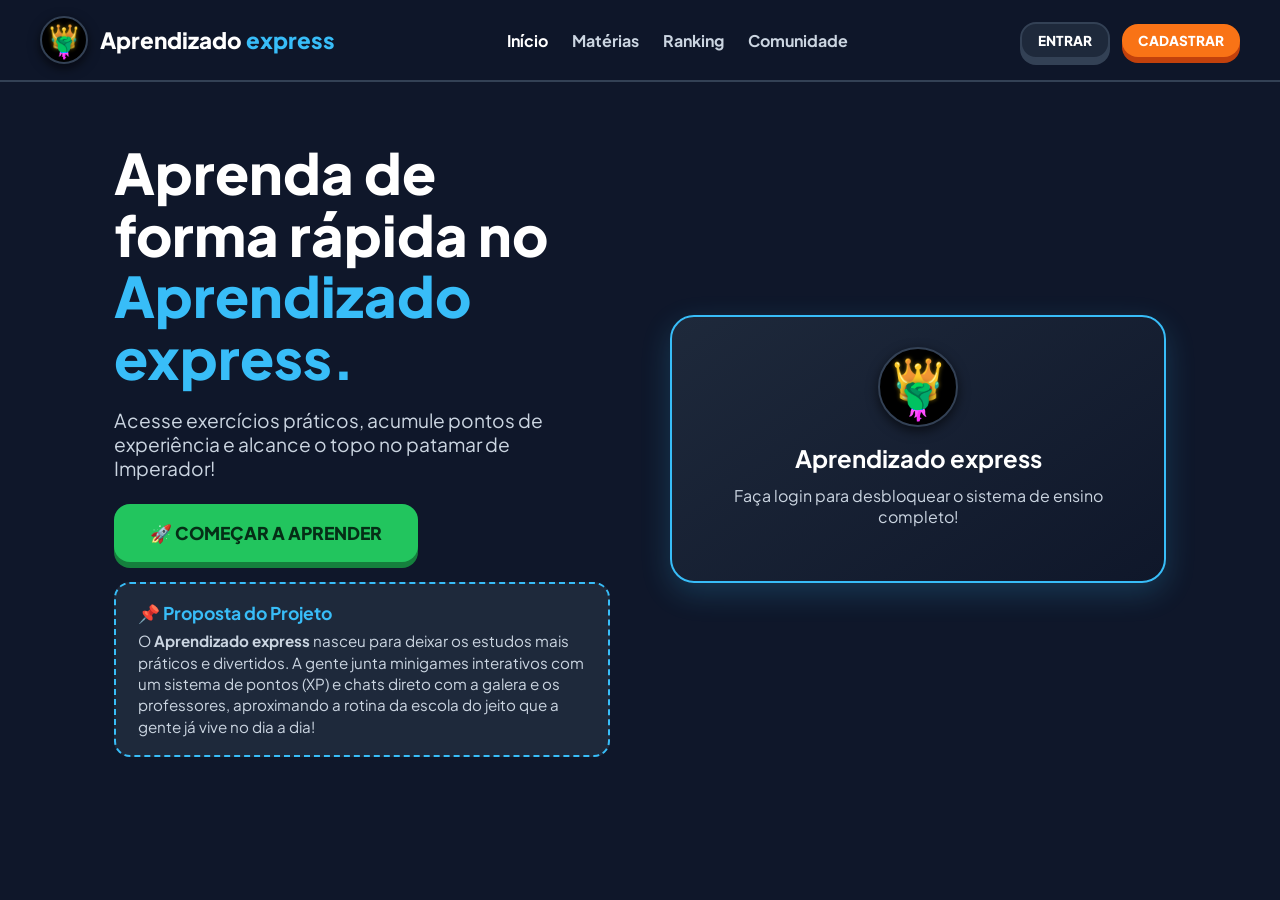
==== aprendizadoexpress.index.html @ 69afd9d5 "Update aprendizadoexpress.index.html" ====
<!DOCTYPE html>
<html lang="pt-BR">
<head>
  <meta charset="UTF-8">
  <meta name="viewport" content="width=device-width, initial-scale=1.0">
  <title>Aprendizado express — Plataforma de Estudos</title>
  
  <link rel="preconnect" href="https://fonts.googleapis.com">
  <link rel="preconnect" href="https://fonts.gstatic.com" crossorigin>
  <link href="https://fonts.googleapis.com/css2?family=Plus+Jakarta+Sans:wght@400;500;600;700;800&family=Press+Start+2P&display=swap" rel="stylesheet">
  <link rel="stylesheet" href="https://cdnjs.cloudflare.com/ajax/libs/font-awesome/6.4.0/css/all.min.css">

  <style>
    /* VARIÁVEIS DE DESIGN */
    :root {
      --bg-midnight: #0F172A;
      --bg-slate: #1E293B;
      --bg-card-hover: #334155;
      --border-color: #334155;

      --green-lime: #22C55E;
      --green-lime-dark: #15803D;
      --purple-electric: #8B5CF6;
      --yellow-gold: #FACC15;
      --orange-brand: #F97316;
      --blue-brand: #38BDF8;
      --red-alert: #EF4444;

      --text-white: #FFFFFF;
      --text-muted: #CBD5E1;

      --font-main: 'Plus Jakarta Sans', sans-serif;
      --font-pixel: 'Press Start 2P', monospace;
      --radius-lg: 24px;
      --radius-md: 16px;
      --radius-pill: 999px;
    }

    * {
      margin: 0;
      padding: 0;
      box-sizing: border-box;
      font-family: var(--font-main);
    }

    body {
      background-color: var(--bg-midnight);
      color: var(--text-white);
      min-height: 100vh;
      overflow-x: hidden;
      display: flex;
      flex-direction: column;
    }

    .hidden { display: none !important; }

    /* NAVBAR */
    .navbar {
      background-color: rgba(15, 23, 42, 0.95);
      backdrop-filter: blur(12px);
      border-bottom: 2px solid var(--border-color);
      position: sticky;
      top: 0;
      z-index: 100;
      padding: 16px 32px;
    }
    .nav-container {
      max-width: 1200px;
      margin: 0 auto;
      display: flex;
      justify-content: space-between;
      align-items: center;
    }
    .logo-group {
      display: flex;
      align-items: center;
      gap: 12px;
      cursor: pointer;
    }

    .logo-icon-box {
      background: #000000;
      width: 48px;
      height: 48px;
      display: flex;
      align-items: center;
      justify-content: center;
      border-radius: 50%;
      border: 2px solid var(--border-color);
      box-shadow: 0 4px 12px rgba(0, 0, 0, 0.6);
      position: relative;
      overflow: hidden;
    }

    .custom-badge-icon {
      position: relative;
      width: 100%;
      height: 100%;
      display: flex;
      align-items: center;
      justify-content: center;
    }

    .crown-bg {
      position: absolute;
      font-size: 1.5rem;
      top: 2px;
      z-index: 1;
      filter: drop-shadow(0 0 2px rgba(250, 204, 21, 0.5));
    }

    .rose-fg {
      position: absolute;
      font-size: 1.3rem;
      bottom: 2px;
      z-index: 2;
      filter: hue-rotate(180deg) saturate(3) brightness(1.2) drop-shadow(0 2px 4px rgba(0,0,0,0.8));
    }

    .logo-text {
      font-size: 1.4rem;
      font-weight: 800;
    }
    .logo-text span { color: var(--blue-brand); }

    .nav-links {
      display: flex;
      gap: 24px;
      list-style: none;
    }
    .nav-links a {
      color: var(--text-muted);
      text-decoration: none;
      font-weight: 700;
      cursor: pointer;
    }
    .nav-links a:hover, .nav-links a.active { color: var(--text-white); }

    .nav-actions { display: flex; align-items: center; gap: 12px; }

    /* BOTÕES PUSH-BUTTON 3D */
    .btn-push {
      display: inline-flex;
      align-items: center;
      justify-content: center;
      gap: 10px;
      font-weight: 800;
      text-transform: uppercase;
      padding: 14px 28px;
      border-radius: var(--radius-md);
      border: none;
      cursor: pointer;
      transition: all 0.1s ease;
      text-decoration: none;
    }
    .btn-push-green {
      background-color: var(--green-lime);
      color: #052E16;
      box-shadow: 0 6px 0 var(--green-lime-dark);
    }
    .btn-push-green:active { transform: translateY(6px); box-shadow: 0 0 0 var(--green-lime-dark); }

    .btn-push-orange {
      background-color: var(--orange-brand);
      color: #FFFFFF;
      box-shadow: 0 6px 0 #C2410C;
    }
    .btn-push-orange:active { transform: translateY(6px); box-shadow: 0 0 0 #C2410C; }

    .btn-push-dark {
      background-color: var(--bg-slate);
      color: var(--text-white);
      border: 2px solid var(--border-color);
      box-shadow: 0 6px 0 var(--border-color);
    }
    .btn-push-dark:active { transform: translateY(6px); box-shadow: 0 0 0 var(--border-color); }

    /* HERO LANDING */
    .hero-section {
      max-width: 1100px;
      margin: 60px auto;
      padding: 0 24px;
      display: grid;
      grid-template-columns: 1fr 1fr;
      gap: 60px;
      align-items: center;
    }
    .hero-content h1 { font-size: 3.5rem; font-weight: 800; line-height: 1.1; margin-bottom: 20px; }
    .hero-content h1 span { color: var(--blue-brand); }
    .hero-content p { font-size: 1.2rem; color: var(--text-muted); margin-bottom: 24px; }

    .project-proposal-box {
      background-color: var(--bg-slate);
      border: 2px dashed var(--blue-brand);
      border-radius: var(--radius-md);
      padding: 18px 22px;
      margin-top: 20px;
    }
    .project-proposal-box h4 {
      color: var(--blue-brand);
      font-size: 1.1rem;
      margin-bottom: 6px;
      display: flex;
      align-items: center;
      gap: 8px;
    }
    .project-proposal-box p {
      font-size: 0.95rem;
      color: var(--text-muted);
      line-height: 1.4;
      margin-bottom: 0;
    }

    .game-card-preview {
      background: linear-gradient(145deg, var(--bg-slate), #0F172A);
      border: 2px solid var(--blue-brand);
      border-radius: var(--radius-lg);
      padding: 30px;
      text-align: center;
      box-shadow: 0 10px 30px rgba(56, 189, 248, 0.2);
    }

    /* LAYOUT DAS MATÉRIAS */
    .app-layout {
      max-width: 1100px;
      margin: 30px auto;
      padding: 0 24px;
      display: grid;
      grid-template-columns: 1fr 340px;
      gap: 32px;
      width: 100%;
    }

    .subjects-list { display: flex; flex-direction: column; gap: 16px; }
    .subject-card {
      background: var(--bg-slate);
      border: 2px solid var(--border-color);
      border-radius: var(--radius-lg);
      padding: 24px;
      display: flex;
      align-items: center;
      gap: 20px;
      cursor: pointer;
      transition: all 0.2s ease;
    }
    .subject-card:hover { border-color: var(--blue-brand); transform: translateX(4px); }
    .subject-icon {
      width: 60px; height: 60px;
      border-radius: var(--radius-md);
      display: flex; align-items: center; justify-content: center;
      font-size: 1.8rem;
    }
    .subject-info { flex: 1; }
    .subject-info h3 { font-size: 1.25rem; margin-bottom: 4px; }
    .subject-info p { color: var(--text-muted); font-size: 0.9rem; }

    .dashboard-sidebar { display: flex; flex-direction: column; gap: 20px; }
    .ui-card { background-color: var(--bg-slate); border: 2px solid var(--border-color); border-radius: var(--radius-lg); padding: 24px; }

    .stats-grid { display: grid; grid-template-columns: 1fr 1fr; gap: 12px; }
    .stat-box { background: var(--bg-midnight); border: 2px solid var(--border-color); border-radius: var(--radius-md); padding: 12px 16px; display: flex; align-items: center; gap: 12px; }

    /* BADGES DE CLASSIFICAÇÃO */
    .rank-badge {
      display: inline-block;
      padding: 4px 12px;
      border-radius: var(--radius-pill);
      font-size: 0.8rem;
      font-weight: 800;
      text-transform: uppercase;
      transition: all 0.3s ease;
    }
    .rank-novato { background: rgba(203, 213, 225, 0.2); color: #CBD5E1; border: 1px solid #CBD5E1; }
    .rank-aprendiz { background: rgba(34, 197, 94, 0.2); color: var(--green-lime); border: 1px solid var(--green-lime); }
    .rank-intermediario { background: rgba(56, 189, 248, 0.2); color: #38BDF8; border: 1px solid #38BDF8; }
    .rank-avancado { background: rgba(139, 92, 246, 0.2); color: var(--purple-electric); border: 1px solid var(--purple-electric); }
    .rank-imperador { background: rgba(250, 204, 21, 0.2); color: var(--yellow-gold); border: 1px solid var(--yellow-gold); }

    @keyframes rankGlow {
      0% { box-shadow: 0 0 5px currentColor; transform: scale(1); }
      50% { box-shadow: 0 0 18px currentColor; transform: scale(1.08); }
      100% { box-shadow: 0 0 5px currentColor; transform: scale(1); }
    }
    .rank-glow-active { animation: rankGlow 1.5s infinite ease-in-out; }

    @keyframes rankSlideUp {
      from { opacity: 0; transform: translateY(20px); }
      to { opacity: 1; transform: translateY(0); }
    }
    .rank-card-animated { animation: rankSlideUp 0.6s cubic-bezier(0.16, 1, 0.3, 1); }

    /* ESTILOS PARA MINI-GAMES */
    .game-wrapper {
      display: flex;
      flex-direction: column;
      gap: 16px;
      align-items: center;
    }

    .canvas-container-outer {
      border: 3px solid var(--blue-brand);
      background: #000;
      border-radius: var(--radius-md);
      overflow: hidden;
    }

    .quiz-panel-game {
      width: 100%;
      max-width: 580px;
      display: flex;
      flex-direction: column;
      gap: 12px;
    }

    .game-question-box {
      background: var(--bg-slate);
      border: 2px solid var(--blue-brand);
      padding: 14px;
      text-align: center;
      font-size: 0.85rem;
      color: var(--yellow-gold);
      border-radius: var(--radius-md);
      line-height: 1.4;
      font-weight: 700;
    }

    .game-options-grid {
      display: grid;
      grid-template-columns: 1fr 1fr;
      gap: 10px;
    }

    .game-opt-btn {
      background-color: var(--bg-slate);
      color: var(--text-white);
      border: 2px solid var(--border-color);
      padding: 12px;
      border-radius: var(--radius-md);
      font-weight: 700;
      cursor: pointer;
      transition: all 0.2s;
    }

    .game-opt-btn:hover:not(:disabled) {
      background-color: var(--blue-brand);
      color: #000;
      border-color: var(--blue-brand);
    }

    .game-opt-btn:disabled {
      opacity: 0.5;
      cursor: not-allowed;
    }

    .attack-btn-wrapper {
      text-align: center;
    }

    .btn-attack-game {
      background-color: var(--red-alert);
      color: #fff;
      border: none;
      padding: 12px 24px;
      border-radius: var(--radius-md);
      font-weight: 800;
      cursor: pointer;
      box-shadow: 0 4px 0 #991B1B;
    }
    .btn-attack-game:active { transform: translateY(4px); box-shadow: 0 0 0 #991B1B; }

    /* ESTILOS PARA MINI-GAME RETRO DE PÊNALTIS COM QUINAS INTERNAS */
    .penalty-game-wrapper {
      display: flex;
      flex-direction: column;
      align-items: center;
      gap: 14px;
      background: #000;
      padding: 16px;
      border: 4px solid var(--border-color);
      border-radius: var(--radius-md);
      font-family: var(--font-pixel);
    }

    .penalty-question-board {
      background: #1E293B;
      border: 2px solid var(--blue-brand);
      padding: 14px;
      text-align: center;
      font-size: 0.8rem;
      color: var(--yellow-gold);
      width: 100%;
      max-width: 580px;
      line-height: 1.5;
      text-transform: uppercase;
      border-radius: 4px;
    }

    .penalty-canvas-box {
      position: relative;
      border: 3px solid #38BDF8;
      background: #0F172A;
      overflow: hidden;
      width: 580px;
      height: 320px;
    }

    canvas#penaltyCanvas {
      display: block;
      image-rendering: pixelated;
    }

    /* BOTÕES INTEGRADOS NAS QUINAS DO GOL COM TEXTO LIMPO */
    .corner-option-btn {
      position: absolute;
      background-color: rgba(15, 23, 42, 0.92);
      color: #FFFFFF;
      border: 2px solid var(--blue-brand);
      padding: 8px 14px;
      font-family: var(--font-pixel);
      font-size: 0.65rem;
      cursor: pointer;
      text-transform: uppercase;
      transition: all 0.15s ease;
      z-index: 10;
      border-radius: 4px;
      box-shadow: 0 4px 10px rgba(0, 0, 0, 0.7);
    }

    .corner-option-btn:hover:not(:disabled) {
      background-color: var(--blue-brand);
      color: #000000;
      transform: scale(1.05);
    }

    .corner-option-btn:disabled {
      opacity: 0.4;
      cursor: not-allowed;
    }

    .corner-tl { top: 76px; left: 146px; }  /* Quina Superior Esquerda: A */
    .corner-bl { top: 164px; left: 146px; } /* Quina Inferior Esquerda: B */
    .corner-tr { top: 76px; right: 146px; } /* Quina Superior Direita: C */
    .corner-br { top: 164px; right: 146px; }/* Quina Inferior Direita: D */

    .task-notice-warning {
      margin-top: 15px;
      padding: 10px 14px;
      background: rgba(239, 68, 68, 0.1);
      border: 1px dashed var(--red-alert);
      border-radius: var(--radius-md);
      color: var(--text-muted);
      font-size: 0.82rem;
      text-align: center;
    }

    /* RANKING & COMUNIDADE */
    .ranking-container { max-width: 800px; margin: 40px auto; padding: 0 24px; width: 100%; }
    .ranking-list { display: flex; flex-direction: column; gap: 16px; margin-top: 24px; }
    .ranking-card { background: var(--bg-slate); border: 2px solid var(--border-color); border-radius: var(--radius-md); padding: 20px 24px; display: flex; align-items: center; justify-content: space-between; transition: all 0.3s; }
    .ranking-card.current-user { border-color: var(--green-lime); background: linear-gradient(90deg, var(--bg-slate), rgba(34, 197, 94, 0.08)); }
    .ranking-user-info { display: flex; align-items: center; gap: 16px; }

    .community-wrapper { max-width: 1000px; margin: 40px auto; padding: 0 24px; width: 100%; }
    .community-container { display: flex; height: 550px; background-color: var(--bg-slate); border: 2px solid var(--border-color); border-radius: var(--radius-lg); overflow: hidden; }
    .chat-sidebar { width: 280px; background-color: rgba(15, 23, 42, 0.6); border-right: 2px solid var(--border-color); display: flex; flex-direction: column; }
    .chat-channel-btn { padding: 14px 16px; font-weight: 600; color: var(--text-muted); cursor: pointer; border-left: 4px solid transparent; transition: all 0.2s; display: flex; align-items: center; gap: 10px; font-size: 0.9rem; }
    .chat-channel-btn:hover { background-color: rgba(255, 255, 255, 0.05); color: var(--text-white); }
    .chat-channel-btn.active { background-color: var(--bg-midnight); color: var(--blue-brand); border-left-color: var(--blue-brand); font-weight: 800; }
    .chat-main { flex: 1; display: flex; flex-direction: column; }
    .messages-container { flex: 1; padding: 20px; overflow-y: auto; display: flex; flex-direction: column; gap: 12px; }
    .message-card { max-width: 75%; background-color: var(--bg-midnight); border: 1px solid var(--border-color); padding: 12px 16px; border-radius: var(--radius-md); position: relative; }
    .message-card.my-message { align-self: flex-end; background-color: #1E1B4B; border-color: var(--purple-electric); }
    .message-header { display: flex; justify-content: space-between; align-items: center; margin-bottom: 4px; gap: 12px; }
    .delete-msg-btn { color: var(--red-alert); font-size: 0.75rem; cursor: pointer; opacity: 0.7; transition: opacity 0.2s; background: none; border: none; font-weight: 700; }
    .delete-msg-btn:hover { opacity: 1; }

    .chat-input-area { padding: 16px; border-top: 2px solid var(--border-color); display: flex; gap: 10px; }
    .chat-input-area input { flex: 1; background-color: var(--bg-midnight); border: 2px solid var(--border-color); border-radius: var(--radius-md); padding: 12px 16px; color: var(--text-white); outline: none; }

    /* MODAIS */
    .modal-overlay { position: fixed; top: 0; left: 0; width: 100vw; height: 100vh; background: rgba(15, 23, 42, 0.95); backdrop-filter: blur(10px); z-index: 1000; display: flex; justify-content: center; align-items: center; }
    .modal-card { background: var(--bg-midnight); border: 2px solid var(--border-color); border-radius: var(--radius-lg); width: 100%; max-width: 680px; padding: 36px; max-height: 90vh; overflow-y: auto; }
    .auth-card { background-color: var(--bg-slate); border: 2px solid var(--border-color); border-radius: var(--radius-lg); padding: 36px; width: 100%; max-width: 460px; }
    .form-group { margin-bottom: 16px; display: flex; flex-direction: column; gap: 6px; }
    .form-group label { font-weight: 700; font-size: 0.85rem; text-transform: uppercase; color: var(--text-muted); }
    .input-wrapper { position: relative; display: flex; align-items: center; }
    .input-wrapper i { position: absolute; left: 16px; color: var(--text-muted); }
    .input-wrapper input, .input-wrapper select { width: 100%; background-color: var(--bg-midnight); border: 2px solid var(--border-color); border-radius: var(--radius-md); padding: 14px 16px 14px 48px; color: var(--text-white); outline: none; font-weight: 600; }
    .auth-toggle { text-align: center; margin-top: 20px; font-size: 0.9rem; color: var(--text-muted); }
    .auth-toggle a { color: var(--orange-brand); font-weight: 700; cursor: pointer; }

    .toast-container { position: fixed; bottom: 30px; right: 30px; z-index: 2000; }
    .toast { background: var(--green-lime); color: #052E16; padding: 16px 24px; border-radius: var(--radius-md); font-weight: 800; box-shadow: 0 10px 25px rgba(0,0,0,0.3); }

    .credentials-box {
      background: var(--bg-midnight);
      border: 2px solid var(--blue-brand);
      border-radius: var(--radius-md);
      padding: 16px;
      margin-top: 16px;
      font-size: 0.85rem;
    }
    .credentials-box strong { color: var(--blue-brand); }

    @media (max-width: 900px) {
      .hero-section { grid-template-columns: 1fr; text-align: center; }
      .app-layout { grid-template-columns: 1fr; }
      .community-container { flex-direction: column; height: 750px; }
      .chat-sidebar { width: 100%; height: 220px; }
    }
  </style>
</head>
<body>

  <header class="navbar">
    <div class="nav-container">
      <div class="logo-group" onclick="showScreen('screen-landing')">
        <div class="logo-icon-box">
          <div class="custom-badge-icon">
            <span class="crown-bg">👑</span>
            <span class="rose-fg">🌹</span>
          </div>
        </div>
        <div class="logo-text">Aprendizado <span>express</span></div>
      </div>

      <ul class="nav-links">
        <li><a class="nav-item active" onclick="requireAuth('screen-landing', this)">Início</a></li>
        <li><a class="nav-item" onclick="requireAuth('screen-subjects', this)">Matérias</a></li>
        <li><a class="nav-item" onclick="requireAuth('screen-ranking', this)">Ranking</a></li>
        <li><a class="nav-item" onclick="requireAuth('screen-community', this)">Comunidade</a></li>
      </ul>

      <div class="nav-actions">
        <div id="nav-logged-out-actions" class="nav-actions">
          <button class="btn-push btn-push-dark" style="padding: 8px 16px; font-size: 0.85rem;" onclick="openAuthModal('login')">Entrar</button>
          <button class="btn-push btn-push-orange" style="padding: 8px 16px; font-size: 0.85rem;" onclick="openAuthModal('register')">Cadastrar</button>
        </div>

        <div id="nav-logged-in-actions" class="nav-actions hidden">
          <span id="nav-user-badge" style="font-weight: 700; color: var(--blue-brand); font-size: 0.9rem;"></span>
          <button class="btn-push btn-push-dark" style="padding: 8px 14px; font-size: 0.8rem; color: var(--red-alert); border-color: var(--red-alert);" onclick="handleLogout()">
            <i class="fa-solid fa-right-from-bracket"></i> Sair
          </button>
        </div>
      </div>
    </div>
  </header>

  <section id="screen-landing">
    <div class="hero-section">
      <div class="hero-content">
        <h1>Aprenda de forma rápida no <span>Aprendizado express.</span></h1>
        <p>Acesse exercícios práticos, acumule pontos de experiência e alcance o topo no patamar de Imperador!</p>
        
        <div class="hero-cta-buttons">
          <button class="btn-push btn-push-green" style="font-size: 1.1rem; padding: 18px 36px;" onclick="requireAuth('screen-subjects')">
            🚀 COMEÇAR A APRENDER
          </button>
        </div>

        <div class="project-proposal-box">
          <h4>📌 Proposta do Projeto</h4>
          <p>O <strong>Aprendizado express</strong> nasceu para deixar os estudos mais práticos e divertidos. A gente junta minigames interativos com um sistema de pontos (XP) e chats direto com a galera e os professores, aproximando a rotina da escola do jeito que a gente já vive no dia a dia!</p>
        </div>
      </div>

      <div class="hero-illustration">
        <div class="game-card-preview">
          <div class="logo-icon-box" style="width: 80px; height: 80px; margin: 0 auto 16px;">
            <div class="custom-badge-icon">
              <span class="crown-bg" style="font-size: 2.6rem; top: 2px;">👑</span>
              <span class="rose-fg" style="font-size: 2.2rem; bottom: 2px;">🌹</span>
            </div>
          </div>
          <h2>Aprendizado express</h2>
          <p style="color: var(--text-muted); margin: 12px 0 24px;">Faça login para desbloquear o sistema de ensino completo!</p>
        </div>
      </div>
    </div>
  </section>

  <section id="screen-subjects" class="hidden">
    <div class="app-layout">
      
      <main class="subjects-grid-main">
        <h2 style="font-size: 2rem; margin-bottom: 10px;">Matérias Escolares</h2>
        <p style="color: var(--text-muted); margin-bottom: 30px;">Escolha uma disciplina para realizar as atividades e evoluir sua classificação.</p>

        <div class="subjects-list">
          <div class="subject-card" onclick="openSubjectModal('Matemática')">
            <div class="subject-icon" style="background: rgba(34, 197, 94, 0.15); color: var(--green-lime);">
              <i class="fa-solid fa-gamepad"></i>
            </div>
            <div class="subject-info">
              <h3>Matemática (Minigame 2D)</h3>
              <p id="math-card-desc">Matematica contra zombies.</p>
            </div>
            <i class="fa-solid fa-chevron-right" style="color: var(--text-muted);"></i>
          </div>

          <div class="subject-card" onclick="openSubjectModal('Português')">
            <div class="subject-icon" style="background: rgba(139, 92, 246, 0.15); color: var(--purple-electric);">
              <i class="fa-solid fa-car-side"></i>
            </div>
            <div class="subject-info">
              <h3>Português (Corrida Linear Top-Down)</h3>
              <p id="port-card-desc">Corrida linear com 5 bots e quiz de Português (+500 XP)</p>
            </div>
            <i class="fa-solid fa-chevron-right" style="color: var(--text-muted);"></i>
          </div>

          <div class="subject-card" onclick="openSubjectModal('Inglês')">
            <div class="subject-icon" style="background: rgba(250, 204, 21, 0.15); color: var(--yellow-gold);">
              <i class="fa-solid fa-futbol"></i>
            </div>
            <div class="subject-info">
              <h3>Inglês (Mini-Game Pênaltis Retro)</h3>
              <p id="english-card-desc">Bata pênaltis nas quinas do gol (+500 XP)</p>
            </div>
            <i class="fa-solid fa-chevron-right" style="color: var(--text-muted);"></i>
          </div>
        </div>
      </main>

      <aside class="dashboard-sidebar">
        <div class="ui-card">
          <h3 id="dash-username" style="font-size: 1.3rem; margin-bottom: 4px;">Aluno</h3>
          <p id="dash-room" style="color: var(--text-muted); font-size: 0.85rem; margin-bottom: 16px;">Turma Geral</p>
          
          <div style="margin-bottom: 16px;">
            <p style="font-size: 0.8rem; color: var(--text-muted); margin-bottom: 4px;">Classificação Atual:</p>
            <div id="dash-rank-badge" class="rank-badge rank-novato">Novato</div>
          </div>

          <div class="stats-grid">
            <div class="stat-box">
              <i class="fa-solid fa-star" style="color: var(--yellow-gold);"></i>
              <div>
                <strong id="dash-xp">0 XP</strong>
                <p style="font-size: 0.75rem; color: var(--text-muted);">Pontuação</p>
              </div>
            </div>
            <div class="stat-box">
              <i class="fa-solid fa-fire" style="color: var(--orange-brand);"></i>
              <div>
                <strong id="dash-streak">1 Dia</strong>
                <p style="font-size: 0.75rem; color: var(--text-muted);">Sequência</p>
              </div>
            </div>
          </div>
        </div>
      </aside>

    </div>
  </section>

  <section id="screen-ranking" class="hidden">
    <div class="ranking-container">
      <h2 style="font-size: 2.2rem; margin-bottom: 6px;">🏆 Classificação dos Jogadores</h2>
      <p style="color: var(--text-muted);">Aumente seus pontos para subir de patamar!</p>

      <div style="display: flex; gap: 8px; flex-wrap: wrap; margin-top: 16px; margin-bottom: 24px;">
        <span class="rank-badge rank-novato">0–1000 (XP): NOVATO</span>
        <span class="rank-badge rank-aprendiz">1000–2000 (XP): APRENDIZ</span>
        <span class="rank-badge rank-intermediario">2000–4000 (XP): INTERMEDIÁRIO</span>
        <span class="rank-badge rank-avancado">4000–8000 (XP): AVANÇADO</span>
        <span class="rank-badge rank-imperador">8000+ (XP): IMPERADOR</span>
      </div>

      <div class="ranking-list" id="ranking-list-container"></div>
    </div>
  </section>

  <section id="screen-community" class="hidden">
    <div class="community-wrapper">
      <div class="community-container">
        <div class="chat-sidebar">
          <div style="padding:16px; font-weight:800; border-bottom:2px solid var(--border-color); font-size:1rem;">Comunidade</div>
          <div style="padding:12px 16px 6px; font-weight:700; color:var(--text-muted); font-size:0.75rem; text-transform:uppercase;">Canais de Discussão</div>
          
          <div class="chat-channel-btn active" onclick="switchChannel('geral', this)">
            <span>📢</span> Aviso E.E Neves
          </div>
          <div class="chat-channel-btn" onclick="switchChannel('professores', this)">
            <span>👨‍🏫</span> Professores & Alunos
          </div>
          <div class="chat-channel-btn" onclick="switchChannel('duvidas', this)">
            <span>💬</span> Chat dos Alunos
          </div>
        </div>

        <div class="chat-main">
          <div style="padding:16px; border-bottom:2px solid var(--border-color); font-weight:700; display:flex; align-items:center; gap:8px;" id="current-channel-title">
            <span>📢</span> Aviso E.E Neves
          </div>
          <div class="messages-container" id="messages-container"></div>
          <form class="chat-input-area" onsubmit="sendMessage(event)">
            <input type="text" id="message-input" placeholder="Digite sua mensagem no canal..." required>
            <button type="submit" class="btn-push btn-push-orange" style="padding: 12px 20px;">Enviar</button>
          </form>
        </div>
      </div>
    </div>
  </section>

  <!-- MODAL DE AUTENTICAÇÃO -->
  <div class="modal-overlay hidden" id="modal-auth">
    <div class="auth-card">
      <div style="display: flex; justify-content: space-between; align-items: center; margin-bottom: 20px;">
        <div class="logo-group">
          <div class="logo-icon-box" style="width: 38px; height: 38px;">
            <div class="custom-badge-icon">
              <span class="crown-bg" style="font-size: 1.1rem; top: 1px;">👑</span>
              <span class="rose-fg" style="font-size: 1rem; bottom: 1px;">🌹</span>
            </div>
          </div>
          <div class="logo-text" style="font-size:1.2rem;">Aprendizado <span>express</span></div>
        </div>
        <button class="btn-push btn-push-dark" style="padding: 4px 10px;" onclick="closeModal('modal-auth')">✕</button>
      </div>

      <form id="login-form" onsubmit="handleLogin(event)">
        <h3 style="margin-bottom: 16px;">Entrar na Conta</h3>
        <div class="form-group">
          <label>E-mail</label>
          <div class="input-wrapper">
            <i class="fa-solid fa-envelope"></i>
            <input type="email" id="login-email" placeholder="seu@email.com" required>
          </div>
        </div>
        <div class="form-group">
          <label>Senha</label>
          <div class="input-wrapper">
            <i class="fa-solid fa-lock"></i>
            <input type="password" id="login-password" placeholder="••••••••" required>
          </div>
        </div>
        <button type="submit" class="btn-push btn-push-green" style="width: 100%;">Acessar Conta</button>
      </form>

      <form id="register-form" class="hidden" onsubmit="handleRegister(event)">
        <h3 style="margin-bottom: 16px;">Criar Conta</h3>
        
        <div class="form-group">
          <label>Tipo de Perfil</label>
          <div class="input-wrapper">
            <i class="fa-solid fa-user-tag"></i>
            <select id="reg-role" onchange="toggleRoleFields()" required>
              <option value="Aluno">Aluno</option>
              <option value="Professor">Professor</option>
            </select>
          </div>
        </div>

        <div class="form-group">
          <label>Nome Completo</label>
          <div class="input-wrapper">
            <i class="fa-solid fa-user"></i>
            <input type="text" id="reg-name" placeholder="Ex: Lucas Silva" required>
          </div>
        </div>

        <div class="form-group">
          <label>Nome da Escola</label>
          <div class="input-wrapper">
            <i class="fa-solid fa-school"></i>
            <select id="reg-school" required>
              <option value="E.E Neves">E.E Neves</option>
              <option value="Prado">Prado</option>
              <option value="Monteiro">Monteiro</option>
            </select>
          </div>
        </div>

        <div class="form-group" id="group-reg-room">
          <label>Turma / Sala</label>
          <div class="input-wrapper">
            <i class="fa-solid fa-graduation-cap"></i>
            <select id="reg-room">
              <option value="3º A">3º A</option>
              <option value="3º B">3º B</option>
              <option value="2º A">2º A</option>
              <option value="2º B">2º B</option>
              <option value="1º A">1º A</option>
            </select>
          </div>
        </div>

        <div class="form-group">
          <label>E-mail</label>
          <div class="input-wrapper">
            <i class="fa-solid fa-envelope"></i>
            <input type="email" id="reg-email" placeholder="seu@email.com" required>
          </div>
        </div>

        <div class="form-group">
          <label>Senha</label>
          <div class="input-wrapper">
            <i class="fa-solid fa-lock"></i>
            <input type="password" id="reg-password" placeholder="••••••••" required>
          </div>
        </div>

        <button type="submit" class="btn-push btn-push-orange" style="width: 100%;">Finalizar Cadastro</button>
      </form>

      <div class="credentials-box">
        <strong>🔑 Contas de Administrador (0 XP Inicial):</strong><br>
        1. <code>weverso@admin.com</code> | Senha: <code>123</code><br>
        2. <code>carlos@admin.com</code> | Senha: <code>123</code><br>
        3. <code>gabriel@admin.com</code> | Senha: <code>123</code>
      </div>

      <div class="auth-toggle">
        <span id="toggle-text">Não tem uma conta?</span>
        <a id="toggle-btn" onclick="toggleAuthMode()">Cadastre-se</a>
      </div>
    </div>
  </div>

  <!-- MODAL DE ATIVIDADES E MINI-GAMES -->
  <div class="modal-overlay hidden" id="modal-subject">
    <div class="modal-card">
      <div style="display: flex; justify-content: space-between; align-items: center; margin-bottom: 20px;">
        <h3 id="modal-subject-title">Atividades</h3>
        <button class="btn-push btn-push-dark" style="padding: 6px 12px;" onclick="closeModal('modal-subject')">✕</button>
      </div>
      <div id="tasks-container"></div>
      
      <div class="task-notice-warning">
        ⚠️ <strong>Aviso:</strong> Caso você repita essa tarefa, os pontos (XP) não serão válidos.
      </div>
    </div>
  </div>

  <div class="toast-container" id="toast-container"></div>

  <script>
    const defaultAccounts = [
      { name: "Weversotestadmin1", email: "weverso@admin.com", password: "123", role: "Admin", school: "E.E Neves", room: "Administração", xp: 0 },
      { name: "Carlostestadmin2", email: "carlos@admin.com", password: "123", role: "Admin", school: "E.E Neves", room: "Administração", xp: 0 },
      { name: "Gabrieltestadmin3", email: "gabriel@admin.com", password: "123", role: "Admin", school: "E.E Neves", room: "Administração", xp: 0 }
    ];

    defaultAccounts.forEach(acc => {
      if (!localStorage.getItem('user_' + acc.email)) {
        localStorage.setItem('user_' + acc.email, JSON.stringify(acc));
        localStorage.setItem('progress_' + acc.email, JSON.stringify({ xp: 0, streak: 1, completedTasks: [] }));
      }
    });

    let currentUser = JSON.parse(localStorage.getItem('session_user')) || null;
    let userProgress = { xp: 0, streak: 1, completedTasks: [] };
    let activeChannel = 'geral';
    let previousUserRank = null;

    // QUESTÕES DE MATEMÁTICA
    const mathQuestions = [
      { question: "Quanto é 7 x 8?", options: ["54", "56", "64", "49"], answer: 1 },
      { question: "Qual é a raiz quadrada de 81?", options: ["7", "8", "9", "10"], answer: 2 },
      { question: "Se 2x + 4 = 12, qual o valor de x?", options: ["3", "4", "5", "6"], answer: 1 },
      { question: "Quanto é 15% de 200?", options: ["20", "25", "30", "35"], answer: 2 }
    ];

    // QUESTÕES DE PORTUGUÊS
    const portugueseQuestions = [
      { question: "Qual palavra está escrita corretamente?", options: ["Exceção", "Esceção", "Exessão", "Essessão"], answer: 0 },
      { question: "Identifique a classe gramatical de 'rapidamente':", options: ["Substantivo", "Adjetivo", "Advérbio", "Verbo"], answer: 2 },
      { question: "Qual frase contém um pronome oblíquo átono?", options: ["O cão correu.", "Entreguei-lhe o livro.", "Nós fomos ao parque.", "Ele comprou uma casa."], answer: 1 }
    ];

    // QUESTÕES DE INGLÊS (MINI-GAME PÊNALTIS RETRO)
    const englishPenaltyQuestions = [
      { question: "What is the past tense of 'go'?", options: ["Went", "Goed", "Gone", "Going"], answer: 0 },
      { question: "Translate to English: 'Livro'", options: ["Pen", "Book", "Table", "Apple"], answer: 1 },
      { question: "Complete: 'She ___ a student.'", options: ["am", "are", "is", "be"], answer: 2 },
      { question: "What is the plural of 'child'?", options: ["Childs", "Children", "Childes", "Childrens"], answer: 1 }
    ];

    let currentMathQuestionIndex = 0;
    let mathCorrectCount = 0;
    let mathWrongCount = 0;
    let streakCount = 0;
    let isAttackReady = false;
    let isAnimating = false;

    // GAME ZUMBIS
    let canvas, ctx;
    let gameLoopId = null;
    let shakeTimer = 0;
    let particles = [];
    let slashEffects = [];
    let zombie = { x: 275, y: 60, baseOriginX: 275, baseOriginY: 60, maxHp: 100, hp: 100, color: '#4CAF50', opacity: 1, isDying: false };
    let playerBox = { x: 225, y: 150, width: 100, height: 100 };
    let player = { x: 275, y: 200, originX: 275, originY: 200, size: 14, maxHp: 100, hp: 100, color: '#00FF66' };

    // --- MINI-GAME PÊNALTIS INGLÊS ---
    let penaltyCanvas, penaltyCtx;
    let penaltyLoopId = null;
    let currentPenaltyIndex = 0;
    let penaltyScore = 0;

    let goalieX = 290;
    let goalieY = 145;
    let goalieSpeed = 1.8;
    let goalieDirection = 1;

    let isShooting = false;
    let shotAnimProgress = 0;
    let targetCorner = null; 
    let shotResultText = "";

    let isExploding = false;
    let explosionTimer = 0;
    let isGoalieAngry = false;
    let goalieAngryTimer = 0;
    let goalieLaughTimer = 0;
    let goalieDiveState = null; 

    let ballPos = { x: 290, y: 280 };
    let ballSmokeParticles = [];

    // --- MINI-GAME CORRIDA PORTUGUÊS ---
    let raceCanvas, raceCtx;
    let raceLoopId = null;
    let currentPortQuestionIndex = 0;
    let portCorrectCount = 0;
    let isRaceActive = false;
    let playerCarX = 50;
    let bots = [
      { name: "Bot 1", x: 40, speed: 1.2, color: '#EF4444' },
      { name: "Bot 2", x: 40, speed: 1.4, color: '#F97316' },
      { name: "Bot 3", x: 40, speed: 1.1, color: '#8B5CF6' },
      { name: "Bot 4", x: 40, speed: 1.3, color: '#38BDF8' },
      { name: "Bot 5", x: 40, speed: 1.5, color: '#FACC15' }
    ];

    let channelMessages = JSON.parse(localStorage.getItem('chat_channels_messages')) || {
      geral: [{ id: 1, sender: "Prof. Roberto", text: "Bem-vindos aos avisos oficiais da E.E Neves!" }],
      professores: [{ id: 2, sender: "Prof. Roberto", text: "Olá alunos! Podem enviar suas dúvidas sobre trabalhos ou provas aqui." }],
      duvidas: [{ id: 3, sender: "Gabriel", text: "Alguém conseguiu resolver a questão de porcentagem?" }]
    };

    window.onload = function() {
      loadUserData();
      updateUserSessionUI();
      updateDashboard();
    };

    function toggleRoleFields() {
      const role = document.getElementById('reg-role').value;
      const roomGroup = document.getElementById('group-reg-room');
      if (role === 'Professor') {
        roomGroup.classList.add('hidden');
      } else {
        roomGroup.classList.remove('hidden');
      }
    }

    function requireAuth(screenId, navElement) {
      if (!currentUser) {
        showToast("⚠️ Acesso bloqueado! Faça cadastro ou entre para navegar no site.");
        openAuthModal('login');
      } else {
        showScreen(screenId, navElement);
      }
    }

    function showScreen(screenId, navElement) {
      document.querySelectorAll('section').forEach(sec => sec.classList.add('hidden'));
      const target = document.getElementById(screenId);
      if (target) target.classList.remove('hidden');

      if (navElement) {
        document.querySelectorAll('.nav-item').forEach(el => el.classList.remove('active'));
        navElement.classList.add('active');
      }

      if (screenId === 'screen-ranking') renderRanking();
      if (screenId === 'screen-community') renderMessages();
    }

    function getRank(xp) {
      if (xp >= 8000) return { title: "Imperador", class: "rank-imperador", level: 5 };
      if (xp >= 4000) return { title: "Avançado", class: "rank-avancado", level: 4 };
      if (xp >= 2000) return { title: "Intermediário", class: "rank-intermediario", level: 3 };
      if (xp >= 1000) return { title: "Aprendiz", class: "rank-aprendiz", level: 2 };
      return { title: "Novato", class: "rank-novato", level: 1 };
    }

    function loadUserData() {
      if (currentUser && currentUser.email) {
        const saved = localStorage.getItem('progress_' + currentUser.email);
        if (saved) userProgress = JSON.parse(saved);
      }
    }

    function saveUserData() {
      if (currentUser && currentUser.email) {
        localStorage.setItem('progress_' + currentUser.email, JSON.stringify(userProgress));
      }
    }

    function openAuthModal(mode) {
      document.getElementById('login-form').classList.toggle('hidden', mode !== 'login');
      document.getElementById('register-form').classList.toggle('hidden', mode === 'login');
      document.getElementById('modal-auth').classList.remove('hidden');
    }

    function toggleAuthMode() {
      const isLogin = document.getElementById('login-form').classList.contains('hidden');
      openAuthModal(isLogin ? 'login' : 'register');
    }

    function handleLogin(e) {
      e.preventDefault();
      const email = document.getElementById('login-email').value.trim().toLowerCase();
      const password = document.getElementById('login-password').value;

      const stored = localStorage.getItem('user_' + email);
      if (!stored) return showToast("❌ Usuário não encontrado!");

      const user = JSON.parse(stored);
      if (user.password !== password) return showToast("❌ Senha incorreta!");

      currentUser = user;
      localStorage.setItem('session_user', JSON.stringify(user));
      loadUserData();
      closeModal('modal-auth');
      updateUserSessionUI();
      updateDashboard();
      showToast(`Bem-vindo, ${user.name}!`);
      showScreen('screen-subjects');
    }

    function handleRegister(e) {
      e.preventDefault();
      const role = document.getElementById('reg-role').value;
      const name = document.getElementById('reg-name').value.trim();
      const school = document.getElementById('reg-school').value;
      const room = role === 'Aluno' ? document.getElementById('reg-room').value : "Docente";
      const email = document.getElementById('reg-email').value.trim().toLowerCase();
      const password = document.getElementById('reg-password').value;

      if (localStorage.getItem('user_' + email)) return showToast("❌ Email já cadastrado!");

      const newUser = { name, email, password, role, school, room };
      localStorage.setItem('user_' + email, JSON.stringify(newUser));
      localStorage.setItem('progress_' + email, JSON.stringify({ xp: 0, streak: 1, completedTasks: [] }));

      currentUser = newUser;
      localStorage.setItem('session_user', JSON.stringify(newUser));
      loadUserData();
      closeModal('modal-auth');
      updateUserSessionUI();
      updateDashboard();
      showToast("Cadastro realizado com sucesso!");
      showScreen('screen-subjects');
    }

    function handleLogout() {
      saveUserData();
      currentUser = null;
      localStorage.removeItem('session_user');
      updateUserSessionUI();
      showToast("Você saiu da conta.");
      showScreen('screen-landing');
    }

    function updateUserSessionUI() {
      const loggedOutBox = document.getElementById('nav-logged-out-actions');
      const loggedInBox = document.getElementById('nav-logged-in-actions');

      if (currentUser) {
        loggedOutBox.classList.add('hidden');
        loggedInBox.classList.remove('hidden');
        document.getElementById('nav-user-badge').innerText = `👤 ${currentUser.name} (${currentUser.role || 'Aluno'})`;
        document.getElementById('dash-username').innerText = currentUser.name;
        document.getElementById('dash-room').innerText = `${currentUser.school || 'E.E Neves'} • ${currentUser.room || 'Geral'}`;
      } else {
        loggedOutBox.classList.remove('hidden');
        loggedInBox.classList.add('hidden');
        document.getElementById('dash-username').innerText = "Visitante";
      }
    }

    function updateDashboard() {
      const xp = userProgress.xp || 0;
      const rank = getRank(xp);

      document.getElementById('dash-xp').innerText = `${xp} XP`;
      document.getElementById('dash-streak').innerText = `${userProgress.streak || 1} Dia`;

      const badge = document.getElementById('dash-rank-badge');
      badge.innerText = rank.title;
      badge.className = `rank-badge ${rank.class}`;

      const engDesc = document.getElementById('english-card-desc');
      if (engDesc) {
        engDesc.innerText = userProgress.completedTasks.includes("english_penalty_clear") ? "Cópia / Modo Treino (Sem XP)" : "Bata pênaltis nas quinas do gol (+500 XP)";
      }
      const portDesc = document.getElementById('port-card-desc');
      if (portDesc) {
        portDesc.innerText = userProgress.completedTasks.includes("port_race_clear") ? "Cópia / Modo Treino (Sem XP)" : "Corrida linear com 5 bots e quiz de Português (+500 XP)";
      }
    }

    function closeModal(id) {
      if (id === 'modal-subject') {
        if (gameLoopId) { cancelAnimationFrame(gameLoopId); gameLoopId = null; }
        if (penaltyLoopId) { cancelAnimationFrame(penaltyLoopId); penaltyLoopId = null; }
        if (raceLoopId) { cancelAnimationFrame(raceLoopId); raceLoopId = null; isRaceActive = false; }
      }
      document.getElementById(id).classList.add('hidden');
    }

    // ABRIR MODAL
    function openSubjectModal(subject) {
      if (!currentUser) return requireAuth('screen-subjects');
      document.getElementById('modal-subject-title').innerText = subject;
      const container = document.getElementById('tasks-container');
      container.innerHTML = '';

      if (subject === 'Matemática') {
        const isRepeated = userProgress.completedTasks.includes("math_game_clear");
        container.innerHTML = `
          ${isRepeated ? '<div style="color: var(--yellow-gold); font-size: 0.85rem; text-align: center; margin-bottom: 8px;">🔄 Modo Treino (Cópia da Tarefa — Não concede XP)</div>' : ''}
          <div class="game-wrapper">
            <div class="canvas-container-outer">
              <canvas id="gameCanvas" width="550" height="320"></canvas>
            </div>
            <div class="quiz-panel-game">
              <div id="attack-btn-container" class="attack-btn-wrapper hidden">
                <button class="btn-attack-game" onclick="triggerPlayerAttackAction()">⚔️ ATACAR ZUMBI</button>
              </div>
              <div id="game-question-text" class="game-question-box">Carregando batalha...</div>
              <div id="game-options-container" class="game-options-grid"></div>
            </div>
          </div>
        `;
        document.getElementById('modal-subject').classList.remove('hidden');
        initMathGame();
      } else if (subject === 'Português') {
        const isRepeated = userProgress.completedTasks.includes("port_race_clear");
        container.innerHTML = `
          ${isRepeated ? '<div style="color: var(--yellow-gold); font-size: 0.85rem; text-align: center; margin-bottom: 8px;">🔄 Modo Treino (Cópia da Tarefa — Não concede XP)</div>' : ''}
          <div class="game-wrapper">
            <div class="canvas-container-outer">
              <canvas id="gameCanvasTopDown" width="580" height="320"></canvas>
            </div>
            <div class="quiz-panel-game">
              <div id="topdown-question-text" class="game-question-box">Carregando corrida...</div>
              <div id="topdown-options-container" class="game-options-grid"></div>
            </div>
          </div>
        `;
        document.getElementById('modal-subject').classList.remove('hidden');
        initTopDownRaceGame();
      } else if (subject === 'Inglês') {
        const isRepeated = userProgress.completedTasks.includes("english_penalty_clear");
        container.innerHTML = `
          ${isRepeated ? '<div style="color: var(--yellow-gold); font-size: 0.75rem; text-align: center; margin-bottom: 8px; font-family: var(--font-pixel);">🔄 Modo Treino (Cópia da Tarefa — Não concede XP)</div>' : ''}
          <div class="penalty-game-wrapper">
            <div id="penalty-question-board" class="penalty-question-board">Loading question...</div>
            <div class="penalty-canvas-box" id="penalty-canvas-box">
              <canvas id="penaltyCanvas" width="580" height="320"></canvas>
              <button id="btn-corner-0" class="corner-option-btn corner-tl" onclick="executePenaltyShot(0)"></button>
              <button id="btn-corner-1" class="corner-option-btn corner-bl" onclick="executePenaltyShot(1)"></button>
              <button id="btn-corner-2" class="corner-option-btn corner-tr" onclick="executePenaltyShot(2)"></button>
              <button id="btn-corner-3" class="corner-option-btn corner-br" onclick="executePenaltyShot(3)"></button>
            </div>
          </div>
        `;
        document.getElementById('modal-subject').classList.remove('hidden');
        initPenaltyGame();
      }
    }

    // =========================================================================
    // --- MINI-GAME RETRO DE PÊNALTIS (INGLÊS) CORRIGIDO ---
    // =========================================================================
    function initPenaltyGame() {
      penaltyCanvas = document.getElementById('penaltyCanvas');
      penaltyCtx = penaltyCanvas.getContext('2d');

      currentPenaltyIndex = 0;
      penaltyScore = 0;
      goalieSpeed = 1.8;

      // Remove qualquer overlay de fim de jogo anterior, se existir
      const existingOverlay = document.getElementById('penalty-finish-overlay');
      if (existingOverlay) existingOverlay.remove();

      // Restaura a visibilidade dos botões das quinas
      for (let i = 0; i < 4; i++) {
        const btn = document.getElementById(`btn-corner-${i}`);
        if (btn) btn.classList.remove('hidden');
      }

      resetBallAndGoaliePosition();

      if (penaltyLoopId) cancelAnimationFrame(penaltyLoopId);
      runPenaltyLoop();
      loadPenaltyQuestion();
    }

    function resetBallAndGoaliePosition() {
      goalieX = 290;
      goalieY = 145;
      goalieDirection = 1;
      isShooting = false;
      shotAnimProgress = 0;
      targetCorner = null;
      shotResultText = "";
      isExploding = false;
      explosionTimer = 0;
      isGoalieAngry = false;
      goalieAngryTimer = 0;
      goalieLaughTimer = 0;
      goalieDiveState = null;
      ballSmokeParticles = [];

      ballPos = { x: 290, y: 280 };
    }

    function runPenaltyLoop() {
      updatePenaltyPhysics();
      drawPenaltyScene();
      penaltyLoopId = requestAnimationFrame(runPenaltyLoop);
    }

    function updatePenaltyPhysics() {
      if (!isShooting && goalieLaughTimer <= 0 && goalieAngryTimer <= 0 && !goalieDiveState) {
        goalieX += goalieSpeed * goalieDirection;
        if (goalieX < 165 || goalieX > 415) {
          goalieDirection *= -1;
        }
      }

      if (isShooting) {
        shotAnimProgress += 0.04;
        let startX = 290;
        let startY = 280;
        let endX = startX;
        let endY = startY;

        if (targetCorner === 0) { endX = 185; endY = 95; }
        if (targetCorner === 1) { endX = 185; endY = 175; }
        if (targetCorner === 2) { endX = 395; endY = 95; }
        if (targetCorner === 3) { endX = 395; endY = 175; }

        ballPos.x = startX + (endX - startX) * Math.min(1, shotAnimProgress);
        ballPos.y = startY + (endY - startY) * Math.min(1, shotAnimProgress);

        if (isExploding) {
          ballSmokeParticles.push({
            x: ballPos.x + (Math.random() - 0.5) * 6,
            y: ballPos.y + (Math.random() - 0.5) * 6,
            vx: (Math.random() - 0.5) * 2,
            vy: (Math.random() - 0.5) * 2,
            size: Math.random() * 5 + 3,
            color: Math.random() > 0.5 ? '#F97316' : '#EF4444',
            life: 1
          });
        }

        if (shotAnimProgress >= 1.0) {
          isShooting = false;
          evaluatePenaltyOutcome();
        }
      }

      for (let i = ballSmokeParticles.length - 1; i >= 0; i--) {
        const p = ballSmokeParticles[i];
        p.x += p.vx; p.y += p.vy; p.life -= 0.05;
        if (p.life <= 0) ballSmokeParticles.splice(i, 1);
      }

      if (explosionTimer > 0) explosionTimer--;
      if (goalieLaughTimer > 0) goalieLaughTimer--;
      if (goalieAngryTimer > 0) goalieAngryTimer--;
    }

    function drawPenaltyScene() {
      if (!penaltyCtx) return;
      const w = penaltyCanvas.width;
      const h = penaltyCanvas.height;

      penaltyCtx.fillStyle = '#15803D';
      penaltyCtx.fillRect(0, 0, w, h);
      penaltyCtx.fillStyle = '#16a34a';
      for (let y = 140; y < h; y += 30) {
        penaltyCtx.fillRect(0, y, w, 15);
      }

      penaltyCtx.strokeStyle = '#FFFFFF';
      penaltyCtx.lineWidth = 6;
      penaltyCtx.strokeRect(140, 70, 300, 140);

      penaltyCtx.strokeStyle = 'rgba(255, 255, 255, 0.25)';
      penaltyCtx.lineWidth = 1;
      for (let rx = 150; rx < 440; rx += 20) {
        penaltyCtx.beginPath(); penaltyCtx.moveTo(rx, 70); penaltyCtx.lineTo(rx, 210); penaltyCtx.stroke();
      }
      for (let ry = 80; ry < 210; ry += 20) {
        penaltyCtx.beginPath(); penaltyCtx.moveTo(140, ry); penaltyCtx.lineTo(440, ry); penaltyCtx.stroke();
      }

      penaltyCtx.fillStyle = '#FFFFFF';
      penaltyCtx.fillRect(284, 275, 12, 6);

      penaltyCtx.save();
      let gColor = '#FACC15';
      let gX = goalieX;
      let gY = goalieY;
      let gW = 32;
      let gH = 55;

      if (isGoalieAngry || goalieAngryTimer > 0) {
        gColor = '#EF4444';
        for (let i = 0; i < 2; i++) {
          penaltyCtx.fillStyle = 'rgba(255, 255, 255, 0.7)';
          penaltyCtx.fillRect(gX + (Math.random() - 0.5) * 16, gY - 10 - Math.random() * 12, 6, 6);
        }
      }

      if (goalieDiveState) {
        if (goalieDiveState === 'up_left') { gX -= 40; gY -= 30; }
        if (goalieDiveState === 'down_left') { gX -= 40; gY += 20; gH = 35; }
        if (goalieDiveState === 'up_right') { gX += 40; gY -= 30; }
        if (goalieDiveState === 'down_right') { gX += 40; gY += 20; gH = 35; }
      }

      if (goalieLaughTimer > 0) {
        gY += (Math.floor(goalieLaughTimer / 6) % 2 === 0) ? -6 : 0;
        penaltyCtx.font = '9px "Press Start 2P"';
        penaltyCtx.fillStyle = '#FACC15';
        penaltyCtx.fillText("HA! HA!", gX - 24, gY - 12);
      }

      penaltyCtx.fillStyle = gColor;
      penaltyCtx.fillRect(gX - gW/2, gY, gW, gH);

      penaltyCtx.fillStyle = '#000000';
      if (isGoalieAngry || goalieAngryTimer > 0) {
        penaltyCtx.fillRect(gX - 10, gY + 8, 6, 3);
        penaltyCtx.fillRect(gX + 4, gY + 8, 6, 3);
      } else {
        penaltyCtx.fillRect(gX - 8, gY + 8, 4, 4);
        penaltyCtx.fillRect(gX + 4, gY + 8, 4, 4);
      }

      penaltyCtx.fillStyle = '#EF4444';
      penaltyCtx.fillRect(gX - gW/2 - 6, gY + 18, 8, 12);
      penaltyCtx.fillRect(gX + gW/2 - 2, gY + 18, 8, 12);
      penaltyCtx.restore();

      const strikerX = 278;
      const strikerY = 280;
      penaltyCtx.fillStyle = '#38BDF8';
      penaltyCtx.fillRect(strikerX, strikerY, 24, 35);
      penaltyCtx.fillStyle = '#0F172A';
      penaltyCtx.fillRect(strikerX + 4, strikerY + 22, 16, 13);

      ballSmokeParticles.forEach(p => {
        penaltyCtx.save();
        penaltyCtx.globalAlpha = p.life;
        penaltyCtx.fillStyle = p.color;
        penaltyCtx.fillRect(p.x, p.y, p.size, p.size);
        penaltyCtx.restore();
      });

      if (!isExploding || explosionTimer > 0) {
        penaltyCtx.fillStyle = isExploding ? '#F97316' : '#FFFFFF';
        penaltyCtx.beginPath();
        penaltyCtx.arc(ballPos.x, ballPos.y, 7, 0, Math.PI * 2);
        penaltyCtx.fill();
        penaltyCtx.strokeStyle = '#000';
        penaltyCtx.lineWidth = 1;
        penaltyCtx.stroke();
      }

      if (isExploding && explosionTimer > 0) {
        penaltyCtx.fillStyle = '#EF4444';
        penaltyCtx.beginPath();
        penaltyCtx.arc(ballPos.x, ballPos.y, 25, 0, Math.PI * 2);
        penaltyCtx.fill();
        penaltyCtx.fillStyle = '#FACC15';
        penaltyCtx.beginPath();
        penaltyCtx.arc(ballPos.x, ballPos.y, 14, 0, Math.PI * 2);
        penaltyCtx.fill();
        penaltyCtx.font = '10px "Press Start 2P"';
        penaltyCtx.fillStyle = '#FFFFFF';
        penaltyCtx.fillText("BOOM!", ballPos.x - 22, ballPos.y - 30);
      }

      if (shotResultText) {
        penaltyCtx.font = '9px "Press Start 2P"';
        penaltyCtx.fillStyle = shotResultText.includes("GOL!") ? '#22C55E' : '#EF4444';
        penaltyCtx.textAlign = 'center';
        penaltyCtx.fillText(shotResultText, w / 2, 45);
        penaltyCtx.textAlign = 'left';
      }

      penaltyCtx.font = '7px "Press Start 2P"';
      penaltyCtx.fillStyle = '#FFFFFF';
      penaltyCtx.fillText(`GOLS: ${penaltyScore}/${englishPenaltyQuestions.length}`, 15, 20);
      penaltyCtx.fillText(`VEL. GOLEIRO: ${goalieSpeed.toFixed(1)}x`, 390, 20);
    }

    function loadPenaltyQuestion() {
      if (currentPenaltyIndex >= englishPenaltyQuestions.length) {
        finishPenaltyGame();
        return;
      }

      const q = englishPenaltyQuestions[currentPenaltyIndex];
      const board = document.getElementById('penalty-question-board');
      if (board) board.innerText = `Q${currentPenaltyIndex + 1}: ${q.question}`;

      for (let i = 0; i < 4; i++) {
        const btn = document.getElementById(`btn-corner-${i}`);
        if (btn) {
          btn.innerText = q.options[i];
          btn.disabled = isShooting || goalieLaughTimer > 0 || goalieAngryTimer > 0;
        }
      }
    }

    function executePenaltyShot(cornerIdx) {
      if (isShooting || goalieLaughTimer > 0 || goalieAngryTimer > 0) return;
      
      const q = englishPenaltyQuestions[currentPenaltyIndex];
      const isCorrectOption = (cornerIdx === q.answer);

      isShooting = true;
      shotAnimProgress = 0;
      targetCorner = cornerIdx;
      shotResultText = "";
      ballPos = { x: 290, y: 280 };

      let isSameSideOfGoalie = (goalieX < 290 && (cornerIdx === 0 || cornerIdx === 1)) || (goalieX >= 290 && (cornerIdx === 2 || cornerIdx === 3));

      if (!isCorrectOption && !isSameSideOfGoalie) {
        isExploding = true;
      } else {
        isExploding = false;
      }

      for (let i = 0; i < 4; i++) {
        const btn = document.getElementById(`btn-corner-${i}`);
        if (btn) btn.disabled = true;
      }
    }

    function evaluatePenaltyOutcome() {
      const q = englishPenaltyQuestions[currentPenaltyIndex];
      const isCorrectOption = (targetCorner === q.answer);
      let isSameSideOfGoalie = (goalieX < 290 && (targetCorner === 0 || targetCorner === 1)) || (goalieX >= 290 && (targetCorner === 2 || targetCorner === 3));

      if (isCorrectOption) {
        penaltyScore++;
        shotResultText = "⚽ GOL!";
        showToast("⚽ Golaço! Resposta correta!");

        isGoalieAngry = true;
        goalieAngryTimer = 70;
        goalieSpeed += 0.4;
      } else {
        if (isSameSideOfGoalie) {
          shotResultText = "❌ DEFESA DO GOLEIRO!";
          showToast("❌ Defesa do goleiro!");

          if (targetCorner === 0) goalieDiveState = 'up_left';
          if (targetCorner === 1) goalieDiveState = 'down_left';
          if (targetCorner === 2) goalieDiveState = 'up_right';
          if (targetCorner === 3) goalieDiveState = 'down_right';
        } else {
          shotResultText = "💥 O GOL FOI ANULADO!";
          explosionTimer = 35;
          goalieLaughTimer = 70;
          showToast("💥 O gol foi anulado! Resposta incorreta.");
        }
      }

      setTimeout(() => {
        resetBallAndGoaliePosition();
        currentPenaltyIndex++;
        loadPenaltyQuestion();
      }, 1600);
    }

    function finishPenaltyGame() {
      for (let i = 0; i < 4; i++) {
        const btn = document.getElementById(`btn-corner-${i}`);
        if (btn) btn.classList.add('hidden');
      }

      const board = document.getElementById('penalty-question-board');
      if (board) board.innerText = "PENALTY SHOOTOUT FINISHED!";

      const isFirstAttempt = !userProgress.completedTasks.includes("english_penalty_clear");
      let earnedXP = 0;

      if (penaltyScore >= 3 && isFirstAttempt) {
        earnedXP = 500;
        userProgress.completedTasks.push("english_penalty_clear");
        userProgress.xp += earnedXP;
        saveUserData();
        updateDashboard();
      }

      const canvasBox = document.getElementById('penalty-canvas-box');
      if (!canvasBox) return;

      const existingOverlay = document.getElementById('penalty-finish-overlay');
      if (existingOverlay) existingOverlay.remove();

      const finishOverlay = document.createElement('div');
      finishOverlay.id = 'penalty-finish-overlay';
      finishOverlay.style.position = "absolute";
      finishOverlay.style.top = "0";
      finishOverlay.style.left = "0";
      finishOverlay.style.width = "100%";
      finishOverlay.style.height = "100%";
      finishOverlay.style.background = "rgba(15, 23, 42, 0.95)";
      finishOverlay.style.display = "flex";
      finishOverlay.style.flexDirection = "column";
      finishOverlay.style.justifyContent = "center";
      finishOverlay.style.alignItems = "center";
      finishOverlay.style.gap = "14px";
      finishOverlay.style.zIndex = "50";

      finishOverlay.innerHTML = `
        <h2 style="color: var(--yellow-gold); font-family: var(--font-pixel); font-size: 0.9rem;">FIM DA DISPUTA DE PÊNALTIS!</h2>
        <p style="color: var(--green-lime); font-family: var(--font-pixel); font-size: 0.75rem;">Gols Marcados: ${penaltyScore} / ${englishPenaltyQuestions.length}</p>
        ${isFirstAttempt && penaltyScore >= 3 ? `<p style="color: var(--blue-brand); font-family: var(--font-pixel); font-size: 0.7rem;">🎉 Você ganhou +${earnedXP} XP!</p>` : `<p style="color: var(--text-muted); font-family: var(--font-pixel); font-size: 0.65rem;">🔄 Modo Treino (Sem XP).</p>`}
        <button class="btn-push btn-push-green" style="font-family: var(--font-pixel); font-size: 0.7rem;" onclick="initPenaltyGame()">🔄 Jogar Novamente</button>
      `;
      canvasBox.appendChild(finishOverlay);
    }

    // =========================================================================
    // --- MINI-GAME CORRIDA DE PORTUGUÊS CORRIGIDO ---
    // =========================================================================
    function initTopDownRaceGame() {
      raceCanvas = document.getElementById('gameCanvasTopDown');
      if (!raceCanvas) return;
      raceCtx = raceCanvas.getContext('2d');

      currentPortQuestionIndex = 0;
      portCorrectCount = 0;
      playerCarX = 50;
      isRaceActive = true;
      bots.forEach(b => b.x = 40);

      if (raceLoopId) cancelAnimationFrame(raceLoopId);
      runRaceLoop();
      loadPortQuestion();
    }

    function runRaceLoop() {
      if (!isRaceActive) return;
      updateRacePhysics();
      drawRaceScene();
      raceLoopId = requestAnimationFrame(runRaceLoop);
    }

    function updateRacePhysics() {
      bots.forEach(b => {
        if (b.x < 500) {
          b.x += b.speed;
        }
      });
    }

    function drawRaceScene() {
      if (!raceCtx) return;
      const w = raceCanvas.width;
      const h = raceCanvas.height;

      raceCtx.fillStyle = '#1E293B';
      raceCtx.fillRect(0, 0, w, h);

      raceCtx.strokeStyle = '#334155';
      raceCtx.lineWidth = 2;
      for (let y = 50; y < h; y += 50) {
        raceCtx.beginPath();
        raceCtx.moveTo(0, y);
        raceCtx.lineTo(w, y);
        raceCtx.stroke();
      }

      raceCtx.fillStyle = '#FFFFFF';
      raceCtx.fillRect(520, 0, 10, h);
      raceCtx.fillStyle = '#000000';
      for (let cy = 0; cy < h; cy += 20) {
        raceCtx.fillRect(520, cy, 10, 10);
      }

      raceCtx.fillStyle = '#22C55E';
      raceCtx.fillRect(playerCarX, 15, 36, 18);

      bots.forEach((b, index) => {
        raceCtx.fillStyle = b.color;
        raceCtx.fillRect(b.x, 70 + (index * 48), 36, 18);
      });
    }

    function loadPortQuestion() {
      if (currentPortQuestionIndex >= portugueseQuestions.length) {
        finishRaceGame();
        return;
      }

      const q = portugueseQuestions[currentPortQuestionIndex];
      const qBox = document.getElementById('topdown-question-text');
      if (qBox) qBox.innerText = `Q${currentPortQuestionIndex + 1}: ${q.question}`;

      const optsGrid = document.getElementById('topdown-options-container');
      if (!optsGrid) return;
      optsGrid.innerHTML = '';

      q.options.forEach((opt, idx) => {
        const btn = document.createElement('button');
        btn.className = 'game-opt-btn';
        btn.innerText = opt;
        btn.onclick = () => handlePortAnswer(idx);
        optsGrid.appendChild(btn);
      });
    }

    function handlePortAnswer(selectedIdx) {
      const q = portugueseQuestions[currentPortQuestionIndex];

      if (selectedIdx === q.answer) {
        portCorrectCount++;
        playerCarX += 90;
        showToast("✨ Resposta correta! Seu carro acelerou!");
      } else {
        showToast("❌ Resposta incorreta! O carro manteve a posição.");
      }

      currentPortQuestionIndex++;
      loadPortQuestion();
    }

    function finishRaceGame() {
      isRaceActive = false;
      const optsGrid = document.getElementById('topdown-options-container');
      const qBox = document.getElementById('topdown-question-text');
      if (qBox) qBox.innerText = "FIM DA CORRIDA DE PORTUGUÊS!";
      if (!optsGrid) return;

      optsGrid.innerHTML = '';

      const isFirstAttempt = !userProgress.completedTasks.includes("port_race_clear");
      let earnedXP = 0;

      if (portCorrectCount >= 2 && isFirstAttempt) {
        earnedXP = 500;
        userProgress.completedTasks.push("port_race_clear");
        userProgress.xp += earnedXP;
        saveUserData();
        updateDashboard();
      }

      optsGrid.innerHTML = `
        <div style="grid-column: span 2; text-align: center; color: var(--yellow-gold); font-family: var(--font-pixel); font-size: 0.7rem;">
          <p>Acertos: ${portCorrectCount} / ${portugueseQuestions.length}</p>
          ${isFirstAttempt && portCorrectCount >= 2 ? `<p style="color: #38BDF8; margin-top: 6px;">🎉 +${earnedXP} XP Adicionados!</p>` : `<p style="color: var(--text-muted); margin-top: 6px;">🔄 Modo Treino (Sem XP).</p>`}
        </div>
        <button class="game-opt-btn" style="grid-column: span 2;" onclick="initTopDownRaceGame()">🔄 Jogar Novamente</button>
      `;
    }

    // --- GAME ZUMBIS MATEMÁTICA ---
    function initMathGame() {
      canvas = document.getElementById('gameCanvas');
      ctx = canvas.getContext('2d');

      currentMathQuestionIndex = 0;
      mathCorrectCount = 0;
      mathWrongCount = 0;
      streakCount = 0;
      isAttackReady = false;
      isAnimating = false;

      particles = [];
      slashEffects = [];
      shakeTimer = 0;

      zombie = { x: 275, y: 60, baseOriginX: 275, baseOriginY: 60, maxHp: 100, hp: 100, color: '#4CAF50', opacity: 1, isDying: false };
      playerBox = { x: 225, y: 150, width: 100, height: 100 };
      player = { x: 275, y: 200, originX: 275, originY: 200, size: 14, maxHp: 100, hp: 100, color: '#00FF66' };

      if (gameLoopId) cancelAnimationFrame(gameLoopId);
      renderGameLoop();
      loadMathQuestion();
    }

    function renderGameLoop() {
      drawGame();
      gameLoopId = requestAnimationFrame(renderGameLoop);
    }

    function drawGame() {
      if (!ctx) return;

      ctx.save();
      if (shakeTimer > 0) {
        shakeTimer--;
        ctx.translate((Math.random() - 0.5) * 12, (Math.random() - 0.5) * 12);
      }

      ctx.fillStyle = '#000000';
      ctx.fillRect(0, 0, canvas.width, canvas.height);

      if (zombie.opacity > 0) {
        ctx.save();
        ctx.globalAlpha = zombie.opacity;
        ctx.translate(zombie.x, zombie.y);
        if (zombie.isDying) {
          ctx.shadowColor = '#FACC15';
          ctx.shadowBlur = 20;
        }
        ctx.fillStyle = zombie.color;
        ctx.fillRect(-18, -20, 36, 44); 
        ctx.fillStyle = '#FF0000';
        ctx.fillRect(-10, -12, 6, 6); 
        ctx.fillRect(4, -12, 6, 6);
        ctx.fillStyle = '#388E3C';
        ctx.fillRect(-26, 0, 8, 6); 
        ctx.fillRect(18, 0, 8, 6);
        ctx.restore();
      }

      for (let i = particles.length - 1; i >= 0; i--) {
        const p = particles[i];
        p.x += p.vx; p.y += p.vy; p.life -= 0.03;
        if (p.life <= 0) { particles.splice(i, 1); continue; }
        ctx.save();
        ctx.globalAlpha = p.life;
        ctx.fillStyle = p.color;
        ctx.fillRect(p.x, p.y, p.size, p.size);
        ctx.restore();
      }

      for (let i = slashEffects.length - 1; i >= 0; i--) {
        const s = slashEffects[i];
        s.life -= 0.08;
        if (s.life <= 0) { slashEffects.splice(i, 1); continue; }
        ctx.save();
        ctx.globalAlpha = s.life;
        ctx.strokeStyle = s.color;
        ctx.lineWidth = s.width;
        ctx.beginPath();
        ctx.moveTo(s.x1, s.y1); ctx.lineTo(s.x2, s.y2);
        ctx.stroke();
        ctx.restore();
      }

      ctx.strokeStyle = '#FFFFFF';
      ctx.lineWidth = 3;
      ctx.strokeRect(playerBox.x, playerBox.y, playerBox.width, playerBox.height);

      ctx.save();
      ctx.fillStyle = player.color;
      ctx.beginPath();
      ctx.moveTo(player.x, player.y - player.size);
      ctx.lineTo(player.x - player.size, player.y + player.size);
      ctx.lineTo(player.x + player.size, player.y + player.size);
      ctx.closePath();
      ctx.fill();
      ctx.restore();

      ctx.font = '12px "Courier New", monospace';
      ctx.fillStyle = '#FFF';
      ctx.fillText(`ZUMBI HP: ${zombie.hp}/${zombie.maxHp}`, 20, 22);
      ctx.fillStyle = '#FF0000';
      ctx.fillRect(20, 28, 100, 8);
      ctx.fillStyle = '#00FF00';
      ctx.fillRect(20, 28, Math.max(0, (zombie.hp / zombie.maxHp) * 100), 8);

      ctx.fillStyle = '#FFF';
      ctx.fillText(`PLAYER HP: ${player.hp}/${player.maxHp}`, 20, 290);
      ctx.fillStyle = '#FF0000';
      ctx.fillRect(20, 296, 100, 8);
      ctx.fillStyle = '#FFFF00';
      ctx.fillRect(20, 296, Math.max(0, (player.hp / player.maxHp) * 100), 8);

      if (streakCount > 1) {
        ctx.font = 'bold 13px "Courier New", monospace';
        ctx.fillStyle = '#FACC15';
        ctx.fillText(`🔥 COMBO x${streakCount}!`, 380, 22);
      }

      ctx.restore();
    }

    function loadMathQuestion() {
      const attackContainer = document.getElementById('attack-btn-container');
      if (attackContainer) attackContainer.classList.add('hidden');

      if (currentMathQuestionIndex >= mathQuestions.length || player.hp <= 0 || zombie.hp <= 0) {
        finishMathGame();
        return;
      }

      const q = mathQuestions[currentMathQuestionIndex];
      const qText = document.getElementById('game-question-text');
      if (qText) qText.innerText = q.question;

      const optsGrid = document.getElementById('game-options-container');
      if (!optsGrid) return;
      optsGrid.innerHTML = '';

      q.options.forEach((opt, idx) => {
        const btn = document.createElement('button');
        btn.className = 'game-opt-btn';
        btn.innerText = opt;
        btn.disabled = isAnimating;
        btn.onclick = () => handleGameAnswer(idx);
        optsGrid.appendChild(btn);
      });
    }

    function handleGameAnswer(selectedIdx) {
      if (isAnimating || isAttackReady) return;

      const q = mathQuestions[currentMathQuestionIndex];

      if (selectedIdx === q.answer) {
        mathCorrectCount++;
        streakCount++;
        isAttackReady = true;

        toggleOptionsDisabled(true);
        const attackContainer = document.getElementById('attack-btn-container');
        if (attackContainer) attackContainer.classList.remove('hidden');
        const qText = document.getElementById('game-question-text');
        if (qText) qText.innerText = `✨ Resposta Correta! Clique em ATACAR ZUMBI!`;
      } else {
        mathWrongCount++;
        streakCount = 0;
        toggleOptionsDisabled(true);
        triggerZombieAttackOnPlayer();
      }
    }

    function toggleOptionsDisabled(disabled) {
      document.querySelectorAll('.game-opt-btn').forEach(b => b.disabled = disabled);
    }

    function triggerZombieAttackOnPlayer() {
      isAnimating = true;
      const startY = zombie.y;
      const targetY = player.y - 20;

      animateTween(zombie, { y: targetY }, 250, () => {
        player.hp = Math.max(0, player.hp - 25);
        shakeTimer = 15;
        player.color = '#FF0000';

        createParticles(player.x, player.y, '#FF0000', 12);

        setTimeout(() => {
          player.color = '#00FF66';
          animateTween(zombie, { y: startY }, 250, () => {
            isAnimating = false;
            currentMathQuestionIndex++;
            loadMathQuestion();
          });
        }, 200);
      });
    }

    function triggerPlayerAttackAction() {
      if (!isAttackReady || isAnimating) return;
      isAttackReady = false;
      isAnimating = true;
      const attackContainer = document.getElementById('attack-btn-container');
      if (attackContainer) attackContainer.classList.add('hidden');

      const startY = player.y;
      const targetY = zombie.y + 25;

      animateTween(player, { y: targetY }, 220, () => {
        zombie.hp = Math.max(0, zombie.hp - 25);
        zombie.color = '#FFFFFF';

        createAttackVisualEffects(streakCount);

        setTimeout(() => {
          zombie.color = '#4CAF50';
          animateTween(player, { y: startY }, 220, () => {
            isAnimating = false;
            currentMathQuestionIndex++;

            if (zombie.hp <= 0) {
              triggerZombieDeathAnimation();
            } else {
              loadMathQuestion();
            }
          });
        }, 250);
      });
    }

    function createAttackVisualEffects(combo) {
      const zX = zombie.x;
      const zY = zombie.y;

      if (combo <= 1) {
        slashEffects.push({ x1: zX - 25, y1: zY - 25, x2: zX + 25, y2: zY + 25, color: '#FFFFFF', width: 4, life: 1 });
        createParticles(zX, zY, '#FFFFFF', 10);
      } else if (combo === 2) {
        slashEffects.push({ x1: zX - 30, y1: zY - 20, x2: zX + 30, y2: zY + 20, color: '#FACC15', width: 5, life: 1 });
        slashEffects.push({ x1: zX + 30, y1: zY - 20, x2: zX - 30, y2: zY + 20, color: '#38BDF8', width: 5, life: 1 });
        createParticles(zX, zY, '#FACC15', 20);
        createParticles(zX, zY, '#38BDF8', 15);
      } else {
        slashEffects.push({ x1: zX - 35, y1: zY - 35, x2: zX + 35, y2: zY + 35, color: '#EF4444', width: 8, life: 1 });
        slashEffects.push({ x1: zX + 35, y1: zY - 35, x2: zX - 35, y2: zY + 35, color: '#F97316', width: 8, life: 1 });
        createParticles(zX, zY, '#EF4444', 25);
        createParticles(zX, zY, '#F97316', 25);
        createParticles(zX, zY, '#FACC15', 25);
        shakeTimer = 8;
      }
    }

    function triggerZombieDeathAnimation() {
      zombie.isDying = true;
      let fadeCount = 0;

      const deathInterval = setInterval(() => {
        fadeCount++;
        zombie.opacity = Math.max(0, zombie.opacity - 0.08);

        for (let i = 0; i < 4; i++) {
          particles.push({
            x: zombie.x + (Math.random() - 0.5) * 36,
            y: zombie.y + (Math.random() - 0.5) * 44,
            vx: (Math.random() - 0.5) * 2,
            vy: -Math.random() * 3 - 1,
            size: Math.random() * 4 + 2,
            color: Math.random() > 0.5 ? '#FACC15' : '#FFFFFF',
            life: 1
          });
        }

        if (zombie.opacity <= 0 || fadeCount > 25) {
          clearInterval(deathInterval);
          finishMathGame();
        }
      }, 60);
    }

    function createParticles(x, y, color, count) {
      for (let i = 0; i < count; i++) {
        particles.push({
          x: x, y: y,
          vx: (Math.random() - 0.5) * 6,
          vy: (Math.random() - 0.5) * 6,
          size: Math.random() * 4 + 2,
          color: color,
          life: 1
        });
      }
    }

    function animateTween(obj, props, duration, onComplete) {
      const starts = {};
      for (let k in props) starts[k] = obj[k];
      const startTime = performance.now();

      function step(now) {
        const elapsed = now - startTime;
        const p = Math.min(elapsed / duration, 1);
        for (let k in props) {
          obj[k] = starts[k] + (props[k] - starts[k]) * p;
        }
        if (p < 1) {
          requestAnimationFrame(step);
        } else {
          if (onComplete) onComplete();
        }
      }
      requestAnimationFrame(step);
    }

    function finishMathGame() {
      const optsGrid = document.getElementById('game-options-container');
      if (!optsGrid) return;
      optsGrid.innerHTML = "";
      const attackContainer = document.getElementById('attack-btn-container');
      if (attackContainer) attackContainer.classList.add('hidden');

      const isFirstAttempt = !userProgress.completedTasks.includes("math_game_clear");
      let earnedXP = 0;

      if (isFirstAttempt) {
        if (mathCorrectCount === 4) earnedXP = 500;
        else if (mathCorrectCount === 3) earnedXP = 375;
        else if (mathCorrectCount === 2) earnedXP = 250;
        else if (mathCorrectCount === 1) earnedXP = 125;
        else earnedXP = 0;

        userProgress.completedTasks.push("math_game_clear");
        userProgress.xp += earnedXP;
        saveUserData();
        updateDashboard();
      }

      let summaryText = `FIM DA BATALHA!\n\n✅ Acertos: ${mathCorrectCount} | ❌ Erros: ${mathWrongCount}\n\n`;
      
      if (isFirstAttempt) {
        if (earnedXP > 0) {
          summaryText += `🏆 VITÓRIA! Você ganhou +${earnedXP} XP!`;
        } else {
          summaryText += `💀 DERROTA! Tente novamente para ganhar XP!`;
        }
      } else {
        summaryText += `🔄 Tarefa Cópia (Modo Treino): 0 XP ganhos.`;
      }

      const qText = document.getElementById('game-question-text');
      if (qText) qText.innerText = summaryText;

      const restartBtn = document.createElement('button');
      restartBtn.className = 'game-opt-btn';
      restartBtn.style.gridColumn = "span 2";
      restartBtn.innerText = "🔄 Tentar Novamente (Modo Treino)";
      restartBtn.onclick = () => initMathGame();
      optsGrid.appendChild(restartBtn);
    }

    // --- ANIMAÇÕES RANKING ---
    function renderRanking() {
      const container = document.getElementById('ranking-list-container');
      if (!container) return;
      container.innerHTML = '';

      let users = [
        { name: "Weversotestadmin1", xp: 0 },
        { name: "Carlostestadmin2", xp: 0 },
        { name: "Gabrieltestadmin3", xp: 0 }
      ];

      if (currentUser) {
        users = users.filter(u => u.name !== currentUser.name);
        users.push({ name: currentUser.name + " (Você)", xp: userProgress.xp, isUser: true });
      }

      users.sort((a,b) => b.xp - a.xp);

      const currentRankObj = getRank(userProgress.xp);
      let isRankUp = false;
      if (previousUserRank && currentRankObj.level > previousUserRank.level) {
        isRankUp = true;
      }
      previousUserRank = currentRankObj;

      users.forEach((u, i) => {
        const rank = getRank(u.xp);
        const isCurrentGlow = u.isUser && isRankUp;

        const card = document.createElement('div');
        card.className = `ranking-card ${u.isUser ? 'current-user rank-card-animated' : ''}`;
        card.innerHTML = `
          <div class="ranking-user-info">
            <strong style="width:30px; font-size:1.2rem;">#${i+1}</strong>
            <div>
              <strong>${u.name}</strong><br>
              <span id="${u.isUser ? 'user-rank-badge-element' : ''}" class="rank-badge ${rank.class} ${isCurrentGlow ? 'rank-glow-active' : ''}" style="margin-top:4px;">${rank.title}</span>
            </div>
          </div>
          <strong id="${u.isUser ? 'animated-user-xp' : ''}" style="color:var(--yellow-gold); font-size:1.1rem;">${u.isUser ? '0' : u.xp} XP</strong>
        `;
        container.appendChild(card);

        if (u.isUser) {
          animateCounter('animated-user-xp', u.xp);
        }
      });
    }

    function animateCounter(elementId, targetValue) {
      const el = document.getElementById(elementId);
      if (!el) return;
      const duration = 1200;
      const startTime = performance.now();

      function update(currentTime) {
        const elapsed = currentTime - startTime;
        const progress = Math.min(elapsed / duration, 1);
        const currentValue = Math.floor(progress * targetValue);
        el.innerText = `${currentValue} XP`;
        if (progress < 1) {
          requestAnimationFrame(update);
        } else {
          el.innerText = `${targetValue} XP`;
        }
      }
      requestAnimationFrame(update);
    }

    /* CHAT & COMUNIDADE */
    function switchChannel(channelKey, element) {
      activeChannel = channelKey;
      document.querySelectorAll('.chat-channel-btn').forEach(btn => btn.classList.remove('active'));
      element.classList.add('active');

      const titles = {
        geral: '📢 Aviso E.E Neves',
        professores: '👨‍🏫 Professores & Alunos',
        duvidas: '💬 Chat dos Alunos'
      };
      const titleEl = document.getElementById('current-channel-title');
      if (titleEl) titleEl.innerHTML = titles[channelKey];
      renderMessages();
    }

    function sendMessage(e) {
      e.preventDefault();
      if (!currentUser) return requireAuth('screen-community');
      const input = document.getElementById('message-input');
      if (!input) return;
      
      if (!channelMessages[activeChannel]) {
        channelMessages[activeChannel] = [];
      }

      const newMsg = {
        id: Date.now(),
        sender: currentUser.name,
        senderEmail: currentUser.email,
        text: input.value
      };

      channelMessages[activeChannel].push(newMsg);
      localStorage.setItem('chat_channels_messages', JSON.stringify(channelMessages));
      input.value = '';
      renderMessages();
    }

    function deleteMessage(msgId) {
      if (!currentUser) return;

      const isAdmin = currentUser.role === 'Admin' || (currentUser.email && currentUser.email.includes('admin')) || (currentUser.name && currentUser.name.toLowerCase().includes('admin'));
      
      channelMessages[activeChannel] = channelMessages[activeChannel].filter(m => {
        if (m.id === msgId) {
          const isOwner = (m.sender === currentUser.name) || (m.senderEmail === currentUser.email);
          if (isAdmin || isOwner) {
            return false;
          } else {
            showToast("❌ Você não tem permissão para apagar mensagens de outros alunos!");
            return true;
          }
        }
        return true;
      });

      localStorage.setItem('chat_channels_messages', JSON.stringify(channelMessages));
      renderMessages();
    }

    function renderMessages() {
      const container = document.getElementById('messages-container');
      if (!container) return;
      const messages = channelMessages[activeChannel] || [];
      const isAdmin = currentUser && (currentUser.role === 'Admin' || (currentUser.email && currentUser.email.includes('admin')) || (currentUser.name && currentUser.name.toLowerCase().includes('admin')));

      container.innerHTML = messages.map(m => {
        const isMyMsg = currentUser && (m.sender === currentUser.name || m.senderEmail === currentUser.email);
        const canDelete = isMyMsg || isAdmin;

        return `
          <div class="message-card ${isMyMsg ? 'my-message' : ''}">
            <div class="message-header">
              <strong style="font-size:0.75rem; color:var(--orange-brand);">${m.sender}</strong>
              ${canDelete ? `<button class="delete-msg-btn" onclick="deleteMessage(${m.id})">🗑️ Apagar</button>` : ''}
            </div>
            <div>${m.text}</div>
          </div>
        `;
      }).join('');
      container.scrollTop = container.scrollHeight;
    }

    function showToast(msg) {
      const container = document.getElementById('toast-container');
      if (!container) return;
      const toast = document.createElement('div');
      toast.className = 'toast';
      toast.innerText = msg;
      container.appendChild(toast);
      setTimeout(() => toast.remove(), 3000);
    }
  </script>
</body>
</html>
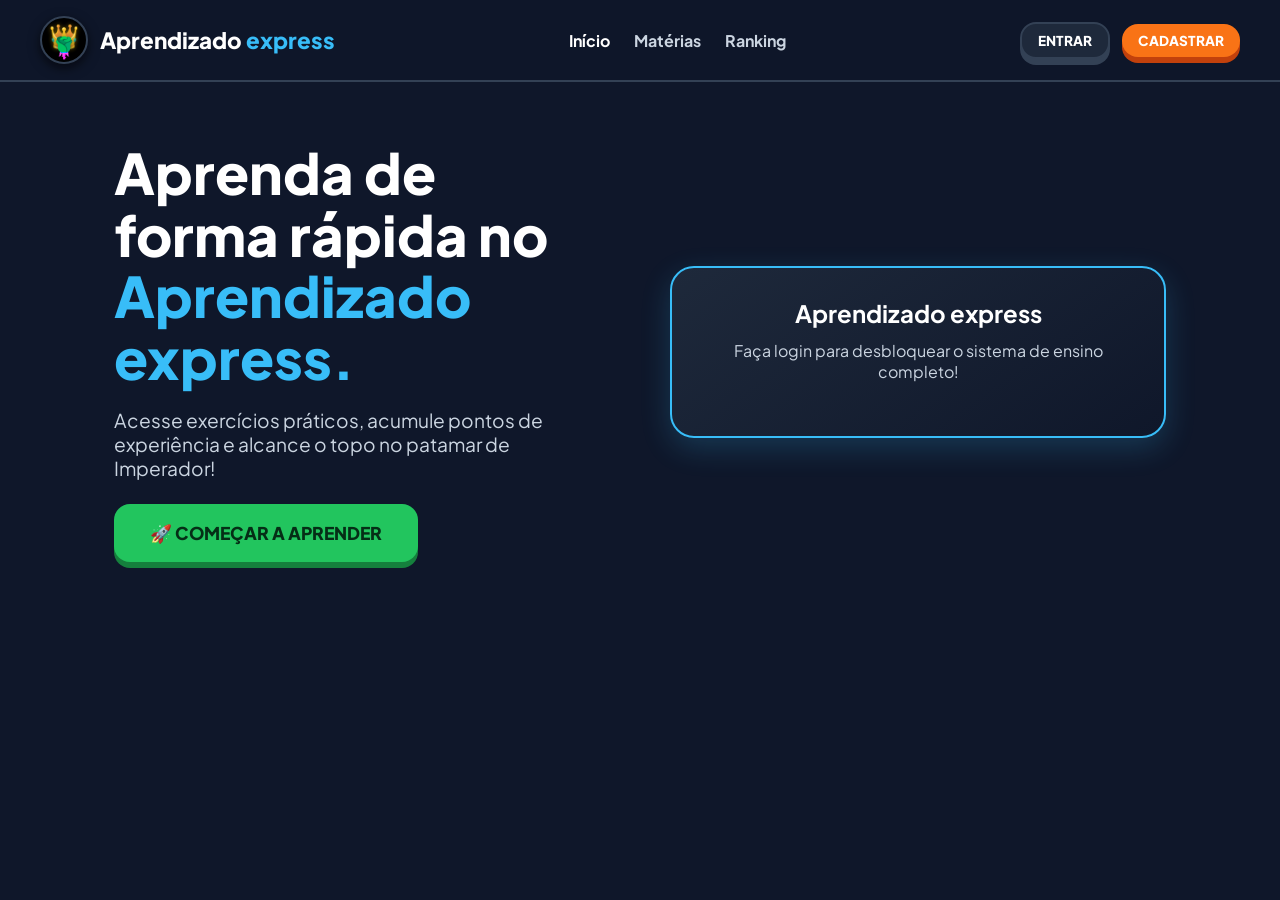
==== commit 979a2009: "Update aprendizadoexpress.index.html" ====
--- a/aprendizadoexpress.index.html
+++ b/aprendizadoexpress.index.html
@@ -11,7 +11,6 @@
   <link rel="stylesheet" href="https://cdnjs.cloudflare.com/ajax/libs/font-awesome/6.4.0/css/all.min.css">
 
   <style>
-    /* VARIÁVEIS DE DESIGN */
     :root {
       --bg-midnight: #0F172A;
       --bg-slate: #1E293B;
@@ -36,22 +35,8 @@
       --radius-pill: 999px;
     }
 
-    * {
-      margin: 0;
-      padding: 0;
-      box-sizing: border-box;
-      font-family: var(--font-main);
-    }
-
-    body {
-      background-color: var(--bg-midnight);
-      color: var(--text-white);
-      min-height: 100vh;
-      overflow-x: hidden;
-      display: flex;
-      flex-direction: column;
-    }
-
+    * { margin: 0; padding: 0; box-sizing: border-box; font-family: var(--font-main); }
+    body { background-color: var(--bg-midnight); color: var(--text-white); min-height: 100vh; overflow-x: hidden; display: flex; flex-direction: column; }
     .hidden { display: none !important; }
 
     /* NAVBAR */
@@ -59,425 +44,93 @@
       background-color: rgba(15, 23, 42, 0.95);
       backdrop-filter: blur(12px);
       border-bottom: 2px solid var(--border-color);
-      position: sticky;
-      top: 0;
-      z-index: 100;
-      padding: 16px 32px;
-    }
-    .nav-container {
-      max-width: 1200px;
-      margin: 0 auto;
-      display: flex;
-      justify-content: space-between;
-      align-items: center;
-    }
-    .logo-group {
-      display: flex;
-      align-items: center;
-      gap: 12px;
-      cursor: pointer;
-    }
-
+      position: sticky; top: 0; z-index: 100; padding: 16px 32px;
+    }
+    .nav-container { max-width: 1200px; margin: 0 auto; display: flex; justify-content: space-between; align-items: center; }
+    .logo-group { display: flex; align-items: center; gap: 12px; cursor: pointer; }
     .logo-icon-box {
-      background: #000000;
-      width: 48px;
-      height: 48px;
-      display: flex;
-      align-items: center;
-      justify-content: center;
-      border-radius: 50%;
-      border: 2px solid var(--border-color);
-      box-shadow: 0 4px 12px rgba(0, 0, 0, 0.6);
-      position: relative;
-      overflow: hidden;
-    }
-
-    .custom-badge-icon {
-      position: relative;
-      width: 100%;
-      height: 100%;
-      display: flex;
-      align-items: center;
-      justify-content: center;
-    }
-
-    .crown-bg {
-      position: absolute;
-      font-size: 1.5rem;
-      top: 2px;
-      z-index: 1;
-      filter: drop-shadow(0 0 2px rgba(250, 204, 21, 0.5));
-    }
-
-    .rose-fg {
-      position: absolute;
-      font-size: 1.3rem;
-      bottom: 2px;
-      z-index: 2;
-      filter: hue-rotate(180deg) saturate(3) brightness(1.2) drop-shadow(0 2px 4px rgba(0,0,0,0.8));
-    }
-
-    .logo-text {
-      font-size: 1.4rem;
-      font-weight: 800;
-    }
+      background: #000000; width: 48px; height: 48px; display: flex; align-items: center; justify-content: center;
+      border-radius: 50%; border: 2px solid var(--border-color); box-shadow: 0 4px 12px rgba(0, 0, 0, 0.6); position: relative; overflow: hidden;
+    }
+    .custom-badge-icon { position: relative; width: 100%; height: 100%; display: flex; align-items: center; justify-content: center; }
+    .crown-bg { position: absolute; font-size: 1.5rem; top: 2px; z-index: 1; filter: drop-shadow(0 0 2px rgba(250, 204, 21, 0.5)); }
+    .rose-fg { position: absolute; font-size: 1.3rem; bottom: 2px; z-index: 2; filter: hue-rotate(180deg) saturate(3) brightness(1.2) drop-shadow(0 2px 4px rgba(0,0,0,0.8)); }
+    .logo-text { font-size: 1.4rem; font-weight: 800; }
     .logo-text span { color: var(--blue-brand); }
-
-    .nav-links {
-      display: flex;
-      gap: 24px;
-      list-style: none;
-    }
-    .nav-links a {
-      color: var(--text-muted);
-      text-decoration: none;
-      font-weight: 700;
-      cursor: pointer;
-    }
+    .nav-links { display: flex; gap: 24px; list-style: none; }
+    .nav-links a { color: var(--text-muted); text-decoration: none; font-weight: 700; cursor: pointer; }
     .nav-links a:hover, .nav-links a.active { color: var(--text-white); }
-
     .nav-actions { display: flex; align-items: center; gap: 12px; }
 
-    /* BOTÕES PUSH-BUTTON 3D */
+    /* BOTÕES */
     .btn-push {
-      display: inline-flex;
-      align-items: center;
-      justify-content: center;
-      gap: 10px;
-      font-weight: 800;
-      text-transform: uppercase;
-      padding: 14px 28px;
-      border-radius: var(--radius-md);
-      border: none;
-      cursor: pointer;
-      transition: all 0.1s ease;
-      text-decoration: none;
-    }
-    .btn-push-green {
-      background-color: var(--green-lime);
-      color: #052E16;
-      box-shadow: 0 6px 0 var(--green-lime-dark);
-    }
+      display: inline-flex; align-items: center; justify-content: center; gap: 10px; font-weight: 800; text-transform: uppercase;
+      padding: 14px 28px; border-radius: var(--radius-md); border: none; cursor: pointer; transition: all 0.1s ease; text-decoration: none;
+    }
+    .btn-push-green { background-color: var(--green-lime); color: #052E16; box-shadow: 0 6px 0 var(--green-lime-dark); }
     .btn-push-green:active { transform: translateY(6px); box-shadow: 0 0 0 var(--green-lime-dark); }
-
-    .btn-push-orange {
-      background-color: var(--orange-brand);
-      color: #FFFFFF;
-      box-shadow: 0 6px 0 #C2410C;
-    }
+    .btn-push-orange { background-color: var(--orange-brand); color: #FFFFFF; box-shadow: 0 6px 0 #C2410C; }
     .btn-push-orange:active { transform: translateY(6px); box-shadow: 0 0 0 #C2410C; }
-
-    .btn-push-dark {
-      background-color: var(--bg-slate);
-      color: var(--text-white);
-      border: 2px solid var(--border-color);
-      box-shadow: 0 6px 0 var(--border-color);
-    }
+    .btn-push-dark { background-color: var(--bg-slate); color: var(--text-white); border: 2px solid var(--border-color); box-shadow: 0 6px 0 var(--border-color); }
     .btn-push-dark:active { transform: translateY(6px); box-shadow: 0 0 0 var(--border-color); }
 
-    /* HERO LANDING */
-    .hero-section {
-      max-width: 1100px;
-      margin: 60px auto;
-      padding: 0 24px;
-      display: grid;
-      grid-template-columns: 1fr 1fr;
-      gap: 60px;
-      align-items: center;
-    }
+    /* HERO */
+    .hero-section { max-width: 1100px; margin: 60px auto; padding: 0 24px; display: grid; grid-template-columns: 1fr 1fr; gap: 60px; align-items: center; }
     .hero-content h1 { font-size: 3.5rem; font-weight: 800; line-height: 1.1; margin-bottom: 20px; }
     .hero-content h1 span { color: var(--blue-brand); }
     .hero-content p { font-size: 1.2rem; color: var(--text-muted); margin-bottom: 24px; }
-
-    .project-proposal-box {
-      background-color: var(--bg-slate);
-      border: 2px dashed var(--blue-brand);
-      border-radius: var(--radius-md);
-      padding: 18px 22px;
-      margin-top: 20px;
-    }
-    .project-proposal-box h4 {
-      color: var(--blue-brand);
-      font-size: 1.1rem;
-      margin-bottom: 6px;
-      display: flex;
-      align-items: center;
-      gap: 8px;
-    }
-    .project-proposal-box p {
-      font-size: 0.95rem;
-      color: var(--text-muted);
-      line-height: 1.4;
-      margin-bottom: 0;
-    }
-
-    .game-card-preview {
-      background: linear-gradient(145deg, var(--bg-slate), #0F172A);
-      border: 2px solid var(--blue-brand);
-      border-radius: var(--radius-lg);
-      padding: 30px;
-      text-align: center;
-      box-shadow: 0 10px 30px rgba(56, 189, 248, 0.2);
-    }
-
-    /* LAYOUT DAS MATÉRIAS */
-    .app-layout {
-      max-width: 1100px;
-      margin: 30px auto;
-      padding: 0 24px;
-      display: grid;
-      grid-template-columns: 1fr 340px;
-      gap: 32px;
-      width: 100%;
-    }
-
+    .project-proposal-box { background-color: var(--bg-slate); border: 2px dashed var(--blue-brand); border-radius: var(--radius-md); padding: 18px 22px; margin-top: 20px; }
+    .project-proposal-box h4 { color: var(--blue-brand); font-size: 1.1rem; margin-bottom: 6px; display: flex; align-items: center; gap: 8px; }
+    .project-proposal-box p { font-size: 0.95rem; color: var(--text-muted); line-height: 1.4; margin-bottom: 0; }
+    .game-card-preview { background: linear-gradient(145deg, var(--bg-slate), #0F172A); border: 2px solid var(--blue-brand); border-radius: var(--radius-lg); padding: 30px; text-align: center; box-shadow: 0 10px 30px rgba(56, 189, 248, 0.2); }
+
+    /* LAYOUT MATÉRIAS */
+    .app-layout { max-width: 1100px; margin: 30px auto; padding: 0 24px; display: grid; grid-template-columns: 1fr 340px; gap: 32px; width: 100%; }
     .subjects-list { display: flex; flex-direction: column; gap: 16px; }
-    .subject-card {
-      background: var(--bg-slate);
-      border: 2px solid var(--border-color);
-      border-radius: var(--radius-lg);
-      padding: 24px;
-      display: flex;
-      align-items: center;
-      gap: 20px;
-      cursor: pointer;
-      transition: all 0.2s ease;
-    }
+    .subject-card { background: var(--bg-slate); border: 2px solid var(--border-color); border-radius: var(--radius-lg); padding: 24px; display: flex; align-items: center; gap: 20px; cursor: pointer; transition: all 0.2s ease; }
     .subject-card:hover { border-color: var(--blue-brand); transform: translateX(4px); }
-    .subject-icon {
-      width: 60px; height: 60px;
-      border-radius: var(--radius-md);
-      display: flex; align-items: center; justify-content: center;
-      font-size: 1.8rem;
-    }
+    .subject-icon { width: 60px; height: 60px; border-radius: var(--radius-md); display: flex; align-items: center; justify-content: center; font-size: 1.8rem; }
     .subject-info { flex: 1; }
     .subject-info h3 { font-size: 1.25rem; margin-bottom: 4px; }
     .subject-info p { color: var(--text-muted); font-size: 0.9rem; }
-
     .dashboard-sidebar { display: flex; flex-direction: column; gap: 20px; }
     .ui-card { background-color: var(--bg-slate); border: 2px solid var(--border-color); border-radius: var(--radius-lg); padding: 24px; }
-
     .stats-grid { display: grid; grid-template-columns: 1fr 1fr; gap: 12px; }
     .stat-box { background: var(--bg-midnight); border: 2px solid var(--border-color); border-radius: var(--radius-md); padding: 12px 16px; display: flex; align-items: center; gap: 12px; }
 
     /* BADGES DE CLASSIFICAÇÃO */
-    .rank-badge {
-      display: inline-block;
-      padding: 4px 12px;
-      border-radius: var(--radius-pill);
-      font-size: 0.8rem;
-      font-weight: 800;
-      text-transform: uppercase;
-      transition: all 0.3s ease;
-    }
+    .rank-badge { display: inline-block; padding: 4px 12px; border-radius: var(--radius-pill); font-size: 0.8rem; font-weight: 800; text-transform: uppercase; transition: all 0.3s ease; }
     .rank-novato { background: rgba(203, 213, 225, 0.2); color: #CBD5E1; border: 1px solid #CBD5E1; }
     .rank-aprendiz { background: rgba(34, 197, 94, 0.2); color: var(--green-lime); border: 1px solid var(--green-lime); }
     .rank-intermediario { background: rgba(56, 189, 248, 0.2); color: #38BDF8; border: 1px solid #38BDF8; }
     .rank-avancado { background: rgba(139, 92, 246, 0.2); color: var(--purple-electric); border: 1px solid var(--purple-electric); }
     .rank-imperador { background: rgba(250, 204, 21, 0.2); color: var(--yellow-gold); border: 1px solid var(--yellow-gold); }
 
-    @keyframes rankGlow {
-      0% { box-shadow: 0 0 5px currentColor; transform: scale(1); }
-      50% { box-shadow: 0 0 18px currentColor; transform: scale(1.08); }
-      100% { box-shadow: 0 0 5px currentColor; transform: scale(1); }
-    }
-    .rank-glow-active { animation: rankGlow 1.5s infinite ease-in-out; }
-
-    @keyframes rankSlideUp {
-      from { opacity: 0; transform: translateY(20px); }
-      to { opacity: 1; transform: translateY(0); }
-    }
-    .rank-card-animated { animation: rankSlideUp 0.6s cubic-bezier(0.16, 1, 0.3, 1); }
-
-    /* ESTILOS PARA MINI-GAMES */
-    .game-wrapper {
-      display: flex;
-      flex-direction: column;
-      gap: 16px;
-      align-items: center;
-    }
-
-    .canvas-container-outer {
-      border: 3px solid var(--blue-brand);
-      background: #000;
-      border-radius: var(--radius-md);
-      overflow: hidden;
-    }
-
-    .quiz-panel-game {
-      width: 100%;
-      max-width: 580px;
-      display: flex;
-      flex-direction: column;
-      gap: 12px;
-    }
-
-    .game-question-box {
-      background: var(--bg-slate);
-      border: 2px solid var(--blue-brand);
-      padding: 14px;
-      text-align: center;
-      font-size: 0.85rem;
-      color: var(--yellow-gold);
-      border-radius: var(--radius-md);
-      line-height: 1.4;
-      font-weight: 700;
-    }
-
-    .game-options-grid {
-      display: grid;
-      grid-template-columns: 1fr 1fr;
-      gap: 10px;
-    }
-
-    .game-opt-btn {
-      background-color: var(--bg-slate);
-      color: var(--text-white);
-      border: 2px solid var(--border-color);
-      padding: 12px;
-      border-radius: var(--radius-md);
-      font-weight: 700;
-      cursor: pointer;
-      transition: all 0.2s;
-    }
-
-    .game-opt-btn:hover:not(:disabled) {
-      background-color: var(--blue-brand);
-      color: #000;
-      border-color: var(--blue-brand);
-    }
-
-    .game-opt-btn:disabled {
-      opacity: 0.5;
-      cursor: not-allowed;
-    }
-
-    .attack-btn-wrapper {
-      text-align: center;
-    }
-
-    .btn-attack-game {
-      background-color: var(--red-alert);
-      color: #fff;
-      border: none;
-      padding: 12px 24px;
-      border-radius: var(--radius-md);
-      font-weight: 800;
-      cursor: pointer;
-      box-shadow: 0 4px 0 #991B1B;
-    }
-    .btn-attack-game:active { transform: translateY(4px); box-shadow: 0 0 0 #991B1B; }
-
-    /* ESTILOS PARA MINI-GAME RETRO DE PÊNALTIS COM QUINAS INTERNAS */
-    .penalty-game-wrapper {
-      display: flex;
-      flex-direction: column;
-      align-items: center;
-      gap: 14px;
-      background: #000;
-      padding: 16px;
-      border: 4px solid var(--border-color);
-      border-radius: var(--radius-md);
-      font-family: var(--font-pixel);
-    }
-
-    .penalty-question-board {
-      background: #1E293B;
-      border: 2px solid var(--blue-brand);
-      padding: 14px;
-      text-align: center;
-      font-size: 0.8rem;
-      color: var(--yellow-gold);
-      width: 100%;
-      max-width: 580px;
-      line-height: 1.5;
-      text-transform: uppercase;
-      border-radius: 4px;
-    }
-
-    .penalty-canvas-box {
-      position: relative;
-      border: 3px solid #38BDF8;
-      background: #0F172A;
-      overflow: hidden;
-      width: 580px;
-      height: 320px;
-    }
-
-    canvas#penaltyCanvas {
-      display: block;
-      image-rendering: pixelated;
-    }
-
-    /* BOTÕES INTEGRADOS NAS QUINAS DO GOL COM TEXTO LIMPO */
-    .corner-option-btn {
-      position: absolute;
-      background-color: rgba(15, 23, 42, 0.92);
-      color: #FFFFFF;
-      border: 2px solid var(--blue-brand);
-      padding: 8px 14px;
-      font-family: var(--font-pixel);
-      font-size: 0.65rem;
-      cursor: pointer;
-      text-transform: uppercase;
-      transition: all 0.15s ease;
-      z-index: 10;
-      border-radius: 4px;
-      box-shadow: 0 4px 10px rgba(0, 0, 0, 0.7);
-    }
-
-    .corner-option-btn:hover:not(:disabled) {
-      background-color: var(--blue-brand);
-      color: #000000;
-      transform: scale(1.05);
-    }
-
-    .corner-option-btn:disabled {
-      opacity: 0.4;
-      cursor: not-allowed;
-    }
-
-    .corner-tl { top: 76px; left: 146px; }  /* Quina Superior Esquerda: A */
-    .corner-bl { top: 164px; left: 146px; } /* Quina Inferior Esquerda: B */
-    .corner-tr { top: 76px; right: 146px; } /* Quina Superior Direita: C */
-    .corner-br { top: 164px; right: 146px; }/* Quina Inferior Direita: D */
-
-    .task-notice-warning {
-      margin-top: 15px;
-      padding: 10px 14px;
-      background: rgba(239, 68, 68, 0.1);
-      border: 1px dashed var(--red-alert);
-      border-radius: var(--radius-md);
-      color: var(--text-muted);
-      font-size: 0.82rem;
-      text-align: center;
-    }
-
-    /* RANKING & COMUNIDADE */
-    .ranking-container { max-width: 800px; margin: 40px auto; padding: 0 24px; width: 100%; }
-    .ranking-list { display: flex; flex-direction: column; gap: 16px; margin-top: 24px; }
-    .ranking-card { background: var(--bg-slate); border: 2px solid var(--border-color); border-radius: var(--radius-md); padding: 20px 24px; display: flex; align-items: center; justify-content: space-between; transition: all 0.3s; }
-    .ranking-card.current-user { border-color: var(--green-lime); background: linear-gradient(90deg, var(--bg-slate), rgba(34, 197, 94, 0.08)); }
-    .ranking-user-info { display: flex; align-items: center; gap: 16px; }
-
-    .community-wrapper { max-width: 1000px; margin: 40px auto; padding: 0 24px; width: 100%; }
-    .community-container { display: flex; height: 550px; background-color: var(--bg-slate); border: 2px solid var(--border-color); border-radius: var(--radius-lg); overflow: hidden; }
-    .chat-sidebar { width: 280px; background-color: rgba(15, 23, 42, 0.6); border-right: 2px solid var(--border-color); display: flex; flex-direction: column; }
-    .chat-channel-btn { padding: 14px 16px; font-weight: 600; color: var(--text-muted); cursor: pointer; border-left: 4px solid transparent; transition: all 0.2s; display: flex; align-items: center; gap: 10px; font-size: 0.9rem; }
-    .chat-channel-btn:hover { background-color: rgba(255, 255, 255, 0.05); color: var(--text-white); }
-    .chat-channel-btn.active { background-color: var(--bg-midnight); color: var(--blue-brand); border-left-color: var(--blue-brand); font-weight: 800; }
-    .chat-main { flex: 1; display: flex; flex-direction: column; }
-    .messages-container { flex: 1; padding: 20px; overflow-y: auto; display: flex; flex-direction: column; gap: 12px; }
-    .message-card { max-width: 75%; background-color: var(--bg-midnight); border: 1px solid var(--border-color); padding: 12px 16px; border-radius: var(--radius-md); position: relative; }
-    .message-card.my-message { align-self: flex-end; background-color: #1E1B4B; border-color: var(--purple-electric); }
-    .message-header { display: flex; justify-content: space-between; align-items: center; margin-bottom: 4px; gap: 12px; }
-    .delete-msg-btn { color: var(--red-alert); font-size: 0.75rem; cursor: pointer; opacity: 0.7; transition: opacity 0.2s; background: none; border: none; font-weight: 700; }
-    .delete-msg-btn:hover { opacity: 1; }
-
-    .chat-input-area { padding: 16px; border-top: 2px solid var(--border-color); display: flex; gap: 10px; }
-    .chat-input-area input { flex: 1; background-color: var(--bg-midnight); border: 2px solid var(--border-color); border-radius: var(--radius-md); padding: 12px 16px; color: var(--text-white); outline: none; }
-
-    /* MODAIS */
+    /* ESTILOS MINI-GAME CORRIDA TOP-DOWN 2D */
+    .arcade-game-wrapper {
+      display: flex; flex-direction: column; align-items: center; gap: 12px; background: #000; padding: 14px;
+      border: 4px solid var(--border-color); border-radius: var(--radius-md); position: relative;
+    }
+    .arcade-canvas-container { position: relative; border: 3px solid var(--blue-brand); background: #0F172A; overflow: hidden; width: 640px; height: 400px; }
+    canvas#arcadeCanvas { display: block; image-rendering: pixelated; }
+    .arcade-hud {
+      display: flex; justify-content: space-between; width: 100%; max-width: 640px; font-family: var(--font-pixel);
+      font-size: 0.72rem; color: var(--yellow-gold); background: #1E293B; padding: 10px 14px; border-radius: 6px; border: 2px solid var(--border-color);
+    }
+    .arcade-controls-hint { font-size: 0.72rem; color: var(--text-muted); text-align: center; font-family: var(--font-pixel); }
+    .arcade-quiz-overlay {
+      position: absolute; top: 0; left: 0; width: 100%; height: 100%; background: rgba(15, 23, 42, 0.95);
+      backdrop-filter: blur(8px); display: flex; flex-direction: column; justify-content: center; align-items: center; padding: 24px; z-index: 50; text-align: center;
+    }
+    .arcade-quiz-card { background: var(--bg-slate); border: 3px solid var(--purple-electric); border-radius: var(--radius-lg); padding: 24px; width: 100%; max-width: 520px; box-shadow: 0 10px 30px rgba(139, 92, 246, 0.3); }
+    .arcade-quiz-options { display: grid; grid-template-columns: 1fr; gap: 10px; margin-top: 16px; }
+    .arcade-option-btn {
+      background-color: var(--bg-midnight); color: var(--text-white); border: 2px solid var(--border-color); padding: 12px 16px;
+      border-radius: var(--radius-md); font-weight: 700; font-size: 0.9rem; cursor: pointer; text-align: left; transition: all 0.2s;
+    }
+    .arcade-option-btn:hover { background-color: var(--purple-electric); border-color: var(--purple-electric); color: #fff; }
+
+    /* MODAIS & OUTROS */
     .modal-overlay { position: fixed; top: 0; left: 0; width: 100vw; height: 100vh; background: rgba(15, 23, 42, 0.95); backdrop-filter: blur(10px); z-index: 1000; display: flex; justify-content: center; align-items: center; }
     .modal-card { background: var(--bg-midnight); border: 2px solid var(--border-color); border-radius: var(--radius-lg); width: 100%; max-width: 680px; padding: 36px; max-height: 90vh; overflow-y: auto; }
     .auth-card { background-color: var(--bg-slate); border: 2px solid var(--border-color); border-radius: var(--radius-lg); padding: 36px; width: 100%; max-width: 460px; }
@@ -486,27 +139,18 @@
     .input-wrapper { position: relative; display: flex; align-items: center; }
     .input-wrapper i { position: absolute; left: 16px; color: var(--text-muted); }
     .input-wrapper input, .input-wrapper select { width: 100%; background-color: var(--bg-midnight); border: 2px solid var(--border-color); border-radius: var(--radius-md); padding: 14px 16px 14px 48px; color: var(--text-white); outline: none; font-weight: 600; }
-    .auth-toggle { text-align: center; margin-top: 20px; font-size: 0.9rem; color: var(--text-muted); }
-    .auth-toggle a { color: var(--orange-brand); font-weight: 700; cursor: pointer; }
-
     .toast-container { position: fixed; bottom: 30px; right: 30px; z-index: 2000; }
     .toast { background: var(--green-lime); color: #052E16; padding: 16px 24px; border-radius: var(--radius-md); font-weight: 800; box-shadow: 0 10px 25px rgba(0,0,0,0.3); }
 
-    .credentials-box {
-      background: var(--bg-midnight);
-      border: 2px solid var(--blue-brand);
-      border-radius: var(--radius-md);
-      padding: 16px;
-      margin-top: 16px;
-      font-size: 0.85rem;
-    }
-    .credentials-box strong { color: var(--blue-brand); }
+    .ranking-container { max-width: 800px; margin: 40px auto; padding: 0 24px; width: 100%; }
+    .ranking-list { display: flex; flex-direction: column; gap: 16px; margin-top: 24px; }
+    .ranking-card { background: var(--bg-slate); border: 2px solid var(--border-color); border-radius: var(--radius-md); padding: 20px 24px; display: flex; align-items: center; justify-content: space-between; }
+    .ranking-card.current-user { border-color: var(--green-lime); background: linear-gradient(90deg, var(--bg-slate), rgba(34, 197, 94, 0.08)); }
+    .ranking-user-info { display: flex; align-items: center; gap: 16px; }
 
     @media (max-width: 900px) {
       .hero-section { grid-template-columns: 1fr; text-align: center; }
       .app-layout { grid-template-columns: 1fr; }
-      .community-container { flex-direction: column; height: 750px; }
-      .chat-sidebar { width: 100%; height: 220px; }
     }
   </style>
 </head>
@@ -528,7 +172,6 @@
         <li><a class="nav-item active" onclick="requireAuth('screen-landing', this)">Início</a></li>
         <li><a class="nav-item" onclick="requireAuth('screen-subjects', this)">Matérias</a></li>
         <li><a class="nav-item" onclick="requireAuth('screen-ranking', this)">Ranking</a></li>
-        <li><a class="nav-item" onclick="requireAuth('screen-community', this)">Comunidade</a></li>
       </ul>
 
       <div class="nav-actions">
@@ -536,7 +179,6 @@
           <button class="btn-push btn-push-dark" style="padding: 8px 16px; font-size: 0.85rem;" onclick="openAuthModal('login')">Entrar</button>
           <button class="btn-push btn-push-orange" style="padding: 8px 16px; font-size: 0.85rem;" onclick="openAuthModal('register')">Cadastrar</button>
         </div>
-
         <div id="nav-logged-in-actions" class="nav-actions hidden">
           <span id="nav-user-badge" style="font-weight: 700; color: var(--blue-brand); font-size: 0.9rem;"></span>
           <button class="btn-push btn-push-dark" style="padding: 8px 14px; font-size: 0.8rem; color: var(--red-alert); border-color: var(--red-alert);" onclick="handleLogout()">
@@ -552,27 +194,12 @@
       <div class="hero-content">
         <h1>Aprenda de forma rápida no <span>Aprendizado express.</span></h1>
         <p>Acesse exercícios práticos, acumule pontos de experiência e alcance o topo no patamar de Imperador!</p>
-        
-        <div class="hero-cta-buttons">
-          <button class="btn-push btn-push-green" style="font-size: 1.1rem; padding: 18px 36px;" onclick="requireAuth('screen-subjects')">
-            🚀 COMEÇAR A APRENDER
-          </button>
-        </div>
-
-        <div class="project-proposal-box">
-          <h4>📌 Proposta do Projeto</h4>
-          <p>O <strong>Aprendizado express</strong> nasceu para deixar os estudos mais práticos e divertidos. A gente junta minigames interativos com um sistema de pontos (XP) e chats direto com a galera e os professores, aproximando a rotina da escola do jeito que a gente já vive no dia a dia!</p>
-        </div>
+        <button class="btn-push btn-push-green" style="font-size: 1.1rem; padding: 18px 36px;" onclick="requireAuth('screen-subjects')">
+          🚀 COMEÇAR A APRENDER
+        </button>
       </div>
-
       <div class="hero-illustration">
         <div class="game-card-preview">
-          <div class="logo-icon-box" style="width: 80px; height: 80px; margin: 0 auto 16px;">
-            <div class="custom-badge-icon">
-              <span class="crown-bg" style="font-size: 2.6rem; top: 2px;">👑</span>
-              <span class="rose-fg" style="font-size: 2.2rem; bottom: 2px;">🌹</span>
-            </div>
-          </div>
           <h2>Aprendizado express</h2>
           <p style="color: var(--text-muted); margin: 12px 0 24px;">Faça login para desbloquear o sistema de ensino completo!</p>
         </div>
@@ -582,41 +209,18 @@
 
   <section id="screen-subjects" class="hidden">
     <div class="app-layout">
-      
       <main class="subjects-grid-main">
         <h2 style="font-size: 2rem; margin-bottom: 10px;">Matérias Escolares</h2>
         <p style="color: var(--text-muted); margin-bottom: 30px;">Escolha uma disciplina para realizar as atividades e evoluir sua classificação.</p>
 
         <div class="subjects-list">
-          <div class="subject-card" onclick="openSubjectModal('Matemática')">
-            <div class="subject-icon" style="background: rgba(34, 197, 94, 0.15); color: var(--green-lime);">
-              <i class="fa-solid fa-gamepad"></i>
+          <div class="subject-card" onclick="openSubjectModal('Português')">
+            <div class="subject-icon" style="background: rgba(139, 92, 246, 0.15); color: var(--purple-electric);">
+              <i class="fa-solid fa-flag-checkered"></i>
             </div>
             <div class="subject-info">
-              <h3>Matemática (Minigame 2D)</h3>
-              <p id="math-card-desc">Matematica contra zombies.</p>
-            </div>
-            <i class="fa-solid fa-chevron-right" style="color: var(--text-muted);"></i>
-          </div>
-
-          <div class="subject-card" onclick="openSubjectModal('Português')">
-            <div class="subject-icon" style="background: rgba(139, 92, 246, 0.15); color: var(--purple-electric);">
-              <i class="fa-solid fa-car-side"></i>
-            </div>
-            <div class="subject-info">
-              <h3>Português (Corrida Linear Top-Down)</h3>
-              <p id="port-card-desc">Corrida linear com 5 bots e quiz de Português (+500 XP)</p>
-            </div>
-            <i class="fa-solid fa-chevron-right" style="color: var(--text-muted);"></i>
-          </div>
-
-          <div class="subject-card" onclick="openSubjectModal('Inglês')">
-            <div class="subject-icon" style="background: rgba(250, 204, 21, 0.15); color: var(--yellow-gold);">
-              <i class="fa-solid fa-futbol"></i>
-            </div>
-            <div class="subject-info">
-              <h3>Inglês (Mini-Game Pênaltis Retro)</h3>
-              <p id="english-card-desc">Bata pênaltis nas quinas do gol (+500 XP)</p>
+              <h3>Português (Corrida Arcade Top-Down)</h3>
+              <p id="port-card-desc">Corrida retro 2D pixel art com 3 carros, obstáculos no asfalto e Quiz (+500 XP)</p>
             </div>
             <i class="fa-solid fa-chevron-right" style="color: var(--text-muted);"></i>
           </div>
@@ -627,12 +231,10 @@
         <div class="ui-card">
           <h3 id="dash-username" style="font-size: 1.3rem; margin-bottom: 4px;">Aluno</h3>
           <p id="dash-room" style="color: var(--text-muted); font-size: 0.85rem; margin-bottom: 16px;">Turma Geral</p>
-          
           <div style="margin-bottom: 16px;">
             <p style="font-size: 0.8rem; color: var(--text-muted); margin-bottom: 4px;">Classificação Atual:</p>
             <div id="dash-rank-badge" class="rank-badge rank-novato">Novato</div>
           </div>
-
           <div class="stats-grid">
             <div class="stat-box">
               <i class="fa-solid fa-star" style="color: var(--yellow-gold);"></i>
@@ -641,197 +243,49 @@
                 <p style="font-size: 0.75rem; color: var(--text-muted);">Pontuação</p>
               </div>
             </div>
-            <div class="stat-box">
-              <i class="fa-solid fa-fire" style="color: var(--orange-brand);"></i>
-              <div>
-                <strong id="dash-streak">1 Dia</strong>
-                <p style="font-size: 0.75rem; color: var(--text-muted);">Sequência</p>
-              </div>
-            </div>
           </div>
         </div>
       </aside>
-
     </div>
   </section>
 
   <section id="screen-ranking" class="hidden">
     <div class="ranking-container">
       <h2 style="font-size: 2.2rem; margin-bottom: 6px;">🏆 Classificação dos Jogadores</h2>
-      <p style="color: var(--text-muted);">Aumente seus pontos para subir de patamar!</p>
-
-      <div style="display: flex; gap: 8px; flex-wrap: wrap; margin-top: 16px; margin-bottom: 24px;">
-        <span class="rank-badge rank-novato">0–1000 (XP): NOVATO</span>
-        <span class="rank-badge rank-aprendiz">1000–2000 (XP): APRENDIZ</span>
-        <span class="rank-badge rank-intermediario">2000–4000 (XP): INTERMEDIÁRIO</span>
-        <span class="rank-badge rank-avancado">4000–8000 (XP): AVANÇADO</span>
-        <span class="rank-badge rank-imperador">8000+ (XP): IMPERADOR</span>
-      </div>
-
       <div class="ranking-list" id="ranking-list-container"></div>
     </div>
   </section>
 
-  <section id="screen-community" class="hidden">
-    <div class="community-wrapper">
-      <div class="community-container">
-        <div class="chat-sidebar">
-          <div style="padding:16px; font-weight:800; border-bottom:2px solid var(--border-color); font-size:1rem;">Comunidade</div>
-          <div style="padding:12px 16px 6px; font-weight:700; color:var(--text-muted); font-size:0.75rem; text-transform:uppercase;">Canais de Discussão</div>
-          
-          <div class="chat-channel-btn active" onclick="switchChannel('geral', this)">
-            <span>📢</span> Aviso E.E Neves
-          </div>
-          <div class="chat-channel-btn" onclick="switchChannel('professores', this)">
-            <span>👨‍🏫</span> Professores & Alunos
-          </div>
-          <div class="chat-channel-btn" onclick="switchChannel('duvidas', this)">
-            <span>💬</span> Chat dos Alunos
-          </div>
-        </div>
-
-        <div class="chat-main">
-          <div style="padding:16px; border-bottom:2px solid var(--border-color); font-weight:700; display:flex; align-items:center; gap:8px;" id="current-channel-title">
-            <span>📢</span> Aviso E.E Neves
-          </div>
-          <div class="messages-container" id="messages-container"></div>
-          <form class="chat-input-area" onsubmit="sendMessage(event)">
-            <input type="text" id="message-input" placeholder="Digite sua mensagem no canal..." required>
-            <button type="submit" class="btn-push btn-push-orange" style="padding: 12px 20px;">Enviar</button>
-          </form>
-        </div>
-      </div>
-    </div>
-  </section>
-
-  <!-- MODAL DE AUTENTICAÇÃO -->
+  <!-- MODAL AUTH -->
   <div class="modal-overlay hidden" id="modal-auth">
     <div class="auth-card">
-      <div style="display: flex; justify-content: space-between; align-items: center; margin-bottom: 20px;">
-        <div class="logo-group">
-          <div class="logo-icon-box" style="width: 38px; height: 38px;">
-            <div class="custom-badge-icon">
-              <span class="crown-bg" style="font-size: 1.1rem; top: 1px;">👑</span>
-              <span class="rose-fg" style="font-size: 1rem; bottom: 1px;">🌹</span>
-            </div>
-          </div>
-          <div class="logo-text" style="font-size:1.2rem;">Aprendizado <span>express</span></div>
-        </div>
-        <button class="btn-push btn-push-dark" style="padding: 4px 10px;" onclick="closeModal('modal-auth')">✕</button>
-      </div>
-
       <form id="login-form" onsubmit="handleLogin(event)">
         <h3 style="margin-bottom: 16px;">Entrar na Conta</h3>
         <div class="form-group">
           <label>E-mail</label>
           <div class="input-wrapper">
-            <i class="fa-solid fa-envelope"></i>
             <input type="email" id="login-email" placeholder="seu@email.com" required>
           </div>
         </div>
         <div class="form-group">
           <label>Senha</label>
           <div class="input-wrapper">
-            <i class="fa-solid fa-lock"></i>
             <input type="password" id="login-password" placeholder="••••••••" required>
           </div>
         </div>
         <button type="submit" class="btn-push btn-push-green" style="width: 100%;">Acessar Conta</button>
       </form>
-
-      <form id="register-form" class="hidden" onsubmit="handleRegister(event)">
-        <h3 style="margin-bottom: 16px;">Criar Conta</h3>
-        
-        <div class="form-group">
-          <label>Tipo de Perfil</label>
-          <div class="input-wrapper">
-            <i class="fa-solid fa-user-tag"></i>
-            <select id="reg-role" onchange="toggleRoleFields()" required>
-              <option value="Aluno">Aluno</option>
-              <option value="Professor">Professor</option>
-            </select>
-          </div>
-        </div>
-
-        <div class="form-group">
-          <label>Nome Completo</label>
-          <div class="input-wrapper">
-            <i class="fa-solid fa-user"></i>
-            <input type="text" id="reg-name" placeholder="Ex: Lucas Silva" required>
-          </div>
-        </div>
-
-        <div class="form-group">
-          <label>Nome da Escola</label>
-          <div class="input-wrapper">
-            <i class="fa-solid fa-school"></i>
-            <select id="reg-school" required>
-              <option value="E.E Neves">E.E Neves</option>
-              <option value="Prado">Prado</option>
-              <option value="Monteiro">Monteiro</option>
-            </select>
-          </div>
-        </div>
-
-        <div class="form-group" id="group-reg-room">
-          <label>Turma / Sala</label>
-          <div class="input-wrapper">
-            <i class="fa-solid fa-graduation-cap"></i>
-            <select id="reg-room">
-              <option value="3º A">3º A</option>
-              <option value="3º B">3º B</option>
-              <option value="2º A">2º A</option>
-              <option value="2º B">2º B</option>
-              <option value="1º A">1º A</option>
-            </select>
-          </div>
-        </div>
-
-        <div class="form-group">
-          <label>E-mail</label>
-          <div class="input-wrapper">
-            <i class="fa-solid fa-envelope"></i>
-            <input type="email" id="reg-email" placeholder="seu@email.com" required>
-          </div>
-        </div>
-
-        <div class="form-group">
-          <label>Senha</label>
-          <div class="input-wrapper">
-            <i class="fa-solid fa-lock"></i>
-            <input type="password" id="reg-password" placeholder="••••••••" required>
-          </div>
-        </div>
-
-        <button type="submit" class="btn-push btn-push-orange" style="width: 100%;">Finalizar Cadastro</button>
-      </form>
-
-      <div class="credentials-box">
-        <strong>🔑 Contas de Administrador (0 XP Inicial):</strong><br>
-        1. <code>weverso@admin.com</code> | Senha: <code>123</code><br>
-        2. <code>carlos@admin.com</code> | Senha: <code>123</code><br>
-        3. <code>gabriel@admin.com</code> | Senha: <code>123</code>
-      </div>
-
-      <div class="auth-toggle">
-        <span id="toggle-text">Não tem uma conta?</span>
-        <a id="toggle-btn" onclick="toggleAuthMode()">Cadastre-se</a>
-      </div>
     </div>
   </div>
 
-  <!-- MODAL DE ATIVIDADES E MINI-GAMES -->
+  <!-- MODAL JOGO CORRIDA DE PORTUGUÊS -->
   <div class="modal-overlay hidden" id="modal-subject">
-    <div class="modal-card">
-      <div style="display: flex; justify-content: space-between; align-items: center; margin-bottom: 20px;">
+    <div class="modal-card" style="max-width: 720px;">
+      <div style="display: flex; justify-content: space-between; align-items: center; margin-bottom: 16px;">
         <h3 id="modal-subject-title">Atividades</h3>
         <button class="btn-push btn-push-dark" style="padding: 6px 12px;" onclick="closeModal('modal-subject')">✕</button>
       </div>
       <div id="tasks-container"></div>
-      
-      <div class="task-notice-warning">
-        ⚠️ <strong>Aviso:</strong> Caso você repita essa tarefa, os pontos (XP) não serão válidos.
-      </div>
     </div>
   </div>
 
@@ -839,9 +293,7 @@
 
   <script>
     const defaultAccounts = [
-      { name: "Weversotestadmin1", email: "weverso@admin.com", password: "123", role: "Admin", school: "E.E Neves", room: "Administração", xp: 0 },
-      { name: "Carlostestadmin2", email: "carlos@admin.com", password: "123", role: "Admin", school: "E.E Neves", room: "Administração", xp: 0 },
-      { name: "Gabrieltestadmin3", email: "gabriel@admin.com", password: "123", role: "Admin", school: "E.E Neves", room: "Administração", xp: 0 }
+      { name: "Weversotestadmin1", email: "weverso@admin.com", password: "123", role: "Admin", xp: 0 }
     ];
 
     defaultAccounts.forEach(acc => {
@@ -851,1344 +303,452 @@
       }
     });
 
-    let currentUser = JSON.parse(localStorage.getItem('session_user')) || null;
-    let userProgress = { xp: 0, streak: 1, completedTasks: [] };
-    let activeChannel = 'geral';
-    let previousUserRank = null;
-
-    // QUESTÕES DE MATEMÁTICA
-    const mathQuestions = [
-      { question: "Quanto é 7 x 8?", options: ["54", "56", "64", "49"], answer: 1 },
-      { question: "Qual é a raiz quadrada de 81?", options: ["7", "8", "9", "10"], answer: 2 },
-      { question: "Se 2x + 4 = 12, qual o valor de x?", options: ["3", "4", "5", "6"], answer: 1 },
-      { question: "Quanto é 15% de 200?", options: ["20", "25", "30", "35"], answer: 2 }
+    let currentUser = JSON.parse(localStorage.getItem('session_user')) || defaultAccounts[0];
+    let userProgress = JSON.parse(localStorage.getItem('progress_' + currentUser.email)) || { xp: 0, completedTasks: [] };
+
+    const portugueseQuizBank = [
+      { question: "Qual palavra está escrita de forma CORRETA?", options: ["Exceção", "Esceção", "Exessão", "Essessão"], answer: 0 },
+      { question: "Qual é a classe gramatical da palavra 'rapidamente'?", options: ["Substantivo", "Adjetivo", "Advérbio", "Verbo"], answer: 2 },
+      { question: "Assinale a alternativa com pronome oblíquo átono:", options: ["O cão correu rápido.", "Entreguei-lhe o livro.", "Nós fomos ao parque.", "Ele comprou uma casa."], answer: 1 },
+      { question: "Qual o plural da palavra 'cidadão'?", options: ["Cidadãos", "Cidadões", "Cidadães", "Cidadãoes"], answer: 0 },
+      { question: "Identifique o sujeito da frase: 'Deram a notícia mais cedo.'", options: ["Simples", "Composto", "Indeterminado", "Oculto"], answer: 2 }
     ];
 
-    // QUESTÕES DE PORTUGUÊS
-    const portugueseQuestions = [
-      { question: "Qual palavra está escrita corretamente?", options: ["Exceção", "Esceção", "Exessão", "Essessão"], answer: 0 },
-      { question: "Identifique a classe gramatical de 'rapidamente':", options: ["Substantivo", "Adjetivo", "Advérbio", "Verbo"], answer: 2 },
-      { question: "Qual frase contém um pronome oblíquo átono?", options: ["O cão correu.", "Entreguei-lhe o livro.", "Nós fomos ao parque.", "Ele comprou uma casa."], answer: 1 }
+    // VARIÁVEIS DO MINI-GAME CORRIDA TOP-DOWN ARCADE
+    let arcadeCanvas, arcadeCtx;
+    let arcadeLoopId = null;
+    let arcadeRunning = false;
+    let arcadePaused = true;
+    let gameplayTimer = 10.00;
+    let gameplayInterval = null;
+    let totalCorrectQuizCount = 0;
+    let currentQuizIndex = 0;
+
+    let trackLength = 4000;
+    let cameraY = 0;
+    let playerArcadeCar = { x: 320, y: 340, speed: 0, maxSpeed: 5.5, width: 32, height: 50, color: '#22C55E', slowTimer: 0 };
+    
+    // IA Bots: Fluxo contínuo sem teletransporte
+    let arcadeBots = [
+      { name: "Bot 1", x: 250, y: 2600, speed: 3.2, maxSpeed: 5.2, width: 32, height: 50, color: '#EF4444', slowTimer: 0 },
+      { name: "Bot 2", x: 370, y: 1500, speed: 3.0, maxSpeed: 5.0, width: 32, height: 50, color: '#F97316', slowTimer: 0 }
     ];
-
-    // QUESTÕES DE INGLÊS (MINI-GAME PÊNALTIS RETRO)
-    const englishPenaltyQuestions = [
-      { question: "What is the past tense of 'go'?", options: ["Went", "Goed", "Gone", "Going"], answer: 0 },
-      { question: "Translate to English: 'Livro'", options: ["Pen", "Book", "Table", "Apple"], answer: 1 },
-      { question: "Complete: 'She ___ a student.'", options: ["am", "are", "is", "be"], answer: 2 },
-      { question: "What is the plural of 'child'?", options: ["Childs", "Children", "Childes", "Childrens"], answer: 1 }
-    ];
-
-    let currentMathQuestionIndex = 0;
-    let mathCorrectCount = 0;
-    let mathWrongCount = 0;
-    let streakCount = 0;
-    let isAttackReady = false;
-    let isAnimating = false;
-
-    // GAME ZUMBIS
-    let canvas, ctx;
-    let gameLoopId = null;
-    let shakeTimer = 0;
-    let particles = [];
-    let slashEffects = [];
-    let zombie = { x: 275, y: 60, baseOriginX: 275, baseOriginY: 60, maxHp: 100, hp: 100, color: '#4CAF50', opacity: 1, isDying: false };
-    let playerBox = { x: 225, y: 150, width: 100, height: 100 };
-    let player = { x: 275, y: 200, originX: 275, originY: 200, size: 14, maxHp: 100, hp: 100, color: '#00FF66' };
-
-    // --- MINI-GAME PÊNALTIS INGLÊS ---
-    let penaltyCanvas, penaltyCtx;
-    let penaltyLoopId = null;
-    let currentPenaltyIndex = 0;
-    let penaltyScore = 0;
-
-    let goalieX = 290;
-    let goalieY = 145;
-    let goalieSpeed = 1.8;
-    let goalieDirection = 1;
-
-    let isShooting = false;
-    let shotAnimProgress = 0;
-    let targetCorner = null; 
-    let shotResultText = "";
-
-    let isExploding = false;
-    let explosionTimer = 0;
-    let isGoalieAngry = false;
-    let goalieAngryTimer = 0;
-    let goalieLaughTimer = 0;
-    let goalieDiveState = null; 
-
-    let ballPos = { x: 290, y: 280 };
-    let ballSmokeParticles = [];
-
-    // --- MINI-GAME CORRIDA PORTUGUÊS ---
-    let raceCanvas, raceCtx;
-    let raceLoopId = null;
-    let currentPortQuestionIndex = 0;
-    let portCorrectCount = 0;
-    let isRaceActive = false;
-    let playerCarX = 50;
-    let bots = [
-      { name: "Bot 1", x: 40, speed: 1.2, color: '#EF4444' },
-      { name: "Bot 2", x: 40, speed: 1.4, color: '#F97316' },
-      { name: "Bot 3", x: 40, speed: 1.1, color: '#8B5CF6' },
-      { name: "Bot 4", x: 40, speed: 1.3, color: '#38BDF8' },
-      { name: "Bot 5", x: 40, speed: 1.5, color: '#FACC15' }
-    ];
-
-    let channelMessages = JSON.parse(localStorage.getItem('chat_channels_messages')) || {
-      geral: [{ id: 1, sender: "Prof. Roberto", text: "Bem-vindos aos avisos oficiais da E.E Neves!" }],
-      professores: [{ id: 2, sender: "Prof. Roberto", text: "Olá alunos! Podem enviar suas dúvidas sobre trabalhos ou provas aqui." }],
-      duvidas: [{ id: 3, sender: "Gabriel", text: "Alguém conseguiu resolver a questão de porcentagem?" }]
-    };
+    let obstacles = [];
+    let activeKeys = {};
 
     window.onload = function() {
-      loadUserData();
       updateUserSessionUI();
       updateDashboard();
     };
 
-    function toggleRoleFields() {
-      const role = document.getElementById('reg-role').value;
-      const roomGroup = document.getElementById('group-reg-room');
-      if (role === 'Professor') {
-        roomGroup.classList.add('hidden');
-      } else {
-        roomGroup.classList.remove('hidden');
-      }
-    }
-
-    function requireAuth(screenId, navElement) {
-      if (!currentUser) {
-        showToast("⚠️ Acesso bloqueado! Faça cadastro ou entre para navegar no site.");
-        openAuthModal('login');
-      } else {
-        showScreen(screenId, navElement);
-      }
-    }
+    function requireAuth(screenId, navElement) { showScreen(screenId, navElement); }
 
     function showScreen(screenId, navElement) {
       document.querySelectorAll('section').forEach(sec => sec.classList.add('hidden'));
       const target = document.getElementById(screenId);
       if (target) target.classList.remove('hidden');
-
-      if (navElement) {
-        document.querySelectorAll('.nav-item').forEach(el => el.classList.remove('active'));
-        navElement.classList.add('active');
-      }
-
       if (screenId === 'screen-ranking') renderRanking();
-      if (screenId === 'screen-community') renderMessages();
     }
 
     function getRank(xp) {
-      if (xp >= 8000) return { title: "Imperador", class: "rank-imperador", level: 5 };
-      if (xp >= 4000) return { title: "Avançado", class: "rank-avancado", level: 4 };
-      if (xp >= 2000) return { title: "Intermediário", class: "rank-intermediario", level: 3 };
-      if (xp >= 1000) return { title: "Aprendiz", class: "rank-aprendiz", level: 2 };
-      return { title: "Novato", class: "rank-novato", level: 1 };
-    }
-
-    function loadUserData() {
-      if (currentUser && currentUser.email) {
-        const saved = localStorage.getItem('progress_' + currentUser.email);
-        if (saved) userProgress = JSON.parse(saved);
-      }
+      if (xp >= 8000) return { title: "Imperador", class: "rank-imperador" };
+      if (xp >= 4000) return { title: "Avançado", class: "rank-avancado" };
+      if (xp >= 2000) return { title: "Intermediário", class: "rank-intermediario" };
+      if (xp >= 1000) return { title: "Aprendiz", class: "rank-aprendiz" };
+      return { title: "Novato", class: "rank-novato" };
     }
 
     function saveUserData() {
-      if (currentUser && currentUser.email) {
+      if (currentUser) {
         localStorage.setItem('progress_' + currentUser.email, JSON.stringify(userProgress));
       }
     }
 
-    function openAuthModal(mode) {
-      document.getElementById('login-form').classList.toggle('hidden', mode !== 'login');
-      document.getElementById('register-form').classList.toggle('hidden', mode === 'login');
-      document.getElementById('modal-auth').classList.remove('hidden');
-    }
-
-    function toggleAuthMode() {
-      const isLogin = document.getElementById('login-form').classList.contains('hidden');
-      openAuthModal(isLogin ? 'login' : 'register');
-    }
-
-    function handleLogin(e) {
-      e.preventDefault();
-      const email = document.getElementById('login-email').value.trim().toLowerCase();
-      const password = document.getElementById('login-password').value;
-
-      const stored = localStorage.getItem('user_' + email);
-      if (!stored) return showToast("❌ Usuário não encontrado!");
-
-      const user = JSON.parse(stored);
-      if (user.password !== password) return showToast("❌ Senha incorreta!");
-
-      currentUser = user;
-      localStorage.setItem('session_user', JSON.stringify(user));
-      loadUserData();
-      closeModal('modal-auth');
-      updateUserSessionUI();
-      updateDashboard();
-      showToast(`Bem-vindo, ${user.name}!`);
-      showScreen('screen-subjects');
-    }
-
-    function handleRegister(e) {
-      e.preventDefault();
-      const role = document.getElementById('reg-role').value;
-      const name = document.getElementById('reg-name').value.trim();
-      const school = document.getElementById('reg-school').value;
-      const room = role === 'Aluno' ? document.getElementById('reg-room').value : "Docente";
-      const email = document.getElementById('reg-email').value.trim().toLowerCase();
-      const password = document.getElementById('reg-password').value;
-
-      if (localStorage.getItem('user_' + email)) return showToast("❌ Email já cadastrado!");
-
-      const newUser = { name, email, password, role, school, room };
-      localStorage.setItem('user_' + email, JSON.stringify(newUser));
-      localStorage.setItem('progress_' + email, JSON.stringify({ xp: 0, streak: 1, completedTasks: [] }));
-
-      currentUser = newUser;
-      localStorage.setItem('session_user', JSON.stringify(newUser));
-      loadUserData();
-      closeModal('modal-auth');
-      updateUserSessionUI();
-      updateDashboard();
-      showToast("Cadastro realizado com sucesso!");
-      showScreen('screen-subjects');
-    }
-
-    function handleLogout() {
-      saveUserData();
-      currentUser = null;
-      localStorage.removeItem('session_user');
-      updateUserSessionUI();
-      showToast("Você saiu da conta.");
-      showScreen('screen-landing');
-    }
-
     function updateUserSessionUI() {
-      const loggedOutBox = document.getElementById('nav-logged-out-actions');
-      const loggedInBox = document.getElementById('nav-logged-in-actions');
-
-      if (currentUser) {
-        loggedOutBox.classList.add('hidden');
-        loggedInBox.classList.remove('hidden');
-        document.getElementById('nav-user-badge').innerText = `👤 ${currentUser.name} (${currentUser.role || 'Aluno'})`;
-        document.getElementById('dash-username').innerText = currentUser.name;
-        document.getElementById('dash-room').innerText = `${currentUser.school || 'E.E Neves'} • ${currentUser.room || 'Geral'}`;
-      } else {
-        loggedOutBox.classList.remove('hidden');
-        loggedInBox.classList.add('hidden');
-        document.getElementById('dash-username').innerText = "Visitante";
-      }
+      document.getElementById('nav-user-badge').innerText = `👤 ${currentUser.name}`;
+      document.getElementById('dash-username').innerText = currentUser.name;
     }
 
     function updateDashboard() {
       const xp = userProgress.xp || 0;
       const rank = getRank(xp);
-
       document.getElementById('dash-xp').innerText = `${xp} XP`;
-      document.getElementById('dash-streak').innerText = `${userProgress.streak || 1} Dia`;
-
       const badge = document.getElementById('dash-rank-badge');
       badge.innerText = rank.title;
       badge.className = `rank-badge ${rank.class}`;
-
-      const engDesc = document.getElementById('english-card-desc');
-      if (engDesc) {
-        engDesc.innerText = userProgress.completedTasks.includes("english_penalty_clear") ? "Cópia / Modo Treino (Sem XP)" : "Bata pênaltis nas quinas do gol (+500 XP)";
-      }
-      const portDesc = document.getElementById('port-card-desc');
-      if (portDesc) {
-        portDesc.innerText = userProgress.completedTasks.includes("port_race_clear") ? "Cópia / Modo Treino (Sem XP)" : "Corrida linear com 5 bots e quiz de Português (+500 XP)";
-      }
     }
 
     function closeModal(id) {
-      if (id === 'modal-subject') {
-        if (gameLoopId) { cancelAnimationFrame(gameLoopId); gameLoopId = null; }
-        if (penaltyLoopId) { cancelAnimationFrame(penaltyLoopId); penaltyLoopId = null; }
-        if (raceLoopId) { cancelAnimationFrame(raceLoopId); raceLoopId = null; isRaceActive = false; }
-      }
+      if (id === 'modal-subject') stopArcadeGame();
       document.getElementById(id).classList.add('hidden');
     }
 
-    // ABRIR MODAL
     function openSubjectModal(subject) {
-      if (!currentUser) return requireAuth('screen-subjects');
       document.getElementById('modal-subject-title').innerText = subject;
       const container = document.getElementById('tasks-container');
-      container.innerHTML = '';
-
-      if (subject === 'Matemática') {
-        const isRepeated = userProgress.completedTasks.includes("math_game_clear");
-        container.innerHTML = `
-          ${isRepeated ? '<div style="color: var(--yellow-gold); font-size: 0.85rem; text-align: center; margin-bottom: 8px;">🔄 Modo Treino (Cópia da Tarefa — Não concede XP)</div>' : ''}
-          <div class="game-wrapper">
-            <div class="canvas-container-outer">
-              <canvas id="gameCanvas" width="550" height="320"></canvas>
+      const isRepeated = userProgress.completedTasks.includes("port_arcade_clear");
+
+      container.innerHTML = `
+        ${isRepeated ? '<div style="color: var(--yellow-gold); font-size: 0.85rem; text-align: center; margin-bottom: 8px;">🔄 Modo Treino (Sem concede XP)</div>' : ''}
+        <div class="arcade-game-wrapper">
+          <div class="arcade-hud">
+            <span id="arcade-hud-pos">POSIÇÃO: 3º / 3</span>
+            <span id="arcade-hud-speed">VELOCIDADE: 0 KM/H</span>
+            <span id="arcade-hud-timer">TEMPO LIVRE: 10.00s</span>
+          </div>
+          <div class="arcade-canvas-container">
+            <canvas id="arcadeCanvas" width="640" height="400"></canvas>
+            <div id="arcade-quiz-overlay" class="arcade-quiz-overlay">
+              <div class="arcade-quiz-card">
+                <h3 style="color: var(--purple-electric); margin-bottom: 12px; font-size: 1.1rem;"><i class="fa-solid fa-pause"></i> PAUSA: QUIZ DE PORTUGUÊS</h3>
+                <p id="arcade-quiz-question" style="font-size: 0.95rem; margin-bottom: 16px; color: var(--text-white); line-height: 1.4;">Carregando pergunta...</p>
+                <div id="arcade-quiz-options" class="arcade-quiz-options"></div>
+              </div>
             </div>
-            <div class="quiz-panel-game">
-              <div id="attack-btn-container" class="attack-btn-wrapper hidden">
-                <button class="btn-attack-game" onclick="triggerPlayerAttackAction()">⚔️ ATACAR ZUMBI</button>
-              </div>
-              <div id="game-question-text" class="game-question-box">Carregando batalha...</div>
-              <div id="game-options-container" class="game-options-grid"></div>
-            </div>
-          </div>
-        `;
-        document.getElementById('modal-subject').classList.remove('hidden');
-        initMathGame();
-      } else if (subject === 'Português') {
-        const isRepeated = userProgress.completedTasks.includes("port_race_clear");
-        container.innerHTML = `
-          ${isRepeated ? '<div style="color: var(--yellow-gold); font-size: 0.85rem; text-align: center; margin-bottom: 8px;">🔄 Modo Treino (Cópia da Tarefa — Não concede XP)</div>' : ''}
-          <div class="game-wrapper">
-            <div class="canvas-container-outer">
-              <canvas id="gameCanvasTopDown" width="580" height="320"></canvas>
-            </div>
-            <div class="quiz-panel-game">
-              <div id="topdown-question-text" class="game-question-box">Carregando corrida...</div>
-              <div id="topdown-options-container" class="game-options-grid"></div>
-            </div>
-          </div>
-        `;
-        document.getElementById('modal-subject').classList.remove('hidden');
-        initTopDownRaceGame();
-      } else if (subject === 'Inglês') {
-        const isRepeated = userProgress.completedTasks.includes("english_penalty_clear");
-        container.innerHTML = `
-          ${isRepeated ? '<div style="color: var(--yellow-gold); font-size: 0.75rem; text-align: center; margin-bottom: 8px; font-family: var(--font-pixel);">🔄 Modo Treino (Cópia da Tarefa — Não concede XP)</div>' : ''}
-          <div class="penalty-game-wrapper">
-            <div id="penalty-question-board" class="penalty-question-board">Loading question...</div>
-            <div class="penalty-canvas-box" id="penalty-canvas-box">
-              <canvas id="penaltyCanvas" width="580" height="320"></canvas>
-              <button id="btn-corner-0" class="corner-option-btn corner-tl" onclick="executePenaltyShot(0)"></button>
-              <button id="btn-corner-1" class="corner-option-btn corner-bl" onclick="executePenaltyShot(1)"></button>
-              <button id="btn-corner-2" class="corner-option-btn corner-tr" onclick="executePenaltyShot(2)"></button>
-              <button id="btn-corner-3" class="corner-option-btn corner-br" onclick="executePenaltyShot(3)"></button>
-            </div>
-          </div>
-        `;
-        document.getElementById('modal-subject').classList.remove('hidden');
-        initPenaltyGame();
+          </div>
+          <div class="arcade-controls-hint">🎮 WASD: W (Acelerar) | S (Frear) | A (Esquerda) | D (Direita)</div>
+        </div>
+      `;
+      document.getElementById('modal-subject').classList.remove('hidden');
+      initArcadeRacingGame();
+    }
+
+    // --- CORRIDA ARCADE ---
+    function initArcadeRacingGame() {
+      arcadeCanvas = document.getElementById('arcadeCanvas');
+      if (!arcadeCanvas) return;
+      arcadeCtx = arcadeCanvas.getContext('2d');
+
+      arcadeRunning = true;
+      arcadePaused = true;
+      gameplayTimer = 10.00;
+      totalCorrectQuizCount = 0;
+      currentQuizIndex = 0;
+
+      trackLength = 4000;
+      cameraY = trackLength - 400;
+      playerArcadeCar = { x: 320, y: 340, speed: 0, maxSpeed: 5.5, width: 32, height: 50, color: '#22C55E', slowTimer: 0 };
+
+      arcadeBots = [
+        { name: "Bot 1", x: 250, y: 2600, speed: 3.2, maxSpeed: 5.2, width: 32, height: 50, color: '#EF4444', slowTimer: 0 },
+        { name: "Bot 2", x: 370, y: 1500, speed: 3.0, maxSpeed: 5.0, width: 32, height: 50, color: '#F97316', slowTimer: 0 }
+      ];
+
+      obstacles = [];
+      for (let pos = 800; pos < trackLength - 300; pos += 350) {
+        let typeRand = Math.random();
+        let type = typeRand < 0.35 ? 'pneu' : (typeRand < 0.7 ? 'buraco' : 'pedra');
+        let laneX = 180 + Math.random() * 280;
+        obstacles.push({ x: laneX, y: pos, type: type, width: 36, height: 36 });
       }
-    }
-
-    // =========================================================================
-    // --- MINI-GAME RETRO DE PÊNALTIS (INGLÊS) CORRIGIDO ---
-    // =========================================================================
-    function initPenaltyGame() {
-      penaltyCanvas = document.getElementById('penaltyCanvas');
-      penaltyCtx = penaltyCanvas.getContext('2d');
-
-      currentPenaltyIndex = 0;
-      penaltyScore = 0;
-      goalieSpeed = 1.8;
-
-      // Remove qualquer overlay de fim de jogo anterior, se existir
-      const existingOverlay = document.getElementById('penalty-finish-overlay');
-      if (existingOverlay) existingOverlay.remove();
-
-      // Restaura a visibilidade dos botões das quinas
-      for (let i = 0; i < 4; i++) {
-        const btn = document.getElementById(`btn-corner-${i}`);
-        if (btn) btn.classList.remove('hidden');
+
+      activeKeys = {};
+      window.addEventListener('keydown', handleArcadeKeyDown);
+      window.addEventListener('keyup', handleArcadeKeyUp);
+
+      if (arcadeLoopId) cancelAnimationFrame(arcadeLoopId);
+      runArcadeGameLoop();
+      showNextArcadeQuiz();
+    }
+
+    function stopArcadeGame() {
+      arcadeRunning = false;
+      arcadePaused = false;
+      if (arcadeLoopId) cancelAnimationFrame(arcadeLoopId);
+      if (gameplayInterval) clearInterval(gameplayInterval);
+      window.removeEventListener('keydown', handleArcadeKeyDown);
+      window.removeEventListener('keyup', handleArcadeKeyUp);
+    }
+
+    function handleArcadeKeyDown(e) {
+      const k = e.key.toLowerCase();
+      if (['w', 'a', 's', 'd'].includes(k)) { activeKeys[k] = true; }
+    }
+    function handleArcadeKeyUp(e) {
+      const k = e.key.toLowerCase();
+      activeKeys[k] = false;
+    }
+
+    function showNextArcadeQuiz() {
+      arcadePaused = true;
+      if (gameplayInterval) clearInterval(gameplayInterval);
+
+      if (currentQuizIndex >= portugueseQuizBank.length) currentQuizIndex = 0;
+      const q = portugueseQuizBank[currentQuizIndex];
+      const overlay = document.getElementById('arcade-quiz-overlay');
+      const qText = document.getElementById('arcade-quiz-question');
+      const qOptions = document.getElementById('arcade-quiz-options');
+
+      if (!overlay) return;
+      qText.innerText = q.question;
+      qOptions.innerHTML = '';
+
+      q.options.forEach((opt, idx) => {
+        const btn = document.createElement('button');
+        btn.className = 'arcade-option-btn';
+        btn.innerText = `${String.fromCharCode(65 + idx)}) ${opt}`;
+        btn.onclick = () => submitArcadeQuizAnswer(idx);
+        qOptions.appendChild(btn);
+      });
+      overlay.classList.remove('hidden');
+    }
+
+    function submitArcadeQuizAnswer(selectedIdx) {
+      const q = portugueseQuizBank[currentQuizIndex];
+      const isCorrect = (selectedIdx === q.answer);
+      document.getElementById('arcade-quiz-overlay').classList.add('hidden');
+
+      if (isCorrect) {
+        totalCorrectQuizCount++;
+        let currentPos = getPlayerPositionRank();
+        if (currentPos > 1) {
+          cameraY -= 450; // Ultrapassa imediatamente o bot da frente
+          showToast("✨ Acerto! Ultrapassagem realizada com sucesso!");
+        } else {
+          showToast("✨ Acerto! Você manteve a liderança em 1º lugar!");
+        }
+      } else {
+        showToast("❌ Resposta incorreta! Posição mantida.");
       }
 
-      resetBallAndGoaliePosition();
-
-      if (penaltyLoopId) cancelAnimationFrame(penaltyLoopId);
-      runPenaltyLoop();
-      loadPenaltyQuestion();
-    }
-
-    function resetBallAndGoaliePosition() {
-      goalieX = 290;
-      goalieY = 145;
-      goalieDirection = 1;
-      isShooting = false;
-      shotAnimProgress = 0;
-      targetCorner = null;
-      shotResultText = "";
-      isExploding = false;
-      explosionTimer = 0;
-      isGoalieAngry = false;
-      goalieAngryTimer = 0;
-      goalieLaughTimer = 0;
-      goalieDiveState = null;
-      ballSmokeParticles = [];
-
-      ballPos = { x: 290, y: 280 };
-    }
-
-    function runPenaltyLoop() {
-      updatePenaltyPhysics();
-      drawPenaltyScene();
-      penaltyLoopId = requestAnimationFrame(runPenaltyLoop);
-    }
-
-    function updatePenaltyPhysics() {
-      if (!isShooting && goalieLaughTimer <= 0 && goalieAngryTimer <= 0 && !goalieDiveState) {
-        goalieX += goalieSpeed * goalieDirection;
-        if (goalieX < 165 || goalieX > 415) {
-          goalieDirection *= -1;
+      currentQuizIndex++;
+      resumeArcadeGameplay();
+    }
+
+    function resumeArcadeGameplay() {
+      arcadePaused = false;
+      gameplayTimer = 10.00;
+      updateArcadeTimerDisplay();
+
+      if (gameplayInterval) clearInterval(gameplayInterval);
+      gameplayInterval = setInterval(() => {
+        if (arcadeRunning && !arcadePaused) {
+          gameplayTimer -= 0.1;
+          if (gameplayTimer <= 0.05) {
+            gameplayTimer = 0.00;
+            updateArcadeTimerDisplay();
+            clearInterval(gameplayInterval);
+            showNextArcadeQuiz();
+          } else {
+            updateArcadeTimerDisplay();
+          }
+        }
+      }, 100);
+    }
+
+    function updateArcadeTimerDisplay() {
+      const timerEl = document.getElementById('arcade-hud-timer');
+      if (timerEl) timerEl.innerText = `TEMPO LIVRE: ${gameplayTimer.toFixed(2)}s`;
+    }
+
+    function runArcadeGameLoop() {
+      if (!arcadeRunning) return;
+      if (!arcadePaused) updateArcadePhysics();
+      drawArcadeScene();
+      arcadeLoopId = requestAnimationFrame(runArcadeGameLoop);
+    }
+
+    function updateArcadePhysics() {
+      let effectiveMaxSpeed = playerArcadeCar.maxSpeed;
+      if (playerArcadeCar.slowTimer > 0) {
+        playerArcadeCar.slowTimer--;
+        effectiveMaxSpeed = 2.0; // Desaceleração por colisão
+      }
+
+      if (activeKeys['w']) playerArcadeCar.speed = Math.min(effectiveMaxSpeed, playerArcadeCar.speed + 0.08);
+      else if (activeKeys['s']) playerArcadeCar.speed = Math.max(0, playerArcadeCar.speed - 0.15);
+      else playerArcadeCar.speed = Math.max(0, playerArcadeCar.speed - 0.03);
+
+      if (activeKeys['a']) playerArcadeCar.x -= 4.0;
+      if (activeKeys['d']) playerArcadeCar.x += 4.0;
+      playerArcadeCar.x = Math.max(155, Math.min(485, playerArcadeCar.x));
+
+      cameraY -= playerArcadeCar.speed;
+
+      // Movimentação contínua dos Bots sem teletransporte
+      arcadeBots.forEach(bot => {
+        let botMax = bot.maxSpeed;
+        if (bot.slowTimer > 0) {
+          bot.slowTimer--;
+          botMax = 2.0;
+          bot.speed = Math.max(1.0, bot.speed - 0.1);
+        } else {
+          bot.speed = Math.min(botMax, bot.speed + 0.05);
+        }
+        bot.y -= bot.speed;
+
+        // IA do Bot colide com obstáculos
+        obstacles.forEach(obs => {
+          if (bot.slowTimer === 0 && Math.abs(bot.x - obs.x) < 30 && Math.abs(bot.y - obs.y) < 30) {
+            bot.slowTimer = 90;
+          }
+        });
+      });
+
+      // Colisão do jogador com obstáculos
+      let playerWorldY = cameraY + playerArcadeCar.y;
+      obstacles.forEach(obs => {
+        if (playerArcadeCar.slowTimer === 0 && Math.abs(playerArcadeCar.x - obs.x) < 32 && Math.abs(playerWorldY - obs.y) < 32) {
+          playerArcadeCar.slowTimer = 120;
+          showToast("⚠️ Colisão com obstáculo! Pressione W para acelerar.");
+        }
+      });
+
+      if (cameraY <= 100) finishArcadeRacingGame();
+      updateArcadeHUDInfo();
+    }
+
+    function getPlayerPositionRank() {
+      let playerWorldY = cameraY + playerArcadeCar.y;
+      let rank = 3;
+      arcadeBots.forEach(bot => {
+        if (bot.y < playerWorldY) rank++;
+      });
+      return Math.max(1, Math.min(3, rank));
+    }
+
+    function updateArcadeHUDInfo() {
+      let currentPos = getPlayerPositionRank();
+      let speedKmH = Math.floor(playerArcadeCar.speed * 40);
+      document.getElementById('arcade-hud-pos').innerText = `POSIÇÃO: ${currentPos}º / 3`;
+      document.getElementById('arcade-hud-speed').innerText = `VELOCIDADE: ${speedKmH} KM/H`;
+    }
+
+    function drawArcadeScene() {
+      if (!arcadeCtx) return;
+      const w = arcadeCanvas.width;
+      const h = arcadeCanvas.height;
+
+      // 1. Gramado
+      arcadeCtx.fillStyle = '#15803D';
+      arcadeCtx.fillRect(0, 0, w, h);
+
+      // 2. Asfalto
+      let roadLeft = 140;
+      let roadRight = 500;
+      arcadeCtx.fillStyle = '#1E293B';
+      arcadeCtx.fillRect(roadLeft, 0, roadRight - roadLeft, h);
+
+      // 3. Zebras
+      let zebraSize = 20;
+      let zebraOffset = Math.floor(cameraY) % (zebraSize * 2);
+      for (let zy = -zebraSize + zebraOffset; zy < h + zebraSize; zy += zebraSize) {
+        let isRed = (Math.floor((zy + cameraY) / zebraSize) % 2 === 0);
+        arcadeCtx.fillStyle = isRed ? '#EF4444' : '#FFFFFF';
+        arcadeCtx.fillRect(roadLeft - 8, zy, 8, zebraSize);
+        arcadeCtx.fillRect(roadRight, zy, 8, zebraSize);
+      }
+
+      // Linhas centrais
+      arcadeCtx.strokeStyle = '#334155';
+      arcadeCtx.lineWidth = 2;
+      arcadeCtx.setLineDash([20, 20]);
+      arcadeCtx.lineDashOffset = cameraY;
+      arcadeCtx.beginPath();
+      arcadeCtx.moveTo(w / 2, 0); arcadeCtx.lineTo(w / 2, h);
+      arcadeCtx.stroke();
+      arcadeCtx.setLineDash([]);
+
+      // 4. Linha de Chegada Xadrez
+      let finishLineScreenY = 200 - cameraY;
+      if (finishLineScreenY >= -50 && finishLineScreenY <= h + 50) {
+        arcadeCtx.fillStyle = '#FFFFFF';
+        arcadeCtx.fillRect(roadLeft, finishLineScreenY, roadRight - roadLeft, 20);
+        arcadeCtx.fillStyle = '#000000';
+        for (let bx = roadLeft; bx < roadRight; bx += 20) {
+          arcadeCtx.fillRect(bx, finishLineScreenY, 10, 20);
         }
       }
 
-      if (isShooting) {
-        shotAnimProgress += 0.04;
-        let startX = 290;
-        let startY = 280;
-        let endX = startX;
-        let endY = startY;
-
-        if (targetCorner === 0) { endX = 185; endY = 95; }
-        if (targetCorner === 1) { endX = 185; endY = 175; }
-        if (targetCorner === 2) { endX = 395; endY = 95; }
-        if (targetCorner === 3) { endX = 395; endY = 175; }
-
-        ballPos.x = startX + (endX - startX) * Math.min(1, shotAnimProgress);
-        ballPos.y = startY + (endY - startY) * Math.min(1, shotAnimProgress);
-
-        if (isExploding) {
-          ballSmokeParticles.push({
-            x: ballPos.x + (Math.random() - 0.5) * 6,
-            y: ballPos.y + (Math.random() - 0.5) * 6,
-            vx: (Math.random() - 0.5) * 2,
-            vy: (Math.random() - 0.5) * 2,
-            size: Math.random() * 5 + 3,
-            color: Math.random() > 0.5 ? '#F97316' : '#EF4444',
-            life: 1
-          });
+      // 5. Renderizar Obstáculos (Pneus, Buracos e Pedras)
+      obstacles.forEach(obs => {
+        let screenObsY = obs.y - cameraY;
+        if (screenObsY >= -40 && screenObsY <= h + 40) {
+          if (obs.type === 'pneu') {
+            arcadeCtx.fillStyle = '#334155';
+            arcadeCtx.beginPath(); arcadeCtx.arc(obs.x, screenObsY, 16, 0, Math.PI * 2); arcadeCtx.fill();
+            arcadeCtx.fillStyle = '#64748B';
+            arcadeCtx.beginPath(); arcadeCtx.arc(obs.x, screenObsY, 8, 0, Math.PI * 2); arcadeCtx.fill();
+          } else if (obs.type === 'buraco') {
+            arcadeCtx.fillStyle = '#000000';
+            arcadeCtx.beginPath(); arcadeCtx.ellipse(obs.x, screenObsY, 18, 12, 0, 0, Math.PI * 2); arcadeCtx.fill();
+          } else {
+            arcadeCtx.fillStyle = '#64748B';
+            arcadeCtx.beginPath(); arcadeCtx.arc(obs.x, screenObsY, 14, 0, Math.PI * 2); arcadeCtx.fill();
+          }
         }
-
-        if (shotAnimProgress >= 1.0) {
-          isShooting = false;
-          evaluatePenaltyOutcome();
+      });
+
+      // 6. Carros Bots
+      arcadeBots.forEach(bot => {
+        let screenBotY = bot.y - cameraY;
+        if (screenBotY >= -60 && screenBotY <= h + 60) {
+          arcadeCtx.fillStyle = bot.color;
+          arcadeCtx.fillRect(bot.x - bot.width / 2, screenBotY - bot.height / 2, bot.width, bot.height);
+          arcadeCtx.fillStyle = '#000';
+          arcadeCtx.fillRect(bot.x - 10, screenBotY - 14, 20, 10);
         }
-      }
-
-      for (let i = ballSmokeParticles.length - 1; i >= 0; i--) {
-        const p = ballSmokeParticles[i];
-        p.x += p.vx; p.y += p.vy; p.life -= 0.05;
-        if (p.life <= 0) ballSmokeParticles.splice(i, 1);
-      }
-
-      if (explosionTimer > 0) explosionTimer--;
-      if (goalieLaughTimer > 0) goalieLaughTimer--;
-      if (goalieAngryTimer > 0) goalieAngryTimer--;
-    }
-
-    function drawPenaltyScene() {
-      if (!penaltyCtx) return;
-      const w = penaltyCanvas.width;
-      const h = penaltyCanvas.height;
-
-      penaltyCtx.fillStyle = '#15803D';
-      penaltyCtx.fillRect(0, 0, w, h);
-      penaltyCtx.fillStyle = '#16a34a';
-      for (let y = 140; y < h; y += 30) {
-        penaltyCtx.fillRect(0, y, w, 15);
-      }
-
-      penaltyCtx.strokeStyle = '#FFFFFF';
-      penaltyCtx.lineWidth = 6;
-      penaltyCtx.strokeRect(140, 70, 300, 140);
-
-      penaltyCtx.strokeStyle = 'rgba(255, 255, 255, 0.25)';
-      penaltyCtx.lineWidth = 1;
-      for (let rx = 150; rx < 440; rx += 20) {
-        penaltyCtx.beginPath(); penaltyCtx.moveTo(rx, 70); penaltyCtx.lineTo(rx, 210); penaltyCtx.stroke();
-      }
-      for (let ry = 80; ry < 210; ry += 20) {
-        penaltyCtx.beginPath(); penaltyCtx.moveTo(140, ry); penaltyCtx.lineTo(440, ry); penaltyCtx.stroke();
-      }
-
-      penaltyCtx.fillStyle = '#FFFFFF';
-      penaltyCtx.fillRect(284, 275, 12, 6);
-
-      penaltyCtx.save();
-      let gColor = '#FACC15';
-      let gX = goalieX;
-      let gY = goalieY;
-      let gW = 32;
-      let gH = 55;
-
-      if (isGoalieAngry || goalieAngryTimer > 0) {
-        gColor = '#EF4444';
-        for (let i = 0; i < 2; i++) {
-          penaltyCtx.fillStyle = 'rgba(255, 255, 255, 0.7)';
-          penaltyCtx.fillRect(gX + (Math.random() - 0.5) * 16, gY - 10 - Math.random() * 12, 6, 6);
-        }
-      }
-
-      if (goalieDiveState) {
-        if (goalieDiveState === 'up_left') { gX -= 40; gY -= 30; }
-        if (goalieDiveState === 'down_left') { gX -= 40; gY += 20; gH = 35; }
-        if (goalieDiveState === 'up_right') { gX += 40; gY -= 30; }
-        if (goalieDiveState === 'down_right') { gX += 40; gY += 20; gH = 35; }
-      }
-
-      if (goalieLaughTimer > 0) {
-        gY += (Math.floor(goalieLaughTimer / 6) % 2 === 0) ? -6 : 0;
-        penaltyCtx.font = '9px "Press Start 2P"';
-        penaltyCtx.fillStyle = '#FACC15';
-        penaltyCtx.fillText("HA! HA!", gX - 24, gY - 12);
-      }
-
-      penaltyCtx.fillStyle = gColor;
-      penaltyCtx.fillRect(gX - gW/2, gY, gW, gH);
-
-      penaltyCtx.fillStyle = '#000000';
-      if (isGoalieAngry || goalieAngryTimer > 0) {
-        penaltyCtx.fillRect(gX - 10, gY + 8, 6, 3);
-        penaltyCtx.fillRect(gX + 4, gY + 8, 6, 3);
-      } else {
-        penaltyCtx.fillRect(gX - 8, gY + 8, 4, 4);
-        penaltyCtx.fillRect(gX + 4, gY + 8, 4, 4);
-      }
-
-      penaltyCtx.fillStyle = '#EF4444';
-      penaltyCtx.fillRect(gX - gW/2 - 6, gY + 18, 8, 12);
-      penaltyCtx.fillRect(gX + gW/2 - 2, gY + 18, 8, 12);
-      penaltyCtx.restore();
-
-      const strikerX = 278;
-      const strikerY = 280;
-      penaltyCtx.fillStyle = '#38BDF8';
-      penaltyCtx.fillRect(strikerX, strikerY, 24, 35);
-      penaltyCtx.fillStyle = '#0F172A';
-      penaltyCtx.fillRect(strikerX + 4, strikerY + 22, 16, 13);
-
-      ballSmokeParticles.forEach(p => {
-        penaltyCtx.save();
-        penaltyCtx.globalAlpha = p.life;
-        penaltyCtx.fillStyle = p.color;
-        penaltyCtx.fillRect(p.x, p.y, p.size, p.size);
-        penaltyCtx.restore();
       });
 
-      if (!isExploding || explosionTimer > 0) {
-        penaltyCtx.fillStyle = isExploding ? '#F97316' : '#FFFFFF';
-        penaltyCtx.beginPath();
-        penaltyCtx.arc(ballPos.x, ballPos.y, 7, 0, Math.PI * 2);
-        penaltyCtx.fill();
-        penaltyCtx.strokeStyle = '#000';
-        penaltyCtx.lineWidth = 1;
-        penaltyCtx.stroke();
-      }
-
-      if (isExploding && explosionTimer > 0) {
-        penaltyCtx.fillStyle = '#EF4444';
-        penaltyCtx.beginPath();
-        penaltyCtx.arc(ballPos.x, ballPos.y, 25, 0, Math.PI * 2);
-        penaltyCtx.fill();
-        penaltyCtx.fillStyle = '#FACC15';
-        penaltyCtx.beginPath();
-        penaltyCtx.arc(ballPos.x, ballPos.y, 14, 0, Math.PI * 2);
-        penaltyCtx.fill();
-        penaltyCtx.font = '10px "Press Start 2P"';
-        penaltyCtx.fillStyle = '#FFFFFF';
-        penaltyCtx.fillText("BOOM!", ballPos.x - 22, ballPos.y - 30);
-      }
-
-      if (shotResultText) {
-        penaltyCtx.font = '9px "Press Start 2P"';
-        penaltyCtx.fillStyle = shotResultText.includes("GOL!") ? '#22C55E' : '#EF4444';
-        penaltyCtx.textAlign = 'center';
-        penaltyCtx.fillText(shotResultText, w / 2, 45);
-        penaltyCtx.textAlign = 'left';
-      }
-
-      penaltyCtx.font = '7px "Press Start 2P"';
-      penaltyCtx.fillStyle = '#FFFFFF';
-      penaltyCtx.fillText(`GOLS: ${penaltyScore}/${englishPenaltyQuestions.length}`, 15, 20);
-      penaltyCtx.fillText(`VEL. GOLEIRO: ${goalieSpeed.toFixed(1)}x`, 390, 20);
-    }
-
-    function loadPenaltyQuestion() {
-      if (currentPenaltyIndex >= englishPenaltyQuestions.length) {
-        finishPenaltyGame();
-        return;
-      }
-
-      const q = englishPenaltyQuestions[currentPenaltyIndex];
-      const board = document.getElementById('penalty-question-board');
-      if (board) board.innerText = `Q${currentPenaltyIndex + 1}: ${q.question}`;
-
-      for (let i = 0; i < 4; i++) {
-        const btn = document.getElementById(`btn-corner-${i}`);
-        if (btn) {
-          btn.innerText = q.options[i];
-          btn.disabled = isShooting || goalieLaughTimer > 0 || goalieAngryTimer > 0;
-        }
-      }
-    }
-
-    function executePenaltyShot(cornerIdx) {
-      if (isShooting || goalieLaughTimer > 0 || goalieAngryTimer > 0) return;
+      // 7. Carro Jogador
+      arcadeCtx.fillStyle = playerArcadeCar.color;
+      arcadeCtx.fillRect(playerArcadeCar.x - playerArcadeCar.width / 2, playerArcadeCar.y - playerArcadeCar.height / 2, playerArcadeCar.width, playerArcadeCar.height);
+      arcadeCtx.fillStyle = '#0F172A';
+      arcadeCtx.fillRect(playerArcadeCar.x - 10, playerArcadeCar.y - 14, 20, 10);
+    }
+
+    function finishArcadeRacingGame() {
+      arcadeRunning = false;
+      arcadePaused = true;
+      if (gameplayInterval) clearInterval(gameplayInterval);
+
+      let finalPos = getPlayerPositionRank();
       
-      const q = englishPenaltyQuestions[currentPenaltyIndex];
-      const isCorrectOption = (cornerIdx === q.answer);
-
-      isShooting = true;
-      shotAnimProgress = 0;
-      targetCorner = cornerIdx;
-      shotResultText = "";
-      ballPos = { x: 290, y: 280 };
-
-      let isSameSideOfGoalie = (goalieX < 290 && (cornerIdx === 0 || cornerIdx === 1)) || (goalieX >= 290 && (cornerIdx === 2 || cornerIdx === 3));
-
-      if (!isCorrectOption && !isSameSideOfGoalie) {
-        isExploding = true;
-      } else {
-        isExploding = false;
-      }
-
-      for (let i = 0; i < 4; i++) {
-        const btn = document.getElementById(`btn-corner-${i}`);
-        if (btn) btn.disabled = true;
-      }
-    }
-
-    function evaluatePenaltyOutcome() {
-      const q = englishPenaltyQuestions[currentPenaltyIndex];
-      const isCorrectOption = (targetCorner === q.answer);
-      let isSameSideOfGoalie = (goalieX < 290 && (targetCorner === 0 || targetCorner === 1)) || (goalieX >= 290 && (targetCorner === 2 || targetCorner === 3));
-
-      if (isCorrectOption) {
-        penaltyScore++;
-        shotResultText = "⚽ GOL!";
-        showToast("⚽ Golaço! Resposta correta!");
-
-        isGoalieAngry = true;
-        goalieAngryTimer = 70;
-        goalieSpeed += 0.4;
-      } else {
-        if (isSameSideOfGoalie) {
-          shotResultText = "❌ DEFESA DO GOLEIRO!";
-          showToast("❌ Defesa do goleiro!");
-
-          if (targetCorner === 0) goalieDiveState = 'up_left';
-          if (targetCorner === 1) goalieDiveState = 'down_left';
-          if (targetCorner === 2) goalieDiveState = 'up_right';
-          if (targetCorner === 3) goalieDiveState = 'down_right';
-        } else {
-          shotResultText = "💥 O GOL FOI ANULADO!";
-          explosionTimer = 35;
-          goalieLaughTimer = 70;
-          showToast("💥 O gol foi anulado! Resposta incorreta.");
-        }
-      }
-
-      setTimeout(() => {
-        resetBallAndGoaliePosition();
-        currentPenaltyIndex++;
-        loadPenaltyQuestion();
-      }, 1600);
-    }
-
-    function finishPenaltyGame() {
-      for (let i = 0; i < 4; i++) {
-        const btn = document.getElementById(`btn-corner-${i}`);
-        if (btn) btn.classList.add('hidden');
-      }
-
-      const board = document.getElementById('penalty-question-board');
-      if (board) board.innerText = "PENALTY SHOOTOUT FINISHED!";
-
-      const isFirstAttempt = !userProgress.completedTasks.includes("english_penalty_clear");
-      let earnedXP = 0;
-
-      if (penaltyScore >= 3 && isFirstAttempt) {
-        earnedXP = 500;
-        userProgress.completedTasks.push("english_penalty_clear");
+      // Regra de Penalidade Solicitada: 1º lugar = 500 XP, 2º lugar = -20 XP (480 XP), 3º/4º/5º = desconto proporcional
+      let earnedXP = 500;
+      if (finalPos === 2) earnedXP = 480;
+      else if (finalPos === 3) earnedXP = 440;
+      else if (finalPos === 4) earnedXP = 400;
+      else if (finalPos >= 5) earnedXP = 360;
+
+      const isFirstAttempt = !userProgress.completedTasks.includes("port_arcade_clear");
+      if (isFirstAttempt) {
+        userProgress.completedTasks.push("port_arcade_clear");
         userProgress.xp += earnedXP;
         saveUserData();
         updateDashboard();
       }
 
-      const canvasBox = document.getElementById('penalty-canvas-box');
-      if (!canvasBox) return;
-
-      const existingOverlay = document.getElementById('penalty-finish-overlay');
-      if (existingOverlay) existingOverlay.remove();
-
-      const finishOverlay = document.createElement('div');
-      finishOverlay.id = 'penalty-finish-overlay';
-      finishOverlay.style.position = "absolute";
-      finishOverlay.style.top = "0";
-      finishOverlay.style.left = "0";
-      finishOverlay.style.width = "100%";
-      finishOverlay.style.height = "100%";
-      finishOverlay.style.background = "rgba(15, 23, 42, 0.95)";
-      finishOverlay.style.display = "flex";
-      finishOverlay.style.flexDirection = "column";
-      finishOverlay.style.justifyContent = "center";
-      finishOverlay.style.alignItems = "center";
-      finishOverlay.style.gap = "14px";
-      finishOverlay.style.zIndex = "50";
-
-      finishOverlay.innerHTML = `
-        <h2 style="color: var(--yellow-gold); font-family: var(--font-pixel); font-size: 0.9rem;">FIM DA DISPUTA DE PÊNALTIS!</h2>
-        <p style="color: var(--green-lime); font-family: var(--font-pixel); font-size: 0.75rem;">Gols Marcados: ${penaltyScore} / ${englishPenaltyQuestions.length}</p>
-        ${isFirstAttempt && penaltyScore >= 3 ? `<p style="color: var(--blue-brand); font-family: var(--font-pixel); font-size: 0.7rem;">🎉 Você ganhou +${earnedXP} XP!</p>` : `<p style="color: var(--text-muted); font-family: var(--font-pixel); font-size: 0.65rem;">🔄 Modo Treino (Sem XP).</p>`}
-        <button class="btn-push btn-push-green" style="font-family: var(--font-pixel); font-size: 0.7rem;" onclick="initPenaltyGame()">🔄 Jogar Novamente</button>
+      const overlay = document.getElementById('arcade-quiz-overlay');
+      const qText = document.getElementById('arcade-quiz-question');
+      const qOptions = document.getElementById('arcade-quiz-options');
+
+      if (!overlay) return;
+      qText.innerHTML = `🏁 CORRIDA FINALIZADA!<br><br>Posição Final: <strong style="color: var(--yellow-gold);">${finalPos}º Lugar</strong><br>Perguntas Corretas: ${totalCorrectQuizCount} / ${portugueseQuizBank.length}`;
+      qOptions.innerHTML = `
+        ${isFirstAttempt ? `<p style="color: var(--blue-brand); font-family: var(--font-pixel); font-size: 0.75rem; margin-bottom: 12px;">🎉 +${earnedXP} XP Resgatados!</p>` : `<p style="color: var(--text-muted); font-family: var(--font-pixel); font-size: 0.65rem; margin-bottom: 12px;">🔄 Modo Treino (Sem XP).</p>`}
+        <button class="arcade-option-btn" style="text-align: center; background-color: var(--green-lime); color: #052E16; font-weight: 800;" onclick="initArcadeRacingGame()">🔄 Jogar Novamente</button>
       `;
-      canvasBox.appendChild(finishOverlay);
-    }
-
-    // =========================================================================
-    // --- MINI-GAME CORRIDA DE PORTUGUÊS CORRIGIDO ---
-    // =========================================================================
-    function initTopDownRaceGame() {
-      raceCanvas = document.getElementById('gameCanvasTopDown');
-      if (!raceCanvas) return;
-      raceCtx = raceCanvas.getContext('2d');
-
-      currentPortQuestionIndex = 0;
-      portCorrectCount = 0;
-      playerCarX = 50;
-      isRaceActive = true;
-      bots.forEach(b => b.x = 40);
-
-      if (raceLoopId) cancelAnimationFrame(raceLoopId);
-      runRaceLoop();
-      loadPortQuestion();
-    }
-
-    function runRaceLoop() {
-      if (!isRaceActive) return;
-      updateRacePhysics();
-      drawRaceScene();
-      raceLoopId = requestAnimationFrame(runRaceLoop);
-    }
-
-    function updateRacePhysics() {
-      bots.forEach(b => {
-        if (b.x < 500) {
-          b.x += b.speed;
-        }
-      });
-    }
-
-    function drawRaceScene() {
-      if (!raceCtx) return;
-      const w = raceCanvas.width;
-      const h = raceCanvas.height;
-
-      raceCtx.fillStyle = '#1E293B';
-      raceCtx.fillRect(0, 0, w, h);
-
-      raceCtx.strokeStyle = '#334155';
-      raceCtx.lineWidth = 2;
-      for (let y = 50; y < h; y += 50) {
-        raceCtx.beginPath();
-        raceCtx.moveTo(0, y);
-        raceCtx.lineTo(w, y);
-        raceCtx.stroke();
-      }
-
-      raceCtx.fillStyle = '#FFFFFF';
-      raceCtx.fillRect(520, 0, 10, h);
-      raceCtx.fillStyle = '#000000';
-      for (let cy = 0; cy < h; cy += 20) {
-        raceCtx.fillRect(520, cy, 10, 10);
-      }
-
-      raceCtx.fillStyle = '#22C55E';
-      raceCtx.fillRect(playerCarX, 15, 36, 18);
-
-      bots.forEach((b, index) => {
-        raceCtx.fillStyle = b.color;
-        raceCtx.fillRect(b.x, 70 + (index * 48), 36, 18);
-      });
-    }
-
-    function loadPortQuestion() {
-      if (currentPortQuestionIndex >= portugueseQuestions.length) {
-        finishRaceGame();
-        return;
-      }
-
-      const q = portugueseQuestions[currentPortQuestionIndex];
-      const qBox = document.getElementById('topdown-question-text');
-      if (qBox) qBox.innerText = `Q${currentPortQuestionIndex + 1}: ${q.question}`;
-
-      const optsGrid = document.getElementById('topdown-options-container');
-      if (!optsGrid) return;
-      optsGrid.innerHTML = '';
-
-      q.options.forEach((opt, idx) => {
-        const btn = document.createElement('button');
-        btn.className = 'game-opt-btn';
-        btn.innerText = opt;
-        btn.onclick = () => handlePortAnswer(idx);
-        optsGrid.appendChild(btn);
-      });
-    }
-
-    function handlePortAnswer(selectedIdx) {
-      const q = portugueseQuestions[currentPortQuestionIndex];
-
-      if (selectedIdx === q.answer) {
-        portCorrectCount++;
-        playerCarX += 90;
-        showToast("✨ Resposta correta! Seu carro acelerou!");
-      } else {
-        showToast("❌ Resposta incorreta! O carro manteve a posição.");
-      }
-
-      currentPortQuestionIndex++;
-      loadPortQuestion();
-    }
-
-    function finishRaceGame() {
-      isRaceActive = false;
-      const optsGrid = document.getElementById('topdown-options-container');
-      const qBox = document.getElementById('topdown-question-text');
-      if (qBox) qBox.innerText = "FIM DA CORRIDA DE PORTUGUÊS!";
-      if (!optsGrid) return;
-
-      optsGrid.innerHTML = '';
-
-      const isFirstAttempt = !userProgress.completedTasks.includes("port_race_clear");
-      let earnedXP = 0;
-
-      if (portCorrectCount >= 2 && isFirstAttempt) {
-        earnedXP = 500;
-        userProgress.completedTasks.push("port_race_clear");
-        userProgress.xp += earnedXP;
-        saveUserData();
-        updateDashboard();
-      }
-
-      optsGrid.innerHTML = `
-        <div style="grid-column: span 2; text-align: center; color: var(--yellow-gold); font-family: var(--font-pixel); font-size: 0.7rem;">
-          <p>Acertos: ${portCorrectCount} / ${portugueseQuestions.length}</p>
-          ${isFirstAttempt && portCorrectCount >= 2 ? `<p style="color: #38BDF8; margin-top: 6px;">🎉 +${earnedXP} XP Adicionados!</p>` : `<p style="color: var(--text-muted); margin-top: 6px;">🔄 Modo Treino (Sem XP).</p>`}
-        </div>
-        <button class="game-opt-btn" style="grid-column: span 2;" onclick="initTopDownRaceGame()">🔄 Jogar Novamente</button>
-      `;
-    }
-
-    // --- GAME ZUMBIS MATEMÁTICA ---
-    function initMathGame() {
-      canvas = document.getElementById('gameCanvas');
-      ctx = canvas.getContext('2d');
-
-      currentMathQuestionIndex = 0;
-      mathCorrectCount = 0;
-      mathWrongCount = 0;
-      streakCount = 0;
-      isAttackReady = false;
-      isAnimating = false;
-
-      particles = [];
-      slashEffects = [];
-      shakeTimer = 0;
-
-      zombie = { x: 275, y: 60, baseOriginX: 275, baseOriginY: 60, maxHp: 100, hp: 100, color: '#4CAF50', opacity: 1, isDying: false };
-      playerBox = { x: 225, y: 150, width: 100, height: 100 };
-      player = { x: 275, y: 200, originX: 275, originY: 200, size: 14, maxHp: 100, hp: 100, color: '#00FF66' };
-
-      if (gameLoopId) cancelAnimationFrame(gameLoopId);
-      renderGameLoop();
-      loadMathQuestion();
-    }
-
-    function renderGameLoop() {
-      drawGame();
-      gameLoopId = requestAnimationFrame(renderGameLoop);
-    }
-
-    function drawGame() {
-      if (!ctx) return;
-
-      ctx.save();
-      if (shakeTimer > 0) {
-        shakeTimer--;
-        ctx.translate((Math.random() - 0.5) * 12, (Math.random() - 0.5) * 12);
-      }
-
-      ctx.fillStyle = '#000000';
-      ctx.fillRect(0, 0, canvas.width, canvas.height);
-
-      if (zombie.opacity > 0) {
-        ctx.save();
-        ctx.globalAlpha = zombie.opacity;
-        ctx.translate(zombie.x, zombie.y);
-        if (zombie.isDying) {
-          ctx.shadowColor = '#FACC15';
-          ctx.shadowBlur = 20;
-        }
-        ctx.fillStyle = zombie.color;
-        ctx.fillRect(-18, -20, 36, 44); 
-        ctx.fillStyle = '#FF0000';
-        ctx.fillRect(-10, -12, 6, 6); 
-        ctx.fillRect(4, -12, 6, 6);
-        ctx.fillStyle = '#388E3C';
-        ctx.fillRect(-26, 0, 8, 6); 
-        ctx.fillRect(18, 0, 8, 6);
-        ctx.restore();
-      }
-
-      for (let i = particles.length - 1; i >= 0; i--) {
-        const p = particles[i];
-        p.x += p.vx; p.y += p.vy; p.life -= 0.03;
-        if (p.life <= 0) { particles.splice(i, 1); continue; }
-        ctx.save();
-        ctx.globalAlpha = p.life;
-        ctx.fillStyle = p.color;
-        ctx.fillRect(p.x, p.y, p.size, p.size);
-        ctx.restore();
-      }
-
-      for (let i = slashEffects.length - 1; i >= 0; i--) {
-        const s = slashEffects[i];
-        s.life -= 0.08;
-        if (s.life <= 0) { slashEffects.splice(i, 1); continue; }
-        ctx.save();
-        ctx.globalAlpha = s.life;
-        ctx.strokeStyle = s.color;
-        ctx.lineWidth = s.width;
-        ctx.beginPath();
-        ctx.moveTo(s.x1, s.y1); ctx.lineTo(s.x2, s.y2);
-        ctx.stroke();
-        ctx.restore();
-      }
-
-      ctx.strokeStyle = '#FFFFFF';
-      ctx.lineWidth = 3;
-      ctx.strokeRect(playerBox.x, playerBox.y, playerBox.width, playerBox.height);
-
-      ctx.save();
-      ctx.fillStyle = player.color;
-      ctx.beginPath();
-      ctx.moveTo(player.x, player.y - player.size);
-      ctx.lineTo(player.x - player.size, player.y + player.size);
-      ctx.lineTo(player.x + player.size, player.y + player.size);
-      ctx.closePath();
-      ctx.fill();
-      ctx.restore();
-
-      ctx.font = '12px "Courier New", monospace';
-      ctx.fillStyle = '#FFF';
-      ctx.fillText(`ZUMBI HP: ${zombie.hp}/${zombie.maxHp}`, 20, 22);
-      ctx.fillStyle = '#FF0000';
-      ctx.fillRect(20, 28, 100, 8);
-      ctx.fillStyle = '#00FF00';
-      ctx.fillRect(20, 28, Math.max(0, (zombie.hp / zombie.maxHp) * 100), 8);
-
-      ctx.fillStyle = '#FFF';
-      ctx.fillText(`PLAYER HP: ${player.hp}/${player.maxHp}`, 20, 290);
-      ctx.fillStyle = '#FF0000';
-      ctx.fillRect(20, 296, 100, 8);
-      ctx.fillStyle = '#FFFF00';
-      ctx.fillRect(20, 296, Math.max(0, (player.hp / player.maxHp) * 100), 8);
-
-      if (streakCount > 1) {
-        ctx.font = 'bold 13px "Courier New", monospace';
-        ctx.fillStyle = '#FACC15';
-        ctx.fillText(`🔥 COMBO x${streakCount}!`, 380, 22);
-      }
-
-      ctx.restore();
-    }
-
-    function loadMathQuestion() {
-      const attackContainer = document.getElementById('attack-btn-container');
-      if (attackContainer) attackContainer.classList.add('hidden');
-
-      if (currentMathQuestionIndex >= mathQuestions.length || player.hp <= 0 || zombie.hp <= 0) {
-        finishMathGame();
-        return;
-      }
-
-      const q = mathQuestions[currentMathQuestionIndex];
-      const qText = document.getElementById('game-question-text');
-      if (qText) qText.innerText = q.question;
-
-      const optsGrid = document.getElementById('game-options-container');
-      if (!optsGrid) return;
-      optsGrid.innerHTML = '';
-
-      q.options.forEach((opt, idx) => {
-        const btn = document.createElement('button');
-        btn.className = 'game-opt-btn';
-        btn.innerText = opt;
-        btn.disabled = isAnimating;
-        btn.onclick = () => handleGameAnswer(idx);
-        optsGrid.appendChild(btn);
-      });
-    }
-
-    function handleGameAnswer(selectedIdx) {
-      if (isAnimating || isAttackReady) return;
-
-      const q = mathQuestions[currentMathQuestionIndex];
-
-      if (selectedIdx === q.answer) {
-        mathCorrectCount++;
-        streakCount++;
-        isAttackReady = true;
-
-        toggleOptionsDisabled(true);
-        const attackContainer = document.getElementById('attack-btn-container');
-        if (attackContainer) attackContainer.classList.remove('hidden');
-        const qText = document.getElementById('game-question-text');
-        if (qText) qText.innerText = `✨ Resposta Correta! Clique em ATACAR ZUMBI!`;
-      } else {
-        mathWrongCount++;
-        streakCount = 0;
-        toggleOptionsDisabled(true);
-        triggerZombieAttackOnPlayer();
-      }
-    }
-
-    function toggleOptionsDisabled(disabled) {
-      document.querySelectorAll('.game-opt-btn').forEach(b => b.disabled = disabled);
-    }
-
-    function triggerZombieAttackOnPlayer() {
-      isAnimating = true;
-      const startY = zombie.y;
-      const targetY = player.y - 20;
-
-      animateTween(zombie, { y: targetY }, 250, () => {
-        player.hp = Math.max(0, player.hp - 25);
-        shakeTimer = 15;
-        player.color = '#FF0000';
-
-        createParticles(player.x, player.y, '#FF0000', 12);
-
-        setTimeout(() => {
-          player.color = '#00FF66';
-          animateTween(zombie, { y: startY }, 250, () => {
-            isAnimating = false;
-            currentMathQuestionIndex++;
-            loadMathQuestion();
-          });
-        }, 200);
-      });
-    }
-
-    function triggerPlayerAttackAction() {
-      if (!isAttackReady || isAnimating) return;
-      isAttackReady = false;
-      isAnimating = true;
-      const attackContainer = document.getElementById('attack-btn-container');
-      if (attackContainer) attackContainer.classList.add('hidden');
-
-      const startY = player.y;
-      const targetY = zombie.y + 25;
-
-      animateTween(player, { y: targetY }, 220, () => {
-        zombie.hp = Math.max(0, zombie.hp - 25);
-        zombie.color = '#FFFFFF';
-
-        createAttackVisualEffects(streakCount);
-
-        setTimeout(() => {
-          zombie.color = '#4CAF50';
-          animateTween(player, { y: startY }, 220, () => {
-            isAnimating = false;
-            currentMathQuestionIndex++;
-
-            if (zombie.hp <= 0) {
-              triggerZombieDeathAnimation();
-            } else {
-              loadMathQuestion();
-            }
-          });
-        }, 250);
-      });
-    }
-
-    function createAttackVisualEffects(combo) {
-      const zX = zombie.x;
-      const zY = zombie.y;
-
-      if (combo <= 1) {
-        slashEffects.push({ x1: zX - 25, y1: zY - 25, x2: zX + 25, y2: zY + 25, color: '#FFFFFF', width: 4, life: 1 });
-        createParticles(zX, zY, '#FFFFFF', 10);
-      } else if (combo === 2) {
-        slashEffects.push({ x1: zX - 30, y1: zY - 20, x2: zX + 30, y2: zY + 20, color: '#FACC15', width: 5, life: 1 });
-        slashEffects.push({ x1: zX + 30, y1: zY - 20, x2: zX - 30, y2: zY + 20, color: '#38BDF8', width: 5, life: 1 });
-        createParticles(zX, zY, '#FACC15', 20);
-        createParticles(zX, zY, '#38BDF8', 15);
-      } else {
-        slashEffects.push({ x1: zX - 35, y1: zY - 35, x2: zX + 35, y2: zY + 35, color: '#EF4444', width: 8, life: 1 });
-        slashEffects.push({ x1: zX + 35, y1: zY - 35, x2: zX - 35, y2: zY + 35, color: '#F97316', width: 8, life: 1 });
-        createParticles(zX, zY, '#EF4444', 25);
-        createParticles(zX, zY, '#F97316', 25);
-        createParticles(zX, zY, '#FACC15', 25);
-        shakeTimer = 8;
-      }
-    }
-
-    function triggerZombieDeathAnimation() {
-      zombie.isDying = true;
-      let fadeCount = 0;
-
-      const deathInterval = setInterval(() => {
-        fadeCount++;
-        zombie.opacity = Math.max(0, zombie.opacity - 0.08);
-
-        for (let i = 0; i < 4; i++) {
-          particles.push({
-            x: zombie.x + (Math.random() - 0.5) * 36,
-            y: zombie.y + (Math.random() - 0.5) * 44,
-            vx: (Math.random() - 0.5) * 2,
-            vy: -Math.random() * 3 - 1,
-            size: Math.random() * 4 + 2,
-            color: Math.random() > 0.5 ? '#FACC15' : '#FFFFFF',
-            life: 1
-          });
-        }
-
-        if (zombie.opacity <= 0 || fadeCount > 25) {
-          clearInterval(deathInterval);
-          finishMathGame();
-        }
-      }, 60);
-    }
-
-    function createParticles(x, y, color, count) {
-      for (let i = 0; i < count; i++) {
-        particles.push({
-          x: x, y: y,
-          vx: (Math.random() - 0.5) * 6,
-          vy: (Math.random() - 0.5) * 6,
-          size: Math.random() * 4 + 2,
-          color: color,
-          life: 1
-        });
-      }
-    }
-
-    function animateTween(obj, props, duration, onComplete) {
-      const starts = {};
-      for (let k in props) starts[k] = obj[k];
-      const startTime = performance.now();
-
-      function step(now) {
-        const elapsed = now - startTime;
-        const p = Math.min(elapsed / duration, 1);
-        for (let k in props) {
-          obj[k] = starts[k] + (props[k] - starts[k]) * p;
-        }
-        if (p < 1) {
-          requestAnimationFrame(step);
-        } else {
-          if (onComplete) onComplete();
-        }
-      }
-      requestAnimationFrame(step);
-    }
-
-    function finishMathGame() {
-      const optsGrid = document.getElementById('game-options-container');
-      if (!optsGrid) return;
-      optsGrid.innerHTML = "";
-      const attackContainer = document.getElementById('attack-btn-container');
-      if (attackContainer) attackContainer.classList.add('hidden');
-
-      const isFirstAttempt = !userProgress.completedTasks.includes("math_game_clear");
-      let earnedXP = 0;
-
-      if (isFirstAttempt) {
-        if (mathCorrectCount === 4) earnedXP = 500;
-        else if (mathCorrectCount === 3) earnedXP = 375;
-        else if (mathCorrectCount === 2) earnedXP = 250;
-        else if (mathCorrectCount === 1) earnedXP = 125;
-        else earnedXP = 0;
-
-        userProgress.completedTasks.push("math_game_clear");
-        userProgress.xp += earnedXP;
-        saveUserData();
-        updateDashboard();
-      }
-
-      let summaryText = `FIM DA BATALHA!\n\n✅ Acertos: ${mathCorrectCount} | ❌ Erros: ${mathWrongCount}\n\n`;
-      
-      if (isFirstAttempt) {
-        if (earnedXP > 0) {
-          summaryText += `🏆 VITÓRIA! Você ganhou +${earnedXP} XP!`;
-        } else {
-          summaryText += `💀 DERROTA! Tente novamente para ganhar XP!`;
-        }
-      } else {
-        summaryText += `🔄 Tarefa Cópia (Modo Treino): 0 XP ganhos.`;
-      }
-
-      const qText = document.getElementById('game-question-text');
-      if (qText) qText.innerText = summaryText;
-
-      const restartBtn = document.createElement('button');
-      restartBtn.className = 'game-opt-btn';
-      restartBtn.style.gridColumn = "span 2";
-      restartBtn.innerText = "🔄 Tentar Novamente (Modo Treino)";
-      restartBtn.onclick = () => initMathGame();
-      optsGrid.appendChild(restartBtn);
-    }
-
-    // --- ANIMAÇÕES RANKING ---
+      overlay.classList.remove('hidden');
+    }
+
     function renderRanking() {
       const container = document.getElementById('ranking-list-container');
       if (!container) return;
       container.innerHTML = '';
-
-      let users = [
-        { name: "Weversotestadmin1", xp: 0 },
-        { name: "Carlostestadmin2", xp: 0 },
-        { name: "Gabrieltestadmin3", xp: 0 }
-      ];
-
-      if (currentUser) {
-        users = users.filter(u => u.name !== currentUser.name);
-        users.push({ name: currentUser.name + " (Você)", xp: userProgress.xp, isUser: true });
-      }
-
-      users.sort((a,b) => b.xp - a.xp);
-
-      const currentRankObj = getRank(userProgress.xp);
-      let isRankUp = false;
-      if (previousUserRank && currentRankObj.level > previousUserRank.level) {
-        isRankUp = true;
-      }
-      previousUserRank = currentRankObj;
-
-      users.forEach((u, i) => {
-        const rank = getRank(u.xp);
-        const isCurrentGlow = u.isUser && isRankUp;
-
-        const card = document.createElement('div');
-        card.className = `ranking-card ${u.isUser ? 'current-user rank-card-animated' : ''}`;
-        card.innerHTML = `
+      const rank = getRank(userProgress.xp);
+      container.innerHTML = `
+        <div class="ranking-card current-user">
           <div class="ranking-user-info">
-            <strong style="width:30px; font-size:1.2rem;">#${i+1}</strong>
+            <strong style="width:30px; font-size:1.2rem;">#1</strong>
             <div>
-              <strong>${u.name}</strong><br>
-              <span id="${u.isUser ? 'user-rank-badge-element' : ''}" class="rank-badge ${rank.class} ${isCurrentGlow ? 'rank-glow-active' : ''}" style="margin-top:4px;">${rank.title}</span>
+              <strong>${currentUser.name} (Você)</strong><br>
+              <span class="rank-badge ${rank.class}" style="margin-top:4px;">${rank.title}</span>
             </div>
           </div>
-          <strong id="${u.isUser ? 'animated-user-xp' : ''}" style="color:var(--yellow-gold); font-size:1.1rem;">${u.isUser ? '0' : u.xp} XP</strong>
-        `;
-        container.appendChild(card);
-
-        if (u.isUser) {
-          animateCounter('animated-user-xp', u.xp);
-        }
-      });
-    }
-
-    function animateCounter(elementId, targetValue) {
-      const el = document.getElementById(elementId);
-      if (!el) return;
-      const duration = 1200;
-      const startTime = performance.now();
-
-      function update(currentTime) {
-        const elapsed = currentTime - startTime;
-        const progress = Math.min(elapsed / duration, 1);
-        const currentValue = Math.floor(progress * targetValue);
-        el.innerText = `${currentValue} XP`;
-        if (progress < 1) {
-          requestAnimationFrame(update);
-        } else {
-          el.innerText = `${targetValue} XP`;
-        }
-      }
-      requestAnimationFrame(update);
-    }
-
-    /* CHAT & COMUNIDADE */
-    function switchChannel(channelKey, element) {
-      activeChannel = channelKey;
-      document.querySelectorAll('.chat-channel-btn').forEach(btn => btn.classList.remove('active'));
-      element.classList.add('active');
-
-      const titles = {
-        geral: '📢 Aviso E.E Neves',
-        professores: '👨‍🏫 Professores & Alunos',
-        duvidas: '💬 Chat dos Alunos'
-      };
-      const titleEl = document.getElementById('current-channel-title');
-      if (titleEl) titleEl.innerHTML = titles[channelKey];
-      renderMessages();
-    }
-
-    function sendMessage(e) {
-      e.preventDefault();
-      if (!currentUser) return requireAuth('screen-community');
-      const input = document.getElementById('message-input');
-      if (!input) return;
-      
-      if (!channelMessages[activeChannel]) {
-        channelMessages[activeChannel] = [];
-      }
-
-      const newMsg = {
-        id: Date.now(),
-        sender: currentUser.name,
-        senderEmail: currentUser.email,
-        text: input.value
-      };
-
-      channelMessages[activeChannel].push(newMsg);
-      localStorage.setItem('chat_channels_messages', JSON.stringify(channelMessages));
-      input.value = '';
-      renderMessages();
-    }
-
-    function deleteMessage(msgId) {
-      if (!currentUser) return;
-
-      const isAdmin = currentUser.role === 'Admin' || (currentUser.email && currentUser.email.includes('admin')) || (currentUser.name && currentUser.name.toLowerCase().includes('admin'));
-      
-      channelMessages[activeChannel] = channelMessages[activeChannel].filter(m => {
-        if (m.id === msgId) {
-          const isOwner = (m.sender === currentUser.name) || (m.senderEmail === currentUser.email);
-          if (isAdmin || isOwner) {
-            return false;
-          } else {
-            showToast("❌ Você não tem permissão para apagar mensagens de outros alunos!");
-            return true;
-          }
-        }
-        return true;
-      });
-
-      localStorage.setItem('chat_channels_messages', JSON.stringify(channelMessages));
-      renderMessages();
-    }
-
-    function renderMessages() {
-      const container = document.getElementById('messages-container');
-      if (!container) return;
-      const messages = channelMessages[activeChannel] || [];
-      const isAdmin = currentUser && (currentUser.role === 'Admin' || (currentUser.email && currentUser.email.includes('admin')) || (currentUser.name && currentUser.name.toLowerCase().includes('admin')));
-
-      container.innerHTML = messages.map(m => {
-        const isMyMsg = currentUser && (m.sender === currentUser.name || m.senderEmail === currentUser.email);
-        const canDelete = isMyMsg || isAdmin;
-
-        return `
-          <div class="message-card ${isMyMsg ? 'my-message' : ''}">
-            <div class="message-header">
-              <strong style="font-size:0.75rem; color:var(--orange-brand);">${m.sender}</strong>
-              ${canDelete ? `<button class="delete-msg-btn" onclick="deleteMessage(${m.id})">🗑️ Apagar</button>` : ''}
-            </div>
-            <div>${m.text}</div>
-          </div>
-        `;
-      }).join('');
-      container.scrollTop = container.scrollHeight;
+          <strong style="color:var(--yellow-gold); font-size:1.1rem;">${userProgress.xp} XP</strong>
+        </div>
+      `;
     }
 
     function showToast(msg) {
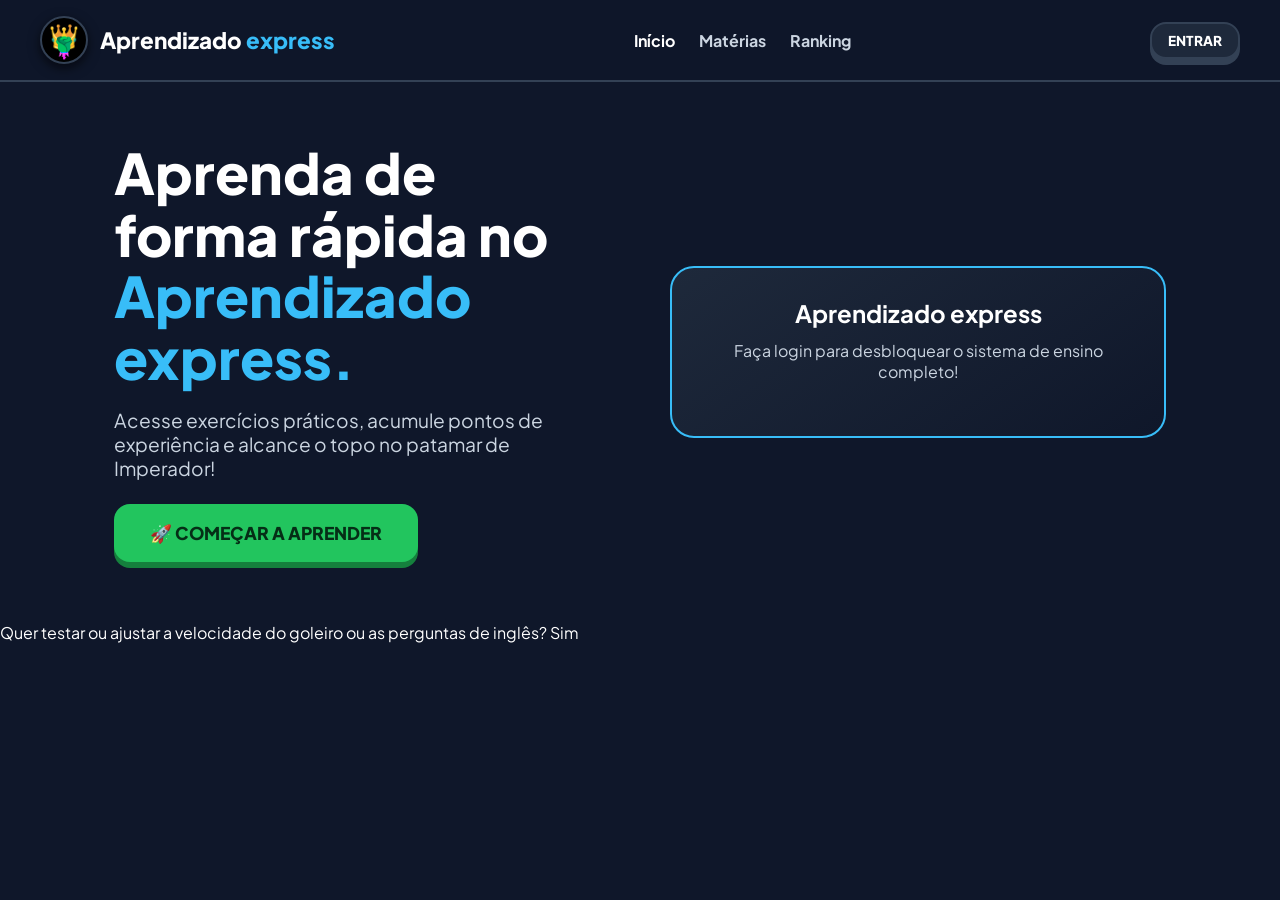
==== commit 29cf82e7: "Update aprendizadoexpress.index.html" ====
--- a/aprendizadoexpress.index.html
+++ b/aprendizadoexpress.index.html
@@ -14,9 +14,7 @@
     :root {
       --bg-midnight: #0F172A;
       --bg-slate: #1E293B;
-      --bg-card-hover: #334155;
       --border-color: #334155;
-
       --green-lime: #22C55E;
       --green-lime-dark: #15803D;
       --purple-electric: #8B5CF6;
@@ -24,10 +22,8 @@
       --orange-brand: #F97316;
       --blue-brand: #38BDF8;
       --red-alert: #EF4444;
-
       --text-white: #FFFFFF;
       --text-muted: #CBD5E1;
-
       --font-main: 'Plus Jakarta Sans', sans-serif;
       --font-pixel: 'Press Start 2P', monospace;
       --radius-lg: 24px;
@@ -53,8 +49,8 @@
       border-radius: 50%; border: 2px solid var(--border-color); box-shadow: 0 4px 12px rgba(0, 0, 0, 0.6); position: relative; overflow: hidden;
     }
     .custom-badge-icon { position: relative; width: 100%; height: 100%; display: flex; align-items: center; justify-content: center; }
-    .crown-bg { position: absolute; font-size: 1.5rem; top: 2px; z-index: 1; filter: drop-shadow(0 0 2px rgba(250, 204, 21, 0.5)); }
-    .rose-fg { position: absolute; font-size: 1.3rem; bottom: 2px; z-index: 2; filter: hue-rotate(180deg) saturate(3) brightness(1.2) drop-shadow(0 2px 4px rgba(0,0,0,0.8)); }
+    .crown-bg { position: absolute; font-size: 1.5rem; top: 2px; z-index: 1; }
+    .rose-fg { position: absolute; font-size: 1.3rem; bottom: 2px; z-index: 2; filter: hue-rotate(180deg) saturate(3) brightness(1.2); }
     .logo-text { font-size: 1.4rem; font-weight: 800; }
     .logo-text span { color: var(--blue-brand); }
     .nav-links { display: flex; gap: 24px; list-style: none; }
@@ -79,10 +75,7 @@
     .hero-content h1 { font-size: 3.5rem; font-weight: 800; line-height: 1.1; margin-bottom: 20px; }
     .hero-content h1 span { color: var(--blue-brand); }
     .hero-content p { font-size: 1.2rem; color: var(--text-muted); margin-bottom: 24px; }
-    .project-proposal-box { background-color: var(--bg-slate); border: 2px dashed var(--blue-brand); border-radius: var(--radius-md); padding: 18px 22px; margin-top: 20px; }
-    .project-proposal-box h4 { color: var(--blue-brand); font-size: 1.1rem; margin-bottom: 6px; display: flex; align-items: center; gap: 8px; }
-    .project-proposal-box p { font-size: 0.95rem; color: var(--text-muted); line-height: 1.4; margin-bottom: 0; }
-    .game-card-preview { background: linear-gradient(145deg, var(--bg-slate), #0F172A); border: 2px solid var(--blue-brand); border-radius: var(--radius-lg); padding: 30px; text-align: center; box-shadow: 0 10px 30px rgba(56, 189, 248, 0.2); }
+    .game-card-preview { background: linear-gradient(145deg, var(--bg-slate), #0F172A); border: 2px solid var(--blue-brand); border-radius: var(--radius-lg); padding: 30px; text-align: center; }
 
     /* LAYOUT MATÉRIAS */
     .app-layout { max-width: 1100px; margin: 30px auto; padding: 0 24px; display: grid; grid-template-columns: 1fr 340px; gap: 32px; width: 100%; }
@@ -98,47 +91,47 @@
     .stats-grid { display: grid; grid-template-columns: 1fr 1fr; gap: 12px; }
     .stat-box { background: var(--bg-midnight); border: 2px solid var(--border-color); border-radius: var(--radius-md); padding: 12px 16px; display: flex; align-items: center; gap: 12px; }
 
-    /* BADGES DE CLASSIFICAÇÃO */
-    .rank-badge { display: inline-block; padding: 4px 12px; border-radius: var(--radius-pill); font-size: 0.8rem; font-weight: 800; text-transform: uppercase; transition: all 0.3s ease; }
+    /* BADGES */
+    .rank-badge { display: inline-block; padding: 4px 12px; border-radius: var(--radius-pill); font-size: 0.8rem; font-weight: 800; text-transform: uppercase; }
     .rank-novato { background: rgba(203, 213, 225, 0.2); color: #CBD5E1; border: 1px solid #CBD5E1; }
     .rank-aprendiz { background: rgba(34, 197, 94, 0.2); color: var(--green-lime); border: 1px solid var(--green-lime); }
-    .rank-intermediario { background: rgba(56, 189, 248, 0.2); color: #38BDF8; border: 1px solid #38BDF8; }
-    .rank-avancado { background: rgba(139, 92, 246, 0.2); color: var(--purple-electric); border: 1px solid var(--purple-electric); }
-    .rank-imperador { background: rgba(250, 204, 21, 0.2); color: var(--yellow-gold); border: 1px solid var(--yellow-gold); }
-
-    /* ESTILOS MINI-GAME CORRIDA TOP-DOWN 2D */
-    .arcade-game-wrapper {
-      display: flex; flex-direction: column; align-items: center; gap: 12px; background: #000; padding: 14px;
-      border: 4px solid var(--border-color); border-radius: var(--radius-md); position: relative;
-    }
-    .arcade-canvas-container { position: relative; border: 3px solid var(--blue-brand); background: #0F172A; overflow: hidden; width: 640px; height: 400px; }
-    canvas#arcadeCanvas { display: block; image-rendering: pixelated; }
-    .arcade-hud {
-      display: flex; justify-content: space-between; width: 100%; max-width: 640px; font-family: var(--font-pixel);
-      font-size: 0.72rem; color: var(--yellow-gold); background: #1E293B; padding: 10px 14px; border-radius: 6px; border: 2px solid var(--border-color);
-    }
-    .arcade-controls-hint { font-size: 0.72rem; color: var(--text-muted); text-align: center; font-family: var(--font-pixel); }
-    .arcade-quiz-overlay {
-      position: absolute; top: 0; left: 0; width: 100%; height: 100%; background: rgba(15, 23, 42, 0.95);
-      backdrop-filter: blur(8px); display: flex; flex-direction: column; justify-content: center; align-items: center; padding: 24px; z-index: 50; text-align: center;
-    }
-    .arcade-quiz-card { background: var(--bg-slate); border: 3px solid var(--purple-electric); border-radius: var(--radius-lg); padding: 24px; width: 100%; max-width: 520px; box-shadow: 0 10px 30px rgba(139, 92, 246, 0.3); }
-    .arcade-quiz-options { display: grid; grid-template-columns: 1fr; gap: 10px; margin-top: 16px; }
-    .arcade-option-btn {
-      background-color: var(--bg-midnight); color: var(--text-white); border: 2px solid var(--border-color); padding: 12px 16px;
-      border-radius: var(--radius-md); font-weight: 700; font-size: 0.9rem; cursor: pointer; text-align: left; transition: all 0.2s;
-    }
-    .arcade-option-btn:hover { background-color: var(--purple-electric); border-color: var(--purple-electric); color: #fff; }
-
-    /* MODAIS & OUTROS */
+
+    /* ESTILOS MINI-GAME PÊNALTIS INGLÊS */
+    .penalty-game-wrapper {
+      display: flex; flex-direction: column; align-items: center; gap: 12px; background: #000; padding: 16px;
+      border: 4px solid var(--border-color); border-radius: var(--radius-md); position: relative; max-width: 620px; margin: 0 auto;
+    }
+    .penalty-question-board {
+      background: #1E293B; border: 2px solid var(--blue-brand); color: var(--text-white); padding: 12px 20px;
+      border-radius: var(--radius-md); font-size: 0.95rem; font-weight: 700; text-align: center; width: 100%; box-shadow: 0 4px 12px rgba(56, 189, 248, 0.2);
+    }
+    .penalty-canvas-box {
+      position: relative; border: 3px solid var(--green-lime); background: #0F172A; overflow: hidden; width: 580px; height: 320px;
+    }
+    canvas#penaltyCanvas { display: block; image-rendering: pixelated; width: 100%; height: 100%; }
+
+    /* BOTÕES NAS QUINAS DO GOL */
+    .corner-option-btn {
+      position: absolute; z-index: 20; background: rgba(15, 23, 42, 0.9); color: var(--yellow-gold);
+      border: 2px solid var(--yellow-gold); padding: 8px 14px; border-radius: 8px; font-weight: 800; font-size: 0.75rem;
+      cursor: pointer; transition: all 0.2s ease; box-shadow: 0 4px 10px rgba(0,0,0,0.5); font-family: var(--font-pixel);
+      max-width: 140px; text-align: center; white-space: nowrap; overflow: hidden; text-overflow: ellipsis;
+    }
+    .corner-option-btn:hover { background-color: var(--yellow-gold); color: #000; transform: scale(1.06); }
+    
+    /* Posições exatas nas quinas correspondentes ao gol desenhado no canvas */
+    .corner-tl { top: 25px; left: 25px; }   /* Quina Superior Esquerda */
+    .corner-bl { bottom: 85px; left: 25px; } /* Quina Inferior Esquerda */
+    .corner-tr { top: 25px; right: 25px; }  /* Quina Superior Direita */
+    .corner-br { bottom: 85px; right: 25px;} /* Quina Inferior Direita */
+
+    /* MODAIS */
     .modal-overlay { position: fixed; top: 0; left: 0; width: 100vw; height: 100vh; background: rgba(15, 23, 42, 0.95); backdrop-filter: blur(10px); z-index: 1000; display: flex; justify-content: center; align-items: center; }
     .modal-card { background: var(--bg-midnight); border: 2px solid var(--border-color); border-radius: var(--radius-lg); width: 100%; max-width: 680px; padding: 36px; max-height: 90vh; overflow-y: auto; }
     .auth-card { background-color: var(--bg-slate); border: 2px solid var(--border-color); border-radius: var(--radius-lg); padding: 36px; width: 100%; max-width: 460px; }
     .form-group { margin-bottom: 16px; display: flex; flex-direction: column; gap: 6px; }
     .form-group label { font-weight: 700; font-size: 0.85rem; text-transform: uppercase; color: var(--text-muted); }
-    .input-wrapper { position: relative; display: flex; align-items: center; }
-    .input-wrapper i { position: absolute; left: 16px; color: var(--text-muted); }
-    .input-wrapper input, .input-wrapper select { width: 100%; background-color: var(--bg-midnight); border: 2px solid var(--border-color); border-radius: var(--radius-md); padding: 14px 16px 14px 48px; color: var(--text-white); outline: none; font-weight: 600; }
+    .input-wrapper input { width: 100%; background-color: var(--bg-midnight); border: 2px solid var(--border-color); border-radius: var(--radius-md); padding: 14px 16px; color: var(--text-white); outline: none; font-weight: 600; }
     .toast-container { position: fixed; bottom: 30px; right: 30px; z-index: 2000; }
     .toast { background: var(--green-lime); color: #052E16; padding: 16px 24px; border-radius: var(--radius-md); font-weight: 800; box-shadow: 0 10px 25px rgba(0,0,0,0.3); }
 
@@ -177,7 +170,6 @@
       <div class="nav-actions">
         <div id="nav-logged-out-actions" class="nav-actions">
           <button class="btn-push btn-push-dark" style="padding: 8px 16px; font-size: 0.85rem;" onclick="openAuthModal('login')">Entrar</button>
-          <button class="btn-push btn-push-orange" style="padding: 8px 16px; font-size: 0.85rem;" onclick="openAuthModal('register')">Cadastrar</button>
         </div>
         <div id="nav-logged-in-actions" class="nav-actions hidden">
           <span id="nav-user-badge" style="font-weight: 700; color: var(--blue-brand); font-size: 0.9rem;"></span>
@@ -214,13 +206,13 @@
         <p style="color: var(--text-muted); margin-bottom: 30px;">Escolha uma disciplina para realizar as atividades e evoluir sua classificação.</p>
 
         <div class="subjects-list">
-          <div class="subject-card" onclick="openSubjectModal('Português')">
-            <div class="subject-icon" style="background: rgba(139, 92, 246, 0.15); color: var(--purple-electric);">
-              <i class="fa-solid fa-flag-checkered"></i>
+          <div class="subject-card" onclick="openSubjectModal('Inglês')">
+            <div class="subject-icon" style="background: rgba(250, 204, 21, 0.15); color: var(--yellow-gold);">
+              <i class="fa-solid fa-futbol"></i>
             </div>
             <div class="subject-info">
-              <h3>Português (Corrida Arcade Top-Down)</h3>
-              <p id="port-card-desc">Corrida retro 2D pixel art com 3 carros, obstáculos no asfalto e Quiz (+500 XP)</p>
+              <h3>Inglês (Mini-Game Pênaltis nas Quinas)</h3>
+              <p id="english-card-desc">Bata pênaltis escolhendo as quinas do gol (+500 XP)</p>
             </div>
             <i class="fa-solid fa-chevron-right" style="color: var(--text-muted);"></i>
           </div>
@@ -263,24 +255,20 @@
         <h3 style="margin-bottom: 16px;">Entrar na Conta</h3>
         <div class="form-group">
           <label>E-mail</label>
-          <div class="input-wrapper">
-            <input type="email" id="login-email" placeholder="seu@email.com" required>
-          </div>
+          <div class="input-wrapper"><input type="email" id="login-email" placeholder="seu@email.com" required></div>
         </div>
         <div class="form-group">
           <label>Senha</label>
-          <div class="input-wrapper">
-            <input type="password" id="login-password" placeholder="••••••••" required>
-          </div>
+          <div class="input-wrapper"><input type="password" id="login-password" placeholder="••••••••" required></div>
         </div>
         <button type="submit" class="btn-push btn-push-green" style="width: 100%;">Acessar Conta</button>
       </form>
     </div>
   </div>
 
-  <!-- MODAL JOGO CORRIDA DE PORTUGUÊS -->
+  <!-- MODAL JOGO PÊNALTIS DE INGLÊS -->
   <div class="modal-overlay hidden" id="modal-subject">
-    <div class="modal-card" style="max-width: 720px;">
+    <div class="modal-card" style="max-width: 680px;">
       <div style="display: flex; justify-content: space-between; align-items: center; margin-bottom: 16px;">
         <h3 id="modal-subject-title">Atividades</h3>
         <button class="btn-push btn-push-dark" style="padding: 6px 12px;" onclick="closeModal('modal-subject')">✕</button>
@@ -306,35 +294,34 @@
     let currentUser = JSON.parse(localStorage.getItem('session_user')) || defaultAccounts[0];
     let userProgress = JSON.parse(localStorage.getItem('progress_' + currentUser.email)) || { xp: 0, completedTasks: [] };
 
-    const portugueseQuizBank = [
-      { question: "Qual palavra está escrita de forma CORRETA?", options: ["Exceção", "Esceção", "Exessão", "Essessão"], answer: 0 },
-      { question: "Qual é a classe gramatical da palavra 'rapidamente'?", options: ["Substantivo", "Adjetivo", "Advérbio", "Verbo"], answer: 2 },
-      { question: "Assinale a alternativa com pronome oblíquo átono:", options: ["O cão correu rápido.", "Entreguei-lhe o livro.", "Nós fomos ao parque.", "Ele comprou uma casa."], answer: 1 },
-      { question: "Qual o plural da palavra 'cidadão'?", options: ["Cidadãos", "Cidadões", "Cidadães", "Cidadãoes"], answer: 0 },
-      { question: "Identifique o sujeito da frase: 'Deram a notícia mais cedo.'", options: ["Simples", "Composto", "Indeterminado", "Oculto"], answer: 2 }
+    const englishPenaltyQuestions = [
+      { question: "What is the past tense of 'go'?", options: ["Went", "Goed", "Gone", "Going"], answer: 0 },
+      { question: "Translate to English: 'Livro'", options: ["Pen", "Book", "Table", "Apple"], answer: 1 },
+      { question: "Complete: 'She ___ a student.'", options: ["am", "are", "is", "be"], answer: 2 },
+      { question: "What is the plural of 'child'?", options: ["Childs", "Children", "Childes", "Childrens"], answer: 1 }
     ];
 
-    // VARIÁVEIS DO MINI-GAME CORRIDA TOP-DOWN ARCADE
-    let arcadeCanvas, arcadeCtx;
-    let arcadeLoopId = null;
-    let arcadeRunning = false;
-    let arcadePaused = true;
-    let gameplayTimer = 10.00;
-    let gameplayInterval = null;
-    let totalCorrectQuizCount = 0;
-    let currentQuizIndex = 0;
-
-    let trackLength = 4000;
-    let cameraY = 0;
-    let playerArcadeCar = { x: 320, y: 340, speed: 0, maxSpeed: 5.5, width: 32, height: 50, color: '#22C55E', slowTimer: 0 };
-    
-    // IA Bots: Fluxo contínuo sem teletransporte
-    let arcadeBots = [
-      { name: "Bot 1", x: 250, y: 2600, speed: 3.2, maxSpeed: 5.2, width: 32, height: 50, color: '#EF4444', slowTimer: 0 },
-      { name: "Bot 2", x: 370, y: 1500, speed: 3.0, maxSpeed: 5.0, width: 32, height: 50, color: '#F97316', slowTimer: 0 }
-    ];
-    let obstacles = [];
-    let activeKeys = {};
+    // VARIÁVEIS MINI-GAME PÊNALTIS INGLÊS
+    let penaltyCanvas, penaltyCtx;
+    let penaltyLoopId = null;
+    let currentPenaltyIndex = 0;
+    let penaltyScore = 0;
+    let goalieX = 290;
+    let goalieY = 145;
+    let goalieSpeed = 1.8;
+    let goalieDirection = 1;
+    let isShooting = false;
+    let shotAnimProgress = 0;
+    let targetCorner = null; 
+    let shotResultText = "";
+    let isExploding = false;
+    let explosionTimer = 0;
+    let isGoalieAngry = false;
+    let goalieAngryTimer = 0;
+    let goalieLaughTimer = 0;
+    let goalieDiveState = null; 
+    let ballPos = { x: 290, y: 280 };
+    let ballSmokeParticles = [];
 
     window.onload = function() {
       updateUserSessionUI();
@@ -379,357 +366,300 @@
     }
 
     function closeModal(id) {
-      if (id === 'modal-subject') stopArcadeGame();
+      if (id === 'modal-subject') {
+        if (penaltyLoopId) { cancelAnimationFrame(penaltyLoopId); penaltyLoopId = null; }
+      }
       document.getElementById(id).classList.add('hidden');
     }
 
     function openSubjectModal(subject) {
       document.getElementById('modal-subject-title').innerText = subject;
       const container = document.getElementById('tasks-container');
-      const isRepeated = userProgress.completedTasks.includes("port_arcade_clear");
+      const isRepeated = userProgress.completedTasks.includes("english_penalty_clear");
 
       container.innerHTML = `
-        ${isRepeated ? '<div style="color: var(--yellow-gold); font-size: 0.85rem; text-align: center; margin-bottom: 8px;">🔄 Modo Treino (Sem concede XP)</div>' : ''}
-        <div class="arcade-game-wrapper">
-          <div class="arcade-hud">
-            <span id="arcade-hud-pos">POSIÇÃO: 3º / 3</span>
-            <span id="arcade-hud-speed">VELOCIDADE: 0 KM/H</span>
-            <span id="arcade-hud-timer">TEMPO LIVRE: 10.00s</span>
+        ${isRepeated ? '<div style="color: var(--yellow-gold); font-size: 0.75rem; text-align: center; margin-bottom: 8px; font-family: var(--font-pixel);">🔄 Modo Treino (Sem XP)</div>' : ''}
+        <div class="penalty-game-wrapper">
+          <div id="penalty-question-board" class="penalty-question-board">Loading question...</div>
+          <div class="penalty-canvas-box" id="penalty-canvas-box">
+            <canvas id="penaltyCanvas" width="580" height="320"></canvas>
+            <!-- Botões posicionados exatamente nas 4 quinas do gol -->
+            <button id="btn-corner-0" class="corner-option-btn corner-tl" onclick="executePenaltyShot(0)"></button>
+            <button id="btn-corner-1" class="corner-option-btn corner-bl" onclick="executePenaltyShot(1)"></button>
+            <button id="btn-corner-2" class="corner-option-btn corner-tr" onclick="executePenaltyShot(2)"></button>
+            <button id="btn-corner-3" class="corner-option-btn corner-br" onclick="executePenaltyShot(3)"></button>
           </div>
-          <div class="arcade-canvas-container">
-            <canvas id="arcadeCanvas" width="640" height="400"></canvas>
-            <div id="arcade-quiz-overlay" class="arcade-quiz-overlay">
-              <div class="arcade-quiz-card">
-                <h3 style="color: var(--purple-electric); margin-bottom: 12px; font-size: 1.1rem;"><i class="fa-solid fa-pause"></i> PAUSA: QUIZ DE PORTUGUÊS</h3>
-                <p id="arcade-quiz-question" style="font-size: 0.95rem; margin-bottom: 16px; color: var(--text-white); line-height: 1.4;">Carregando pergunta...</p>
-                <div id="arcade-quiz-options" class="arcade-quiz-options"></div>
-              </div>
-            </div>
-          </div>
-          <div class="arcade-controls-hint">🎮 WASD: W (Acelerar) | S (Frear) | A (Esquerda) | D (Direita)</div>
         </div>
       `;
       document.getElementById('modal-subject').classList.remove('hidden');
-      initArcadeRacingGame();
-    }
-
-    // --- CORRIDA ARCADE ---
-    function initArcadeRacingGame() {
-      arcadeCanvas = document.getElementById('arcadeCanvas');
-      if (!arcadeCanvas) return;
-      arcadeCtx = arcadeCanvas.getContext('2d');
-
-      arcadeRunning = true;
-      arcadePaused = true;
-      gameplayTimer = 10.00;
-      totalCorrectQuizCount = 0;
-      currentQuizIndex = 0;
-
-      trackLength = 4000;
-      cameraY = trackLength - 400;
-      playerArcadeCar = { x: 320, y: 340, speed: 0, maxSpeed: 5.5, width: 32, height: 50, color: '#22C55E', slowTimer: 0 };
-
-      arcadeBots = [
-        { name: "Bot 1", x: 250, y: 2600, speed: 3.2, maxSpeed: 5.2, width: 32, height: 50, color: '#EF4444', slowTimer: 0 },
-        { name: "Bot 2", x: 370, y: 1500, speed: 3.0, maxSpeed: 5.0, width: 32, height: 50, color: '#F97316', slowTimer: 0 }
-      ];
-
-      obstacles = [];
-      for (let pos = 800; pos < trackLength - 300; pos += 350) {
-        let typeRand = Math.random();
-        let type = typeRand < 0.35 ? 'pneu' : (typeRand < 0.7 ? 'buraco' : 'pedra');
-        let laneX = 180 + Math.random() * 280;
-        obstacles.push({ x: laneX, y: pos, type: type, width: 36, height: 36 });
-      }
-
-      activeKeys = {};
-      window.addEventListener('keydown', handleArcadeKeyDown);
-      window.addEventListener('keyup', handleArcadeKeyUp);
-
-      if (arcadeLoopId) cancelAnimationFrame(arcadeLoopId);
-      runArcadeGameLoop();
-      showNextArcadeQuiz();
-    }
-
-    function stopArcadeGame() {
-      arcadeRunning = false;
-      arcadePaused = false;
-      if (arcadeLoopId) cancelAnimationFrame(arcadeLoopId);
-      if (gameplayInterval) clearInterval(gameplayInterval);
-      window.removeEventListener('keydown', handleArcadeKeyDown);
-      window.removeEventListener('keyup', handleArcadeKeyUp);
-    }
-
-    function handleArcadeKeyDown(e) {
-      const k = e.key.toLowerCase();
-      if (['w', 'a', 's', 'd'].includes(k)) { activeKeys[k] = true; }
-    }
-    function handleArcadeKeyUp(e) {
-      const k = e.key.toLowerCase();
-      activeKeys[k] = false;
-    }
-
-    function showNextArcadeQuiz() {
-      arcadePaused = true;
-      if (gameplayInterval) clearInterval(gameplayInterval);
-
-      if (currentQuizIndex >= portugueseQuizBank.length) currentQuizIndex = 0;
-      const q = portugueseQuizBank[currentQuizIndex];
-      const overlay = document.getElementById('arcade-quiz-overlay');
-      const qText = document.getElementById('arcade-quiz-question');
-      const qOptions = document.getElementById('arcade-quiz-options');
-
-      if (!overlay) return;
-      qText.innerText = q.question;
-      qOptions.innerHTML = '';
-
-      q.options.forEach((opt, idx) => {
-        const btn = document.createElement('button');
-        btn.className = 'arcade-option-btn';
-        btn.innerText = `${String.fromCharCode(65 + idx)}) ${opt}`;
-        btn.onclick = () => submitArcadeQuizAnswer(idx);
-        qOptions.appendChild(btn);
+      initPenaltyGame();
+    }
+
+    // --- MINI-GAME PÊNALTIS ---
+    function initPenaltyGame() {
+      penaltyCanvas = document.getElementById('penaltyCanvas');
+      if (!penaltyCanvas) return;
+      penaltyCtx = penaltyCanvas.getContext('2d');
+
+      currentPenaltyIndex = 0;
+      penaltyScore = 0;
+      goalieSpeed = 1.8;
+
+      const existingOverlay = document.getElementById('penalty-finish-overlay');
+      if (existingOverlay) existingOverlay.remove();
+
+      for (let i = 0; i < 4; i++) {
+        const btn = document.getElementById(`btn-corner-${i}`);
+        if (btn) btn.classList.remove('hidden');
+      }
+
+      resetBallAndGoaliePosition();
+
+      if (penaltyLoopId) cancelAnimationFrame(penaltyLoopId);
+      runPenaltyLoop();
+      loadPenaltyQuestion();
+    }
+
+    function resetBallAndGoaliePosition() {
+      goalieX = 290;
+      goalieY = 145;
+      goalieDirection = 1;
+      isShooting = false;
+      shotAnimProgress = 0;
+      targetCorner = null;
+      shotResultText = "";
+      isExploding = false;
+      explosionTimer = 0;
+      isGoalieAngry = false;
+      goalieAngryTimer = 0;
+      goalieLaughTimer = 0;
+      goalieDiveState = null;
+      ballSmokeParticles = [];
+      ballPos = { x: 290, y: 280 };
+    }
+
+    function runPenaltyLoop() {
+      updatePenaltyPhysics();
+      drawPenaltyScene();
+      penaltyLoopId = requestAnimationFrame(runPenaltyLoop);
+    }
+
+    function updatePenaltyPhysics() {
+      if (!isShooting && goalieLaughTimer <= 0 && goalieAngryTimer <= 0 && !goalieDiveState) {
+        goalieX += goalieSpeed * goalieDirection;
+        if (goalieX < 165 || goalieX > 415) goalieDirection *= -1;
+      }
+
+      if (isShooting) {
+        shotAnimProgress += 0.04;
+        let startX = 290, startY = 280;
+        let endX = startX, endY = startY;
+
+        if (targetCorner === 0) { endX = 185; endY = 95; }  // TL (Superior Esquerda)
+        if (targetCorner === 1) { endX = 185; endY = 175; } // BL (Inferior Esquerda)
+        if (targetCorner === 2) { endX = 395; endY = 95; }  // TR (Superior Direita)
+        if (targetCorner === 3) { endX = 395; endY = 175; } // BR (Inferior Direita)
+
+        ballPos.x = startX + (endX - startX) * Math.min(1, shotAnimProgress);
+        ballPos.y = startY + (endY - startY) * Math.min(1, shotAnimProgress);
+
+        if (isExploding) {
+          ballSmokeParticles.push({
+            x: ballPos.x + (Math.random() - 0.5) * 6,
+            y: ballPos.y + (Math.random() - 0.5) * 6,
+            vx: (Math.random() - 0.5) * 2, vy: (Math.random() - 0.5) * 2,
+            size: Math.random() * 5 + 3, color: Math.random() > 0.5 ? '#F97316' : '#EF4444', life: 1
+          });
+        }
+
+        if (shotAnimProgress >= 1.0) {
+          isShooting = false;
+          evaluatePenaltyOutcome();
+        }
+      }
+
+      for (let i = ballSmokeParticles.length - 1; i >= 0; i--) {
+        const p = ballSmokeParticles[i];
+        p.x += p.vx; p.y += p.vy; p.life -= 0.05;
+        if (p.life <= 0) ballSmokeParticles.splice(i, 1);
+      }
+
+      if (explosionTimer > 0) explosionTimer--;
+      if (goalieLaughTimer > 0) goalieLaughTimer--;
+      if (goalieAngryTimer > 0) goalieAngryTimer--;
+    }
+
+    function drawPenaltyScene() {
+      if (!penaltyCtx) return;
+      const w = penaltyCanvas.width;
+      const h = penaltyCanvas.height;
+
+      penaltyCtx.fillStyle = '#15803D';
+      penaltyCtx.fillRect(0, 0, w, h);
+      penaltyCtx.fillStyle = '#16a34a';
+      for (let y = 140; y < h; y += 30) { penaltyCtx.fillRect(0, y, w, 15); }
+
+      // Desenho do Gol (Linhas das Quinas)
+      penaltyCtx.strokeStyle = '#FFFFFF';
+      penaltyCtx.lineWidth = 6;
+      penaltyCtx.strokeRect(140, 70, 300, 140);
+
+      penaltyCtx.fillStyle = '#FFFFFF';
+      penaltyCtx.fillRect(284, 275, 12, 6);
+
+      penaltyCtx.save();
+      let gColor = '#FACC15';
+      let gX = goalieX, gY = goalieY, gW = 32, gH = 55;
+
+      if (isGoalieAngry || goalieAngryTimer > 0) gColor = '#EF4444';
+      if (goalieDiveState) {
+        if (goalieDiveState === 'up_left') { gX -= 40; gY -= 30; }
+        if (goalieDiveState === 'down_left') { gX -= 40; gY += 20; gH = 35; }
+        if (goalieDiveState === 'up_right') { gX += 40; gY -= 30; }
+        if (goalieDiveState === 'down_right') { gX += 40; gY += 20; gH = 35; }
+      }
+
+      penaltyCtx.fillStyle = gColor;
+      penaltyCtx.fillRect(gX - gW/2, gY, gW, gH);
+      penaltyCtx.restore();
+
+      const strikerX = 278, strikerY = 280;
+      penaltyCtx.fillStyle = '#38BDF8';
+      penaltyCtx.fillRect(strikerX, strikerY, 24, 35);
+
+      ballSmokeParticles.forEach(p => {
+        penaltyCtx.save();
+        penaltyCtx.globalAlpha = p.life;
+        penaltyCtx.fillStyle = p.color;
+        penaltyCtx.fillRect(p.x, p.y, p.size, p.size);
+        penaltyCtx.restore();
       });
-      overlay.classList.remove('hidden');
-    }
-
-    function submitArcadeQuizAnswer(selectedIdx) {
-      const q = portugueseQuizBank[currentQuizIndex];
-      const isCorrect = (selectedIdx === q.answer);
-      document.getElementById('arcade-quiz-overlay').classList.add('hidden');
-
-      if (isCorrect) {
-        totalCorrectQuizCount++;
-        let currentPos = getPlayerPositionRank();
-        if (currentPos > 1) {
-          cameraY -= 450; // Ultrapassa imediatamente o bot da frente
-          showToast("✨ Acerto! Ultrapassagem realizada com sucesso!");
+
+      if (!isExploding || explosionTimer > 0) {
+        penaltyCtx.fillStyle = isExploding ? '#F97316' : '#FFFFFF';
+        penaltyCtx.beginPath(); penaltyCtx.arc(ballPos.x, ballPos.y, 7, 0, Math.PI * 2); penaltyCtx.fill();
+      }
+
+      if (shotResultText) {
+        penaltyCtx.font = '9px "Press Start 2P"';
+        penaltyCtx.fillStyle = shotResultText.includes("GOL!") ? '#22C55E' : '#EF4444';
+        penaltyCtx.textAlign = 'center';
+        penaltyCtx.fillText(shotResultText, w / 2, 45);
+        penaltyCtx.textAlign = 'left';
+      }
+
+      penaltyCtx.font = '7px "Press Start 2P"';
+      penaltyCtx.fillStyle = '#FFFFFF';
+      penaltyCtx.fillText(`GOLS: ${penaltyScore}/${englishPenaltyQuestions.length}`, 15, 20);
+    }
+
+    function loadPenaltyQuestion() {
+      if (currentPenaltyIndex >= englishPenaltyQuestions.length) {
+        finishPenaltyGame();
+        return;
+      }
+      const q = englishPenaltyQuestions[currentPenaltyIndex];
+      const board = document.getElementById('penalty-question-board');
+      if (board) board.innerText = `Q${currentPenaltyIndex + 1}: ${q.question}`;
+
+      for (let i = 0; i < 4; i++) {
+        const btn = document.getElementById(`btn-corner-${i}`);
+        if (btn) {
+          btn.innerText = q.options[i];
+          btn.disabled = isShooting || goalieLaughTimer > 0 || goalieAngryTimer > 0;
+        }
+      }
+    }
+
+    function executePenaltyShot(cornerIdx) {
+      if (isShooting || goalieLaughTimer > 0 || goalieAngryTimer > 0) return;
+      const q = englishPenaltyQuestions[currentPenaltyIndex];
+      const isCorrectOption = (cornerIdx === q.answer);
+
+      isShooting = true;
+      shotAnimProgress = 0;
+      targetCorner = cornerIdx;
+      shotResultText = "";
+      ballPos = { x: 290, y: 280 };
+
+      let isSameSideOfGoalie = (goalieX < 290 && (cornerIdx === 0 || cornerIdx === 1)) || (goalieX >= 290 && (cornerIdx === 2 || cornerIdx === 3));
+      isExploding = (!isCorrectOption && !isSameSideOfGoalie);
+
+      for (let i = 0; i < 4; i++) {
+        const btn = document.getElementById(`btn-corner-${i}`);
+        if (btn) btn.disabled = true;
+      }
+    }
+
+    function evaluatePenaltyOutcome() {
+      const q = englishPenaltyQuestions[currentPenaltyIndex];
+      const isCorrectOption = (targetCorner === q.answer);
+      let isSameSideOfGoalie = (goalieX < 290 && (targetCorner === 0 || targetCorner === 1)) || (goalieX >= 290 && (targetCorner === 2 || targetCorner === 3));
+
+      if (isCorrectOption) {
+        penaltyScore++;
+        shotResultText = "⚽ GOL!";
+        showToast("⚽ Golaço! Resposta correta!");
+        goalieSpeed += 0.4;
+      } else {
+        if (isSameSideOfGoalie) {
+          shotResultText = "❌ DEFESA DO GOLEIRO!";
+          showToast("❌ Defesa do goleiro!");
+          if (targetCorner === 0) goalieDiveState = 'up_left';
+          if (targetCorner === 1) goalieDiveState = 'down_left';
+          if (targetCorner === 2) goalieDiveState = 'up_right';
+          if (targetCorner === 3) goalieDiveState = 'down_right';
         } else {
-          showToast("✨ Acerto! Você manteve a liderança em 1º lugar!");
+          shotResultText = "💥 BOLA NA TRAVE/FORA!";
+          explosionTimer = 35;
+          showToast("💥 Resposta incorreta.");
         }
-      } else {
-        showToast("❌ Resposta incorreta! Posição mantida.");
-      }
-
-      currentQuizIndex++;
-      resumeArcadeGameplay();
-    }
-
-    function resumeArcadeGameplay() {
-      arcadePaused = false;
-      gameplayTimer = 10.00;
-      updateArcadeTimerDisplay();
-
-      if (gameplayInterval) clearInterval(gameplayInterval);
-      gameplayInterval = setInterval(() => {
-        if (arcadeRunning && !arcadePaused) {
-          gameplayTimer -= 0.1;
-          if (gameplayTimer <= 0.05) {
-            gameplayTimer = 0.00;
-            updateArcadeTimerDisplay();
-            clearInterval(gameplayInterval);
-            showNextArcadeQuiz();
-          } else {
-            updateArcadeTimerDisplay();
-          }
-        }
-      }, 100);
-    }
-
-    function updateArcadeTimerDisplay() {
-      const timerEl = document.getElementById('arcade-hud-timer');
-      if (timerEl) timerEl.innerText = `TEMPO LIVRE: ${gameplayTimer.toFixed(2)}s`;
-    }
-
-    function runArcadeGameLoop() {
-      if (!arcadeRunning) return;
-      if (!arcadePaused) updateArcadePhysics();
-      drawArcadeScene();
-      arcadeLoopId = requestAnimationFrame(runArcadeGameLoop);
-    }
-
-    function updateArcadePhysics() {
-      let effectiveMaxSpeed = playerArcadeCar.maxSpeed;
-      if (playerArcadeCar.slowTimer > 0) {
-        playerArcadeCar.slowTimer--;
-        effectiveMaxSpeed = 2.0; // Desaceleração por colisão
-      }
-
-      if (activeKeys['w']) playerArcadeCar.speed = Math.min(effectiveMaxSpeed, playerArcadeCar.speed + 0.08);
-      else if (activeKeys['s']) playerArcadeCar.speed = Math.max(0, playerArcadeCar.speed - 0.15);
-      else playerArcadeCar.speed = Math.max(0, playerArcadeCar.speed - 0.03);
-
-      if (activeKeys['a']) playerArcadeCar.x -= 4.0;
-      if (activeKeys['d']) playerArcadeCar.x += 4.0;
-      playerArcadeCar.x = Math.max(155, Math.min(485, playerArcadeCar.x));
-
-      cameraY -= playerArcadeCar.speed;
-
-      // Movimentação contínua dos Bots sem teletransporte
-      arcadeBots.forEach(bot => {
-        let botMax = bot.maxSpeed;
-        if (bot.slowTimer > 0) {
-          bot.slowTimer--;
-          botMax = 2.0;
-          bot.speed = Math.max(1.0, bot.speed - 0.1);
-        } else {
-          bot.speed = Math.min(botMax, bot.speed + 0.05);
-        }
-        bot.y -= bot.speed;
-
-        // IA do Bot colide com obstáculos
-        obstacles.forEach(obs => {
-          if (bot.slowTimer === 0 && Math.abs(bot.x - obs.x) < 30 && Math.abs(bot.y - obs.y) < 30) {
-            bot.slowTimer = 90;
-          }
-        });
-      });
-
-      // Colisão do jogador com obstáculos
-      let playerWorldY = cameraY + playerArcadeCar.y;
-      obstacles.forEach(obs => {
-        if (playerArcadeCar.slowTimer === 0 && Math.abs(playerArcadeCar.x - obs.x) < 32 && Math.abs(playerWorldY - obs.y) < 32) {
-          playerArcadeCar.slowTimer = 120;
-          showToast("⚠️ Colisão com obstáculo! Pressione W para acelerar.");
-        }
-      });
-
-      if (cameraY <= 100) finishArcadeRacingGame();
-      updateArcadeHUDInfo();
-    }
-
-    function getPlayerPositionRank() {
-      let playerWorldY = cameraY + playerArcadeCar.y;
-      let rank = 3;
-      arcadeBots.forEach(bot => {
-        if (bot.y < playerWorldY) rank++;
-      });
-      return Math.max(1, Math.min(3, rank));
-    }
-
-    function updateArcadeHUDInfo() {
-      let currentPos = getPlayerPositionRank();
-      let speedKmH = Math.floor(playerArcadeCar.speed * 40);
-      document.getElementById('arcade-hud-pos').innerText = `POSIÇÃO: ${currentPos}º / 3`;
-      document.getElementById('arcade-hud-speed').innerText = `VELOCIDADE: ${speedKmH} KM/H`;
-    }
-
-    function drawArcadeScene() {
-      if (!arcadeCtx) return;
-      const w = arcadeCanvas.width;
-      const h = arcadeCanvas.height;
-
-      // 1. Gramado
-      arcadeCtx.fillStyle = '#15803D';
-      arcadeCtx.fillRect(0, 0, w, h);
-
-      // 2. Asfalto
-      let roadLeft = 140;
-      let roadRight = 500;
-      arcadeCtx.fillStyle = '#1E293B';
-      arcadeCtx.fillRect(roadLeft, 0, roadRight - roadLeft, h);
-
-      // 3. Zebras
-      let zebraSize = 20;
-      let zebraOffset = Math.floor(cameraY) % (zebraSize * 2);
-      for (let zy = -zebraSize + zebraOffset; zy < h + zebraSize; zy += zebraSize) {
-        let isRed = (Math.floor((zy + cameraY) / zebraSize) % 2 === 0);
-        arcadeCtx.fillStyle = isRed ? '#EF4444' : '#FFFFFF';
-        arcadeCtx.fillRect(roadLeft - 8, zy, 8, zebraSize);
-        arcadeCtx.fillRect(roadRight, zy, 8, zebraSize);
-      }
-
-      // Linhas centrais
-      arcadeCtx.strokeStyle = '#334155';
-      arcadeCtx.lineWidth = 2;
-      arcadeCtx.setLineDash([20, 20]);
-      arcadeCtx.lineDashOffset = cameraY;
-      arcadeCtx.beginPath();
-      arcadeCtx.moveTo(w / 2, 0); arcadeCtx.lineTo(w / 2, h);
-      arcadeCtx.stroke();
-      arcadeCtx.setLineDash([]);
-
-      // 4. Linha de Chegada Xadrez
-      let finishLineScreenY = 200 - cameraY;
-      if (finishLineScreenY >= -50 && finishLineScreenY <= h + 50) {
-        arcadeCtx.fillStyle = '#FFFFFF';
-        arcadeCtx.fillRect(roadLeft, finishLineScreenY, roadRight - roadLeft, 20);
-        arcadeCtx.fillStyle = '#000000';
-        for (let bx = roadLeft; bx < roadRight; bx += 20) {
-          arcadeCtx.fillRect(bx, finishLineScreenY, 10, 20);
-        }
-      }
-
-      // 5. Renderizar Obstáculos (Pneus, Buracos e Pedras)
-      obstacles.forEach(obs => {
-        let screenObsY = obs.y - cameraY;
-        if (screenObsY >= -40 && screenObsY <= h + 40) {
-          if (obs.type === 'pneu') {
-            arcadeCtx.fillStyle = '#334155';
-            arcadeCtx.beginPath(); arcadeCtx.arc(obs.x, screenObsY, 16, 0, Math.PI * 2); arcadeCtx.fill();
-            arcadeCtx.fillStyle = '#64748B';
-            arcadeCtx.beginPath(); arcadeCtx.arc(obs.x, screenObsY, 8, 0, Math.PI * 2); arcadeCtx.fill();
-          } else if (obs.type === 'buraco') {
-            arcadeCtx.fillStyle = '#000000';
-            arcadeCtx.beginPath(); arcadeCtx.ellipse(obs.x, screenObsY, 18, 12, 0, 0, Math.PI * 2); arcadeCtx.fill();
-          } else {
-            arcadeCtx.fillStyle = '#64748B';
-            arcadeCtx.beginPath(); arcadeCtx.arc(obs.x, screenObsY, 14, 0, Math.PI * 2); arcadeCtx.fill();
-          }
-        }
-      });
-
-      // 6. Carros Bots
-      arcadeBots.forEach(bot => {
-        let screenBotY = bot.y - cameraY;
-        if (screenBotY >= -60 && screenBotY <= h + 60) {
-          arcadeCtx.fillStyle = bot.color;
-          arcadeCtx.fillRect(bot.x - bot.width / 2, screenBotY - bot.height / 2, bot.width, bot.height);
-          arcadeCtx.fillStyle = '#000';
-          arcadeCtx.fillRect(bot.x - 10, screenBotY - 14, 20, 10);
-        }
-      });
-
-      // 7. Carro Jogador
-      arcadeCtx.fillStyle = playerArcadeCar.color;
-      arcadeCtx.fillRect(playerArcadeCar.x - playerArcadeCar.width / 2, playerArcadeCar.y - playerArcadeCar.height / 2, playerArcadeCar.width, playerArcadeCar.height);
-      arcadeCtx.fillStyle = '#0F172A';
-      arcadeCtx.fillRect(playerArcadeCar.x - 10, playerArcadeCar.y - 14, 20, 10);
-    }
-
-    function finishArcadeRacingGame() {
-      arcadeRunning = false;
-      arcadePaused = true;
-      if (gameplayInterval) clearInterval(gameplayInterval);
-
-      let finalPos = getPlayerPositionRank();
-      
-      // Regra de Penalidade Solicitada: 1º lugar = 500 XP, 2º lugar = -20 XP (480 XP), 3º/4º/5º = desconto proporcional
-      let earnedXP = 500;
-      if (finalPos === 2) earnedXP = 480;
-      else if (finalPos === 3) earnedXP = 440;
-      else if (finalPos === 4) earnedXP = 400;
-      else if (finalPos >= 5) earnedXP = 360;
-
-      const isFirstAttempt = !userProgress.completedTasks.includes("port_arcade_clear");
-      if (isFirstAttempt) {
-        userProgress.completedTasks.push("port_arcade_clear");
+      }
+
+      setTimeout(() => {
+        resetBallAndGoaliePosition();
+        currentPenaltyIndex++;
+        loadPenaltyQuestion();
+      }, 1600);
+    }
+
+    function finishPenaltyGame() {
+      for (let i = 0; i < 4; i++) {
+        const btn = document.getElementById(`btn-corner-${i}`);
+        if (btn) btn.classList.add('hidden');
+      }
+
+      const board = document.getElementById('penalty-question-board');
+      if (board) board.innerText = "PENALTY SHOOTOUT FINISHED!";
+
+      const isFirstAttempt = !userProgress.completedTasks.includes("english_penalty_clear");
+      let earnedXP = 0;
+
+      if (penaltyScore >= 3 && isFirstAttempt) {
+        earnedXP = 500;
+        userProgress.completedTasks.push("english_penalty_clear");
         userProgress.xp += earnedXP;
         saveUserData();
         updateDashboard();
       }
 
-      const overlay = document.getElementById('arcade-quiz-overlay');
-      const qText = document.getElementById('arcade-quiz-question');
-      const qOptions = document.getElementById('arcade-quiz-options');
-
-      if (!overlay) return;
-      qText.innerHTML = `🏁 CORRIDA FINALIZADA!<br><br>Posição Final: <strong style="color: var(--yellow-gold);">${finalPos}º Lugar</strong><br>Perguntas Corretas: ${totalCorrectQuizCount} / ${portugueseQuizBank.length}`;
-      qOptions.innerHTML = `
-        ${isFirstAttempt ? `<p style="color: var(--blue-brand); font-family: var(--font-pixel); font-size: 0.75rem; margin-bottom: 12px;">🎉 +${earnedXP} XP Resgatados!</p>` : `<p style="color: var(--text-muted); font-family: var(--font-pixel); font-size: 0.65rem; margin-bottom: 12px;">🔄 Modo Treino (Sem XP).</p>`}
-        <button class="arcade-option-btn" style="text-align: center; background-color: var(--green-lime); color: #052E16; font-weight: 800;" onclick="initArcadeRacingGame()">🔄 Jogar Novamente</button>
+      const canvasBox = document.getElementById('penalty-canvas-box');
+      if (!canvasBox) return;
+
+      const finishOverlay = document.createElement('div');
+      finishOverlay.id = 'penalty-finish-overlay';
+      finishOverlay.style.position = "absolute";
+      finishOverlay.style.top = "0"; finishOverlay.style.left = "0"; finishOverlay.style.width = "100%"; finishOverlay.style.height = "100%";
+      finishOverlay.style.background = "rgba(15, 23, 42, 0.95)"; finishOverlay.style.display = "flex"; finishOverlay.style.flexDirection = "column";
+      finishOverlay.style.justifyContent = "center"; finishOverlay.style.alignItems = "center"; finishOverlay.style.gap = "14px"; finishOverlay.style.zIndex = "50";
+
+      finishOverlay.innerHTML = `
+        <h2 style="color: var(--yellow-gold); font-family: var(--font-pixel); font-size: 0.9rem;">FIM DA DISPUTA DE PÊNALTIS!</h2>
+        <p style="color: var(--green-lime); font-family: var(--font-pixel); font-size: 0.75rem;">Gols: ${penaltyScore} / ${englishPenaltyQuestions.length}</p>
+        ${isFirstAttempt && penaltyScore >= 3 ? `<p style="color: var(--blue-brand); font-family: var(--font-pixel); font-size: 0.7rem;">🎉 +${earnedXP} XP Resgatados!</p>` : `<p style="color: var(--text-muted); font-family: var(--font-pixel); font-size: 0.65rem;">🔄 Modo Treino (Sem XP).</p>`}
+        <button class="btn-push btn-push-green" style="font-family: var(--font-pixel); font-size: 0.7rem;" onclick="initPenaltyGame()">🔄 Jogar Novamente</button>
       `;
-      overlay.classList.remove('hidden');
+      canvasBox.appendChild(finishOverlay);
     }
 
     function renderRanking() {
@@ -763,3 +693,6 @@
   </script>
 </body>
 </html>
+Quer testar ou ajustar a velocidade do goleiro ou as perguntas de inglês?
+
+Sim
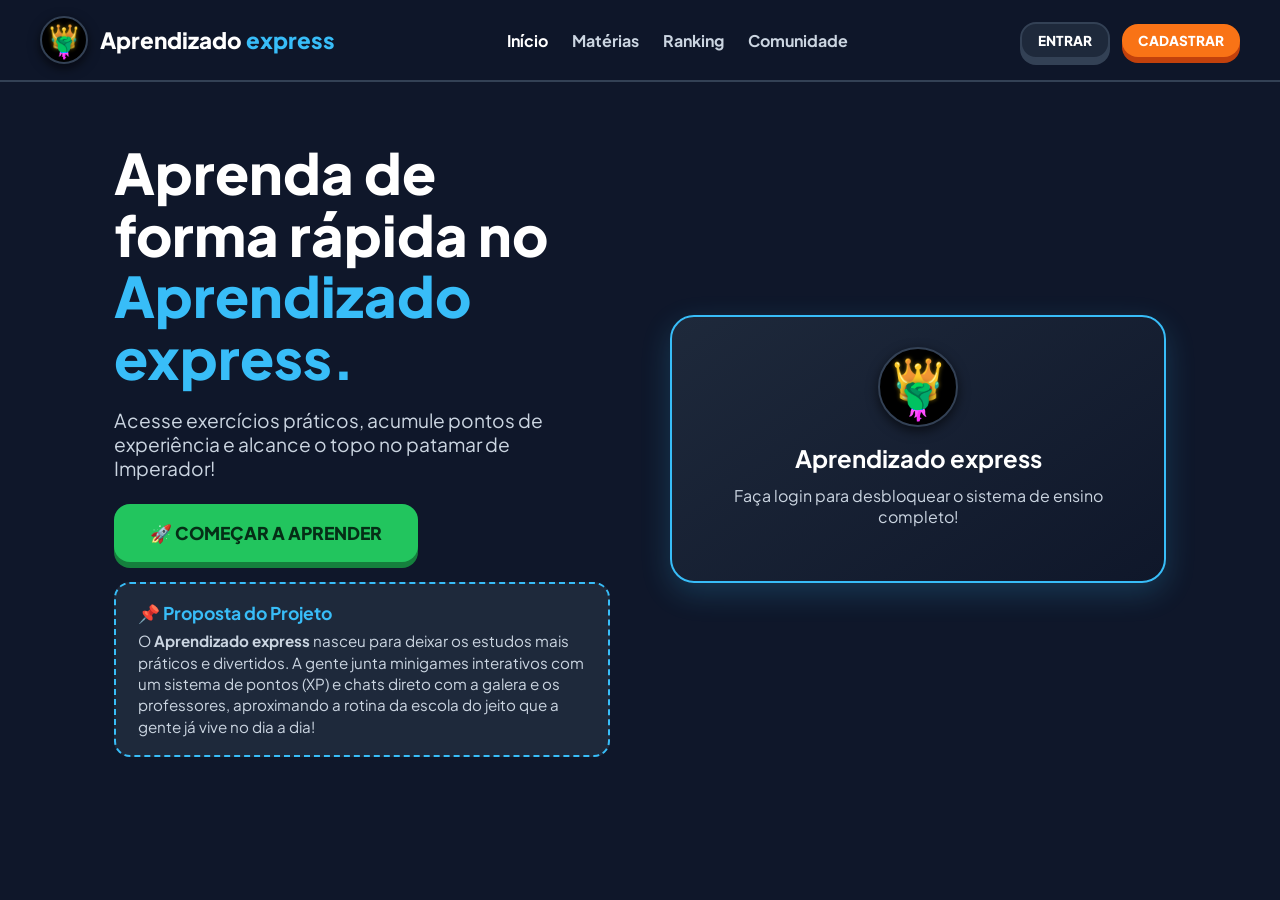
==== commit e875a948: "Update aprendizadoexpress.index.html" ====
--- a/aprendizadoexpress.index.html
+++ b/aprendizadoexpress.index.html
@@ -11,10 +11,13 @@
   <link rel="stylesheet" href="https://cdnjs.cloudflare.com/ajax/libs/font-awesome/6.4.0/css/all.min.css">
 
   <style>
+    /* VARIÁVEIS DE DESIGN */
     :root {
       --bg-midnight: #0F172A;
       --bg-slate: #1E293B;
+      --bg-card-hover: #334155;
       --border-color: #334155;
+
       --green-lime: #22C55E;
       --green-lime-dark: #15803D;
       --purple-electric: #8B5CF6;
@@ -22,8 +25,10 @@
       --orange-brand: #F97316;
       --blue-brand: #38BDF8;
       --red-alert: #EF4444;
+
       --text-white: #FFFFFF;
       --text-muted: #CBD5E1;
+
       --font-main: 'Plus Jakarta Sans', sans-serif;
       --font-pixel: 'Press Start 2P', monospace;
       --radius-lg: 24px;
@@ -31,8 +36,22 @@
       --radius-pill: 999px;
     }
 
-    * { margin: 0; padding: 0; box-sizing: border-box; font-family: var(--font-main); }
-    body { background-color: var(--bg-midnight); color: var(--text-white); min-height: 100vh; overflow-x: hidden; display: flex; flex-direction: column; }
+    * {
+      margin: 0;
+      padding: 0;
+      box-sizing: border-box;
+      font-family: var(--font-main);
+    }
+
+    body {
+      background-color: var(--bg-midnight);
+      color: var(--text-white);
+      min-height: 100vh;
+      overflow-x: hidden;
+      display: flex;
+      flex-direction: column;
+    }
+
     .hidden { display: none !important; }
 
     /* NAVBAR */
@@ -40,90 +59,345 @@
       background-color: rgba(15, 23, 42, 0.95);
       backdrop-filter: blur(12px);
       border-bottom: 2px solid var(--border-color);
-      position: sticky; top: 0; z-index: 100; padding: 16px 32px;
-    }
-    .nav-container { max-width: 1200px; margin: 0 auto; display: flex; justify-content: space-between; align-items: center; }
-    .logo-group { display: flex; align-items: center; gap: 12px; cursor: pointer; }
+      position: sticky;
+      top: 0;
+      z-index: 100;
+      padding: 16px 32px;
+    }
+    .nav-container {
+      max-width: 1200px;
+      margin: 0 auto;
+      display: flex;
+      justify-content: space-between;
+      align-items: center;
+    }
+    .logo-group {
+      display: flex;
+      align-items: center;
+      gap: 12px;
+      cursor: pointer;
+    }
+
     .logo-icon-box {
-      background: #000000; width: 48px; height: 48px; display: flex; align-items: center; justify-content: center;
-      border-radius: 50%; border: 2px solid var(--border-color); box-shadow: 0 4px 12px rgba(0, 0, 0, 0.6); position: relative; overflow: hidden;
-    }
-    .custom-badge-icon { position: relative; width: 100%; height: 100%; display: flex; align-items: center; justify-content: center; }
-    .crown-bg { position: absolute; font-size: 1.5rem; top: 2px; z-index: 1; }
-    .rose-fg { position: absolute; font-size: 1.3rem; bottom: 2px; z-index: 2; filter: hue-rotate(180deg) saturate(3) brightness(1.2); }
-    .logo-text { font-size: 1.4rem; font-weight: 800; }
+      background: #000000;
+      width: 48px;
+      height: 48px;
+      display: flex;
+      align-items: center;
+      justify-content: center;
+      border-radius: 50%;
+      border: 2px solid var(--border-color);
+      box-shadow: 0 4px 12px rgba(0, 0, 0, 0.6);
+      position: relative;
+      overflow: hidden;
+    }
+
+    .custom-badge-icon {
+      position: relative;
+      width: 100%;
+      height: 100%;
+      display: flex;
+      align-items: center;
+      justify-content: center;
+    }
+
+    .crown-bg {
+      position: absolute;
+      font-size: 1.5rem;
+      top: 2px;
+      z-index: 1;
+      filter: drop-shadow(0 0 2px rgba(250, 204, 21, 0.5));
+    }
+
+    .rose-fg {
+      position: absolute;
+      font-size: 1.3rem;
+      bottom: 2px;
+      z-index: 2;
+      filter: hue-rotate(180deg) saturate(3) brightness(1.2) drop-shadow(0 2px 4px rgba(0,0,0,0.8));
+    }
+
+    .logo-text {
+      font-size: 1.4rem;
+      font-weight: 800;
+    }
     .logo-text span { color: var(--blue-brand); }
-    .nav-links { display: flex; gap: 24px; list-style: none; }
-    .nav-links a { color: var(--text-muted); text-decoration: none; font-weight: 700; cursor: pointer; }
+
+    .nav-links {
+      display: flex;
+      gap: 24px;
+      list-style: none;
+    }
+    .nav-links a {
+      color: var(--text-muted);
+      text-decoration: none;
+      font-weight: 700;
+      cursor: pointer;
+    }
     .nav-links a:hover, .nav-links a.active { color: var(--text-white); }
+
     .nav-actions { display: flex; align-items: center; gap: 12px; }
 
-    /* BOTÕES */
+    /* BOTÕES PUSH-BUTTON 3D */
     .btn-push {
-      display: inline-flex; align-items: center; justify-content: center; gap: 10px; font-weight: 800; text-transform: uppercase;
-      padding: 14px 28px; border-radius: var(--radius-md); border: none; cursor: pointer; transition: all 0.1s ease; text-decoration: none;
-    }
-    .btn-push-green { background-color: var(--green-lime); color: #052E16; box-shadow: 0 6px 0 var(--green-lime-dark); }
+      display: inline-flex;
+      align-items: center;
+      justify-content: center;
+      gap: 10px;
+      font-weight: 800;
+      text-transform: uppercase;
+      padding: 14px 28px;
+      border-radius: var(--radius-md);
+      border: none;
+      cursor: pointer;
+      transition: all 0.1s ease;
+      text-decoration: none;
+    }
+    .btn-push-green {
+      background-color: var(--green-lime);
+      color: #052E16;
+      box-shadow: 0 6px 0 var(--green-lime-dark);
+    }
     .btn-push-green:active { transform: translateY(6px); box-shadow: 0 0 0 var(--green-lime-dark); }
-    .btn-push-orange { background-color: var(--orange-brand); color: #FFFFFF; box-shadow: 0 6px 0 #C2410C; }
+
+    .btn-push-orange {
+      background-color: var(--orange-brand);
+      color: #FFFFFF;
+      box-shadow: 0 6px 0 #C2410C;
+    }
     .btn-push-orange:active { transform: translateY(6px); box-shadow: 0 0 0 #C2410C; }
-    .btn-push-dark { background-color: var(--bg-slate); color: var(--text-white); border: 2px solid var(--border-color); box-shadow: 0 6px 0 var(--border-color); }
+
+    .btn-push-dark {
+      background-color: var(--bg-slate);
+      color: var(--text-white);
+      border: 2px solid var(--border-color);
+      box-shadow: 0 6px 0 var(--border-color);
+    }
     .btn-push-dark:active { transform: translateY(6px); box-shadow: 0 0 0 var(--border-color); }
 
-    /* HERO */
-    .hero-section { max-width: 1100px; margin: 60px auto; padding: 0 24px; display: grid; grid-template-columns: 1fr 1fr; gap: 60px; align-items: center; }
+    /* HERO LANDING */
+    .hero-section {
+      max-width: 1100px;
+      margin: 60px auto;
+      padding: 0 24px;
+      display: grid;
+      grid-template-columns: 1fr 1fr;
+      gap: 60px;
+      align-items: center;
+    }
     .hero-content h1 { font-size: 3.5rem; font-weight: 800; line-height: 1.1; margin-bottom: 20px; }
     .hero-content h1 span { color: var(--blue-brand); }
     .hero-content p { font-size: 1.2rem; color: var(--text-muted); margin-bottom: 24px; }
-    .game-card-preview { background: linear-gradient(145deg, var(--bg-slate), #0F172A); border: 2px solid var(--blue-brand); border-radius: var(--radius-lg); padding: 30px; text-align: center; }
-
-    /* LAYOUT MATÉRIAS */
-    .app-layout { max-width: 1100px; margin: 30px auto; padding: 0 24px; display: grid; grid-template-columns: 1fr 340px; gap: 32px; width: 100%; }
+
+    .project-proposal-box {
+      background-color: var(--bg-slate);
+      border: 2px dashed var(--blue-brand);
+      border-radius: var(--radius-md);
+      padding: 18px 22px;
+      margin-top: 20px;
+    }
+    .project-proposal-box h4 {
+      color: var(--blue-brand);
+      font-size: 1.1rem;
+      margin-bottom: 6px;
+      display: flex;
+      align-items: center;
+      gap: 8px;
+    }
+    .project-proposal-box p {
+      font-size: 0.95rem;
+      color: var(--text-muted);
+      line-height: 1.4;
+      margin-bottom: 0;
+    }
+
+    .game-card-preview {
+      background: linear-gradient(145deg, var(--bg-slate), #0F172A);
+      border: 2px solid var(--blue-brand);
+      border-radius: var(--radius-lg);
+      padding: 30px;
+      text-align: center;
+      box-shadow: 0 10px 30px rgba(56, 189, 248, 0.2);
+    }
+
+    /* LAYOUT DAS MATÉRIAS */
+    .app-layout {
+      max-width: 1100px;
+      margin: 30px auto;
+      padding: 0 24px;
+      display: grid;
+      grid-template-columns: 1fr 340px;
+      gap: 32px;
+      width: 100%;
+    }
+
     .subjects-list { display: flex; flex-direction: column; gap: 16px; }
-    .subject-card { background: var(--bg-slate); border: 2px solid var(--border-color); border-radius: var(--radius-lg); padding: 24px; display: flex; align-items: center; gap: 20px; cursor: pointer; transition: all 0.2s ease; }
+    .subject-card {
+      background: var(--bg-slate);
+      border: 2px solid var(--border-color);
+      border-radius: var(--radius-lg);
+      padding: 24px;
+      display: flex;
+      align-items: center;
+      gap: 20px;
+      cursor: pointer;
+      transition: all 0.2s ease;
+    }
     .subject-card:hover { border-color: var(--blue-brand); transform: translateX(4px); }
-    .subject-icon { width: 60px; height: 60px; border-radius: var(--radius-md); display: flex; align-items: center; justify-content: center; font-size: 1.8rem; }
+    .subject-icon {
+      width: 60px; height: 60px;
+      border-radius: var(--radius-md);
+      display: flex; align-items: center; justify-content: center;
+      font-size: 1.8rem;
+    }
     .subject-info { flex: 1; }
     .subject-info h3 { font-size: 1.25rem; margin-bottom: 4px; }
     .subject-info p { color: var(--text-muted); font-size: 0.9rem; }
+
     .dashboard-sidebar { display: flex; flex-direction: column; gap: 20px; }
     .ui-card { background-color: var(--bg-slate); border: 2px solid var(--border-color); border-radius: var(--radius-lg); padding: 24px; }
+
     .stats-grid { display: grid; grid-template-columns: 1fr 1fr; gap: 12px; }
     .stat-box { background: var(--bg-midnight); border: 2px solid var(--border-color); border-radius: var(--radius-md); padding: 12px 16px; display: flex; align-items: center; gap: 12px; }
 
-    /* BADGES */
-    .rank-badge { display: inline-block; padding: 4px 12px; border-radius: var(--radius-pill); font-size: 0.8rem; font-weight: 800; text-transform: uppercase; }
+    /* BADGES DE CLASSIFICAÇÃO */
+    .rank-badge {
+      display: inline-block;
+      padding: 4px 12px;
+      border-radius: var(--radius-pill);
+      font-size: 0.8rem;
+      font-weight: 800;
+      text-transform: uppercase;
+      transition: all 0.3s ease;
+    }
     .rank-novato { background: rgba(203, 213, 225, 0.2); color: #CBD5E1; border: 1px solid #CBD5E1; }
     .rank-aprendiz { background: rgba(34, 197, 94, 0.2); color: var(--green-lime); border: 1px solid var(--green-lime); }
-
-    /* ESTILOS MINI-GAME PÊNALTIS INGLÊS */
+    .rank-intermediario { background: rgba(56, 189, 248, 0.2); color: #38BDF8; border: 1px solid #38BDF8; }
+    .rank-avancado { background: rgba(139, 92, 246, 0.2); color: var(--purple-electric); border: 1px solid var(--purple-electric); }
+    .rank-imperador { background: rgba(250, 204, 21, 0.2); color: var(--yellow-gold); border: 1px solid var(--yellow-gold); }
+
+    @keyframes rankGlow {
+      0% { box-shadow: 0 0 5px currentColor; transform: scale(1); }
+      50% { box-shadow: 0 0 18px currentColor; transform: scale(1.08); }
+      100% { box-shadow: 0 0 5px currentColor; transform: scale(1); }
+    }
+    .rank-glow-active { animation: rankGlow 1.5s infinite ease-in-out; }
+
+    @keyframes rankSlideUp {
+      from { opacity: 0; transform: translateY(20px); }
+      to { opacity: 1; transform: translateY(0); }
+    }
+    .rank-card-animated { animation: rankSlideUp 0.6s cubic-bezier(0.16, 1, 0.3, 1); }
+
+    /* ESTILOS PARA MINI-GAME RETRO DE PÊNALTIS COM QUINAS INTERNAS */
     .penalty-game-wrapper {
-      display: flex; flex-direction: column; align-items: center; gap: 12px; background: #000; padding: 16px;
-      border: 4px solid var(--border-color); border-radius: var(--radius-md); position: relative; max-width: 620px; margin: 0 auto;
-    }
+      display: flex;
+      flex-direction: column;
+      align-items: center;
+      gap: 14px;
+      background: #000;
+      padding: 16px;
+      border: 4px solid var(--border-color);
+      border-radius: var(--radius-md);
+      font-family: var(--font-pixel);
+    }
+
     .penalty-question-board {
-      background: #1E293B; border: 2px solid var(--blue-brand); color: var(--text-white); padding: 12px 20px;
-      border-radius: var(--radius-md); font-size: 0.95rem; font-weight: 700; text-align: center; width: 100%; box-shadow: 0 4px 12px rgba(56, 189, 248, 0.2);
-    }
+      background: #1E293B;
+      border: 2px solid var(--blue-brand);
+      padding: 14px;
+      text-align: center;
+      font-size: 0.8rem;
+      color: var(--yellow-gold);
+      width: 100%;
+      max-width: 580px;
+      line-height: 1.5;
+      text-transform: uppercase;
+      border-radius: 4px;
+    }
+
     .penalty-canvas-box {
-      position: relative; border: 3px solid var(--green-lime); background: #0F172A; overflow: hidden; width: 580px; height: 320px;
-    }
-    canvas#penaltyCanvas { display: block; image-rendering: pixelated; width: 100%; height: 100%; }
-
-    /* BOTÕES NAS QUINAS DO GOL */
+      position: relative;
+      border: 3px solid #38BDF8;
+      background: #0F172A;
+      overflow: hidden;
+      width: 580px;
+      height: 320px;
+    }
+
+    canvas#penaltyCanvas {
+      display: block;
+      image-rendering: pixelated;
+    }
+
+    /* BOTÕES INTEGRADOS NAS QUINAS DO GOL COM TEXTO LIMPO */
     .corner-option-btn {
-      position: absolute; z-index: 20; background: rgba(15, 23, 42, 0.9); color: var(--yellow-gold);
-      border: 2px solid var(--yellow-gold); padding: 8px 14px; border-radius: 8px; font-weight: 800; font-size: 0.75rem;
-      cursor: pointer; transition: all 0.2s ease; box-shadow: 0 4px 10px rgba(0,0,0,0.5); font-family: var(--font-pixel);
-      max-width: 140px; text-align: center; white-space: nowrap; overflow: hidden; text-overflow: ellipsis;
-    }
-    .corner-option-btn:hover { background-color: var(--yellow-gold); color: #000; transform: scale(1.06); }
-    
-    /* Posições exatas nas quinas correspondentes ao gol desenhado no canvas */
-    .corner-tl { top: 25px; left: 25px; }   /* Quina Superior Esquerda */
-    .corner-bl { bottom: 85px; left: 25px; } /* Quina Inferior Esquerda */
-    .corner-tr { top: 25px; right: 25px; }  /* Quina Superior Direita */
-    .corner-br { bottom: 85px; right: 25px;} /* Quina Inferior Direita */
+      position: absolute;
+      background-color: rgba(15, 23, 42, 0.92);
+      color: #FFFFFF;
+      border: 2px solid var(--blue-brand);
+      padding: 8px 14px;
+      font-family: var(--font-pixel);
+      font-size: 0.65rem;
+      cursor: pointer;
+      text-transform: uppercase;
+      transition: all 0.15s ease;
+      z-index: 10;
+      border-radius: 4px;
+      box-shadow: 0 4px 10px rgba(0, 0, 0, 0.7);
+    }
+
+    .corner-option-btn:hover:not(:disabled) {
+      background-color: var(--blue-brand);
+      color: #000000;
+      transform: scale(1.05);
+    }
+
+    .corner-option-btn:disabled {
+      opacity: 0.4;
+      cursor: not-allowed;
+    }
+
+    /* Posicionamento exatamente dentro das 4 quinas da trave */
+    .corner-tl { top: 76px; left: 146px; }  /* Quina Superior Esquerda: Alternativa A */
+    .corner-bl { top: 164px; left: 146px; } /* Quina Inferior Esquerda: Alternativa B */
+    .corner-tr { top: 76px; right: 146px; } /* Quina Superior Direita: Alternativa C */
+    .corner-br { top: 164px; right: 146px; }/* Quina Inferior Direita: Alternativa D */
+
+    .task-notice-warning {
+      margin-top: 15px;
+      padding: 10px 14px;
+      background: rgba(239, 68, 68, 0.1);
+      border: 1px dashed var(--red-alert);
+      border-radius: var(--radius-md);
+      color: var(--text-muted);
+      font-size: 0.82rem;
+      text-align: center;
+    }
+
+    /* RANKING & COMUNIDADE */
+    .ranking-container { max-width: 800px; margin: 40px auto; padding: 0 24px; width: 100%; }
+    .ranking-list { display: flex; flex-direction: column; gap: 16px; margin-top: 24px; }
+    .ranking-card { background: var(--bg-slate); border: 2px solid var(--border-color); border-radius: var(--radius-md); padding: 20px 24px; display: flex; align-items: center; justify-content: space-between; transition: all 0.3s; }
+    .ranking-card.current-user { border-color: var(--green-lime); background: linear-gradient(90deg, var(--bg-slate), rgba(34, 197, 94, 0.08)); }
+    .ranking-user-info { display: flex; align-items: center; gap: 16px; }
+
+    .community-wrapper { max-width: 1000px; margin: 40px auto; padding: 0 24px; width: 100%; }
+    .community-container { display: flex; height: 550px; background-color: var(--bg-slate); border: 2px solid var(--border-color); border-radius: var(--radius-lg); overflow: hidden; }
+    .chat-sidebar { width: 280px; background-color: rgba(15, 23, 42, 0.6); border-right: 2px solid var(--border-color); display: flex; flex-direction: column; }
+    .chat-channel-btn { padding: 14px 16px; font-weight: 600; color: var(--text-muted); cursor: pointer; border-left: 4px solid transparent; transition: all 0.2s; display: flex; align-items: center; gap: 10px; font-size: 0.9rem; }
+    .chat-channel-btn:hover { background-color: rgba(255, 255, 255, 0.05); color: var(--text-white); }
+    .chat-channel-btn.active { background-color: var(--bg-midnight); color: var(--blue-brand); border-left-color: var(--blue-brand); font-weight: 800; }
+    .chat-main { flex: 1; display: flex; flex-direction: column; }
+    .messages-container { flex: 1; padding: 20px; overflow-y: auto; display: flex; flex-direction: column; gap: 12px; }
+    .message-card { max-width: 75%; background-color: var(--bg-midnight); border: 1px solid var(--border-color); padding: 12px 16px; border-radius: var(--radius-md); position: relative; }
+    .message-card.my-message { align-self: flex-end; background-color: #1E1B4B; border-color: var(--purple-electric); }
+    .message-header { display: flex; justify-content: space-between; align-items: center; margin-bottom: 4px; gap: 12px; }
+    .delete-msg-btn { color: var(--red-alert); font-size: 0.75rem; cursor: pointer; opacity: 0.7; transition: opacity 0.2s; background: none; border: none; font-weight: 700; }
+    .delete-msg-btn:hover { opacity: 1; }
+
+    .chat-input-area { padding: 16px; border-top: 2px solid var(--border-color); display: flex; gap: 10px; }
+    .chat-input-area input { flex: 1; background-color: var(--bg-midnight); border: 2px solid var(--border-color); border-radius: var(--radius-md); padding: 12px 16px; color: var(--text-white); outline: none; }
 
     /* MODAIS */
     .modal-overlay { position: fixed; top: 0; left: 0; width: 100vw; height: 100vh; background: rgba(15, 23, 42, 0.95); backdrop-filter: blur(10px); z-index: 1000; display: flex; justify-content: center; align-items: center; }
@@ -131,19 +405,30 @@
     .auth-card { background-color: var(--bg-slate); border: 2px solid var(--border-color); border-radius: var(--radius-lg); padding: 36px; width: 100%; max-width: 460px; }
     .form-group { margin-bottom: 16px; display: flex; flex-direction: column; gap: 6px; }
     .form-group label { font-weight: 700; font-size: 0.85rem; text-transform: uppercase; color: var(--text-muted); }
-    .input-wrapper input { width: 100%; background-color: var(--bg-midnight); border: 2px solid var(--border-color); border-radius: var(--radius-md); padding: 14px 16px; color: var(--text-white); outline: none; font-weight: 600; }
+    .input-wrapper { position: relative; display: flex; align-items: center; }
+    .input-wrapper i { position: absolute; left: 16px; color: var(--text-muted); }
+    .input-wrapper input, .input-wrapper select { width: 100%; background-color: var(--bg-midnight); border: 2px solid var(--border-color); border-radius: var(--radius-md); padding: 14px 16px 14px 48px; color: var(--text-white); outline: none; font-weight: 600; }
+    .auth-toggle { text-align: center; margin-top: 20px; font-size: 0.9rem; color: var(--text-muted); }
+    .auth-toggle a { color: var(--orange-brand); font-weight: 700; cursor: pointer; }
+
     .toast-container { position: fixed; bottom: 30px; right: 30px; z-index: 2000; }
     .toast { background: var(--green-lime); color: #052E16; padding: 16px 24px; border-radius: var(--radius-md); font-weight: 800; box-shadow: 0 10px 25px rgba(0,0,0,0.3); }
 
-    .ranking-container { max-width: 800px; margin: 40px auto; padding: 0 24px; width: 100%; }
-    .ranking-list { display: flex; flex-direction: column; gap: 16px; margin-top: 24px; }
-    .ranking-card { background: var(--bg-slate); border: 2px solid var(--border-color); border-radius: var(--radius-md); padding: 20px 24px; display: flex; align-items: center; justify-content: space-between; }
-    .ranking-card.current-user { border-color: var(--green-lime); background: linear-gradient(90deg, var(--bg-slate), rgba(34, 197, 94, 0.08)); }
-    .ranking-user-info { display: flex; align-items: center; gap: 16px; }
+    .credentials-box {
+      background: var(--bg-midnight);
+      border: 2px solid var(--blue-brand);
+      border-radius: var(--radius-md);
+      padding: 16px;
+      margin-top: 16px;
+      font-size: 0.85rem;
+    }
+    .credentials-box strong { color: var(--blue-brand); }
 
     @media (max-width: 900px) {
       .hero-section { grid-template-columns: 1fr; text-align: center; }
       .app-layout { grid-template-columns: 1fr; }
+      .community-container { flex-direction: column; height: 750px; }
+      .chat-sidebar { width: 100%; height: 220px; }
     }
   </style>
 </head>
@@ -165,12 +450,15 @@
         <li><a class="nav-item active" onclick="requireAuth('screen-landing', this)">Início</a></li>
         <li><a class="nav-item" onclick="requireAuth('screen-subjects', this)">Matérias</a></li>
         <li><a class="nav-item" onclick="requireAuth('screen-ranking', this)">Ranking</a></li>
+        <li><a class="nav-item" onclick="requireAuth('screen-community', this)">Comunidade</a></li>
       </ul>
 
       <div class="nav-actions">
         <div id="nav-logged-out-actions" class="nav-actions">
           <button class="btn-push btn-push-dark" style="padding: 8px 16px; font-size: 0.85rem;" onclick="openAuthModal('login')">Entrar</button>
+          <button class="btn-push btn-push-orange" style="padding: 8px 16px; font-size: 0.85rem;" onclick="openAuthModal('register')">Cadastrar</button>
         </div>
+
         <div id="nav-logged-in-actions" class="nav-actions hidden">
           <span id="nav-user-badge" style="font-weight: 700; color: var(--blue-brand); font-size: 0.9rem;"></span>
           <button class="btn-push btn-push-dark" style="padding: 8px 14px; font-size: 0.8rem; color: var(--red-alert); border-color: var(--red-alert);" onclick="handleLogout()">
@@ -186,12 +474,27 @@
       <div class="hero-content">
         <h1>Aprenda de forma rápida no <span>Aprendizado express.</span></h1>
         <p>Acesse exercícios práticos, acumule pontos de experiência e alcance o topo no patamar de Imperador!</p>
-        <button class="btn-push btn-push-green" style="font-size: 1.1rem; padding: 18px 36px;" onclick="requireAuth('screen-subjects')">
-          🚀 COMEÇAR A APRENDER
-        </button>
+        
+        <div class="hero-cta-buttons">
+          <button class="btn-push btn-push-green" style="font-size: 1.1rem; padding: 18px 36px;" onclick="requireAuth('screen-subjects')">
+            🚀 COMEÇAR A APRENDER
+          </button>
+        </div>
+
+        <div class="project-proposal-box">
+          <h4>📌 Proposta do Projeto</h4>
+          <p>O <strong>Aprendizado express</strong> nasceu para deixar os estudos mais práticos e divertidos. A gente junta minigames interativos com um sistema de pontos (XP) e chats direto com a galera e os professores, aproximando a rotina da escola do jeito que a gente já vive no dia a dia!</p>
+        </div>
       </div>
+
       <div class="hero-illustration">
         <div class="game-card-preview">
+          <div class="logo-icon-box" style="width: 80px; height: 80px; margin: 0 auto 16px;">
+            <div class="custom-badge-icon">
+              <span class="crown-bg" style="font-size: 2.6rem; top: 2px;">👑</span>
+              <span class="rose-fg" style="font-size: 2.2rem; bottom: 2px;">🌹</span>
+            </div>
+          </div>
           <h2>Aprendizado express</h2>
           <p style="color: var(--text-muted); margin: 12px 0 24px;">Faça login para desbloquear o sistema de ensino completo!</p>
         </div>
@@ -201,18 +504,41 @@
 
   <section id="screen-subjects" class="hidden">
     <div class="app-layout">
+      
       <main class="subjects-grid-main">
         <h2 style="font-size: 2rem; margin-bottom: 10px;">Matérias Escolares</h2>
         <p style="color: var(--text-muted); margin-bottom: 30px;">Escolha uma disciplina para realizar as atividades e evoluir sua classificação.</p>
 
         <div class="subjects-list">
+          <div class="subject-card" onclick="openSubjectModal('Matemática')">
+            <div class="subject-icon" style="background: rgba(34, 197, 94, 0.15); color: var(--green-lime);">
+              <i class="fa-solid fa-gamepad"></i>
+            </div>
+            <div class="subject-info">
+              <h3>Matemática (Minigame 2D)</h3>
+              <p id="math-card-desc">Matematica contra zombies.</p>
+            </div>
+            <i class="fa-solid fa-chevron-right" style="color: var(--text-muted);"></i>
+          </div>
+
+          <div class="subject-card" onclick="openSubjectModal('Português')">
+            <div class="subject-icon" style="background: rgba(139, 92, 246, 0.15); color: var(--purple-electric);">
+              <i class="fa-solid fa-car-side"></i>
+            </div>
+            <div class="subject-info">
+              <h3>Português (Corrida Linear Top-Down)</h3>
+              <p id="port-card-desc">Corrida linear com 5 bots e quiz de Português (+500 XP)</p>
+            </div>
+            <i class="fa-solid fa-chevron-right" style="color: var(--text-muted);"></i>
+          </div>
+
           <div class="subject-card" onclick="openSubjectModal('Inglês')">
             <div class="subject-icon" style="background: rgba(250, 204, 21, 0.15); color: var(--yellow-gold);">
               <i class="fa-solid fa-futbol"></i>
             </div>
             <div class="subject-info">
-              <h3>Inglês (Mini-Game Pênaltis nas Quinas)</h3>
-              <p id="english-card-desc">Bata pênaltis escolhendo as quinas do gol (+500 XP)</p>
+              <h3>Inglês (Mini-Game Pênaltis Retro)</h3>
+              <p id="english-card-desc">Bata pênaltis nas quinas do gol (+500 XP)</p>
             </div>
             <i class="fa-solid fa-chevron-right" style="color: var(--text-muted);"></i>
           </div>
@@ -223,10 +549,12 @@
         <div class="ui-card">
           <h3 id="dash-username" style="font-size: 1.3rem; margin-bottom: 4px;">Aluno</h3>
           <p id="dash-room" style="color: var(--text-muted); font-size: 0.85rem; margin-bottom: 16px;">Turma Geral</p>
+          
           <div style="margin-bottom: 16px;">
             <p style="font-size: 0.8rem; color: var(--text-muted); margin-bottom: 4px;">Classificação Atual:</p>
             <div id="dash-rank-badge" class="rank-badge rank-novato">Novato</div>
           </div>
+
           <div class="stats-grid">
             <div class="stat-box">
               <i class="fa-solid fa-star" style="color: var(--yellow-gold);"></i>
@@ -235,45 +563,197 @@
                 <p style="font-size: 0.75rem; color: var(--text-muted);">Pontuação</p>
               </div>
             </div>
+            <div class="stat-box">
+              <i class="fa-solid fa-fire" style="color: var(--orange-brand);"></i>
+              <div>
+                <strong id="dash-streak">1 Dia</strong>
+                <p style="font-size: 0.75rem; color: var(--text-muted);">Sequência</p>
+              </div>
+            </div>
           </div>
         </div>
       </aside>
+
     </div>
   </section>
 
   <section id="screen-ranking" class="hidden">
     <div class="ranking-container">
       <h2 style="font-size: 2.2rem; margin-bottom: 6px;">🏆 Classificação dos Jogadores</h2>
+      <p style="color: var(--text-muted);">Aumente seus pontos para subir de patamar!</p>
+
+      <div style="display: flex; gap: 8px; flex-wrap: wrap; margin-top: 16px; margin-bottom: 24px;">
+        <span class="rank-badge rank-novato">0–1000 (XP): NOVATO</span>
+        <span class="rank-badge rank-aprendiz">1000–2000 (XP): APRENDIZ</span>
+        <span class="rank-badge rank-intermediario">2000–4000 (XP): INTERMEDIÁRIO</span>
+        <span class="rank-badge rank-avancado">4000–8000 (XP): AVANÇADO</span>
+        <span class="rank-badge rank-imperador">8000+ (XP): IMPERADOR</span>
+      </div>
+
       <div class="ranking-list" id="ranking-list-container"></div>
     </div>
   </section>
 
-  <!-- MODAL AUTH -->
+  <section id="screen-community" class="hidden">
+    <div class="community-wrapper">
+      <div class="community-container">
+        <div class="chat-sidebar">
+          <div style="padding:16px; font-weight:800; border-bottom:2px solid var(--border-color); font-size:1rem;">Comunidade</div>
+          <div style="padding:12px 16px 6px; font-weight:700; color:var(--text-muted); font-size:0.75rem; text-transform:uppercase;">Canais de Discussão</div>
+          
+          <div class="chat-channel-btn active" onclick="switchChannel('geral', this)">
+            <span>📢</span> Aviso E.E Neves
+          </div>
+          <div class="chat-channel-btn" onclick="switchChannel('professores', this)">
+            <span>👨‍🏫</span> Professores & Alunos
+          </div>
+          <div class="chat-channel-btn" onclick="switchChannel('duvidas', this)">
+            <span>💬</span> Chat dos Alunos
+          </div>
+        </div>
+
+        <div class="chat-main">
+          <div style="padding:16px; border-bottom:2px solid var(--border-color); font-weight:700; display:flex; align-items:center; gap:8px;" id="current-channel-title">
+            <span>📢</span> Aviso E.E Neves
+          </div>
+          <div class="messages-container" id="messages-container"></div>
+          <form class="chat-input-area" onsubmit="sendMessage(event)">
+            <input type="text" id="message-input" placeholder="Digite sua mensagem no canal..." required>
+            <button type="submit" class="btn-push btn-push-orange" style="padding: 12px 20px;">Enviar</button>
+          </form>
+        </div>
+      </div>
+    </div>
+  </section>
+
+  <!-- MODAL DE AUTENTICAÇÃO -->
   <div class="modal-overlay hidden" id="modal-auth">
     <div class="auth-card">
+      <div style="display: flex; justify-content: space-between; align-items: center; margin-bottom: 20px;">
+        <div class="logo-group">
+          <div class="logo-icon-box" style="width: 38px; height: 38px;">
+            <div class="custom-badge-icon">
+              <span class="crown-bg" style="font-size: 1.1rem; top: 1px;">👑</span>
+              <span class="rose-fg" style="font-size: 1rem; bottom: 1px;">🌹</span>
+            </div>
+          </div>
+          <div class="logo-text" style="font-size:1.2rem;">Aprendizado <span>express</span></div>
+        </div>
+        <button class="btn-push btn-push-dark" style="padding: 4px 10px;" onclick="closeModal('modal-auth')">✕</button>
+      </div>
+
       <form id="login-form" onsubmit="handleLogin(event)">
         <h3 style="margin-bottom: 16px;">Entrar na Conta</h3>
         <div class="form-group">
           <label>E-mail</label>
-          <div class="input-wrapper"><input type="email" id="login-email" placeholder="seu@email.com" required></div>
+          <div class="input-wrapper">
+            <i class="fa-solid fa-envelope"></i>
+            <input type="email" id="login-email" placeholder="seu@email.com" required>
+          </div>
         </div>
         <div class="form-group">
           <label>Senha</label>
-          <div class="input-wrapper"><input type="password" id="login-password" placeholder="••••••••" required></div>
+          <div class="input-wrapper">
+            <i class="fa-solid fa-lock"></i>
+            <input type="password" id="login-password" placeholder="••••••••" required>
+          </div>
         </div>
         <button type="submit" class="btn-push btn-push-green" style="width: 100%;">Acessar Conta</button>
       </form>
+
+      <form id="register-form" class="hidden" onsubmit="handleRegister(event)">
+        <h3 style="margin-bottom: 16px;">Criar Conta</h3>
+        
+        <div class="form-group">
+          <label>Tipo de Perfil</label>
+          <div class="input-wrapper">
+            <i class="fa-solid fa-user-tag"></i>
+            <select id="reg-role" onchange="toggleRoleFields()" required>
+              <option value="Aluno">Aluno</option>
+              <option value="Professor">Professor</option>
+            </select>
+          </div>
+        </div>
+
+        <div class="form-group">
+          <label>Nome Completo</label>
+          <div class="input-wrapper">
+            <i class="fa-solid fa-user"></i>
+            <input type="text" id="reg-name" placeholder="Ex: Lucas Silva" required>
+          </div>
+        </div>
+
+        <div class="form-group">
+          <label>Nome da Escola</label>
+          <div class="input-wrapper">
+            <i class="fa-solid fa-school"></i>
+            <select id="reg-school" required>
+              <option value="E.E Neves">E.E Neves</option>
+              <option value="Prado">Prado</option>
+              <option value="Monteiro">Monteiro</option>
+            </select>
+          </div>
+        </div>
+
+        <div class="form-group" id="group-reg-room">
+          <label>Turma / Sala</label>
+          <div class="input-wrapper">
+            <i class="fa-solid fa-graduation-cap"></i>
+            <select id="reg-room">
+              <option value="3º A">3º A</option>
+              <option value="3º B">3º B</option>
+              <option value="2º A">2º A</option>
+              <option value="2º B">2º B</option>
+              <option value="1º A">1º A</option>
+            </select>
+          </div>
+        </div>
+
+        <div class="form-group">
+          <label>E-mail</label>
+          <div class="input-wrapper">
+            <i class="fa-solid fa-envelope"></i>
+            <input type="email" id="reg-email" placeholder="seu@email.com" required>
+          </div>
+        </div>
+
+        <div class="form-group">
+          <label>Senha</label>
+          <div class="input-wrapper">
+            <i class="fa-solid fa-lock"></i>
+            <input type="password" id="reg-password" placeholder="••••••••" required>
+          </div>
+        </div>
+
+        <button type="submit" class="btn-push btn-push-orange" style="width: 100%;">Finalizar Cadastro</button>
+      </form>
+
+      <div class="credentials-box">
+        <strong>🔑 Contas de Administrador (0 XP Inicial):</strong><br>
+        1. <code>weverso@admin.com</code> | Senha: <code>123</code><br>
+        2. <code>carlos@admin.com</code> | Senha: <code>123</code><br>
+        3. <code>gabriel@admin.com</code> | Senha: <code>123</code>
+      </div>
+
+      <div class="auth-toggle">
+        <span id="toggle-text">Não tem uma conta?</span>
+        <a id="toggle-btn" onclick="toggleAuthMode()">Cadastre-se</a>
+      </div>
     </div>
   </div>
 
-  <!-- MODAL JOGO PÊNALTIS DE INGLÊS -->
+  <!-- MODAL DE ATIVIDADES E MINI-GAMES -->
   <div class="modal-overlay hidden" id="modal-subject">
-    <div class="modal-card" style="max-width: 680px;">
-      <div style="display: flex; justify-content: space-between; align-items: center; margin-bottom: 16px;">
+    <div class="modal-card">
+      <div style="display: flex; justify-content: space-between; align-items: center; margin-bottom: 20px;">
         <h3 id="modal-subject-title">Atividades</h3>
         <button class="btn-push btn-push-dark" style="padding: 6px 12px;" onclick="closeModal('modal-subject')">✕</button>
       </div>
       <div id="tasks-container"></div>
+      
+      <div class="task-notice-warning">
+        ⚠️ <strong>Aviso:</strong> Caso você repita essa tarefa, os pontos (XP) não serão válidos.
+      </div>
     </div>
   </div>
 
@@ -281,7 +761,9 @@
 
   <script>
     const defaultAccounts = [
-      { name: "Weversotestadmin1", email: "weverso@admin.com", password: "123", role: "Admin", xp: 0 }
+      { name: "Weversotestadmin1", email: "weverso@admin.com", password: "123", role: "Admin", school: "E.E Neves", room: "Administração", xp: 0 },
+      { name: "Carlostestadmin2", email: "carlos@admin.com", password: "123", role: "Admin", school: "E.E Neves", room: "Administração", xp: 0 },
+      { name: "Gabrieltestadmin3", email: "gabriel@admin.com", password: "123", role: "Admin", school: "E.E Neves", room: "Administração", xp: 0 }
     ];
 
     defaultAccounts.forEach(acc => {
@@ -291,9 +773,27 @@
       }
     });
 
-    let currentUser = JSON.parse(localStorage.getItem('session_user')) || defaultAccounts[0];
-    let userProgress = JSON.parse(localStorage.getItem('progress_' + currentUser.email)) || { xp: 0, completedTasks: [] };
-
+    let currentUser = JSON.parse(localStorage.getItem('session_user')) || null;
+    let userProgress = { xp: 0, streak: 1, completedTasks: [] };
+    let activeChannel = 'geral';
+    let previousUserRank = null;
+
+    // QUESTÕES DE MATEMÁTICA
+    const mathQuestions = [
+      { question: "Quanto é 7 x 8?", options: ["54", "56", "64", "49"], answer: 1 },
+      { question: "Qual é a raiz quadrada de 81?", options: ["7", "8", "9", "10"], answer: 2 },
+      { question: "Se 2x + 4 = 12, qual o valor de x?", options: ["3", "4", "5", "6"], answer: 1 },
+      { question: "Quanto é 15% de 200?", options: ["20", "25", "30", "35"], answer: 2 }
+    ];
+
+    // QUESTÕES DE PORTUGUÊS
+    const portugueseQuestions = [
+      { question: "Qual palavra está escrita corretamente?", options: ["Exceção", "Esceção", "Exessão", "Essessão"], answer: 0 },
+      { question: "Identifique a classe gramatical de 'rapidamente':", options: ["Substantivo", "Adjetivo", "Advérbio", "Verbo"], answer: 2 },
+      { question: "Qual frase contém um pronome oblíquo átono?", options: ["O cão correu.", "Entreguei-lhe o livro.", "Nós fomos ao parque.", "Ele comprou uma casa."], answer: 1 }
+    ];
+
+    // QUESTÕES DE INGLÊS (MINI-GAME PÊNALTIS RETRO)
     const englishPenaltyQuestions = [
       { question: "What is the past tense of 'go'?", options: ["Went", "Goed", "Gone", "Going"], answer: 0 },
       { question: "Translate to English: 'Livro'", options: ["Pen", "Book", "Table", "Apple"], answer: 1 },
@@ -301,118 +801,299 @@
       { question: "What is the plural of 'child'?", options: ["Childs", "Children", "Childes", "Childrens"], answer: 1 }
     ];
 
-    // VARIÁVEIS MINI-GAME PÊNALTIS INGLÊS
+    let currentMathQuestionIndex = 0;
+    let mathCorrectCount = 0;
+    let mathWrongCount = 0;
+    let streakCount = 0;
+    let isAttackReady = false;
+    let isAnimating = false;
+
+    // GAME ZUMBIS
+    let canvas, ctx;
+    let gameLoopId = null;
+    let shakeTimer = 0;
+    let particles = [];
+    let slashEffects = [];
+    let zombie = { x: 275, y: 60, baseOriginX: 275, baseOriginY: 60, maxHp: 100, hp: 100, color: '#4CAF50', opacity: 1, isDying: false };
+    let playerBox = { x: 225, y: 150, width: 100, height: 100 };
+    let player = { x: 275, y: 200, originX: 275, originY: 200, size: 14, maxHp: 100, hp: 100, color: '#00FF66' };
+
+    // --- VARIÁVEIS MINI-GAME PÊNALTIS INGLÊS ---
     let penaltyCanvas, penaltyCtx;
     let penaltyLoopId = null;
     let currentPenaltyIndex = 0;
     let penaltyScore = 0;
+
     let goalieX = 290;
     let goalieY = 145;
     let goalieSpeed = 1.8;
     let goalieDirection = 1;
+
     let isShooting = false;
     let shotAnimProgress = 0;
-    let targetCorner = null; 
+    let targetCorner = null; // 0: TL, 1: BL, 2: TR, 3: BR
     let shotResultText = "";
+
+    // Animações
     let isExploding = false;
     let explosionTimer = 0;
     let isGoalieAngry = false;
     let goalieAngryTimer = 0;
     let goalieLaughTimer = 0;
-    let goalieDiveState = null; 
+    let goalieDiveState = null; // 'up_left', 'down_left', 'up_right', 'down_right'
+
     let ballPos = { x: 290, y: 280 };
     let ballSmokeParticles = [];
 
+    const subjectActivities = { "Inglês": [] };
+
+    let channelMessages = JSON.parse(localStorage.getItem('chat_channels_messages')) || {
+      geral: [{ id: 1, sender: "Prof. Roberto", text: "Bem-vindos aos avisos oficiais da E.E Neves!" }],
+      professores: [{ id: 2, sender: "Prof. Roberto", text: "Olá alunos! Podem enviar suas dúvidas sobre trabalhos ou provas aqui." }],
+      duvidas: [{ id: 3, sender: "Gabriel", text: "Alguém conseguiu resolver a questão de porcentagem?" }]
+    };
+
     window.onload = function() {
+      loadUserData();
       updateUserSessionUI();
       updateDashboard();
     };
 
-    function requireAuth(screenId, navElement) { showScreen(screenId, navElement); }
+    function toggleRoleFields() {
+      const role = document.getElementById('reg-role').value;
+      const roomGroup = document.getElementById('group-reg-room');
+      if (role === 'Professor') {
+        roomGroup.classList.add('hidden');
+      } else {
+        roomGroup.classList.remove('hidden');
+      }
+    }
+
+    function requireAuth(screenId, navElement) {
+      if (!currentUser) {
+        showToast("⚠️ Acesso bloqueado! Faça cadastro ou entre para navegar no site.");
+        openAuthModal('login');
+      } else {
+        showScreen(screenId, navElement);
+      }
+    }
 
     function showScreen(screenId, navElement) {
       document.querySelectorAll('section').forEach(sec => sec.classList.add('hidden'));
       const target = document.getElementById(screenId);
       if (target) target.classList.remove('hidden');
+
+      if (navElement) {
+        document.querySelectorAll('.nav-item').forEach(el => el.classList.remove('active'));
+        navElement.classList.add('active');
+      }
+
       if (screenId === 'screen-ranking') renderRanking();
+      if (screenId === 'screen-community') renderMessages();
     }
 
     function getRank(xp) {
-      if (xp >= 8000) return { title: "Imperador", class: "rank-imperador" };
-      if (xp >= 4000) return { title: "Avançado", class: "rank-avancado" };
-      if (xp >= 2000) return { title: "Intermediário", class: "rank-intermediario" };
-      if (xp >= 1000) return { title: "Aprendiz", class: "rank-aprendiz" };
-      return { title: "Novato", class: "rank-novato" };
+      if (xp >= 8000) return { title: "Imperador", class: "rank-imperador", level: 5 };
+      if (xp >= 4000) return { title: "Avançado", class: "rank-avancado", level: 4 };
+      if (xp >= 2000) return { title: "Intermediário", class: "rank-intermediario", level: 3 };
+      if (xp >= 1000) return { title: "Aprendiz", class: "rank-aprendiz", level: 2 };
+      return { title: "Novato", class: "rank-novato", level: 1 };
+    }
+
+    function loadUserData() {
+      if (currentUser && currentUser.email) {
+        const saved = localStorage.getItem('progress_' + currentUser.email);
+        if (saved) userProgress = JSON.parse(saved);
+      }
     }
 
     function saveUserData() {
+      if (currentUser && currentUser.email) {
+        localStorage.setItem('progress_' + currentUser.email, JSON.stringify(userProgress));
+      }
+    }
+
+    function openAuthModal(mode) {
+      document.getElementById('login-form').classList.toggle('hidden', mode !== 'login');
+      document.getElementById('register-form').classList.toggle('hidden', mode === 'login');
+      document.getElementById('modal-auth').classList.remove('hidden');
+    }
+
+    function toggleAuthMode() {
+      const isLogin = document.getElementById('login-form').classList.contains('hidden');
+      openAuthModal(isLogin ? 'login' : 'register');
+    }
+
+    function handleLogin(e) {
+      e.preventDefault();
+      const email = document.getElementById('login-email').value.trim().toLowerCase();
+      const password = document.getElementById('login-password').value;
+
+      const stored = localStorage.getItem('user_' + email);
+      if (!stored) return showToast("❌ Usuário não encontrado!");
+
+      const user = JSON.parse(stored);
+      if (user.password !== password) return showToast("❌ Senha incorreta!");
+
+      currentUser = user;
+      localStorage.setItem('session_user', JSON.stringify(user));
+      loadUserData();
+      closeModal('modal-auth');
+      updateUserSessionUI();
+      updateDashboard();
+      showToast(`Bem-vindo, ${user.name}!`);
+      showScreen('screen-subjects');
+    }
+
+    function handleRegister(e) {
+      e.preventDefault();
+      const role = document.getElementById('reg-role').value;
+      const name = document.getElementById('reg-name').value.trim();
+      const school = document.getElementById('reg-school').value;
+      const room = role === 'Aluno' ? document.getElementById('reg-room').value : "Docente";
+      const email = document.getElementById('reg-email').value.trim().toLowerCase();
+      const password = document.getElementById('reg-password').value;
+
+      if (localStorage.getItem('user_' + email)) return showToast("❌ Email já cadastrado!");
+
+      const newUser = { name, email, password, role, school, room };
+      localStorage.setItem('user_' + email, JSON.stringify(newUser));
+      localStorage.setItem('progress_' + email, JSON.stringify({ xp: 0, streak: 1, completedTasks: [] }));
+
+      currentUser = newUser;
+      localStorage.setItem('session_user', JSON.stringify(newUser));
+      loadUserData();
+      closeModal('modal-auth');
+      updateUserSessionUI();
+      updateDashboard();
+      showToast("Cadastro realizado com sucesso!");
+      showScreen('screen-subjects');
+    }
+
+    function handleLogout() {
+      saveUserData();
+      currentUser = null;
+      localStorage.removeItem('session_user');
+      updateUserSessionUI();
+      showToast("Você saiu da conta.");
+      showScreen('screen-landing');
+    }
+
+    function updateUserSessionUI() {
+      const loggedOutBox = document.getElementById('nav-logged-out-actions');
+      const loggedInBox = document.getElementById('nav-logged-in-actions');
+
       if (currentUser) {
-        localStorage.setItem('progress_' + currentUser.email, JSON.stringify(userProgress));
-      }
-    }
-
-    function updateUserSessionUI() {
-      document.getElementById('nav-user-badge').innerText = `👤 ${currentUser.name}`;
-      document.getElementById('dash-username').innerText = currentUser.name;
+        loggedOutBox.classList.add('hidden');
+        loggedInBox.classList.remove('hidden');
+        document.getElementById('nav-user-badge').innerText = `👤 ${currentUser.name} (${currentUser.role || 'Aluno'})`;
+        document.getElementById('dash-username').innerText = currentUser.name;
+        document.getElementById('dash-room').innerText = `${currentUser.school || 'E.E Neves'} • ${currentUser.room || 'Geral'}`;
+      } else {
+        loggedOutBox.classList.remove('hidden');
+        loggedInBox.classList.add('hidden');
+        document.getElementById('dash-username').innerText = "Visitante";
+      }
     }
 
     function updateDashboard() {
       const xp = userProgress.xp || 0;
       const rank = getRank(xp);
+
       document.getElementById('dash-xp').innerText = `${xp} XP`;
+      document.getElementById('dash-streak').innerText = `${userProgress.streak || 1} Dia`;
+
       const badge = document.getElementById('dash-rank-badge');
       badge.innerText = rank.title;
       badge.className = `rank-badge ${rank.class}`;
+
+      const engDesc = document.getElementById('english-card-desc');
+      if (engDesc) {
+        engDesc.innerText = userProgress.completedTasks.includes("english_penalty_clear") ? "Cópia / Modo Treino (Sem XP)" : "Bata pênaltis nas quinas do gol (+500 XP)";
+      }
     }
 
     function closeModal(id) {
       if (id === 'modal-subject') {
+        if (gameLoopId) { cancelAnimationFrame(gameLoopId); gameLoopId = null; }
         if (penaltyLoopId) { cancelAnimationFrame(penaltyLoopId); penaltyLoopId = null; }
       }
       document.getElementById(id).classList.add('hidden');
     }
 
+    // ABRIR MODAL
     function openSubjectModal(subject) {
+      if (!currentUser) return requireAuth('screen-subjects');
       document.getElementById('modal-subject-title').innerText = subject;
       const container = document.getElementById('tasks-container');
-      const isRepeated = userProgress.completedTasks.includes("english_penalty_clear");
-
-      container.innerHTML = `
-        ${isRepeated ? '<div style="color: var(--yellow-gold); font-size: 0.75rem; text-align: center; margin-bottom: 8px; font-family: var(--font-pixel);">🔄 Modo Treino (Sem XP)</div>' : ''}
-        <div class="penalty-game-wrapper">
-          <div id="penalty-question-board" class="penalty-question-board">Loading question...</div>
-          <div class="penalty-canvas-box" id="penalty-canvas-box">
-            <canvas id="penaltyCanvas" width="580" height="320"></canvas>
-            <!-- Botões posicionados exatamente nas 4 quinas do gol -->
-            <button id="btn-corner-0" class="corner-option-btn corner-tl" onclick="executePenaltyShot(0)"></button>
-            <button id="btn-corner-1" class="corner-option-btn corner-bl" onclick="executePenaltyShot(1)"></button>
-            <button id="btn-corner-2" class="corner-option-btn corner-tr" onclick="executePenaltyShot(2)"></button>
-            <button id="btn-corner-3" class="corner-option-btn corner-br" onclick="executePenaltyShot(3)"></button>
-          </div>
-        </div>
-      `;
-      document.getElementById('modal-subject').classList.remove('hidden');
-      initPenaltyGame();
-    }
-
-    // --- MINI-GAME PÊNALTIS ---
+      container.innerHTML = '';
+
+      if (subject === 'Matemática') {
+        const isRepeated = userProgress.completedTasks.includes("math_game_clear");
+        container.innerHTML = `
+          ${isRepeated ? '<div style="color: var(--yellow-gold); font-size: 0.85rem; text-align: center; margin-bottom: 8px;">🔄 Modo Treino (Cópia da Tarefa — Não concede XP)</div>' : ''}
+          <div class="game-wrapper">
+            <div class="canvas-container-outer">
+              <canvas id="gameCanvas" width="550" height="320"></canvas>
+            </div>
+            <div class="quiz-panel-game">
+              <div id="attack-btn-container" class="attack-btn-wrapper hidden">
+                <button class="btn-attack-game" onclick="triggerPlayerAttackAction()">⚔️ ATACAR ZUMBI</button>
+              </div>
+              <div id="game-question-text" class="game-question-box">Carregando batalha...</div>
+              <div id="game-options-container" class="game-options-grid"></div>
+            </div>
+          </div>
+        `;
+        document.getElementById('modal-subject').classList.remove('hidden');
+        initMathGame();
+      } else if (subject === 'Português') {
+        const isRepeated = userProgress.completedTasks.includes("port_race_clear");
+        container.innerHTML = `
+          ${isRepeated ? '<div style="color: var(--yellow-gold); font-size: 0.85rem; text-align: center; margin-bottom: 8px;">🔄 Modo Treino (Cópia da Tarefa — Não concede XP)</div>' : ''}
+          <div class="game-wrapper">
+            <div class="canvas-container-outer">
+              <canvas id="gameCanvasTopDown" width="580" height="380"></canvas>
+            </div>
+            <div class="quiz-panel-game">
+              <div id="topdown-question-text" class="game-question-box">Carregando corrida...</div>
+              <div id="topdown-options-container" class="game-options-grid"></div>
+            </div>
+          </div>
+        `;
+        document.getElementById('modal-subject').classList.remove('hidden');
+        initTopDownRaceGame();
+      } else if (subject === 'Inglês') {
+        const isRepeated = userProgress.completedTasks.includes("english_penalty_clear");
+        container.innerHTML = `
+          ${isRepeated ? '<div style="color: var(--yellow-gold); font-size: 0.75rem; text-align: center; margin-bottom: 8px; font-family: var(--font-pixel);">🔄 Modo Treino (Cópia da Tarefa — Não concede XP)</div>' : ''}
+          <div class="penalty-game-wrapper">
+            <div id="penalty-question-board" class="penalty-question-board">Loading question...</div>
+            <div class="penalty-canvas-box" id="penalty-canvas-box">
+              <canvas id="penaltyCanvas" width="580" height="320"></canvas>
+              <!-- Botões com texto limpo nas 4 quinas internas da trave -->
+              <button id="btn-corner-0" class="corner-option-btn corner-tl" onclick="executePenaltyShot(0)"></button>
+              <button id="btn-corner-1" class="corner-option-btn corner-bl" onclick="executePenaltyShot(1)"></button>
+              <button id="btn-corner-2" class="corner-option-btn corner-tr" onclick="executePenaltyShot(2)"></button>
+              <button id="btn-corner-3" class="corner-option-btn corner-br" onclick="executePenaltyShot(3)"></button>
+            </div>
+          </div>
+        `;
+        document.getElementById('modal-subject').classList.remove('hidden');
+        initPenaltyGame();
+      }
+    }
+
+    // =========================================================================
+    // --- MINI-GAME RETRO DE PÊNALTIS (INGLÊS) ---
+    // =========================================================================
     function initPenaltyGame() {
       penaltyCanvas = document.getElementById('penaltyCanvas');
-      if (!penaltyCanvas) return;
       penaltyCtx = penaltyCanvas.getContext('2d');
 
       currentPenaltyIndex = 0;
       penaltyScore = 0;
       goalieSpeed = 1.8;
-
-      const existingOverlay = document.getElementById('penalty-finish-overlay');
-      if (existingOverlay) existingOverlay.remove();
-
-      for (let i = 0; i < 4; i++) {
-        const btn = document.getElementById(`btn-corner-${i}`);
-        if (btn) btn.classList.remove('hidden');
-      }
-
       resetBallAndGoaliePosition();
 
       if (penaltyLoopId) cancelAnimationFrame(penaltyLoopId);
@@ -435,6 +1116,8 @@
       goalieLaughTimer = 0;
       goalieDiveState = null;
       ballSmokeParticles = [];
+
+      // Reset rigoroso da bola na posição inicial (no pé do batedor)
       ballPos = { x: 290, y: 280 };
     }
 
@@ -445,30 +1128,40 @@
     }
 
     function updatePenaltyPhysics() {
+      // Movimento do Goleiro deslizando continuamente quando não estiver pulando/fazendo animação
       if (!isShooting && goalieLaughTimer <= 0 && goalieAngryTimer <= 0 && !goalieDiveState) {
         goalieX += goalieSpeed * goalieDirection;
-        if (goalieX < 165 || goalieX > 415) goalieDirection *= -1;
-      }
-
+        if (goalieX < 165 || goalieX > 415) {
+          goalieDirection *= -1;
+        }
+      }
+
+      // Animação de chute/trajeto da bola
       if (isShooting) {
         shotAnimProgress += 0.04;
-        let startX = 290, startY = 280;
-        let endX = startX, endY = startY;
-
-        if (targetCorner === 0) { endX = 185; endY = 95; }  // TL (Superior Esquerda)
-        if (targetCorner === 1) { endX = 185; endY = 175; } // BL (Inferior Esquerda)
-        if (targetCorner === 2) { endX = 395; endY = 95; }  // TR (Superior Direita)
-        if (targetCorner === 3) { endX = 395; endY = 175; } // BR (Inferior Direita)
+        let startX = 290;
+        let startY = 280;
+        let endX = startX;
+        let endY = startY;
+
+        if (targetCorner === 0) { endX = 185; endY = 95; }  // TL
+        if (targetCorner === 1) { endX = 185; endY = 175; } // BL
+        if (targetCorner === 2) { endX = 395; endY = 95; }  // TR
+        if (targetCorner === 3) { endX = 395; endY = 175; } // BR
 
         ballPos.x = startX + (endX - startX) * Math.min(1, shotAnimProgress);
         ballPos.y = startY + (endY - startY) * Math.min(1, shotAnimProgress);
 
+        // Se chute errado com bola explosiva (rastro de chamas)
         if (isExploding) {
           ballSmokeParticles.push({
             x: ballPos.x + (Math.random() - 0.5) * 6,
             y: ballPos.y + (Math.random() - 0.5) * 6,
-            vx: (Math.random() - 0.5) * 2, vy: (Math.random() - 0.5) * 2,
-            size: Math.random() * 5 + 3, color: Math.random() > 0.5 ? '#F97316' : '#EF4444', life: 1
+            vx: (Math.random() - 0.5) * 2,
+            vy: (Math.random() - 0.5) * 2,
+            size: Math.random() * 5 + 3,
+            color: Math.random() > 0.5 ? '#F97316' : '#EF4444',
+            life: 1
           });
         }
 
@@ -478,12 +1171,14 @@
         }
       }
 
+      // Atualiza partículas da bola explosiva
       for (let i = ballSmokeParticles.length - 1; i >= 0; i--) {
         const p = ballSmokeParticles[i];
         p.x += p.vx; p.y += p.vy; p.life -= 0.05;
         if (p.life <= 0) ballSmokeParticles.splice(i, 1);
       }
 
+      // Timers de animações temporárias
       if (explosionTimer > 0) explosionTimer--;
       if (goalieLaughTimer > 0) goalieLaughTimer--;
       if (goalieAngryTimer > 0) goalieAngryTimer--;
@@ -494,24 +1189,53 @@
       const w = penaltyCanvas.width;
       const h = penaltyCanvas.height;
 
+      // 1. Gramado Retro (Faixas verdes)
       penaltyCtx.fillStyle = '#15803D';
       penaltyCtx.fillRect(0, 0, w, h);
       penaltyCtx.fillStyle = '#16a34a';
-      for (let y = 140; y < h; y += 30) { penaltyCtx.fillRect(0, y, w, 15); }
-
-      // Desenho do Gol (Linhas das Quinas)
+      for (let y = 140; y < h; y += 30) {
+        penaltyCtx.fillRect(0, y, w, 15);
+      }
+
+      // 2. Trave do Gol (Perspectiva Frontal)
       penaltyCtx.strokeStyle = '#FFFFFF';
       penaltyCtx.lineWidth = 6;
       penaltyCtx.strokeRect(140, 70, 300, 140);
 
+      // Rede
+      penaltyCtx.strokeStyle = 'rgba(255, 255, 255, 0.25)';
+      penaltyCtx.lineWidth = 1;
+      for (let rx = 150; rx < 440; rx += 20) {
+        penaltyCtx.beginPath(); penaltyCtx.moveTo(rx, 70); penaltyCtx.lineTo(rx, 210); penaltyCtx.stroke();
+      }
+      for (let ry = 80; ry < 210; ry += 20) {
+        penaltyCtx.beginPath(); penaltyCtx.moveTo(140, ry); penaltyCtx.lineTo(440, ry); penaltyCtx.stroke();
+      }
+
+      // Marca da Cal (Marca do Pênalti)
       penaltyCtx.fillStyle = '#FFFFFF';
       penaltyCtx.fillRect(284, 275, 12, 6);
 
+      // 3. Renderiza Goleiro em Pixel Art
       penaltyCtx.save();
-      let gColor = '#FACC15';
-      let gX = goalieX, gY = goalieY, gW = 32, gH = 55;
-
-      if (isGoalieAngry || goalieAngryTimer > 0) gColor = '#EF4444';
+      let gColor = '#FACC15'; // Amarelo
+      let gX = goalieX;
+      let gY = goalieY;
+      let gW = 32;
+      let gH = 55;
+
+      // Animação: Goleiro Irritado (Fúria temporária ao sofrer Gol)
+      if (isGoalieAngry || goalieAngryTimer > 0) {
+        gColor = '#EF4444'; // Fica vermelho de raiva
+
+        // Fumaça saindo da cabeça
+        for (let i = 0; i < 2; i++) {
+          penaltyCtx.fillStyle = 'rgba(255, 255, 255, 0.7)';
+          penaltyCtx.fillRect(gX + (Math.random() - 0.5) * 16, gY - 10 - Math.random() * 12, 6, 6);
+        }
+      }
+
+      // Animação: Defesa do Goleiro (Pulo no alto ou agachado rasteiro)
       if (goalieDiveState) {
         if (goalieDiveState === 'up_left') { gX -= 40; gY -= 30; }
         if (goalieDiveState === 'down_left') { gX -= 40; gY += 20; gH = 35; }
@@ -519,14 +1243,44 @@
         if (goalieDiveState === 'down_right') { gX += 40; gY += 20; gH = 35; }
       }
 
+      // Animação: Goleiro Rindo (após o erro do jogador)
+      if (goalieLaughTimer > 0) {
+        gY += (Math.floor(goalieLaughTimer / 6) % 2 === 0) ? -6 : 0;
+        penaltyCtx.font = '9px "Press Start 2P"';
+        penaltyCtx.fillStyle = '#FACC15';
+        penaltyCtx.fillText("HA! HA!", gX - 24, gY - 12);
+      }
+
+      // Corpo do Goleiro
       penaltyCtx.fillStyle = gColor;
       penaltyCtx.fillRect(gX - gW/2, gY, gW, gH);
+
+      // Expressão Facial
+      penaltyCtx.fillStyle = '#000000';
+      if (isGoalieAngry || goalieAngryTimer > 0) {
+        // Olhos/Sobrancelhas de raiva >:(
+        penaltyCtx.fillRect(gX - 10, gY + 8, 6, 3);
+        penaltyCtx.fillRect(gX + 4, gY + 8, 6, 3);
+      } else {
+        penaltyCtx.fillRect(gX - 8, gY + 8, 4, 4);
+        penaltyCtx.fillRect(gX + 4, gY + 8, 4, 4);
+      }
+
+      // Luvas
+      penaltyCtx.fillStyle = '#EF4444';
+      penaltyCtx.fillRect(gX - gW/2 - 6, gY + 18, 8, 12);
+      penaltyCtx.fillRect(gX + gW/2 - 2, gY + 18, 8, 12);
       penaltyCtx.restore();
 
-      const strikerX = 278, strikerY = 280;
+      // 4. Batedor (Jogador)
+      const strikerX = 278;
+      const strikerY = 280;
       penaltyCtx.fillStyle = '#38BDF8';
       penaltyCtx.fillRect(strikerX, strikerY, 24, 35);
-
+      penaltyCtx.fillStyle = '#0F172A';
+      penaltyCtx.fillRect(strikerX + 4, strikerY + 22, 16, 13);
+
+      // 5. Partículas da Bola Explosiva
       ballSmokeParticles.forEach(p => {
         penaltyCtx.save();
         penaltyCtx.globalAlpha = p.life;
@@ -535,11 +1289,33 @@
         penaltyCtx.restore();
       });
 
+      // 6. Bola de Pênalti
       if (!isExploding || explosionTimer > 0) {
         penaltyCtx.fillStyle = isExploding ? '#F97316' : '#FFFFFF';
-        penaltyCtx.beginPath(); penaltyCtx.arc(ballPos.x, ballPos.y, 7, 0, Math.PI * 2); penaltyCtx.fill();
-      }
-
+        penaltyCtx.beginPath();
+        penaltyCtx.arc(ballPos.x, ballPos.y, 7, 0, Math.PI * 2);
+        penaltyCtx.fill();
+        penaltyCtx.strokeStyle = '#000';
+        penaltyCtx.lineWidth = 1;
+        penaltyCtx.stroke();
+      }
+
+      // Explosão ao chegar no destino em chutes incorretos opostos ao goleiro
+      if (isExploding && explosionTimer > 0) {
+        penaltyCtx.fillStyle = '#EF4444';
+        penaltyCtx.beginPath();
+        penaltyCtx.arc(ballPos.x, ballPos.y, 25, 0, Math.PI * 2);
+        penaltyCtx.fill();
+        penaltyCtx.fillStyle = '#FACC15';
+        penaltyCtx.beginPath();
+        penaltyCtx.arc(ballPos.x, ballPos.y, 14, 0, Math.PI * 2);
+        penaltyCtx.fill();
+        penaltyCtx.font = '10px "Press Start 2P"';
+        penaltyCtx.fillStyle = '#FFFFFF';
+        penaltyCtx.fillText("BOOM!", ballPos.x - 22, ballPos.y - 30);
+      }
+
+      // Feedback em Texto
       if (shotResultText) {
         penaltyCtx.font = '9px "Press Start 2P"';
         penaltyCtx.fillStyle = shotResultText.includes("GOL!") ? '#22C55E' : '#EF4444';
@@ -548,9 +1324,11 @@
         penaltyCtx.textAlign = 'left';
       }
 
+      // Placar e Velocidade
       penaltyCtx.font = '7px "Press Start 2P"';
       penaltyCtx.fillStyle = '#FFFFFF';
       penaltyCtx.fillText(`GOLS: ${penaltyScore}/${englishPenaltyQuestions.length}`, 15, 20);
+      penaltyCtx.fillText(`VEL. GOLEIRO: ${goalieSpeed.toFixed(1)}x`, 390, 20);
     }
 
     function loadPenaltyQuestion() {
@@ -558,21 +1336,21 @@
         finishPenaltyGame();
         return;
       }
+
       const q = englishPenaltyQuestions[currentPenaltyIndex];
-      const board = document.getElementById('penalty-question-board');
-      if (board) board.innerText = `Q${currentPenaltyIndex + 1}: ${q.question}`;
-
+      document.getElementById('penalty-question-board').innerText = `Q${currentPenaltyIndex + 1}: ${q.question}`;
+
+      // Exibe apenas o texto limpo da alternativa dentro das 4 quinas
       for (let i = 0; i < 4; i++) {
         const btn = document.getElementById(`btn-corner-${i}`);
-        if (btn) {
-          btn.innerText = q.options[i];
-          btn.disabled = isShooting || goalieLaughTimer > 0 || goalieAngryTimer > 0;
-        }
+        btn.innerText = q.options[i];
+        btn.disabled = isShooting || goalieLaughTimer > 0 || goalieAngryTimer > 0;
       }
     }
 
     function executePenaltyShot(cornerIdx) {
       if (isShooting || goalieLaughTimer > 0 || goalieAngryTimer > 0) return;
+      
       const q = englishPenaltyQuestions[currentPenaltyIndex];
       const isCorrectOption = (cornerIdx === q.answer);
 
@@ -582,12 +1360,19 @@
       shotResultText = "";
       ballPos = { x: 290, y: 280 };
 
+      // Verifica se o goleiro está no mesmo lado da quina escolhida
       let isSameSideOfGoalie = (goalieX < 290 && (cornerIdx === 0 || cornerIdx === 1)) || (goalieX >= 290 && (cornerIdx === 2 || cornerIdx === 3));
-      isExploding = (!isCorrectOption && !isSameSideOfGoalie);
-
+
+      // Se errou e o chute foi no lado oposto ao goleiro -> Bola em chamas e explode
+      if (!isCorrectOption && !isSameSideOfGoalie) {
+        isExploding = true;
+      } else {
+        isExploding = false;
+      }
+
+      // Desativa os botões durante o voo da bola
       for (let i = 0; i < 4; i++) {
-        const btn = document.getElementById(`btn-corner-${i}`);
-        if (btn) btn.disabled = true;
+        document.getElementById(`btn-corner-${i}`).disabled = true;
       }
     }
 
@@ -597,26 +1382,41 @@
       let isSameSideOfGoalie = (goalieX < 290 && (targetCorner === 0 || targetCorner === 1)) || (goalieX >= 290 && (targetCorner === 2 || targetCorner === 3));
 
       if (isCorrectOption) {
+        // GOL VALIDADE
         penaltyScore++;
         shotResultText = "⚽ GOL!";
         showToast("⚽ Golaço! Resposta correta!");
+
+        // Animação do Goleiro Irritado (ficando vermelho e soltando fumaça)
+        isGoalieAngry = true;
+        goalieAngryTimer = 70;
+
+        // Progressão de dificuldade: Velocidade do goleiro aumenta levemente a cada acerto
         goalieSpeed += 0.4;
       } else {
+        // RESPOSTA INCORRETA
         if (isSameSideOfGoalie) {
+          // Goleiro Defende no mesmo lado
           shotResultText = "❌ DEFESA DO GOLEIRO!";
           showToast("❌ Defesa do goleiro!");
+
           if (targetCorner === 0) goalieDiveState = 'up_left';
           if (targetCorner === 1) goalieDiveState = 'down_left';
           if (targetCorner === 2) goalieDiveState = 'up_right';
           if (targetCorner === 3) goalieDiveState = 'down_right';
         } else {
-          shotResultText = "💥 BOLA NA TRAVE/FORA!";
+          // Lado oposto ao goleiro + Erro: "O gol foi anulado" + Bola Explosiva + Goleiro Rindo
+          shotResultText = "💥 O GOL FOI ANULADO!";
           explosionTimer = 35;
-          showToast("💥 Resposta incorreta.");
+          goalieLaughTimer = 70;
+          showToast("💥 O gol foi anulado! Resposta incorreta.");
         }
+
+        // Em caso de erro, a velocidade do goleiro NÃO aumenta
       }
 
       setTimeout(() => {
+        // Reset da bola e posições para a próxima pergunta
         resetBallAndGoaliePosition();
         currentPenaltyIndex++;
         loadPenaltyQuestion();
@@ -625,12 +1425,9 @@
 
     function finishPenaltyGame() {
       for (let i = 0; i < 4; i++) {
-        const btn = document.getElementById(`btn-corner-${i}`);
-        if (btn) btn.classList.add('hidden');
-      }
-
-      const board = document.getElementById('penalty-question-board');
-      if (board) board.innerText = "PENALTY SHOOTOUT FINISHED!";
+        document.getElementById(`btn-corner-${i}`).classList.add('hidden');
+      }
+      document.getElementById('penalty-question-board').innerText = "PENALTY SHOOTOUT FINISHED!";
 
       const isFirstAttempt = !userProgress.completedTasks.includes("english_penalty_clear");
       let earnedXP = 0;
@@ -644,46 +1441,536 @@
       }
 
       const canvasBox = document.getElementById('penalty-canvas-box');
-      if (!canvasBox) return;
-
       const finishOverlay = document.createElement('div');
-      finishOverlay.id = 'penalty-finish-overlay';
       finishOverlay.style.position = "absolute";
-      finishOverlay.style.top = "0"; finishOverlay.style.left = "0"; finishOverlay.style.width = "100%"; finishOverlay.style.height = "100%";
-      finishOverlay.style.background = "rgba(15, 23, 42, 0.95)"; finishOverlay.style.display = "flex"; finishOverlay.style.flexDirection = "column";
-      finishOverlay.style.justifyContent = "center"; finishOverlay.style.alignItems = "center"; finishOverlay.style.gap = "14px"; finishOverlay.style.zIndex = "50";
+      finishOverlay.style.top = "0";
+      finishOverlay.style.left = "0";
+      finishOverlay.style.width = "100%";
+      finishOverlay.style.height = "100%";
+      finishOverlay.style.background = "rgba(15, 23, 42, 0.95)";
+      finishOverlay.style.display = "flex";
+      finishOverlay.style.flexDirection = "column";
+      finishOverlay.style.justifyContent = "center";
+      finishOverlay.style.alignItems = "center";
+      finishOverlay.style.gap = "14px";
+      finishOverlay.style.zIndex = "50";
 
       finishOverlay.innerHTML = `
         <h2 style="color: var(--yellow-gold); font-family: var(--font-pixel); font-size: 0.9rem;">FIM DA DISPUTA DE PÊNALTIS!</h2>
-        <p style="color: var(--green-lime); font-family: var(--font-pixel); font-size: 0.75rem;">Gols: ${penaltyScore} / ${englishPenaltyQuestions.length}</p>
-        ${isFirstAttempt && penaltyScore >= 3 ? `<p style="color: var(--blue-brand); font-family: var(--font-pixel); font-size: 0.7rem;">🎉 +${earnedXP} XP Resgatados!</p>` : `<p style="color: var(--text-muted); font-family: var(--font-pixel); font-size: 0.65rem;">🔄 Modo Treino (Sem XP).</p>`}
+        <p style="color: var(--green-lime); font-family: var(--font-pixel); font-size: 0.75rem;">Gols Marcados: ${penaltyScore} / ${englishPenaltyQuestions.length}</p>
+        ${isFirstAttempt && penaltyScore >= 3 ? `<p style="color: var(--blue-brand); font-family: var(--font-pixel); font-size: 0.7rem;">🎉 Você ganhou +${earnedXP} XP!</p>` : `<p style="color: var(--text-muted); font-family: var(--font-pixel); font-size: 0.65rem;">🔄 Modo Treino (0 XP).</p>`}
         <button class="btn-push btn-push-green" style="font-family: var(--font-pixel); font-size: 0.7rem;" onclick="initPenaltyGame()">🔄 Jogar Novamente</button>
       `;
       canvasBox.appendChild(finishOverlay);
     }
 
+    // --- GAME ZUMBIS MATEMÁTICA ---
+    function initMathGame() {
+      canvas = document.getElementById('gameCanvas');
+      ctx = canvas.getContext('2d');
+
+      currentMathQuestionIndex = 0;
+      mathCorrectCount = 0;
+      mathWrongCount = 0;
+      streakCount = 0;
+      isAttackReady = false;
+      isAnimating = false;
+
+      particles = [];
+      slashEffects = [];
+      shakeTimer = 0;
+
+      zombie = { x: 275, y: 60, baseOriginX: 275, baseOriginY: 60, maxHp: 100, hp: 100, color: '#4CAF50', opacity: 1, isDying: false };
+      playerBox = { x: 225, y: 150, width: 100, height: 100 };
+      player = { x: 275, y: 200, originX: 275, originY: 200, size: 14, maxHp: 100, hp: 100, color: '#00FF66' };
+
+      if (gameLoopId) cancelAnimationFrame(gameLoopId);
+      renderGameLoop();
+      loadMathQuestion();
+    }
+
+    function renderGameLoop() {
+      drawGame();
+      gameLoopId = requestAnimationFrame(renderGameLoop);
+    }
+
+    function drawGame() {
+      if (!ctx) return;
+
+      ctx.save();
+      if (shakeTimer > 0) {
+        shakeTimer--;
+        ctx.translate((Math.random() - 0.5) * 12, (Math.random() - 0.5) * 12);
+      }
+
+      ctx.fillStyle = '#000000';
+      ctx.fillRect(0, 0, canvas.width, canvas.height);
+
+      if (zombie.opacity > 0) {
+        ctx.save();
+        ctx.globalAlpha = zombie.opacity;
+        ctx.translate(zombie.x, zombie.y);
+        if (zombie.isDying) {
+          ctx.shadowColor = '#FACC15';
+          ctx.shadowBlur = 20;
+        }
+        ctx.fillStyle = zombie.color;
+        ctx.fillRect(-18, -20, 36, 44); 
+        ctx.fillStyle = '#FF0000';
+        ctx.fillRect(-10, -12, 6, 6); 
+        ctx.fillRect(4, -12, 6, 6);
+        ctx.fillStyle = '#388E3C';
+        ctx.fillRect(-26, 0, 8, 6); 
+        ctx.fillRect(18, 0, 8, 6);
+        ctx.restore();
+      }
+
+      for (let i = particles.length - 1; i >= 0; i--) {
+        const p = particles[i];
+        p.x += p.vx; p.y += p.vy; p.life -= 0.03;
+        if (p.life <= 0) { particles.splice(i, 1); continue; }
+        ctx.save();
+        ctx.globalAlpha = p.life;
+        ctx.fillStyle = p.color;
+        ctx.fillRect(p.x, p.y, p.size, p.size);
+        ctx.restore();
+      }
+
+      for (let i = slashEffects.length - 1; i >= 0; i--) {
+        const s = slashEffects[i];
+        s.life -= 0.08;
+        if (s.life <= 0) { slashEffects.splice(i, 1); continue; }
+        ctx.save();
+        ctx.globalAlpha = s.life;
+        ctx.strokeStyle = s.color;
+        ctx.lineWidth = s.width;
+        ctx.beginPath();
+        ctx.moveTo(s.x1, s.y1); ctx.lineTo(s.x2, s.y2);
+        ctx.stroke();
+        ctx.restore();
+      }
+
+      ctx.strokeStyle = '#FFFFFF';
+      ctx.lineWidth = 3;
+      ctx.strokeRect(playerBox.x, playerBox.y, playerBox.width, playerBox.height);
+
+      ctx.save();
+      ctx.fillStyle = player.color;
+      ctx.beginPath();
+      ctx.moveTo(player.x, player.y - player.size);
+      ctx.lineTo(player.x - player.size, player.y + player.size);
+      ctx.lineTo(player.x + player.size, player.y + player.size);
+      ctx.closePath();
+      ctx.fill();
+      ctx.restore();
+
+      ctx.font = '12px "Courier New", monospace';
+      ctx.fillStyle = '#FFF';
+      ctx.fillText(`ZUMBI HP: ${zombie.hp}/${zombie.maxHp}`, 20, 22);
+      ctx.fillStyle = '#FF0000';
+      ctx.fillRect(20, 28, 100, 8);
+      ctx.fillStyle = '#00FF00';
+      ctx.fillRect(20, 28, Math.max(0, (zombie.hp / zombie.maxHp) * 100), 8);
+
+      ctx.fillStyle = '#FFF';
+      ctx.fillText(`PLAYER HP: ${player.hp}/${player.maxHp}`, 20, 290);
+      ctx.fillStyle = '#FF0000';
+      ctx.fillRect(20, 296, 100, 8);
+      ctx.fillStyle = '#FFFF00';
+      ctx.fillRect(20, 296, Math.max(0, (player.hp / player.maxHp) * 100), 8);
+
+      if (streakCount > 1) {
+        ctx.font = 'bold 13px "Courier New", monospace';
+        ctx.fillStyle = '#FACC15';
+        ctx.fillText(`🔥 COMBO x${streakCount}!`, 380, 22);
+      }
+
+      ctx.restore();
+    }
+
+    function loadMathQuestion() {
+      document.getElementById('attack-btn-container').classList.add('hidden');
+
+      if (currentMathQuestionIndex >= mathQuestions.length || player.hp <= 0 || zombie.hp <= 0) {
+        finishMathGame();
+        return;
+      }
+
+      const q = mathQuestions[currentMathQuestionIndex];
+      document.getElementById('game-question-text').innerText = q.question;
+
+      const optsGrid = document.getElementById('game-options-container');
+      optsGrid.innerHTML = '';
+
+      q.options.forEach((opt, idx) => {
+        const btn = document.createElement('button');
+        btn.className = 'game-opt-btn';
+        btn.innerText = opt;
+        btn.disabled = isAnimating;
+        btn.onclick = () => handleGameAnswer(idx);
+        optsGrid.appendChild(btn);
+      });
+    }
+
+    function handleGameAnswer(selectedIdx) {
+      if (isAnimating || isAttackReady) return;
+
+      const q = mathQuestions[currentMathQuestionIndex];
+
+      if (selectedIdx === q.answer) {
+        mathCorrectCount++;
+        streakCount++;
+        isAttackReady = true;
+
+        toggleOptionsDisabled(true);
+        document.getElementById('attack-btn-container').classList.remove('hidden');
+        document.getElementById('game-question-text').innerText = `✨ Resposta Correta! Clique em ATACAR ZUMBI!`;
+      } else {
+        mathWrongCount++;
+        streakCount = 0;
+        toggleOptionsDisabled(true);
+        triggerZombieAttackOnPlayer();
+      }
+    }
+
+    function toggleOptionsDisabled(disabled) {
+      document.querySelectorAll('.game-opt-btn').forEach(b => b.disabled = disabled);
+    }
+
+    function triggerZombieAttackOnPlayer() {
+      isAnimating = true;
+      const startY = zombie.y;
+      const targetY = player.y - 20;
+
+      animateTween(zombie, { y: targetY }, 250, () => {
+        player.hp = Math.max(0, player.hp - 25);
+        shakeTimer = 15;
+        player.color = '#FF0000';
+
+        createParticles(player.x, player.y, '#FF0000', 12);
+
+        setTimeout(() => {
+          player.color = '#00FF66';
+          animateTween(zombie, { y: startY }, 250, () => {
+            isAnimating = false;
+            currentMathQuestionIndex++;
+            loadMathQuestion();
+          });
+        }, 200);
+      });
+    }
+
+    function triggerPlayerAttackAction() {
+      if (!isAttackReady || isAnimating) return;
+      isAttackReady = false;
+      isAnimating = true;
+      document.getElementById('attack-btn-container').classList.add('hidden');
+
+      const startY = player.y;
+      const targetY = zombie.y + 25;
+
+      animateTween(player, { y: targetY }, 220, () => {
+        zombie.hp = Math.max(0, zombie.hp - 25);
+        zombie.color = '#FFFFFF';
+
+        createAttackVisualEffects(streakCount);
+
+        setTimeout(() => {
+          zombie.color = '#4CAF50';
+          animateTween(player, { y: startY }, 220, () => {
+            isAnimating = false;
+            currentMathQuestionIndex++;
+
+            if (zombie.hp <= 0) {
+              triggerZombieDeathAnimation();
+            } else {
+              loadMathQuestion();
+            }
+          });
+        }, 250);
+      });
+    }
+
+    function createAttackVisualEffects(combo) {
+      const zX = zombie.x;
+      const zY = zombie.y;
+
+      if (combo <= 1) {
+        slashEffects.push({ x1: zX - 25, y1: zY - 25, x2: zX + 25, y2: zY + 25, color: '#FFFFFF', width: 4, life: 1 });
+        createParticles(zX, zY, '#FFFFFF', 10);
+      } else if (combo === 2) {
+        slashEffects.push({ x1: zX - 30, y1: zY - 20, x2: zX + 30, y2: zY + 20, color: '#FACC15', width: 5, life: 1 });
+        slashEffects.push({ x1: zX + 30, y1: zY - 20, x2: zX - 30, y2: zY + 20, color: '#38BDF8', width: 5, life: 1 });
+        createParticles(zX, zY, '#FACC15', 20);
+        createParticles(zX, zY, '#38BDF8', 15);
+      } else {
+        slashEffects.push({ x1: zX - 35, y1: zY - 35, x2: zX + 35, y2: zY + 35, color: '#EF4444', width: 8, life: 1 });
+        slashEffects.push({ x1: zX + 35, y1: zY - 35, x2: zX - 35, y2: zY + 35, color: '#F97316', width: 8, life: 1 });
+        createParticles(zX, zY, '#EF4444', 25);
+        createParticles(zX, zY, '#F97316', 25);
+        createParticles(zX, zY, '#FACC15', 25);
+        shakeTimer = 8;
+      }
+    }
+
+    function triggerZombieDeathAnimation() {
+      zombie.isDying = true;
+      let fadeCount = 0;
+
+      const deathInterval = setInterval(() => {
+        fadeCount++;
+        zombie.opacity = Math.max(0, zombie.opacity - 0.08);
+
+        for (let i = 0; i < 4; i++) {
+          particles.push({
+            x: zombie.x + (Math.random() - 0.5) * 36,
+            y: zombie.y + (Math.random() - 0.5) * 44,
+            vx: (Math.random() - 0.5) * 2,
+            vy: -Math.random() * 3 - 1,
+            size: Math.random() * 4 + 2,
+            color: Math.random() > 0.5 ? '#FACC15' : '#FFFFFF',
+            life: 1
+          });
+        }
+
+        if (zombie.opacity <= 0 || fadeCount > 25) {
+          clearInterval(deathInterval);
+          finishMathGame();
+        }
+      }, 60);
+    }
+
+    function createParticles(x, y, color, count) {
+      for (let i = 0; i < count; i++) {
+        particles.push({
+          x: x, y: y,
+          vx: (Math.random() - 0.5) * 6,
+          vy: (Math.random() - 0.5) * 6,
+          size: Math.random() * 4 + 2,
+          color: color,
+          life: 1
+        });
+      }
+    }
+
+    function animateTween(obj, props, duration, onComplete) {
+      const starts = {};
+      for (let k in props) starts[k] = obj[k];
+      const startTime = performance.now();
+
+      function step(now) {
+        const elapsed = now - startTime;
+        const p = Math.min(elapsed / duration, 1);
+        for (let k in props) {
+          obj[k] = starts[k] + (props[k] - starts[k]) * p;
+        }
+        if (p < 1) {
+          requestAnimationFrame(step);
+        } else {
+          if (onComplete) onComplete();
+        }
+      }
+      requestAnimationFrame(step);
+    }
+
+    function finishMathGame() {
+      const optsGrid = document.getElementById('game-options-container');
+      optsGrid.innerHTML = "";
+      document.getElementById('attack-btn-container').classList.add('hidden');
+
+      const isFirstAttempt = !userProgress.completedTasks.includes("math_game_clear");
+      let earnedXP = 0;
+
+      if (isFirstAttempt) {
+        if (mathCorrectCount === 4) earnedXP = 500;
+        else if (mathCorrectCount === 3) earnedXP = 375;
+        else if (mathCorrectCount === 2) earnedXP = 250;
+        else if (mathCorrectCount === 1) earnedXP = 125;
+        else earnedXP = 0;
+
+        userProgress.completedTasks.push("math_game_clear");
+        userProgress.xp += earnedXP;
+        saveUserData();
+        updateDashboard();
+      }
+
+      let summaryText = `FIM DA BATALHA!\n\n✅ Acertos: ${mathCorrectCount} | ❌ Erros: ${mathWrongCount}\n\n`;
+      
+      if (isFirstAttempt) {
+        if (earnedXP > 0) {
+          summaryText += `🏆 VITÓRIA! Você ganhou +${earnedXP} XP!`;
+        } else {
+          summaryText += `💀 DERROTA! Tente novamente para ganhar XP!`;
+        }
+      } else {
+        summaryText += `🔄 Tarefa Cópia (Modo Treino): 0 XP ganhos.`;
+      }
+
+      document.getElementById('game-question-text').innerText = summaryText;
+
+      const restartBtn = document.createElement('button');
+      restartBtn.className = 'game-opt-btn';
+      restartBtn.style.gridColumn = "span 2";
+      restartBtn.innerText = "🔄 Tentar Novamente (Modo Treino)";
+      restartBtn.onclick = () => initMathGame();
+      optsGrid.appendChild(restartBtn);
+    }
+
+    // --- RENDERIZAR CORRIDA TOP-DOWN (PORTUGUÊS) ---
+    function initTopDownRaceGame() {}
+
+    // --- ANIMAÇÕES RANKING ---
     function renderRanking() {
       const container = document.getElementById('ranking-list-container');
-      if (!container) return;
       container.innerHTML = '';
-      const rank = getRank(userProgress.xp);
-      container.innerHTML = `
-        <div class="ranking-card current-user">
+
+      let users = [
+        { name: "Weversotestadmin1", xp: 0 },
+        { name: "Carlostestadmin2", xp: 0 },
+        { name: "Gabrieltestadmin3", xp: 0 }
+      ];
+
+      if (currentUser) {
+        users = users.filter(u => u.name !== currentUser.name);
+        users.push({ name: currentUser.name + " (Você)", xp: userProgress.xp, isUser: true });
+      }
+
+      users.sort((a,b) => b.xp - a.xp);
+
+      const currentRankObj = getRank(userProgress.xp);
+      let isRankUp = false;
+      if (previousUserRank && currentRankObj.level > previousUserRank.level) {
+        isRankUp = true;
+      }
+      previousUserRank = currentRankObj;
+
+      users.forEach((u, i) => {
+        const rank = getRank(u.xp);
+        const isCurrentGlow = u.isUser && isRankUp;
+
+        const card = document.createElement('div');
+        card.className = `ranking-card ${u.isUser ? 'current-user rank-card-animated' : ''}`;
+        card.innerHTML = `
           <div class="ranking-user-info">
-            <strong style="width:30px; font-size:1.2rem;">#1</strong>
+            <strong style="width:30px; font-size:1.2rem;">#${i+1}</strong>
             <div>
-              <strong>${currentUser.name} (Você)</strong><br>
-              <span class="rank-badge ${rank.class}" style="margin-top:4px;">${rank.title}</span>
+              <strong>${u.name}</strong><br>
+              <span id="${u.isUser ? 'user-rank-badge-element' : ''}" class="rank-badge ${rank.class} ${isCurrentGlow ? 'rank-glow-active' : ''}" style="margin-top:4px;">${rank.title}</span>
             </div>
           </div>
-          <strong style="color:var(--yellow-gold); font-size:1.1rem;">${userProgress.xp} XP</strong>
-        </div>
-      `;
+          <strong id="${u.isUser ? 'animated-user-xp' : ''}" style="color:var(--yellow-gold); font-size:1.1rem;">${u.isUser ? '0' : u.xp} XP</strong>
+        `;
+        container.appendChild(card);
+
+        if (u.isUser) {
+          animateCounter('animated-user-xp', u.xp);
+        }
+      });
+    }
+
+    function animateCounter(elementId, targetValue) {
+      const el = document.getElementById(elementId);
+      if (!el) return;
+      const duration = 1200;
+      const startTime = performance.now();
+
+      function update(currentTime) {
+        const elapsed = currentTime - startTime;
+        const progress = Math.min(elapsed / duration, 1);
+        const currentValue = Math.floor(progress * targetValue);
+        el.innerText = `${currentValue} XP`;
+        if (progress < 1) {
+          requestAnimationFrame(update);
+        } else {
+          el.innerText = `${targetValue} XP`;
+        }
+      }
+      requestAnimationFrame(update);
+    }
+
+    /* CHAT & COMUNIDADE */
+    function switchChannel(channelKey, element) {
+      activeChannel = channelKey;
+      document.querySelectorAll('.chat-channel-btn').forEach(btn => btn.classList.remove('active'));
+      element.classList.add('active');
+
+      const titles = {
+        geral: '📢 Aviso E.E Neves',
+        professores: '👨‍🏫 Professores & Alunos',
+        duvidas: '💬 Chat dos Alunos'
+      };
+      document.getElementById('current-channel-title').innerHTML = titles[channelKey];
+      renderMessages();
+    }
+
+    function sendMessage(e) {
+      e.preventDefault();
+      if (!currentUser) return requireAuth('screen-community');
+      const input = document.getElementById('message-input');
+      
+      if (!channelMessages[activeChannel]) {
+        channelMessages[activeChannel] = [];
+      }
+
+      const newMsg = {
+        id: Date.now(),
+        sender: currentUser.name,
+        senderEmail: currentUser.email,
+        text: input.value
+      };
+
+      channelMessages[activeChannel].push(newMsg);
+      localStorage.setItem('chat_channels_messages', JSON.stringify(channelMessages));
+      input.value = '';
+      renderMessages();
+    }
+
+    function deleteMessage(msgId) {
+      if (!currentUser) return;
+
+      const isAdmin = currentUser.role === 'Admin' || (currentUser.email && currentUser.email.includes('admin')) || (currentUser.name && currentUser.name.toLowerCase().includes('admin'));
+      
+      channelMessages[activeChannel] = channelMessages[activeChannel].filter(m => {
+        if (m.id === msgId) {
+          const isOwner = (m.sender === currentUser.name) || (m.senderEmail === currentUser.email);
+          if (isAdmin || isOwner) {
+            return false;
+          } else {
+            showToast("❌ Você não tem permissão para apagar mensagens de outros alunos!");
+            return true;
+          }
+        }
+        return true;
+      });
+
+      localStorage.setItem('chat_channels_messages', JSON.stringify(channelMessages));
+      renderMessages();
+    }
+
+    function renderMessages() {
+      const container = document.getElementById('messages-container');
+      const messages = channelMessages[activeChannel] || [];
+      const isAdmin = currentUser && (currentUser.role === 'Admin' || (currentUser.email && currentUser.email.includes('admin')) || (currentUser.name && currentUser.name.toLowerCase().includes('admin')));
+
+      container.innerHTML = messages.map(m => {
+        const isMyMsg = currentUser && (m.sender === currentUser.name || m.senderEmail === currentUser.email);
+        const canDelete = isMyMsg || isAdmin;
+
+        return `
+          <div class="message-card ${isMyMsg ? 'my-message' : ''}">
+            <div class="message-header">
+              <strong style="font-size:0.75rem; color:var(--orange-brand);">${m.sender}</strong>
+              ${canDelete ? `<button class="delete-msg-btn" onclick="deleteMessage(${m.id})">🗑️ Apagar</button>` : ''}
+            </div>
+            <div>${m.text}</div>
+          </div>
+        `;
+      }).join('');
+      container.scrollTop = container.scrollHeight;
     }
 
     function showToast(msg) {
       const container = document.getElementById('toast-container');
-      if (!container) return;
       const toast = document.createElement('div');
       toast.className = 'toast';
       toast.innerText = msg;
@@ -693,6 +1980,3 @@
   </script>
 </body>
 </html>
-Quer testar ou ajustar a velocidade do goleiro ou as perguntas de inglês?
-
-Sim
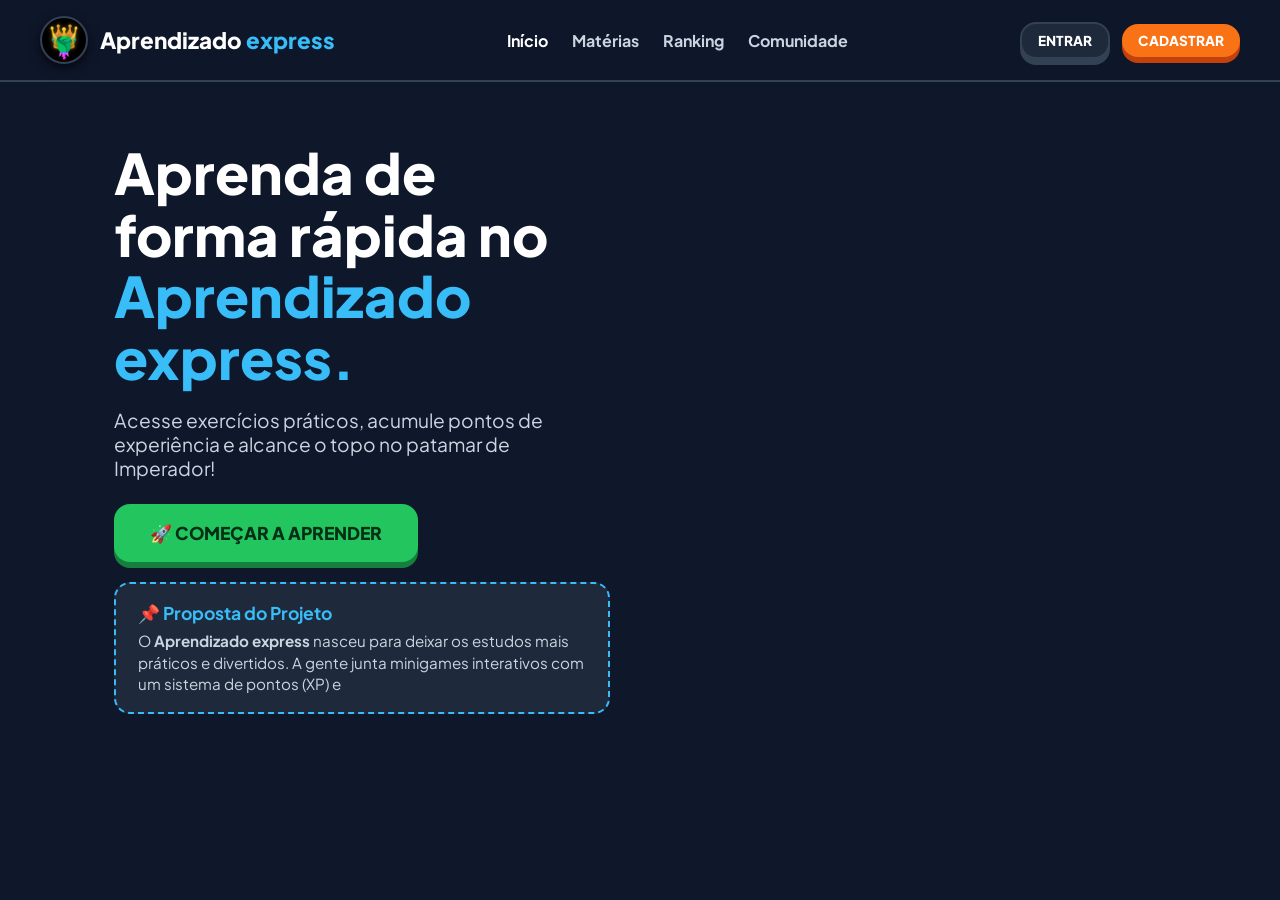
==== commit 3da5f4b4: "Update aprendizadoexpress.index.html" ====
--- a/aprendizadoexpress.index.html
+++ b/aprendizadoexpress.index.html
@@ -289,7 +289,63 @@
     }
     .rank-card-animated { animation: rankSlideUp 0.6s cubic-bezier(0.16, 1, 0.3, 1); }
 
-    /* ESTILOS PARA MINI-GAME RETRO DE PÊNALTIS COM QUINAS INTERNAS */
+    /* ESTILOS MINI-GAME DE TIRO AO ALVO (PORTUGUÊS) */
+    .target-game-wrapper {
+      display: flex;
+      flex-direction: column;
+      align-items: center;
+      gap: 14px;
+      background: #000;
+      padding: 16px;
+      border: 4px solid var(--border-color);
+      border-radius: var(--radius-md);
+      font-family: var(--font-pixel);
+    }
+    .target-question-board {
+      background: #1E293B;
+      border: 2px solid var(--purple-electric);
+      padding: 14px;
+      text-align: center;
+      font-size: 0.75rem;
+      color: var(--yellow-gold);
+      width: 100%;
+      max-width: 580px;
+      line-height: 1.5;
+      text-transform: uppercase;
+      border-radius: 4px;
+    }
+    .target-canvas-box {
+      position: relative;
+      border: 3px solid var(--purple-electric);
+      background: #0F172A;
+      overflow: hidden;
+      width: 580px;
+      height: 320px;
+    }
+    canvas#targetCanvas {
+      display: block;
+      image-rendering: pixelated;
+    }
+    .target-options-bar {
+      display: grid;
+      grid-template-columns: repeat(4, 1fr);
+      gap: 8px;
+      width: 100%;
+      max-width: 580px;
+    }
+    .target-opt-box {
+      background: #1E293B;
+      border-radius: 6px;
+      padding: 8px;
+      text-align: center;
+      font-size: 0.65rem;
+      font-family: var(--font-pixel);
+      color: #FFF;
+      border-width: 3px;
+      border-style: solid;
+    }
+
+    /* ESTILOS PARA MINI-GAME RETRO DE PÊNALTIS COM QUINAS INTERNAS (INGLÊS) */
     .penalty-game-wrapper {
       display: flex;
       flex-direction: column;
@@ -330,7 +386,6 @@
       image-rendering: pixelated;
     }
 
-    /* BOTÕES INTEGRADOS NAS QUINAS DO GOL COM TEXTO LIMPO */
     .corner-option-btn {
       position: absolute;
       background-color: rgba(15, 23, 42, 0.92);
@@ -358,11 +413,10 @@
       cursor: not-allowed;
     }
 
-    /* Posicionamento exatamente dentro das 4 quinas da trave */
-    .corner-tl { top: 76px; left: 146px; }  /* Quina Superior Esquerda: Alternativa A */
-    .corner-bl { top: 164px; left: 146px; } /* Quina Inferior Esquerda: Alternativa B */
-    .corner-tr { top: 76px; right: 146px; } /* Quina Superior Direita: Alternativa C */
-    .corner-br { top: 164px; right: 146px; }/* Quina Inferior Direita: Alternativa D */
+    .corner-tl { top: 76px; left: 146px; }  
+    .corner-bl { top: 164px; left: 146px; } 
+    .corner-tr { top: 76px; right: 146px; } 
+    .corner-br { top: 164px; right: 146px; }
 
     .task-notice-warning {
       margin-top: 15px;
@@ -483,1500 +537,4 @@
 
         <div class="project-proposal-box">
           <h4>📌 Proposta do Projeto</h4>
-          <p>O <strong>Aprendizado express</strong> nasceu para deixar os estudos mais práticos e divertidos. A gente junta minigames interativos com um sistema de pontos (XP) e chats direto com a galera e os professores, aproximando a rotina da escola do jeito que a gente já vive no dia a dia!</p>
-        </div>
-      </div>
-
-      <div class="hero-illustration">
-        <div class="game-card-preview">
-          <div class="logo-icon-box" style="width: 80px; height: 80px; margin: 0 auto 16px;">
-            <div class="custom-badge-icon">
-              <span class="crown-bg" style="font-size: 2.6rem; top: 2px;">👑</span>
-              <span class="rose-fg" style="font-size: 2.2rem; bottom: 2px;">🌹</span>
-            </div>
-          </div>
-          <h2>Aprendizado express</h2>
-          <p style="color: var(--text-muted); margin: 12px 0 24px;">Faça login para desbloquear o sistema de ensino completo!</p>
-        </div>
-      </div>
-    </div>
-  </section>
-
-  <section id="screen-subjects" class="hidden">
-    <div class="app-layout">
-      
-      <main class="subjects-grid-main">
-        <h2 style="font-size: 2rem; margin-bottom: 10px;">Matérias Escolares</h2>
-        <p style="color: var(--text-muted); margin-bottom: 30px;">Escolha uma disciplina para realizar as atividades e evoluir sua classificação.</p>
-
-        <div class="subjects-list">
-          <div class="subject-card" onclick="openSubjectModal('Matemática')">
-            <div class="subject-icon" style="background: rgba(34, 197, 94, 0.15); color: var(--green-lime);">
-              <i class="fa-solid fa-gamepad"></i>
-            </div>
-            <div class="subject-info">
-              <h3>Matemática (Minigame 2D)</h3>
-              <p id="math-card-desc">Matematica contra zombies.</p>
-            </div>
-            <i class="fa-solid fa-chevron-right" style="color: var(--text-muted);"></i>
-          </div>
-
-          <div class="subject-card" onclick="openSubjectModal('Português')">
-            <div class="subject-icon" style="background: rgba(139, 92, 246, 0.15); color: var(--purple-electric);">
-              <i class="fa-solid fa-car-side"></i>
-            </div>
-            <div class="subject-info">
-              <h3>Português (Corrida Linear Top-Down)</h3>
-              <p id="port-card-desc">Corrida linear com 5 bots e quiz de Português (+500 XP)</p>
-            </div>
-            <i class="fa-solid fa-chevron-right" style="color: var(--text-muted);"></i>
-          </div>
-
-          <div class="subject-card" onclick="openSubjectModal('Inglês')">
-            <div class="subject-icon" style="background: rgba(250, 204, 21, 0.15); color: var(--yellow-gold);">
-              <i class="fa-solid fa-futbol"></i>
-            </div>
-            <div class="subject-info">
-              <h3>Inglês (Mini-Game Pênaltis Retro)</h3>
-              <p id="english-card-desc">Bata pênaltis nas quinas do gol (+500 XP)</p>
-            </div>
-            <i class="fa-solid fa-chevron-right" style="color: var(--text-muted);"></i>
-          </div>
-        </div>
-      </main>
-
-      <aside class="dashboard-sidebar">
-        <div class="ui-card">
-          <h3 id="dash-username" style="font-size: 1.3rem; margin-bottom: 4px;">Aluno</h3>
-          <p id="dash-room" style="color: var(--text-muted); font-size: 0.85rem; margin-bottom: 16px;">Turma Geral</p>
-          
-          <div style="margin-bottom: 16px;">
-            <p style="font-size: 0.8rem; color: var(--text-muted); margin-bottom: 4px;">Classificação Atual:</p>
-            <div id="dash-rank-badge" class="rank-badge rank-novato">Novato</div>
-          </div>
-
-          <div class="stats-grid">
-            <div class="stat-box">
-              <i class="fa-solid fa-star" style="color: var(--yellow-gold);"></i>
-              <div>
-                <strong id="dash-xp">0 XP</strong>
-                <p style="font-size: 0.75rem; color: var(--text-muted);">Pontuação</p>
-              </div>
-            </div>
-            <div class="stat-box">
-              <i class="fa-solid fa-fire" style="color: var(--orange-brand);"></i>
-              <div>
-                <strong id="dash-streak">1 Dia</strong>
-                <p style="font-size: 0.75rem; color: var(--text-muted);">Sequência</p>
-              </div>
-            </div>
-          </div>
-        </div>
-      </aside>
-
-    </div>
-  </section>
-
-  <section id="screen-ranking" class="hidden">
-    <div class="ranking-container">
-      <h2 style="font-size: 2.2rem; margin-bottom: 6px;">🏆 Classificação dos Jogadores</h2>
-      <p style="color: var(--text-muted);">Aumente seus pontos para subir de patamar!</p>
-
-      <div style="display: flex; gap: 8px; flex-wrap: wrap; margin-top: 16px; margin-bottom: 24px;">
-        <span class="rank-badge rank-novato">0–1000 (XP): NOVATO</span>
-        <span class="rank-badge rank-aprendiz">1000–2000 (XP): APRENDIZ</span>
-        <span class="rank-badge rank-intermediario">2000–4000 (XP): INTERMEDIÁRIO</span>
-        <span class="rank-badge rank-avancado">4000–8000 (XP): AVANÇADO</span>
-        <span class="rank-badge rank-imperador">8000+ (XP): IMPERADOR</span>
-      </div>
-
-      <div class="ranking-list" id="ranking-list-container"></div>
-    </div>
-  </section>
-
-  <section id="screen-community" class="hidden">
-    <div class="community-wrapper">
-      <div class="community-container">
-        <div class="chat-sidebar">
-          <div style="padding:16px; font-weight:800; border-bottom:2px solid var(--border-color); font-size:1rem;">Comunidade</div>
-          <div style="padding:12px 16px 6px; font-weight:700; color:var(--text-muted); font-size:0.75rem; text-transform:uppercase;">Canais de Discussão</div>
-          
-          <div class="chat-channel-btn active" onclick="switchChannel('geral', this)">
-            <span>📢</span> Aviso E.E Neves
-          </div>
-          <div class="chat-channel-btn" onclick="switchChannel('professores', this)">
-            <span>👨‍🏫</span> Professores & Alunos
-          </div>
-          <div class="chat-channel-btn" onclick="switchChannel('duvidas', this)">
-            <span>💬</span> Chat dos Alunos
-          </div>
-        </div>
-
-        <div class="chat-main">
-          <div style="padding:16px; border-bottom:2px solid var(--border-color); font-weight:700; display:flex; align-items:center; gap:8px;" id="current-channel-title">
-            <span>📢</span> Aviso E.E Neves
-          </div>
-          <div class="messages-container" id="messages-container"></div>
-          <form class="chat-input-area" onsubmit="sendMessage(event)">
-            <input type="text" id="message-input" placeholder="Digite sua mensagem no canal..." required>
-            <button type="submit" class="btn-push btn-push-orange" style="padding: 12px 20px;">Enviar</button>
-          </form>
-        </div>
-      </div>
-    </div>
-  </section>
-
-  <!-- MODAL DE AUTENTICAÇÃO -->
-  <div class="modal-overlay hidden" id="modal-auth">
-    <div class="auth-card">
-      <div style="display: flex; justify-content: space-between; align-items: center; margin-bottom: 20px;">
-        <div class="logo-group">
-          <div class="logo-icon-box" style="width: 38px; height: 38px;">
-            <div class="custom-badge-icon">
-              <span class="crown-bg" style="font-size: 1.1rem; top: 1px;">👑</span>
-              <span class="rose-fg" style="font-size: 1rem; bottom: 1px;">🌹</span>
-            </div>
-          </div>
-          <div class="logo-text" style="font-size:1.2rem;">Aprendizado <span>express</span></div>
-        </div>
-        <button class="btn-push btn-push-dark" style="padding: 4px 10px;" onclick="closeModal('modal-auth')">✕</button>
-      </div>
-
-      <form id="login-form" onsubmit="handleLogin(event)">
-        <h3 style="margin-bottom: 16px;">Entrar na Conta</h3>
-        <div class="form-group">
-          <label>E-mail</label>
-          <div class="input-wrapper">
-            <i class="fa-solid fa-envelope"></i>
-            <input type="email" id="login-email" placeholder="seu@email.com" required>
-          </div>
-        </div>
-        <div class="form-group">
-          <label>Senha</label>
-          <div class="input-wrapper">
-            <i class="fa-solid fa-lock"></i>
-            <input type="password" id="login-password" placeholder="••••••••" required>
-          </div>
-        </div>
-        <button type="submit" class="btn-push btn-push-green" style="width: 100%;">Acessar Conta</button>
-      </form>
-
-      <form id="register-form" class="hidden" onsubmit="handleRegister(event)">
-        <h3 style="margin-bottom: 16px;">Criar Conta</h3>
-        
-        <div class="form-group">
-          <label>Tipo de Perfil</label>
-          <div class="input-wrapper">
-            <i class="fa-solid fa-user-tag"></i>
-            <select id="reg-role" onchange="toggleRoleFields()" required>
-              <option value="Aluno">Aluno</option>
-              <option value="Professor">Professor</option>
-            </select>
-          </div>
-        </div>
-
-        <div class="form-group">
-          <label>Nome Completo</label>
-          <div class="input-wrapper">
-            <i class="fa-solid fa-user"></i>
-            <input type="text" id="reg-name" placeholder="Ex: Lucas Silva" required>
-          </div>
-        </div>
-
-        <div class="form-group">
-          <label>Nome da Escola</label>
-          <div class="input-wrapper">
-            <i class="fa-solid fa-school"></i>
-            <select id="reg-school" required>
-              <option value="E.E Neves">E.E Neves</option>
-              <option value="Prado">Prado</option>
-              <option value="Monteiro">Monteiro</option>
-            </select>
-          </div>
-        </div>
-
-        <div class="form-group" id="group-reg-room">
-          <label>Turma / Sala</label>
-          <div class="input-wrapper">
-            <i class="fa-solid fa-graduation-cap"></i>
-            <select id="reg-room">
-              <option value="3º A">3º A</option>
-              <option value="3º B">3º B</option>
-              <option value="2º A">2º A</option>
-              <option value="2º B">2º B</option>
-              <option value="1º A">1º A</option>
-            </select>
-          </div>
-        </div>
-
-        <div class="form-group">
-          <label>E-mail</label>
-          <div class="input-wrapper">
-            <i class="fa-solid fa-envelope"></i>
-            <input type="email" id="reg-email" placeholder="seu@email.com" required>
-          </div>
-        </div>
-
-        <div class="form-group">
-          <label>Senha</label>
-          <div class="input-wrapper">
-            <i class="fa-solid fa-lock"></i>
-            <input type="password" id="reg-password" placeholder="••••••••" required>
-          </div>
-        </div>
-
-        <button type="submit" class="btn-push btn-push-orange" style="width: 100%;">Finalizar Cadastro</button>
-      </form>
-
-      <div class="credentials-box">
-        <strong>🔑 Contas de Administrador (0 XP Inicial):</strong><br>
-        1. <code>weverso@admin.com</code> | Senha: <code>123</code><br>
-        2. <code>carlos@admin.com</code> | Senha: <code>123</code><br>
-        3. <code>gabriel@admin.com</code> | Senha: <code>123</code>
-      </div>
-
-      <div class="auth-toggle">
-        <span id="toggle-text">Não tem uma conta?</span>
-        <a id="toggle-btn" onclick="toggleAuthMode()">Cadastre-se</a>
-      </div>
-    </div>
-  </div>
-
-  <!-- MODAL DE ATIVIDADES E MINI-GAMES -->
-  <div class="modal-overlay hidden" id="modal-subject">
-    <div class="modal-card">
-      <div style="display: flex; justify-content: space-between; align-items: center; margin-bottom: 20px;">
-        <h3 id="modal-subject-title">Atividades</h3>
-        <button class="btn-push btn-push-dark" style="padding: 6px 12px;" onclick="closeModal('modal-subject')">✕</button>
-      </div>
-      <div id="tasks-container"></div>
-      
-      <div class="task-notice-warning">
-        ⚠️ <strong>Aviso:</strong> Caso você repita essa tarefa, os pontos (XP) não serão válidos.
-      </div>
-    </div>
-  </div>
-
-  <div class="toast-container" id="toast-container"></div>
-
-  <script>
-    const defaultAccounts = [
-      { name: "Weversotestadmin1", email: "weverso@admin.com", password: "123", role: "Admin", school: "E.E Neves", room: "Administração", xp: 0 },
-      { name: "Carlostestadmin2", email: "carlos@admin.com", password: "123", role: "Admin", school: "E.E Neves", room: "Administração", xp: 0 },
-      { name: "Gabrieltestadmin3", email: "gabriel@admin.com", password: "123", role: "Admin", school: "E.E Neves", room: "Administração", xp: 0 }
-    ];
-
-    defaultAccounts.forEach(acc => {
-      if (!localStorage.getItem('user_' + acc.email)) {
-        localStorage.setItem('user_' + acc.email, JSON.stringify(acc));
-        localStorage.setItem('progress_' + acc.email, JSON.stringify({ xp: 0, streak: 1, completedTasks: [] }));
-      }
-    });
-
-    let currentUser = JSON.parse(localStorage.getItem('session_user')) || null;
-    let userProgress = { xp: 0, streak: 1, completedTasks: [] };
-    let activeChannel = 'geral';
-    let previousUserRank = null;
-
-    // QUESTÕES DE MATEMÁTICA
-    const mathQuestions = [
-      { question: "Quanto é 7 x 8?", options: ["54", "56", "64", "49"], answer: 1 },
-      { question: "Qual é a raiz quadrada de 81?", options: ["7", "8", "9", "10"], answer: 2 },
-      { question: "Se 2x + 4 = 12, qual o valor de x?", options: ["3", "4", "5", "6"], answer: 1 },
-      { question: "Quanto é 15% de 200?", options: ["20", "25", "30", "35"], answer: 2 }
-    ];
-
-    // QUESTÕES DE PORTUGUÊS
-    const portugueseQuestions = [
-      { question: "Qual palavra está escrita corretamente?", options: ["Exceção", "Esceção", "Exessão", "Essessão"], answer: 0 },
-      { question: "Identifique a classe gramatical de 'rapidamente':", options: ["Substantivo", "Adjetivo", "Advérbio", "Verbo"], answer: 2 },
-      { question: "Qual frase contém um pronome oblíquo átono?", options: ["O cão correu.", "Entreguei-lhe o livro.", "Nós fomos ao parque.", "Ele comprou uma casa."], answer: 1 }
-    ];
-
-    // QUESTÕES DE INGLÊS (MINI-GAME PÊNALTIS RETRO)
-    const englishPenaltyQuestions = [
-      { question: "What is the past tense of 'go'?", options: ["Went", "Goed", "Gone", "Going"], answer: 0 },
-      { question: "Translate to English: 'Livro'", options: ["Pen", "Book", "Table", "Apple"], answer: 1 },
-      { question: "Complete: 'She ___ a student.'", options: ["am", "are", "is", "be"], answer: 2 },
-      { question: "What is the plural of 'child'?", options: ["Childs", "Children", "Childes", "Childrens"], answer: 1 }
-    ];
-
-    let currentMathQuestionIndex = 0;
-    let mathCorrectCount = 0;
-    let mathWrongCount = 0;
-    let streakCount = 0;
-    let isAttackReady = false;
-    let isAnimating = false;
-
-    // GAME ZUMBIS
-    let canvas, ctx;
-    let gameLoopId = null;
-    let shakeTimer = 0;
-    let particles = [];
-    let slashEffects = [];
-    let zombie = { x: 275, y: 60, baseOriginX: 275, baseOriginY: 60, maxHp: 100, hp: 100, color: '#4CAF50', opacity: 1, isDying: false };
-    let playerBox = { x: 225, y: 150, width: 100, height: 100 };
-    let player = { x: 275, y: 200, originX: 275, originY: 200, size: 14, maxHp: 100, hp: 100, color: '#00FF66' };
-
-    // --- VARIÁVEIS MINI-GAME PÊNALTIS INGLÊS ---
-    let penaltyCanvas, penaltyCtx;
-    let penaltyLoopId = null;
-    let currentPenaltyIndex = 0;
-    let penaltyScore = 0;
-
-    let goalieX = 290;
-    let goalieY = 145;
-    let goalieSpeed = 1.8;
-    let goalieDirection = 1;
-
-    let isShooting = false;
-    let shotAnimProgress = 0;
-    let targetCorner = null; // 0: TL, 1: BL, 2: TR, 3: BR
-    let shotResultText = "";
-
-    // Animações
-    let isExploding = false;
-    let explosionTimer = 0;
-    let isGoalieAngry = false;
-    let goalieAngryTimer = 0;
-    let goalieLaughTimer = 0;
-    let goalieDiveState = null; // 'up_left', 'down_left', 'up_right', 'down_right'
-
-    let ballPos = { x: 290, y: 280 };
-    let ballSmokeParticles = [];
-
-    const subjectActivities = { "Inglês": [] };
-
-    let channelMessages = JSON.parse(localStorage.getItem('chat_channels_messages')) || {
-      geral: [{ id: 1, sender: "Prof. Roberto", text: "Bem-vindos aos avisos oficiais da E.E Neves!" }],
-      professores: [{ id: 2, sender: "Prof. Roberto", text: "Olá alunos! Podem enviar suas dúvidas sobre trabalhos ou provas aqui." }],
-      duvidas: [{ id: 3, sender: "Gabriel", text: "Alguém conseguiu resolver a questão de porcentagem?" }]
-    };
-
-    window.onload = function() {
-      loadUserData();
-      updateUserSessionUI();
-      updateDashboard();
-    };
-
-    function toggleRoleFields() {
-      const role = document.getElementById('reg-role').value;
-      const roomGroup = document.getElementById('group-reg-room');
-      if (role === 'Professor') {
-        roomGroup.classList.add('hidden');
-      } else {
-        roomGroup.classList.remove('hidden');
-      }
-    }
-
-    function requireAuth(screenId, navElement) {
-      if (!currentUser) {
-        showToast("⚠️ Acesso bloqueado! Faça cadastro ou entre para navegar no site.");
-        openAuthModal('login');
-      } else {
-        showScreen(screenId, navElement);
-      }
-    }
-
-    function showScreen(screenId, navElement) {
-      document.querySelectorAll('section').forEach(sec => sec.classList.add('hidden'));
-      const target = document.getElementById(screenId);
-      if (target) target.classList.remove('hidden');
-
-      if (navElement) {
-        document.querySelectorAll('.nav-item').forEach(el => el.classList.remove('active'));
-        navElement.classList.add('active');
-      }
-
-      if (screenId === 'screen-ranking') renderRanking();
-      if (screenId === 'screen-community') renderMessages();
-    }
-
-    function getRank(xp) {
-      if (xp >= 8000) return { title: "Imperador", class: "rank-imperador", level: 5 };
-      if (xp >= 4000) return { title: "Avançado", class: "rank-avancado", level: 4 };
-      if (xp >= 2000) return { title: "Intermediário", class: "rank-intermediario", level: 3 };
-      if (xp >= 1000) return { title: "Aprendiz", class: "rank-aprendiz", level: 2 };
-      return { title: "Novato", class: "rank-novato", level: 1 };
-    }
-
-    function loadUserData() {
-      if (currentUser && currentUser.email) {
-        const saved = localStorage.getItem('progress_' + currentUser.email);
-        if (saved) userProgress = JSON.parse(saved);
-      }
-    }
-
-    function saveUserData() {
-      if (currentUser && currentUser.email) {
-        localStorage.setItem('progress_' + currentUser.email, JSON.stringify(userProgress));
-      }
-    }
-
-    function openAuthModal(mode) {
-      document.getElementById('login-form').classList.toggle('hidden', mode !== 'login');
-      document.getElementById('register-form').classList.toggle('hidden', mode === 'login');
-      document.getElementById('modal-auth').classList.remove('hidden');
-    }
-
-    function toggleAuthMode() {
-      const isLogin = document.getElementById('login-form').classList.contains('hidden');
-      openAuthModal(isLogin ? 'login' : 'register');
-    }
-
-    function handleLogin(e) {
-      e.preventDefault();
-      const email = document.getElementById('login-email').value.trim().toLowerCase();
-      const password = document.getElementById('login-password').value;
-
-      const stored = localStorage.getItem('user_' + email);
-      if (!stored) return showToast("❌ Usuário não encontrado!");
-
-      const user = JSON.parse(stored);
-      if (user.password !== password) return showToast("❌ Senha incorreta!");
-
-      currentUser = user;
-      localStorage.setItem('session_user', JSON.stringify(user));
-      loadUserData();
-      closeModal('modal-auth');
-      updateUserSessionUI();
-      updateDashboard();
-      showToast(`Bem-vindo, ${user.name}!`);
-      showScreen('screen-subjects');
-    }
-
-    function handleRegister(e) {
-      e.preventDefault();
-      const role = document.getElementById('reg-role').value;
-      const name = document.getElementById('reg-name').value.trim();
-      const school = document.getElementById('reg-school').value;
-      const room = role === 'Aluno' ? document.getElementById('reg-room').value : "Docente";
-      const email = document.getElementById('reg-email').value.trim().toLowerCase();
-      const password = document.getElementById('reg-password').value;
-
-      if (localStorage.getItem('user_' + email)) return showToast("❌ Email já cadastrado!");
-
-      const newUser = { name, email, password, role, school, room };
-      localStorage.setItem('user_' + email, JSON.stringify(newUser));
-      localStorage.setItem('progress_' + email, JSON.stringify({ xp: 0, streak: 1, completedTasks: [] }));
-
-      currentUser = newUser;
-      localStorage.setItem('session_user', JSON.stringify(newUser));
-      loadUserData();
-      closeModal('modal-auth');
-      updateUserSessionUI();
-      updateDashboard();
-      showToast("Cadastro realizado com sucesso!");
-      showScreen('screen-subjects');
-    }
-
-    function handleLogout() {
-      saveUserData();
-      currentUser = null;
-      localStorage.removeItem('session_user');
-      updateUserSessionUI();
-      showToast("Você saiu da conta.");
-      showScreen('screen-landing');
-    }
-
-    function updateUserSessionUI() {
-      const loggedOutBox = document.getElementById('nav-logged-out-actions');
-      const loggedInBox = document.getElementById('nav-logged-in-actions');
-
-      if (currentUser) {
-        loggedOutBox.classList.add('hidden');
-        loggedInBox.classList.remove('hidden');
-        document.getElementById('nav-user-badge').innerText = `👤 ${currentUser.name} (${currentUser.role || 'Aluno'})`;
-        document.getElementById('dash-username').innerText = currentUser.name;
-        document.getElementById('dash-room').innerText = `${currentUser.school || 'E.E Neves'} • ${currentUser.room || 'Geral'}`;
-      } else {
-        loggedOutBox.classList.remove('hidden');
-        loggedInBox.classList.add('hidden');
-        document.getElementById('dash-username').innerText = "Visitante";
-      }
-    }
-
-    function updateDashboard() {
-      const xp = userProgress.xp || 0;
-      const rank = getRank(xp);
-
-      document.getElementById('dash-xp').innerText = `${xp} XP`;
-      document.getElementById('dash-streak').innerText = `${userProgress.streak || 1} Dia`;
-
-      const badge = document.getElementById('dash-rank-badge');
-      badge.innerText = rank.title;
-      badge.className = `rank-badge ${rank.class}`;
-
-      const engDesc = document.getElementById('english-card-desc');
-      if (engDesc) {
-        engDesc.innerText = userProgress.completedTasks.includes("english_penalty_clear") ? "Cópia / Modo Treino (Sem XP)" : "Bata pênaltis nas quinas do gol (+500 XP)";
-      }
-    }
-
-    function closeModal(id) {
-      if (id === 'modal-subject') {
-        if (gameLoopId) { cancelAnimationFrame(gameLoopId); gameLoopId = null; }
-        if (penaltyLoopId) { cancelAnimationFrame(penaltyLoopId); penaltyLoopId = null; }
-      }
-      document.getElementById(id).classList.add('hidden');
-    }
-
-    // ABRIR MODAL
-    function openSubjectModal(subject) {
-      if (!currentUser) return requireAuth('screen-subjects');
-      document.getElementById('modal-subject-title').innerText = subject;
-      const container = document.getElementById('tasks-container');
-      container.innerHTML = '';
-
-      if (subject === 'Matemática') {
-        const isRepeated = userProgress.completedTasks.includes("math_game_clear");
-        container.innerHTML = `
-          ${isRepeated ? '<div style="color: var(--yellow-gold); font-size: 0.85rem; text-align: center; margin-bottom: 8px;">🔄 Modo Treino (Cópia da Tarefa — Não concede XP)</div>' : ''}
-          <div class="game-wrapper">
-            <div class="canvas-container-outer">
-              <canvas id="gameCanvas" width="550" height="320"></canvas>
-            </div>
-            <div class="quiz-panel-game">
-              <div id="attack-btn-container" class="attack-btn-wrapper hidden">
-                <button class="btn-attack-game" onclick="triggerPlayerAttackAction()">⚔️ ATACAR ZUMBI</button>
-              </div>
-              <div id="game-question-text" class="game-question-box">Carregando batalha...</div>
-              <div id="game-options-container" class="game-options-grid"></div>
-            </div>
-          </div>
-        `;
-        document.getElementById('modal-subject').classList.remove('hidden');
-        initMathGame();
-      } else if (subject === 'Português') {
-        const isRepeated = userProgress.completedTasks.includes("port_race_clear");
-        container.innerHTML = `
-          ${isRepeated ? '<div style="color: var(--yellow-gold); font-size: 0.85rem; text-align: center; margin-bottom: 8px;">🔄 Modo Treino (Cópia da Tarefa — Não concede XP)</div>' : ''}
-          <div class="game-wrapper">
-            <div class="canvas-container-outer">
-              <canvas id="gameCanvasTopDown" width="580" height="380"></canvas>
-            </div>
-            <div class="quiz-panel-game">
-              <div id="topdown-question-text" class="game-question-box">Carregando corrida...</div>
-              <div id="topdown-options-container" class="game-options-grid"></div>
-            </div>
-          </div>
-        `;
-        document.getElementById('modal-subject').classList.remove('hidden');
-        initTopDownRaceGame();
-      } else if (subject === 'Inglês') {
-        const isRepeated = userProgress.completedTasks.includes("english_penalty_clear");
-        container.innerHTML = `
-          ${isRepeated ? '<div style="color: var(--yellow-gold); font-size: 0.75rem; text-align: center; margin-bottom: 8px; font-family: var(--font-pixel);">🔄 Modo Treino (Cópia da Tarefa — Não concede XP)</div>' : ''}
-          <div class="penalty-game-wrapper">
-            <div id="penalty-question-board" class="penalty-question-board">Loading question...</div>
-            <div class="penalty-canvas-box" id="penalty-canvas-box">
-              <canvas id="penaltyCanvas" width="580" height="320"></canvas>
-              <!-- Botões com texto limpo nas 4 quinas internas da trave -->
-              <button id="btn-corner-0" class="corner-option-btn corner-tl" onclick="executePenaltyShot(0)"></button>
-              <button id="btn-corner-1" class="corner-option-btn corner-bl" onclick="executePenaltyShot(1)"></button>
-              <button id="btn-corner-2" class="corner-option-btn corner-tr" onclick="executePenaltyShot(2)"></button>
-              <button id="btn-corner-3" class="corner-option-btn corner-br" onclick="executePenaltyShot(3)"></button>
-            </div>
-          </div>
-        `;
-        document.getElementById('modal-subject').classList.remove('hidden');
-        initPenaltyGame();
-      }
-    }
-
-    // =========================================================================
-    // --- MINI-GAME RETRO DE PÊNALTIS (INGLÊS) ---
-    // =========================================================================
-    function initPenaltyGame() {
-      penaltyCanvas = document.getElementById('penaltyCanvas');
-      penaltyCtx = penaltyCanvas.getContext('2d');
-
-      currentPenaltyIndex = 0;
-      penaltyScore = 0;
-      goalieSpeed = 1.8;
-      resetBallAndGoaliePosition();
-
-      if (penaltyLoopId) cancelAnimationFrame(penaltyLoopId);
-      runPenaltyLoop();
-      loadPenaltyQuestion();
-    }
-
-    function resetBallAndGoaliePosition() {
-      goalieX = 290;
-      goalieY = 145;
-      goalieDirection = 1;
-      isShooting = false;
-      shotAnimProgress = 0;
-      targetCorner = null;
-      shotResultText = "";
-      isExploding = false;
-      explosionTimer = 0;
-      isGoalieAngry = false;
-      goalieAngryTimer = 0;
-      goalieLaughTimer = 0;
-      goalieDiveState = null;
-      ballSmokeParticles = [];
-
-      // Reset rigoroso da bola na posição inicial (no pé do batedor)
-      ballPos = { x: 290, y: 280 };
-    }
-
-    function runPenaltyLoop() {
-      updatePenaltyPhysics();
-      drawPenaltyScene();
-      penaltyLoopId = requestAnimationFrame(runPenaltyLoop);
-    }
-
-    function updatePenaltyPhysics() {
-      // Movimento do Goleiro deslizando continuamente quando não estiver pulando/fazendo animação
-      if (!isShooting && goalieLaughTimer <= 0 && goalieAngryTimer <= 0 && !goalieDiveState) {
-        goalieX += goalieSpeed * goalieDirection;
-        if (goalieX < 165 || goalieX > 415) {
-          goalieDirection *= -1;
-        }
-      }
-
-      // Animação de chute/trajeto da bola
-      if (isShooting) {
-        shotAnimProgress += 0.04;
-        let startX = 290;
-        let startY = 280;
-        let endX = startX;
-        let endY = startY;
-
-        if (targetCorner === 0) { endX = 185; endY = 95; }  // TL
-        if (targetCorner === 1) { endX = 185; endY = 175; } // BL
-        if (targetCorner === 2) { endX = 395; endY = 95; }  // TR
-        if (targetCorner === 3) { endX = 395; endY = 175; } // BR
-
-        ballPos.x = startX + (endX - startX) * Math.min(1, shotAnimProgress);
-        ballPos.y = startY + (endY - startY) * Math.min(1, shotAnimProgress);
-
-        // Se chute errado com bola explosiva (rastro de chamas)
-        if (isExploding) {
-          ballSmokeParticles.push({
-            x: ballPos.x + (Math.random() - 0.5) * 6,
-            y: ballPos.y + (Math.random() - 0.5) * 6,
-            vx: (Math.random() - 0.5) * 2,
-            vy: (Math.random() - 0.5) * 2,
-            size: Math.random() * 5 + 3,
-            color: Math.random() > 0.5 ? '#F97316' : '#EF4444',
-            life: 1
-          });
-        }
-
-        if (shotAnimProgress >= 1.0) {
-          isShooting = false;
-          evaluatePenaltyOutcome();
-        }
-      }
-
-      // Atualiza partículas da bola explosiva
-      for (let i = ballSmokeParticles.length - 1; i >= 0; i--) {
-        const p = ballSmokeParticles[i];
-        p.x += p.vx; p.y += p.vy; p.life -= 0.05;
-        if (p.life <= 0) ballSmokeParticles.splice(i, 1);
-      }
-
-      // Timers de animações temporárias
-      if (explosionTimer > 0) explosionTimer--;
-      if (goalieLaughTimer > 0) goalieLaughTimer--;
-      if (goalieAngryTimer > 0) goalieAngryTimer--;
-    }
-
-    function drawPenaltyScene() {
-      if (!penaltyCtx) return;
-      const w = penaltyCanvas.width;
-      const h = penaltyCanvas.height;
-
-      // 1. Gramado Retro (Faixas verdes)
-      penaltyCtx.fillStyle = '#15803D';
-      penaltyCtx.fillRect(0, 0, w, h);
-      penaltyCtx.fillStyle = '#16a34a';
-      for (let y = 140; y < h; y += 30) {
-        penaltyCtx.fillRect(0, y, w, 15);
-      }
-
-      // 2. Trave do Gol (Perspectiva Frontal)
-      penaltyCtx.strokeStyle = '#FFFFFF';
-      penaltyCtx.lineWidth = 6;
-      penaltyCtx.strokeRect(140, 70, 300, 140);
-
-      // Rede
-      penaltyCtx.strokeStyle = 'rgba(255, 255, 255, 0.25)';
-      penaltyCtx.lineWidth = 1;
-      for (let rx = 150; rx < 440; rx += 20) {
-        penaltyCtx.beginPath(); penaltyCtx.moveTo(rx, 70); penaltyCtx.lineTo(rx, 210); penaltyCtx.stroke();
-      }
-      for (let ry = 80; ry < 210; ry += 20) {
-        penaltyCtx.beginPath(); penaltyCtx.moveTo(140, ry); penaltyCtx.lineTo(440, ry); penaltyCtx.stroke();
-      }
-
-      // Marca da Cal (Marca do Pênalti)
-      penaltyCtx.fillStyle = '#FFFFFF';
-      penaltyCtx.fillRect(284, 275, 12, 6);
-
-      // 3. Renderiza Goleiro em Pixel Art
-      penaltyCtx.save();
-      let gColor = '#FACC15'; // Amarelo
-      let gX = goalieX;
-      let gY = goalieY;
-      let gW = 32;
-      let gH = 55;
-
-      // Animação: Goleiro Irritado (Fúria temporária ao sofrer Gol)
-      if (isGoalieAngry || goalieAngryTimer > 0) {
-        gColor = '#EF4444'; // Fica vermelho de raiva
-
-        // Fumaça saindo da cabeça
-        for (let i = 0; i < 2; i++) {
-          penaltyCtx.fillStyle = 'rgba(255, 255, 255, 0.7)';
-          penaltyCtx.fillRect(gX + (Math.random() - 0.5) * 16, gY - 10 - Math.random() * 12, 6, 6);
-        }
-      }
-
-      // Animação: Defesa do Goleiro (Pulo no alto ou agachado rasteiro)
-      if (goalieDiveState) {
-        if (goalieDiveState === 'up_left') { gX -= 40; gY -= 30; }
-        if (goalieDiveState === 'down_left') { gX -= 40; gY += 20; gH = 35; }
-        if (goalieDiveState === 'up_right') { gX += 40; gY -= 30; }
-        if (goalieDiveState === 'down_right') { gX += 40; gY += 20; gH = 35; }
-      }
-
-      // Animação: Goleiro Rindo (após o erro do jogador)
-      if (goalieLaughTimer > 0) {
-        gY += (Math.floor(goalieLaughTimer / 6) % 2 === 0) ? -6 : 0;
-        penaltyCtx.font = '9px "Press Start 2P"';
-        penaltyCtx.fillStyle = '#FACC15';
-        penaltyCtx.fillText("HA! HA!", gX - 24, gY - 12);
-      }
-
-      // Corpo do Goleiro
-      penaltyCtx.fillStyle = gColor;
-      penaltyCtx.fillRect(gX - gW/2, gY, gW, gH);
-
-      // Expressão Facial
-      penaltyCtx.fillStyle = '#000000';
-      if (isGoalieAngry || goalieAngryTimer > 0) {
-        // Olhos/Sobrancelhas de raiva >:(
-        penaltyCtx.fillRect(gX - 10, gY + 8, 6, 3);
-        penaltyCtx.fillRect(gX + 4, gY + 8, 6, 3);
-      } else {
-        penaltyCtx.fillRect(gX - 8, gY + 8, 4, 4);
-        penaltyCtx.fillRect(gX + 4, gY + 8, 4, 4);
-      }
-
-      // Luvas
-      penaltyCtx.fillStyle = '#EF4444';
-      penaltyCtx.fillRect(gX - gW/2 - 6, gY + 18, 8, 12);
-      penaltyCtx.fillRect(gX + gW/2 - 2, gY + 18, 8, 12);
-      penaltyCtx.restore();
-
-      // 4. Batedor (Jogador)
-      const strikerX = 278;
-      const strikerY = 280;
-      penaltyCtx.fillStyle = '#38BDF8';
-      penaltyCtx.fillRect(strikerX, strikerY, 24, 35);
-      penaltyCtx.fillStyle = '#0F172A';
-      penaltyCtx.fillRect(strikerX + 4, strikerY + 22, 16, 13);
-
-      // 5. Partículas da Bola Explosiva
-      ballSmokeParticles.forEach(p => {
-        penaltyCtx.save();
-        penaltyCtx.globalAlpha = p.life;
-        penaltyCtx.fillStyle = p.color;
-        penaltyCtx.fillRect(p.x, p.y, p.size, p.size);
-        penaltyCtx.restore();
-      });
-
-      // 6. Bola de Pênalti
-      if (!isExploding || explosionTimer > 0) {
-        penaltyCtx.fillStyle = isExploding ? '#F97316' : '#FFFFFF';
-        penaltyCtx.beginPath();
-        penaltyCtx.arc(ballPos.x, ballPos.y, 7, 0, Math.PI * 2);
-        penaltyCtx.fill();
-        penaltyCtx.strokeStyle = '#000';
-        penaltyCtx.lineWidth = 1;
-        penaltyCtx.stroke();
-      }
-
-      // Explosão ao chegar no destino em chutes incorretos opostos ao goleiro
-      if (isExploding && explosionTimer > 0) {
-        penaltyCtx.fillStyle = '#EF4444';
-        penaltyCtx.beginPath();
-        penaltyCtx.arc(ballPos.x, ballPos.y, 25, 0, Math.PI * 2);
-        penaltyCtx.fill();
-        penaltyCtx.fillStyle = '#FACC15';
-        penaltyCtx.beginPath();
-        penaltyCtx.arc(ballPos.x, ballPos.y, 14, 0, Math.PI * 2);
-        penaltyCtx.fill();
-        penaltyCtx.font = '10px "Press Start 2P"';
-        penaltyCtx.fillStyle = '#FFFFFF';
-        penaltyCtx.fillText("BOOM!", ballPos.x - 22, ballPos.y - 30);
-      }
-
-      // Feedback em Texto
-      if (shotResultText) {
-        penaltyCtx.font = '9px "Press Start 2P"';
-        penaltyCtx.fillStyle = shotResultText.includes("GOL!") ? '#22C55E' : '#EF4444';
-        penaltyCtx.textAlign = 'center';
-        penaltyCtx.fillText(shotResultText, w / 2, 45);
-        penaltyCtx.textAlign = 'left';
-      }
-
-      // Placar e Velocidade
-      penaltyCtx.font = '7px "Press Start 2P"';
-      penaltyCtx.fillStyle = '#FFFFFF';
-      penaltyCtx.fillText(`GOLS: ${penaltyScore}/${englishPenaltyQuestions.length}`, 15, 20);
-      penaltyCtx.fillText(`VEL. GOLEIRO: ${goalieSpeed.toFixed(1)}x`, 390, 20);
-    }
-
-    function loadPenaltyQuestion() {
-      if (currentPenaltyIndex >= englishPenaltyQuestions.length) {
-        finishPenaltyGame();
-        return;
-      }
-
-      const q = englishPenaltyQuestions[currentPenaltyIndex];
-      document.getElementById('penalty-question-board').innerText = `Q${currentPenaltyIndex + 1}: ${q.question}`;
-
-      // Exibe apenas o texto limpo da alternativa dentro das 4 quinas
-      for (let i = 0; i < 4; i++) {
-        const btn = document.getElementById(`btn-corner-${i}`);
-        btn.innerText = q.options[i];
-        btn.disabled = isShooting || goalieLaughTimer > 0 || goalieAngryTimer > 0;
-      }
-    }
-
-    function executePenaltyShot(cornerIdx) {
-      if (isShooting || goalieLaughTimer > 0 || goalieAngryTimer > 0) return;
-      
-      const q = englishPenaltyQuestions[currentPenaltyIndex];
-      const isCorrectOption = (cornerIdx === q.answer);
-
-      isShooting = true;
-      shotAnimProgress = 0;
-      targetCorner = cornerIdx;
-      shotResultText = "";
-      ballPos = { x: 290, y: 280 };
-
-      // Verifica se o goleiro está no mesmo lado da quina escolhida
-      let isSameSideOfGoalie = (goalieX < 290 && (cornerIdx === 0 || cornerIdx === 1)) || (goalieX >= 290 && (cornerIdx === 2 || cornerIdx === 3));
-
-      // Se errou e o chute foi no lado oposto ao goleiro -> Bola em chamas e explode
-      if (!isCorrectOption && !isSameSideOfGoalie) {
-        isExploding = true;
-      } else {
-        isExploding = false;
-      }
-
-      // Desativa os botões durante o voo da bola
-      for (let i = 0; i < 4; i++) {
-        document.getElementById(`btn-corner-${i}`).disabled = true;
-      }
-    }
-
-    function evaluatePenaltyOutcome() {
-      const q = englishPenaltyQuestions[currentPenaltyIndex];
-      const isCorrectOption = (targetCorner === q.answer);
-      let isSameSideOfGoalie = (goalieX < 290 && (targetCorner === 0 || targetCorner === 1)) || (goalieX >= 290 && (targetCorner === 2 || targetCorner === 3));
-
-      if (isCorrectOption) {
-        // GOL VALIDADE
-        penaltyScore++;
-        shotResultText = "⚽ GOL!";
-        showToast("⚽ Golaço! Resposta correta!");
-
-        // Animação do Goleiro Irritado (ficando vermelho e soltando fumaça)
-        isGoalieAngry = true;
-        goalieAngryTimer = 70;
-
-        // Progressão de dificuldade: Velocidade do goleiro aumenta levemente a cada acerto
-        goalieSpeed += 0.4;
-      } else {
-        // RESPOSTA INCORRETA
-        if (isSameSideOfGoalie) {
-          // Goleiro Defende no mesmo lado
-          shotResultText = "❌ DEFESA DO GOLEIRO!";
-          showToast("❌ Defesa do goleiro!");
-
-          if (targetCorner === 0) goalieDiveState = 'up_left';
-          if (targetCorner === 1) goalieDiveState = 'down_left';
-          if (targetCorner === 2) goalieDiveState = 'up_right';
-          if (targetCorner === 3) goalieDiveState = 'down_right';
-        } else {
-          // Lado oposto ao goleiro + Erro: "O gol foi anulado" + Bola Explosiva + Goleiro Rindo
-          shotResultText = "💥 O GOL FOI ANULADO!";
-          explosionTimer = 35;
-          goalieLaughTimer = 70;
-          showToast("💥 O gol foi anulado! Resposta incorreta.");
-        }
-
-        // Em caso de erro, a velocidade do goleiro NÃO aumenta
-      }
-
-      setTimeout(() => {
-        // Reset da bola e posições para a próxima pergunta
-        resetBallAndGoaliePosition();
-        currentPenaltyIndex++;
-        loadPenaltyQuestion();
-      }, 1600);
-    }
-
-    function finishPenaltyGame() {
-      for (let i = 0; i < 4; i++) {
-        document.getElementById(`btn-corner-${i}`).classList.add('hidden');
-      }
-      document.getElementById('penalty-question-board').innerText = "PENALTY SHOOTOUT FINISHED!";
-
-      const isFirstAttempt = !userProgress.completedTasks.includes("english_penalty_clear");
-      let earnedXP = 0;
-
-      if (penaltyScore >= 3 && isFirstAttempt) {
-        earnedXP = 500;
-        userProgress.completedTasks.push("english_penalty_clear");
-        userProgress.xp += earnedXP;
-        saveUserData();
-        updateDashboard();
-      }
-
-      const canvasBox = document.getElementById('penalty-canvas-box');
-      const finishOverlay = document.createElement('div');
-      finishOverlay.style.position = "absolute";
-      finishOverlay.style.top = "0";
-      finishOverlay.style.left = "0";
-      finishOverlay.style.width = "100%";
-      finishOverlay.style.height = "100%";
-      finishOverlay.style.background = "rgba(15, 23, 42, 0.95)";
-      finishOverlay.style.display = "flex";
-      finishOverlay.style.flexDirection = "column";
-      finishOverlay.style.justifyContent = "center";
-      finishOverlay.style.alignItems = "center";
-      finishOverlay.style.gap = "14px";
-      finishOverlay.style.zIndex = "50";
-
-      finishOverlay.innerHTML = `
-        <h2 style="color: var(--yellow-gold); font-family: var(--font-pixel); font-size: 0.9rem;">FIM DA DISPUTA DE PÊNALTIS!</h2>
-        <p style="color: var(--green-lime); font-family: var(--font-pixel); font-size: 0.75rem;">Gols Marcados: ${penaltyScore} / ${englishPenaltyQuestions.length}</p>
-        ${isFirstAttempt && penaltyScore >= 3 ? `<p style="color: var(--blue-brand); font-family: var(--font-pixel); font-size: 0.7rem;">🎉 Você ganhou +${earnedXP} XP!</p>` : `<p style="color: var(--text-muted); font-family: var(--font-pixel); font-size: 0.65rem;">🔄 Modo Treino (0 XP).</p>`}
-        <button class="btn-push btn-push-green" style="font-family: var(--font-pixel); font-size: 0.7rem;" onclick="initPenaltyGame()">🔄 Jogar Novamente</button>
-      `;
-      canvasBox.appendChild(finishOverlay);
-    }
-
-    // --- GAME ZUMBIS MATEMÁTICA ---
-    function initMathGame() {
-      canvas = document.getElementById('gameCanvas');
-      ctx = canvas.getContext('2d');
-
-      currentMathQuestionIndex = 0;
-      mathCorrectCount = 0;
-      mathWrongCount = 0;
-      streakCount = 0;
-      isAttackReady = false;
-      isAnimating = false;
-
-      particles = [];
-      slashEffects = [];
-      shakeTimer = 0;
-
-      zombie = { x: 275, y: 60, baseOriginX: 275, baseOriginY: 60, maxHp: 100, hp: 100, color: '#4CAF50', opacity: 1, isDying: false };
-      playerBox = { x: 225, y: 150, width: 100, height: 100 };
-      player = { x: 275, y: 200, originX: 275, originY: 200, size: 14, maxHp: 100, hp: 100, color: '#00FF66' };
-
-      if (gameLoopId) cancelAnimationFrame(gameLoopId);
-      renderGameLoop();
-      loadMathQuestion();
-    }
-
-    function renderGameLoop() {
-      drawGame();
-      gameLoopId = requestAnimationFrame(renderGameLoop);
-    }
-
-    function drawGame() {
-      if (!ctx) return;
-
-      ctx.save();
-      if (shakeTimer > 0) {
-        shakeTimer--;
-        ctx.translate((Math.random() - 0.5) * 12, (Math.random() - 0.5) * 12);
-      }
-
-      ctx.fillStyle = '#000000';
-      ctx.fillRect(0, 0, canvas.width, canvas.height);
-
-      if (zombie.opacity > 0) {
-        ctx.save();
-        ctx.globalAlpha = zombie.opacity;
-        ctx.translate(zombie.x, zombie.y);
-        if (zombie.isDying) {
-          ctx.shadowColor = '#FACC15';
-          ctx.shadowBlur = 20;
-        }
-        ctx.fillStyle = zombie.color;
-        ctx.fillRect(-18, -20, 36, 44); 
-        ctx.fillStyle = '#FF0000';
-        ctx.fillRect(-10, -12, 6, 6); 
-        ctx.fillRect(4, -12, 6, 6);
-        ctx.fillStyle = '#388E3C';
-        ctx.fillRect(-26, 0, 8, 6); 
-        ctx.fillRect(18, 0, 8, 6);
-        ctx.restore();
-      }
-
-      for (let i = particles.length - 1; i >= 0; i--) {
-        const p = particles[i];
-        p.x += p.vx; p.y += p.vy; p.life -= 0.03;
-        if (p.life <= 0) { particles.splice(i, 1); continue; }
-        ctx.save();
-        ctx.globalAlpha = p.life;
-        ctx.fillStyle = p.color;
-        ctx.fillRect(p.x, p.y, p.size, p.size);
-        ctx.restore();
-      }
-
-      for (let i = slashEffects.length - 1; i >= 0; i--) {
-        const s = slashEffects[i];
-        s.life -= 0.08;
-        if (s.life <= 0) { slashEffects.splice(i, 1); continue; }
-        ctx.save();
-        ctx.globalAlpha = s.life;
-        ctx.strokeStyle = s.color;
-        ctx.lineWidth = s.width;
-        ctx.beginPath();
-        ctx.moveTo(s.x1, s.y1); ctx.lineTo(s.x2, s.y2);
-        ctx.stroke();
-        ctx.restore();
-      }
-
-      ctx.strokeStyle = '#FFFFFF';
-      ctx.lineWidth = 3;
-      ctx.strokeRect(playerBox.x, playerBox.y, playerBox.width, playerBox.height);
-
-      ctx.save();
-      ctx.fillStyle = player.color;
-      ctx.beginPath();
-      ctx.moveTo(player.x, player.y - player.size);
-      ctx.lineTo(player.x - player.size, player.y + player.size);
-      ctx.lineTo(player.x + player.size, player.y + player.size);
-      ctx.closePath();
-      ctx.fill();
-      ctx.restore();
-
-      ctx.font = '12px "Courier New", monospace';
-      ctx.fillStyle = '#FFF';
-      ctx.fillText(`ZUMBI HP: ${zombie.hp}/${zombie.maxHp}`, 20, 22);
-      ctx.fillStyle = '#FF0000';
-      ctx.fillRect(20, 28, 100, 8);
-      ctx.fillStyle = '#00FF00';
-      ctx.fillRect(20, 28, Math.max(0, (zombie.hp / zombie.maxHp) * 100), 8);
-
-      ctx.fillStyle = '#FFF';
-      ctx.fillText(`PLAYER HP: ${player.hp}/${player.maxHp}`, 20, 290);
-      ctx.fillStyle = '#FF0000';
-      ctx.fillRect(20, 296, 100, 8);
-      ctx.fillStyle = '#FFFF00';
-      ctx.fillRect(20, 296, Math.max(0, (player.hp / player.maxHp) * 100), 8);
-
-      if (streakCount > 1) {
-        ctx.font = 'bold 13px "Courier New", monospace';
-        ctx.fillStyle = '#FACC15';
-        ctx.fillText(`🔥 COMBO x${streakCount}!`, 380, 22);
-      }
-
-      ctx.restore();
-    }
-
-    function loadMathQuestion() {
-      document.getElementById('attack-btn-container').classList.add('hidden');
-
-      if (currentMathQuestionIndex >= mathQuestions.length || player.hp <= 0 || zombie.hp <= 0) {
-        finishMathGame();
-        return;
-      }
-
-      const q = mathQuestions[currentMathQuestionIndex];
-      document.getElementById('game-question-text').innerText = q.question;
-
-      const optsGrid = document.getElementById('game-options-container');
-      optsGrid.innerHTML = '';
-
-      q.options.forEach((opt, idx) => {
-        const btn = document.createElement('button');
-        btn.className = 'game-opt-btn';
-        btn.innerText = opt;
-        btn.disabled = isAnimating;
-        btn.onclick = () => handleGameAnswer(idx);
-        optsGrid.appendChild(btn);
-      });
-    }
-
-    function handleGameAnswer(selectedIdx) {
-      if (isAnimating || isAttackReady) return;
-
-      const q = mathQuestions[currentMathQuestionIndex];
-
-      if (selectedIdx === q.answer) {
-        mathCorrectCount++;
-        streakCount++;
-        isAttackReady = true;
-
-        toggleOptionsDisabled(true);
-        document.getElementById('attack-btn-container').classList.remove('hidden');
-        document.getElementById('game-question-text').innerText = `✨ Resposta Correta! Clique em ATACAR ZUMBI!`;
-      } else {
-        mathWrongCount++;
-        streakCount = 0;
-        toggleOptionsDisabled(true);
-        triggerZombieAttackOnPlayer();
-      }
-    }
-
-    function toggleOptionsDisabled(disabled) {
-      document.querySelectorAll('.game-opt-btn').forEach(b => b.disabled = disabled);
-    }
-
-    function triggerZombieAttackOnPlayer() {
-      isAnimating = true;
-      const startY = zombie.y;
-      const targetY = player.y - 20;
-
-      animateTween(zombie, { y: targetY }, 250, () => {
-        player.hp = Math.max(0, player.hp - 25);
-        shakeTimer = 15;
-        player.color = '#FF0000';
-
-        createParticles(player.x, player.y, '#FF0000', 12);
-
-        setTimeout(() => {
-          player.color = '#00FF66';
-          animateTween(zombie, { y: startY }, 250, () => {
-            isAnimating = false;
-            currentMathQuestionIndex++;
-            loadMathQuestion();
-          });
-        }, 200);
-      });
-    }
-
-    function triggerPlayerAttackAction() {
-      if (!isAttackReady || isAnimating) return;
-      isAttackReady = false;
-      isAnimating = true;
-      document.getElementById('attack-btn-container').classList.add('hidden');
-
-      const startY = player.y;
-      const targetY = zombie.y + 25;
-
-      animateTween(player, { y: targetY }, 220, () => {
-        zombie.hp = Math.max(0, zombie.hp - 25);
-        zombie.color = '#FFFFFF';
-
-        createAttackVisualEffects(streakCount);
-
-        setTimeout(() => {
-          zombie.color = '#4CAF50';
-          animateTween(player, { y: startY }, 220, () => {
-            isAnimating = false;
-            currentMathQuestionIndex++;
-
-            if (zombie.hp <= 0) {
-              triggerZombieDeathAnimation();
-            } else {
-              loadMathQuestion();
-            }
-          });
-        }, 250);
-      });
-    }
-
-    function createAttackVisualEffects(combo) {
-      const zX = zombie.x;
-      const zY = zombie.y;
-
-      if (combo <= 1) {
-        slashEffects.push({ x1: zX - 25, y1: zY - 25, x2: zX + 25, y2: zY + 25, color: '#FFFFFF', width: 4, life: 1 });
-        createParticles(zX, zY, '#FFFFFF', 10);
-      } else if (combo === 2) {
-        slashEffects.push({ x1: zX - 30, y1: zY - 20, x2: zX + 30, y2: zY + 20, color: '#FACC15', width: 5, life: 1 });
-        slashEffects.push({ x1: zX + 30, y1: zY - 20, x2: zX - 30, y2: zY + 20, color: '#38BDF8', width: 5, life: 1 });
-        createParticles(zX, zY, '#FACC15', 20);
-        createParticles(zX, zY, '#38BDF8', 15);
-      } else {
-        slashEffects.push({ x1: zX - 35, y1: zY - 35, x2: zX + 35, y2: zY + 35, color: '#EF4444', width: 8, life: 1 });
-        slashEffects.push({ x1: zX + 35, y1: zY - 35, x2: zX - 35, y2: zY + 35, color: '#F97316', width: 8, life: 1 });
-        createParticles(zX, zY, '#EF4444', 25);
-        createParticles(zX, zY, '#F97316', 25);
-        createParticles(zX, zY, '#FACC15', 25);
-        shakeTimer = 8;
-      }
-    }
-
-    function triggerZombieDeathAnimation() {
-      zombie.isDying = true;
-      let fadeCount = 0;
-
-      const deathInterval = setInterval(() => {
-        fadeCount++;
-        zombie.opacity = Math.max(0, zombie.opacity - 0.08);
-
-        for (let i = 0; i < 4; i++) {
-          particles.push({
-            x: zombie.x + (Math.random() - 0.5) * 36,
-            y: zombie.y + (Math.random() - 0.5) * 44,
-            vx: (Math.random() - 0.5) * 2,
-            vy: -Math.random() * 3 - 1,
-            size: Math.random() * 4 + 2,
-            color: Math.random() > 0.5 ? '#FACC15' : '#FFFFFF',
-            life: 1
-          });
-        }
-
-        if (zombie.opacity <= 0 || fadeCount > 25) {
-          clearInterval(deathInterval);
-          finishMathGame();
-        }
-      }, 60);
-    }
-
-    function createParticles(x, y, color, count) {
-      for (let i = 0; i < count; i++) {
-        particles.push({
-          x: x, y: y,
-          vx: (Math.random() - 0.5) * 6,
-          vy: (Math.random() - 0.5) * 6,
-          size: Math.random() * 4 + 2,
-          color: color,
-          life: 1
-        });
-      }
-    }
-
-    function animateTween(obj, props, duration, onComplete) {
-      const starts = {};
-      for (let k in props) starts[k] = obj[k];
-      const startTime = performance.now();
-
-      function step(now) {
-        const elapsed = now - startTime;
-        const p = Math.min(elapsed / duration, 1);
-        for (let k in props) {
-          obj[k] = starts[k] + (props[k] - starts[k]) * p;
-        }
-        if (p < 1) {
-          requestAnimationFrame(step);
-        } else {
-          if (onComplete) onComplete();
-        }
-      }
-      requestAnimationFrame(step);
-    }
-
-    function finishMathGame() {
-      const optsGrid = document.getElementById('game-options-container');
-      optsGrid.innerHTML = "";
-      document.getElementById('attack-btn-container').classList.add('hidden');
-
-      const isFirstAttempt = !userProgress.completedTasks.includes("math_game_clear");
-      let earnedXP = 0;
-
-      if (isFirstAttempt) {
-        if (mathCorrectCount === 4) earnedXP = 500;
-        else if (mathCorrectCount === 3) earnedXP = 375;
-        else if (mathCorrectCount === 2) earnedXP = 250;
-        else if (mathCorrectCount === 1) earnedXP = 125;
-        else earnedXP = 0;
-
-        userProgress.completedTasks.push("math_game_clear");
-        userProgress.xp += earnedXP;
-        saveUserData();
-        updateDashboard();
-      }
-
-      let summaryText = `FIM DA BATALHA!\n\n✅ Acertos: ${mathCorrectCount} | ❌ Erros: ${mathWrongCount}\n\n`;
-      
-      if (isFirstAttempt) {
-        if (earnedXP > 0) {
-          summaryText += `🏆 VITÓRIA! Você ganhou +${earnedXP} XP!`;
-        } else {
-          summaryText += `💀 DERROTA! Tente novamente para ganhar XP!`;
-        }
-      } else {
-        summaryText += `🔄 Tarefa Cópia (Modo Treino): 0 XP ganhos.`;
-      }
-
-      document.getElementById('game-question-text').innerText = summaryText;
-
-      const restartBtn = document.createElement('button');
-      restartBtn.className = 'game-opt-btn';
-      restartBtn.style.gridColumn = "span 2";
-      restartBtn.innerText = "🔄 Tentar Novamente (Modo Treino)";
-      restartBtn.onclick = () => initMathGame();
-      optsGrid.appendChild(restartBtn);
-    }
-
-    // --- RENDERIZAR CORRIDA TOP-DOWN (PORTUGUÊS) ---
-    function initTopDownRaceGame() {}
-
-    // --- ANIMAÇÕES RANKING ---
-    function renderRanking() {
-      const container = document.getElementById('ranking-list-container');
-      container.innerHTML = '';
-
-      let users = [
-        { name: "Weversotestadmin1", xp: 0 },
-        { name: "Carlostestadmin2", xp: 0 },
-        { name: "Gabrieltestadmin3", xp: 0 }
-      ];
-
-      if (currentUser) {
-        users = users.filter(u => u.name !== currentUser.name);
-        users.push({ name: currentUser.name + " (Você)", xp: userProgress.xp, isUser: true });
-      }
-
-      users.sort((a,b) => b.xp - a.xp);
-
-      const currentRankObj = getRank(userProgress.xp);
-      let isRankUp = false;
-      if (previousUserRank && currentRankObj.level > previousUserRank.level) {
-        isRankUp = true;
-      }
-      previousUserRank = currentRankObj;
-
-      users.forEach((u, i) => {
-        const rank = getRank(u.xp);
-        const isCurrentGlow = u.isUser && isRankUp;
-
-        const card = document.createElement('div');
-        card.className = `ranking-card ${u.isUser ? 'current-user rank-card-animated' : ''}`;
-        card.innerHTML = `
-          <div class="ranking-user-info">
-            <strong style="width:30px; font-size:1.2rem;">#${i+1}</strong>
-            <div>
-              <strong>${u.name}</strong><br>
-              <span id="${u.isUser ? 'user-rank-badge-element' : ''}" class="rank-badge ${rank.class} ${isCurrentGlow ? 'rank-glow-active' : ''}" style="margin-top:4px;">${rank.title}</span>
-            </div>
-          </div>
-          <strong id="${u.isUser ? 'animated-user-xp' : ''}" style="color:var(--yellow-gold); font-size:1.1rem;">${u.isUser ? '0' : u.xp} XP</strong>
-        `;
-        container.appendChild(card);
-
-        if (u.isUser) {
-          animateCounter('animated-user-xp', u.xp);
-        }
-      });
-    }
-
-    function animateCounter(elementId, targetValue) {
-      const el = document.getElementById(elementId);
-      if (!el) return;
-      const duration = 1200;
-      const startTime = performance.now();
-
-      function update(currentTime) {
-        const elapsed = currentTime - startTime;
-        const progress = Math.min(elapsed / duration, 1);
-        const currentValue = Math.floor(progress * targetValue);
-        el.innerText = `${currentValue} XP`;
-        if (progress < 1) {
-          requestAnimationFrame(update);
-        } else {
-          el.innerText = `${targetValue} XP`;
-        }
-      }
-      requestAnimationFrame(update);
-    }
-
-    /* CHAT & COMUNIDADE */
-    function switchChannel(channelKey, element) {
-      activeChannel = channelKey;
-      document.querySelectorAll('.chat-channel-btn').forEach(btn => btn.classList.remove('active'));
-      element.classList.add('active');
-
-      const titles = {
-        geral: '📢 Aviso E.E Neves',
-        professores: '👨‍🏫 Professores & Alunos',
-        duvidas: '💬 Chat dos Alunos'
-      };
-      document.getElementById('current-channel-title').innerHTML = titles[channelKey];
-      renderMessages();
-    }
-
-    function sendMessage(e) {
-      e.preventDefault();
-      if (!currentUser) return requireAuth('screen-community');
-      const input = document.getElementById('message-input');
-      
-      if (!channelMessages[activeChannel]) {
-        channelMessages[activeChannel] = [];
-      }
-
-      const newMsg = {
-        id: Date.now(),
-        sender: currentUser.name,
-        senderEmail: currentUser.email,
-        text: input.value
-      };
-
-      channelMessages[activeChannel].push(newMsg);
-      localStorage.setItem('chat_channels_messages', JSON.stringify(channelMessages));
-      input.value = '';
-      renderMessages();
-    }
-
-    function deleteMessage(msgId) {
-      if (!currentUser) return;
-
-      const isAdmin = currentUser.role === 'Admin' || (currentUser.email && currentUser.email.includes('admin')) || (currentUser.name && currentUser.name.toLowerCase().includes('admin'));
-      
-      channelMessages[activeChannel] = channelMessages[activeChannel].filter(m => {
-        if (m.id === msgId) {
-          const isOwner = (m.sender === currentUser.name) || (m.senderEmail === currentUser.email);
-          if (isAdmin || isOwner) {
-            return false;
-          } else {
-            showToast("❌ Você não tem permissão para apagar mensagens de outros alunos!");
-            return true;
-          }
-        }
-        return true;
-      });
-
-      localStorage.setItem('chat_channels_messages', JSON.stringify(channelMessages));
-      renderMessages();
-    }
-
-    function renderMessages() {
-      const container = document.getElementById('messages-container');
-      const messages = channelMessages[activeChannel] || [];
-      const isAdmin = currentUser && (currentUser.role === 'Admin' || (currentUser.email && currentUser.email.includes('admin')) || (currentUser.name && currentUser.name.toLowerCase().includes('admin')));
-
-      container.innerHTML = messages.map(m => {
-        const isMyMsg = currentUser && (m.sender === currentUser.name || m.senderEmail === currentUser.email);
-        const canDelete = isMyMsg || isAdmin;
-
-        return `
-          <div class="message-card ${isMyMsg ? 'my-message' : ''}">
-            <div class="message-header">
-              <strong style="font-size:0.75rem; color:var(--orange-brand);">${m.sender}</strong>
-              ${canDelete ? `<button class="delete-msg-btn" onclick="deleteMessage(${m.id})">🗑️ Apagar</button>` : ''}
-            </div>
-            <div>${m.text}</div>
-          </div>
-        `;
-      }).join('');
-      container.scrollTop = container.scrollHeight;
-    }
-
-    function showToast(msg) {
-      const container = document.getElementById('toast-container');
-      const toast = document.createElement('div');
-      toast.className = 'toast';
-      toast.innerText = msg;
-      container.appendChild(toast);
-      setTimeout(() => toast.remove(), 3000);
-    }
-  </script>
-</body>
-</html>
+          <p>O <strong>Aprendizado express</strong> nasceu para deixar os estudos mais práticos e divertidos. A gente junta minigames interativos com um sistema de pontos (XP) e 
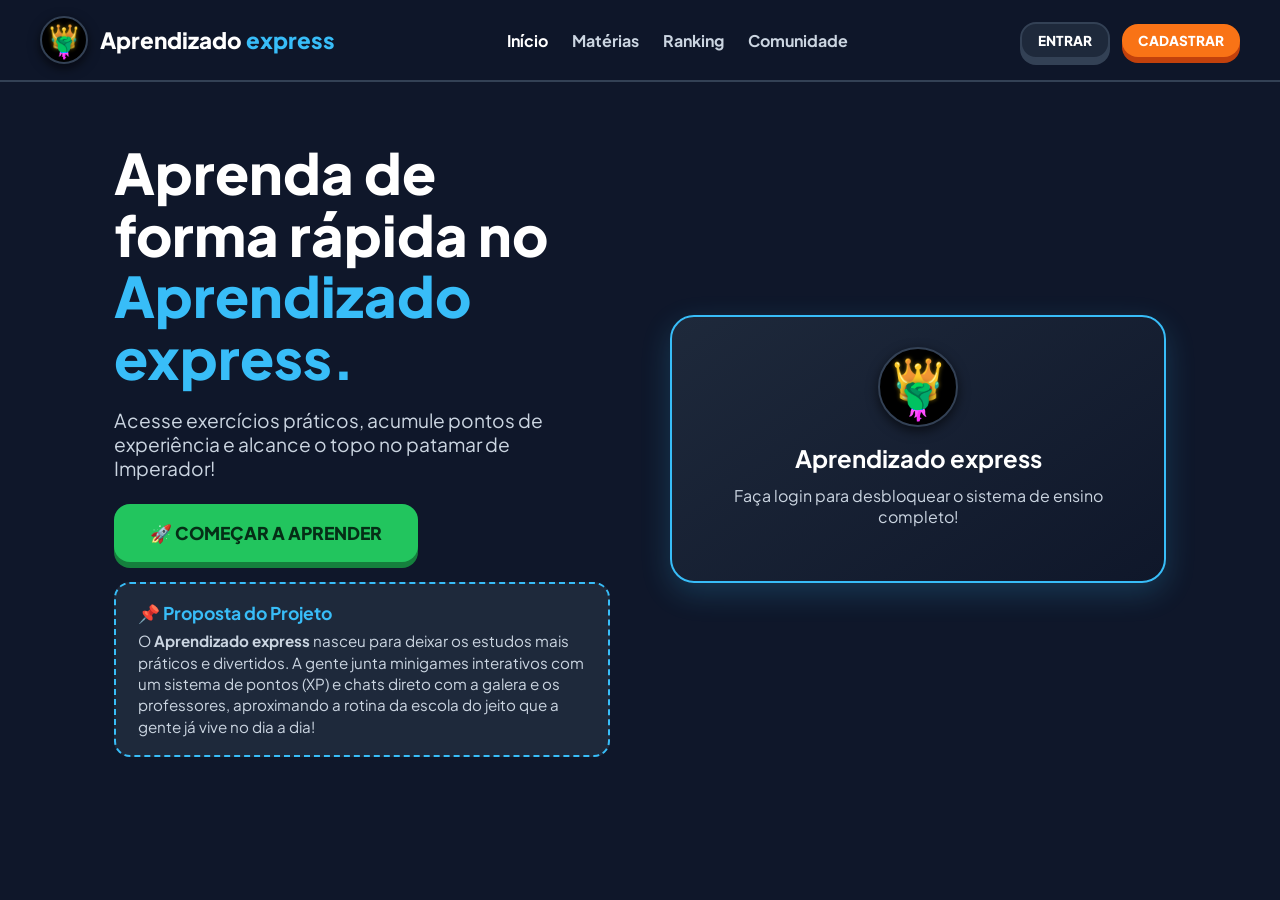
==== commit eeb449a2: "Update aprendizadoexpress.index.html" ====
--- a/aprendizadoexpress.index.html
+++ b/aprendizadoexpress.index.html
@@ -300,6 +300,7 @@
       border: 4px solid var(--border-color);
       border-radius: var(--radius-md);
       font-family: var(--font-pixel);
+      position: relative;
     }
     .target-question-board {
       background: #1E293B;
@@ -356,6 +357,7 @@
       border: 4px solid var(--border-color);
       border-radius: var(--radius-md);
       font-family: var(--font-pixel);
+      position: relative;
     }
 
     .penalty-question-board {
@@ -537,4 +539,1711 @@
 
         <div class="project-proposal-box">
           <h4>📌 Proposta do Projeto</h4>
-          <p>O <strong>Aprendizado express</strong> nasceu para deixar os estudos mais práticos e divertidos. A gente junta minigames interativos com um sistema de pontos (XP) e 
+          <p>O <strong>Aprendizado express</strong> nasceu para deixar os estudos mais práticos e divertidos. A gente junta minigames interativos com um sistema de pontos (XP) e chats direto com a galera e os professores, aproximando a rotina da escola do jeito que a gente já vive no dia a dia!</p>
+        </div>
+      </div>
+
+      <div class="hero-illustration">
+        <div class="game-card-preview">
+          <div class="logo-icon-box" style="width: 80px; height: 80px; margin: 0 auto 16px;">
+            <div class="custom-badge-icon">
+              <span class="crown-bg" style="font-size: 2.6rem; top: 2px;">👑</span>
+              <span class="rose-fg" style="font-size: 2.2rem; bottom: 2px;">🌹</span>
+            </div>
+          </div>
+          <h2>Aprendizado express</h2>
+          <p style="color: var(--text-muted); margin: 12px 0 24px;">Faça login para desbloquear o sistema de ensino completo!</p>
+        </div>
+      </div>
+    </div>
+  </section>
+
+  <section id="screen-subjects" class="hidden">
+    <div class="app-layout">
+      
+      <main class="subjects-grid-main">
+        <h2 style="font-size: 2rem; margin-bottom: 10px;">Matérias Escolares</h2>
+        <p style="color: var(--text-muted); margin-bottom: 30px;">Escolha uma disciplina para realizar as atividades e evoluir sua classificação.</p>
+
+        <div class="subjects-list">
+          <div class="subject-card" onclick="openSubjectModal('Matemática')">
+            <div class="subject-icon" style="background: rgba(34, 197, 94, 0.15); color: var(--green-lime);">
+              <i class="fa-solid fa-gamepad"></i>
+            </div>
+            <div class="subject-info">
+              <h3>Matemática (Minigame 2D)</h3>
+              <p id="math-card-desc">Matematica contra zombies.</p>
+            </div>
+            <i class="fa-solid fa-chevron-right" style="color: var(--text-muted);"></i>
+          </div>
+
+          <div class="subject-card" onclick="openSubjectModal('Português')">
+            <div class="subject-icon" style="background: rgba(139, 92, 246, 0.15); color: var(--purple-electric);">
+              <i class="fa-solid fa-crosshairs"></i>
+            </div>
+            <div class="subject-info">
+              <h3>Português (Tiro ao Alvo)</h3>
+              <p id="port-card-desc">Acerte o alvo nas cores das alternativas com a barra de espaço (+500 XP)</p>
+            </div>
+            <i class="fa-solid fa-chevron-right" style="color: var(--text-muted);"></i>
+          </div>
+
+          <div class="subject-card" onclick="openSubjectModal('Inglês')">
+            <div class="subject-icon" style="background: rgba(250, 204, 21, 0.15); color: var(--yellow-gold);">
+              <i class="fa-solid fa-futbol"></i>
+            </div>
+            <div class="subject-info">
+              <h3>Inglês (Mini-Game Pênaltis Retro)</h3>
+              <p id="english-card-desc">Bata pênaltis nas quinas do gol (+500 XP)</p>
+            </div>
+            <i class="fa-solid fa-chevron-right" style="color: var(--text-muted);"></i>
+          </div>
+        </div>
+      </main>
+
+      <aside class="dashboard-sidebar">
+        <div class="ui-card">
+          <h3 id="dash-username" style="font-size: 1.3rem; margin-bottom: 4px;">Aluno</h3>
+          <p id="dash-room" style="color: var(--text-muted); font-size: 0.85rem; margin-bottom: 16px;">Turma Geral</p>
+          
+          <div style="margin-bottom: 16px;">
+            <p style="font-size: 0.8rem; color: var(--text-muted); margin-bottom: 4px;">Classificação Atual:</p>
+            <div id="dash-rank-badge" class="rank-badge rank-novato">Novato</div>
+          </div>
+
+          <div class="stats-grid">
+            <div class="stat-box">
+              <i class="fa-solid fa-star" style="color: var(--yellow-gold);"></i>
+              <div>
+                <strong id="dash-xp">0 XP</strong>
+                <p style="font-size: 0.75rem; color: var(--text-muted);">Pontuação</p>
+              </div>
+            </div>
+            <div class="stat-box">
+              <i class="fa-solid fa-fire" style="color: var(--orange-brand);"></i>
+              <div>
+                <strong id="dash-streak">1 Dia</strong>
+                <p style="font-size: 0.75rem; color: var(--text-muted);">Sequência</p>
+              </div>
+            </div>
+          </div>
+        </div>
+      </aside>
+
+    </div>
+  </section>
+
+  <section id="screen-ranking" class="hidden">
+    <div class="ranking-container">
+      <h2 style="font-size: 2.2rem; margin-bottom: 6px;">🏆 Classificação dos Jogadores</h2>
+      <p style="color: var(--text-muted);">Aumente seus pontos para subir de patamar!</p>
+
+      <div style="display: flex; gap: 8px; flex-wrap: wrap; margin-top: 16px; margin-bottom: 24px;">
+        <span class="rank-badge rank-novato">0–1000 (XP): NOVATO</span>
+        <span class="rank-badge rank-aprendiz">1000–2000 (XP): APRENDIZ</span>
+        <span class="rank-badge rank-intermediario">2000–4000 (XP): INTERMEDIÁRIO</span>
+        <span class="rank-badge rank-avancado">4000–8000 (XP): AVANÇADO</span>
+        <span class="rank-badge rank-imperador">8000+ (XP): IMPERADOR</span>
+      </div>
+
+      <div class="ranking-list" id="ranking-list-container"></div>
+    </div>
+  </section>
+
+  <section id="screen-community" class="hidden">
+    <div class="community-wrapper">
+      <div class="community-container">
+        <div class="chat-sidebar">
+          <div style="padding:16px; font-weight:800; border-bottom:2px solid var(--border-color); font-size:1rem;">Comunidade</div>
+          <div style="padding:12px 16px 6px; font-weight:700; color:var(--text-muted); font-size:0.75rem; text-transform:uppercase;">Canais de Discussão</div>
+          
+          <div class="chat-channel-btn active" onclick="switchChannel('geral', this)">
+            <span>📢</span> Aviso E.E Neves
+          </div>
+          <div class="chat-channel-btn" onclick="switchChannel('professores', this)">
+            <span>👨‍🏫</span> Professores & Alunos
+          </div>
+          <div class="chat-channel-btn" onclick="switchChannel('duvidas', this)">
+            <span>💬</span> Chat dos Alunos
+          </div>
+        </div>
+
+        <div class="chat-main">
+          <div style="padding:16px; border-bottom:2px solid var(--border-color); font-weight:700; display:flex; align-items:center; gap:8px;" id="current-channel-title">
+            <span>📢</span> Aviso E.E Neves
+          </div>
+          <div class="messages-container" id="messages-container"></div>
+          <form class="chat-input-area" onsubmit="sendMessage(event)">
+            <input type="text" id="message-input" placeholder="Digite sua mensagem no canal..." required>
+            <button type="submit" class="btn-push btn-push-orange" style="padding: 12px 20px;">Enviar</button>
+          </form>
+        </div>
+      </div>
+    </div>
+  </section>
+
+  <!-- MODAL DE AUTENTICAÇÃO -->
+  <div class="modal-overlay hidden" id="modal-auth">
+    <div class="auth-card">
+      <div style="display: flex; justify-content: space-between; align-items: center; margin-bottom: 20px;">
+        <div class="logo-group">
+          <div class="logo-icon-box" style="width: 38px; height: 38px;">
+            <div class="custom-badge-icon">
+              <span class="crown-bg" style="font-size: 1.1rem; top: 1px;">👑</span>
+              <span class="rose-fg" style="font-size: 1rem; bottom: 1px;">🌹</span>
+            </div>
+          </div>
+          <div class="logo-text" style="font-size:1.2rem;">Aprendizado <span>express</span></div>
+        </div>
+        <button class="btn-push btn-push-dark" style="padding: 4px 10px;" onclick="closeModal('modal-auth')">✕</button>
+      </div>
+
+      <form id="login-form" onsubmit="handleLogin(event)">
+        <h3 style="margin-bottom: 16px;">Entrar na Conta</h3>
+        <div class="form-group">
+          <label>E-mail</label>
+          <div class="input-wrapper">
+            <i class="fa-solid fa-envelope"></i>
+            <input type="email" id="login-email" placeholder="seu@email.com" required>
+          </div>
+        </div>
+        <div class="form-group">
+          <label>Senha</label>
+          <div class="input-wrapper">
+            <i class="fa-solid fa-lock"></i>
+            <input type="password" id="login-password" placeholder="••••••••" required>
+          </div>
+        </div>
+        <button type="submit" class="btn-push btn-push-green" style="width: 100%;">Acessar Conta</button>
+      </form>
+
+      <form id="register-form" class="hidden" onsubmit="handleRegister(event)">
+        <h3 style="margin-bottom: 16px;">Criar Conta</h3>
+        
+        <div class="form-group">
+          <label>Tipo de Perfil</label>
+          <div class="input-wrapper">
+            <i class="fa-solid fa-user-tag"></i>
+            <select id="reg-role" onchange="toggleRoleFields()" required>
+              <option value="Aluno">Aluno</option>
+              <option value="Professor">Professor</option>
+            </select>
+          </div>
+        </div>
+
+        <div class="form-group">
+          <label>Nome Completo</label>
+          <div class="input-wrapper">
+            <i class="fa-solid fa-user"></i>
+            <input type="text" id="reg-name" placeholder="Ex: Lucas Silva" required>
+          </div>
+        </div>
+
+        <div class="form-group">
+          <label>Nome da Escola</label>
+          <div class="input-wrapper">
+            <i class="fa-solid fa-school"></i>
+            <select id="reg-school" required>
+              <option value="E.E Neves">E.E Neves</option>
+              <option value="Prado">Prado</option>
+              <option value="Monteiro">Monteiro</option>
+            </select>
+          </div>
+        </div>
+
+        <div class="form-group" id="group-reg-room">
+          <label>Turma / Sala</label>
+          <div class="input-wrapper">
+            <i class="fa-solid fa-graduation-cap"></i>
+            <select id="reg-room">
+              <option value="3º A">3º A</option>
+              <option value="3º B">3º B</option>
+              <option value="2º A">2º A</option>
+              <option value="2º B">2º B</option>
+              <option value="1º A">1º A</option>
+            </select>
+          </div>
+        </div>
+
+        <div class="form-group">
+          <label>E-mail</label>
+          <div class="input-wrapper">
+            <i class="fa-solid fa-envelope"></i>
+            <input type="email" id="reg-email" placeholder="seu@email.com" required>
+          </div>
+        </div>
+
+        <div class="form-group">
+          <label>Senha</label>
+          <div class="input-wrapper">
+            <i class="fa-solid fa-lock"></i>
+            <input type="password" id="reg-password" placeholder="••••••••" required>
+          </div>
+        </div>
+
+        <button type="submit" class="btn-push btn-push-orange" style="width: 100%;">Finalizar Cadastro</button>
+      </form>
+
+      <div class="credentials-box">
+        <strong>🔑 Contas de Administrador (0 XP Inicial):</strong><br>
+        1. <code>weverso@admin.com</code> | Senha: <code>123</code><br>
+        2. <code>carlos@admin.com</code> | Senha: <code>123</code><br>
+        3. <code>gabriel@admin.com</code> | Senha: <code>123</code>
+      </div>
+
+      <div class="auth-toggle">
+        <span id="toggle-text">Não tem uma conta?</span>
+        <a id="toggle-btn" onclick="toggleAuthMode()">Cadastre-se</a>
+      </div>
+    </div>
+  </div>
+
+  <!-- MODAL DE ATIVIDADES E MINI-GAMES -->
+  <div class="modal-overlay hidden" id="modal-subject">
+    <div class="modal-card">
+      <div style="display: flex; justify-content: space-between; align-items: center; margin-bottom: 20px;">
+        <h3 id="modal-subject-title">Atividades</h3>
+        <button class="btn-push btn-push-dark" style="padding: 6px 12px;" onclick="closeModal('modal-subject')">✕</button>
+      </div>
+      <div id="tasks-container"></div>
+      
+      <div class="task-notice-warning">
+        ⚠️ <strong>Aviso:</strong> Caso você repita essa tarefa, os pontos (XP) não serão válidos.
+      </div>
+    </div>
+  </div>
+
+  <div class="toast-container" id="toast-container"></div>
+
+  <script>
+    const defaultAccounts = [
+      { name: "Weversotestadmin1", email: "weverso@admin.com", password: "123", role: "Admin", school: "E.E Neves", room: "Administração", xp: 0 },
+      { name: "Carlostestadmin2", email: "carlos@admin.com", password: "123", role: "Admin", school: "E.E Neves", room: "Administração", xp: 0 },
+      { name: "Gabrieltestadmin3", email: "gabriel@admin.com", password: "123", role: "Admin", school: "E.E Neves", room: "Administração", xp: 0 }
+    ];
+
+    defaultAccounts.forEach(acc => {
+      if (!localStorage.getItem('user_' + acc.email)) {
+        localStorage.setItem('user_' + acc.email, JSON.stringify(acc));
+        localStorage.setItem('progress_' + acc.email, JSON.stringify({ xp: 0, streak: 1, completedTasks: [] }));
+      }
+    });
+
+    let currentUser = JSON.parse(localStorage.getItem('session_user')) || null;
+    let userProgress = { xp: 0, streak: 1, completedTasks: [] };
+    let activeChannel = 'geral';
+    let previousUserRank = null;
+
+    // QUESTÕES DE MATEMÁTICA
+    const mathQuestions = [
+      { question: "Quanto é 7 x 8?", options: ["54", "56", "64", "49"], answer: 1 },
+      { question: "Qual é a raiz quadrada de 81?", options: ["7", "8", "9", "10"], answer: 2 },
+      { question: "Se 2x + 4 = 12, qual o valor de x?", options: ["3", "4", "5", "6"], answer: 1 },
+      { question: "Quanto é 15% de 200?", options: ["20", "25", "30", "35"], answer: 2 }
+    ];
+
+    // QUESTÕES DE PORTUGUÊS (TIRO AO ALVO) - Com 4 perguntas adicionadas
+    const portugueseQuestions = [
+      { question: "Qual palavra está escrita corretamente?", options: ["Exceção", "Esceção", "Exessão", "Essessão"], answer: 0 },
+      { question: "Identifique a classe gramatical de 'rapidamente':", options: ["Substantivo", "Adjetivo", "Advérbio", "Verbo"], answer: 2 },
+      { question: "Qual frase contém um pronome oblíquo átono?", options: ["O cão correu.", "Entreguei-lhe o livro.", "Nós fomos ao parque.", "Ele comprou uma casa."], answer: 1 },
+      { question: "Qual o plural de 'cidadão'?", options: ["Cidadões", "Cidadãos", "Cidadães", "Cidadãoes"], answer: 1 }
+    ];
+
+    // QUESTÕES DE INGLÊS (MINI-GAME PÊNALTIS RETRO)
+    const englishPenaltyQuestions = [
+      { question: "What is the past tense of 'go'?", options: ["Went", "Goed", "Gone", "Going"], answer: 0 },
+      { question: "Translate to English: 'Livro'", options: ["Pen", "Book", "Table", "Apple"], answer: 1 },
+      { question: "Complete: 'She ___ a student.'", options: ["am", "are", "is", "be"], answer: 2 },
+      { question: "What is the plural of 'child'?", options: ["Childs", "Children", "Childes", "Childrens"], answer: 1 }
+    ];
+
+    let currentMathQuestionIndex = 0;
+    let mathCorrectCount = 0;
+    let mathWrongCount = 0;
+    let streakCount = 0;
+    let isAttackReady = false;
+    let isAnimating = false;
+
+    // GAME ZUMBIS
+    let canvas, ctx;
+    let gameLoopId = null;
+    let shakeTimer = 0;
+    let particles = [];
+    let slashEffects = [];
+    let zombie = { x: 275, y: 60, baseOriginX: 275, baseOriginY: 60, maxHp: 100, hp: 100, color: '#4CAF50', opacity: 1, isDying: false };
+    let playerBox = { x: 225, y: 150, width: 100, height: 100 };
+    let player = { x: 275, y: 200, originX: 275, originY: 200, size: 14, maxHp: 100, hp: 100, color: '#00FF66' };
+
+    // --- VARIÁVEIS MINI-GAME TIRO AO ALVO (PORTUGUÊS) ---
+    let targetCanvas, targetCtx;
+    let targetLoopId = null;
+    let currentTargetQIndex = 0;
+    let targetCorrectCount = 0;
+    let targetAimX = 290;
+    let targetAimSpeed = 2.5;
+    let targetAimDir = 1;
+    let isTargetPaused = false;
+    let targetShotResult = "";
+    const altColors = ['#EF4444', '#38BDF8', '#FACC15', '#FFFFFF'];
+
+    // --- VARIÁVEIS MINI-GAME PÊNALTIS INGLÊS ---
+    let penaltyCanvas, penaltyCtx;
+    let penaltyLoopId = null;
+    let currentPenaltyIndex = 0;
+    let penaltyScore = 0;
+
+    let goalieX = 290;
+    let goalieY = 145;
+    let goalieSpeed = 1.8;
+    let goalieDirection = 1;
+
+    let isShooting = false;
+    let shotAnimProgress = 0;
+    let targetCorner = null;
+    let shotResultText = "";
+
+    let isExploding = false;
+    let explosionTimer = 0;
+    let isGoalieAngry = false;
+    let goalieAngryTimer = 0;
+    let goalieLaughTimer = 0;
+    let goalieDiveState = null;
+
+    let ballPos = { x: 290, y: 280 };
+    let ballSmokeParticles = [];
+
+    let channelMessages = JSON.parse(localStorage.getItem('chat_channels_messages')) || {
+      geral: [{ id: 1, sender: "Prof. Roberto", text: "Bem-vindos aos avisos oficiais da E.E Neves!" }],
+      professores: [{ id: 2, sender: "Prof. Roberto", text: "Olá alunos! Podem enviar suas dúvidas sobre trabalhos ou provas aqui." }],
+      duvidas: [{ id: 3, sender: "Gabriel", text: "Alguém conseguiu resolver a questão de porcentagem?" }]
+    };
+
+    window.onload = function() {
+      loadUserData();
+      updateUserSessionUI();
+      updateDashboard();
+    };
+
+    function toggleRoleFields() {
+      const role = document.getElementById('reg-role').value;
+      const roomGroup = document.getElementById('group-reg-room');
+      if (role === 'Professor') {
+        roomGroup.classList.add('hidden');
+      } else {
+        roomGroup.classList.remove('hidden');
+      }
+    }
+
+    function requireAuth(screenId, navElement) {
+      if (!currentUser) {
+        showToast("⚠️ Acesso bloqueado! Faça cadastro ou entre para navegar no site.");
+        openAuthModal('login');
+      } else {
+        showScreen(screenId, navElement);
+      }
+    }
+
+    function showScreen(screenId, navElement) {
+      document.querySelectorAll('section').forEach(sec => sec.classList.add('hidden'));
+      const target = document.getElementById(screenId);
+      if (target) target.classList.remove('hidden');
+
+      if (navElement) {
+        document.querySelectorAll('.nav-item').forEach(el => el.classList.remove('active'));
+        navElement.classList.add('active');
+      }
+
+      if (screenId === 'screen-ranking') renderRanking();
+      if (screenId === 'screen-community') renderMessages();
+    }
+
+    function getRank(xp) {
+      if (xp >= 8000) return { title: "Imperador", class: "rank-imperador", level: 5 };
+      if (xp >= 4000) return { title: "Avançado", class: "rank-avancado", level: 4 };
+      if (xp >= 2000) return { title: "Intermediário", class: "rank-intermediario", level: 3 };
+      if (xp >= 1000) return { title: "Aprendiz", class: "rank-aprendiz", level: 2 };
+      return { title: "Novato", class: "rank-novato", level: 1 };
+    }
+
+    function loadUserData() {
+      if (currentUser && currentUser.email) {
+        const saved = localStorage.getItem('progress_' + currentUser.email);
+        if (saved) userProgress = JSON.parse(saved);
+      }
+    }
+
+    function saveUserData() {
+      if (currentUser && currentUser.email) {
+        localStorage.setItem('progress_' + currentUser.email, JSON.stringify(userProgress));
+      }
+    }
+
+    function openAuthModal(mode) {
+      document.getElementById('login-form').classList.toggle('hidden', mode !== 'login');
+      document.getElementById('register-form').classList.toggle('hidden', mode === 'login');
+      document.getElementById('modal-auth').classList.remove('hidden');
+    }
+
+    function toggleAuthMode() {
+      const isLogin = document.getElementById('login-form').classList.contains('hidden');
+      openAuthModal(isLogin ? 'login' : 'register');
+    }
+
+    function handleLogin(e) {
+      e.preventDefault();
+      const email = document.getElementById('login-email').value.trim().toLowerCase();
+      const password = document.getElementById('login-password').value;
+
+      const stored = localStorage.getItem('user_' + email);
+      if (!stored) return showToast("❌ Usuário não encontrado!");
+
+      const user = JSON.parse(stored);
+      if (user.password !== password) return showToast("❌ Senha incorreta!");
+
+      currentUser = user;
+      localStorage.setItem('session_user', JSON.stringify(user));
+      loadUserData();
+      closeModal('modal-auth');
+      updateUserSessionUI();
+      updateDashboard();
+      showToast(`Bem-vindo, ${user.name}!`);
+      showScreen('screen-subjects');
+    }
+
+    function handleRegister(e) {
+      e.preventDefault();
+      const role = document.getElementById('reg-role').value;
+      const name = document.getElementById('reg-name').value.trim();
+      const school = document.getElementById('reg-school').value;
+      const room = role === 'Aluno' ? document.getElementById('reg-room').value : "Docente";
+      const email = document.getElementById('reg-email').value.trim().toLowerCase();
+      const password = document.getElementById('reg-password').value;
+
+      if (localStorage.getItem('user_' + email)) return showToast("❌ Email já cadastrado!");
+
+      const newUser = { name, email, password, role, school, room };
+      localStorage.setItem('user_' + email, JSON.stringify(newUser));
+      localStorage.setItem('progress_' + email, JSON.stringify({ xp: 0, streak: 1, completedTasks: [] }));
+
+      currentUser = newUser;
+      localStorage.setItem('session_user', JSON.stringify(newUser));
+      loadUserData();
+      closeModal('modal-auth');
+      updateUserSessionUI();
+      updateDashboard();
+      showToast("Cadastro realizado com sucesso!");
+      showScreen('screen-subjects');
+    }
+
+    function handleLogout() {
+      saveUserData();
+      currentUser = null;
+      localStorage.removeItem('session_user');
+      updateUserSessionUI();
+      showToast("Você saiu da conta.");
+      showScreen('screen-landing');
+    }
+
+    function updateUserSessionUI() {
+      const loggedOutBox = document.getElementById('nav-logged-out-actions');
+      const loggedInBox = document.getElementById('nav-logged-in-actions');
+
+      if (currentUser) {
+        loggedOutBox.classList.add('hidden');
+        loggedInBox.classList.remove('hidden');
+        document.getElementById('nav-user-badge').innerText = `👤 ${currentUser.name} (${currentUser.role || 'Aluno'})`;
+        document.getElementById('dash-username').innerText = currentUser.name;
+        document.getElementById('dash-room').innerText = `${currentUser.school || 'E.E Neves'} • ${currentUser.room || 'Geral'}`;
+      } else {
+        loggedOutBox.classList.remove('hidden');
+        loggedInBox.classList.add('hidden');
+        document.getElementById('dash-username').innerText = "Visitante";
+      }
+    }
+
+    function updateDashboard() {
+      const xp = userProgress.xp || 0;
+      const rank = getRank(xp);
+
+      document.getElementById('dash-xp').innerText = `${xp} XP`;
+      document.getElementById('dash-streak').innerText = `${userProgress.streak || 1} Dia`;
+
+      const badge = document.getElementById('dash-rank-badge');
+      badge.innerText = rank.title;
+      badge.className = `rank-badge ${rank.class}`;
+
+      const engDesc = document.getElementById('english-card-desc');
+      if (engDesc) {
+        engDesc.innerText = userProgress.completedTasks.includes("english_penalty_clear") ? "Cópia / Modo Treino (Sem XP)" : "Bata pênaltis nas quinas do gol (+500 XP)";
+      }
+      const portDesc = document.getElementById('port-card-desc');
+      if (portDesc) {
+        portDesc.innerText = userProgress.completedTasks.includes("port_target_clear") ? "Cópia / Modo Treino (Sem XP)" : "Acerte o alvo nas cores das alternativas com a barra de espaço (+500 XP)";
+      }
+    }
+
+    function closeModal(id) {
+      if (id === 'modal-subject') {
+        if (gameLoopId) { cancelAnimationFrame(gameLoopId); gameLoopId = null; }
+        if (penaltyLoopId) { cancelAnimationFrame(penaltyLoopId); penaltyLoopId = null; }
+        if (targetLoopId) { cancelAnimationFrame(targetLoopId); targetLoopId = null; }
+        window.removeEventListener('keydown', handleTargetKey);
+      }
+      document.getElementById(id).classList.add('hidden');
+    }
+
+    // ABRIR MODAL
+    function openSubjectModal(subject) {
+      if (!currentUser) return requireAuth('screen-subjects');
+      document.getElementById('modal-subject-title').innerText = subject;
+      const container = document.getElementById('tasks-container');
+      container.innerHTML = '';
+
+      if (subject === 'Matemática') {
+        const isRepeated = userProgress.completedTasks.includes("math_game_clear");
+        container.innerHTML = `
+          ${isRepeated ? '<div style="color: var(--yellow-gold); font-size: 0.85rem; text-align: center; margin-bottom: 8px;">🔄 Modo Treino (Cópia da Tarefa — Não concede XP)</div>' : ''}
+          <div class="game-wrapper">
+            <div class="canvas-container-outer">
+              <canvas id="gameCanvas" width="550" height="320"></canvas>
+            </div>
+            <div class="quiz-panel-game">
+              <div id="attack-btn-container" class="attack-btn-wrapper hidden">
+                <button class="btn-attack-game" onclick="triggerPlayerAttackAction()">⚔️ ATACAR ZUMBI</button>
+              </div>
+              <div id="game-question-text" class="game-question-box">Carregando batalha...</div>
+              <div id="game-options-container" class="game-options-grid"></div>
+            </div>
+          </div>
+        `;
+        document.getElementById('modal-subject').classList.remove('hidden');
+        initMathGame();
+      } else if (subject === 'Português') {
+        const isRepeated = userProgress.completedTasks.includes("port_target_clear");
+        container.innerHTML = `
+          ${isRepeated ? '<div style="color: var(--yellow-gold); font-size: 0.75rem; text-align: center; margin-bottom: 8px; font-family: var(--font-pixel);">🔄 Modo Treino (Cópia da Tarefa — Não concede XP)</div>' : ''}
+          <div class="target-game-wrapper">
+            <div id="target-question-board" class="target-question-board">Carregando questão...</div>
+            <div class="target-canvas-box" id="target-canvas-box">
+              <canvas id="targetCanvas" width="580" height="320"></canvas>
+            </div>
+            <div id="target-options-bar" class="target-options-bar"></div>
+            <div style="font-size: 0.65rem; color: var(--text-muted); font-family: var(--font-pixel); text-align: center;">Pressione a tecla [ESPAÇO] para disparar a mira!</div>
+          </div>
+        `;
+        document.getElementById('modal-subject').classList.remove('hidden');
+        initTargetGame();
+      } else if (subject === 'Inglês') {
+        const isRepeated = userProgress.completedTasks.includes("english_penalty_clear");
+        container.innerHTML = `
+          ${isRepeated ? '<div style="color: var(--yellow-gold); font-size: 0.75rem; text-align: center; margin-bottom: 8px; font-family: var(--font-pixel);">🔄 Modo Treino (Cópia da Tarefa — Não concede XP)</div>' : ''}
+          <div class="penalty-game-wrapper">
+            <div id="penalty-question-board" class="penalty-question-board">Loading question...</div>
+            <div class="penalty-canvas-box" id="penalty-canvas-box">
+              <canvas id="penaltyCanvas" width="580" height="320"></canvas>
+              <button id="btn-corner-0" class="corner-option-btn corner-tl" onclick="executePenaltyShot(0)"></button>
+              <button id="btn-corner-1" class="corner-option-btn corner-bl" onclick="executePenaltyShot(1)"></button>
+              <button id="btn-corner-2" class="corner-option-btn corner-tr" onclick="executePenaltyShot(2)"></button>
+              <button id="btn-corner-3" class="corner-option-btn corner-br" onclick="executePenaltyShot(3)"></button>
+            </div>
+          </div>
+        `;
+        document.getElementById('modal-subject').classList.remove('hidden');
+        initPenaltyGame();
+      }
+    }
+
+    // =========================================================================
+    // --- MINI-GAME TIRO AO ALVO (PORTUGUÊS) ---
+    // =========================================================================
+    function initTargetGame() {
+      targetCanvas = document.getElementById('targetCanvas');
+      targetCtx = targetCanvas.getContext('2d');
+
+      currentTargetQIndex = 0;
+      targetCorrectCount = 0;
+      targetAimX = 290;
+      targetAimSpeed = 2.5;
+      targetAimDir = 1;
+      isTargetPaused = false;
+      targetShotResult = "";
+
+      const existingOverlay = document.getElementById('target-finish-overlay');
+      if (existingOverlay) existingOverlay.remove();
+
+      window.removeEventListener('keydown', handleTargetKey);
+      window.addEventListener('keydown', handleTargetKey);
+
+      if (targetLoopId) cancelAnimationFrame(targetLoopId);
+      runTargetLoop();
+      loadTargetQuestion();
+    }
+
+    function handleTargetKey(e) {
+      if (e.code === 'Space') {
+        e.preventDefault();
+        if (!isTargetPaused) {
+          fireTargetAim();
+        }
+      }
+    }
+
+    function runTargetLoop() {
+      updateTargetPhysics();
+      drawTargetScene();
+      targetLoopId = requestAnimationFrame(runTargetLoop);
+    }
+
+    function updateTargetPhysics() {
+      if (!isTargetPaused) {
+        targetAimX += targetAimSpeed * targetAimDir;
+        if (targetAimX < 140 || targetAimX > 440) {
+          targetAimDir *= -1;
+        }
+      }
+    }
+
+    function drawTargetScene() {
+      if (!targetCtx) return;
+      const w = targetCanvas.width;
+      const h = targetCanvas.height;
+
+      // Fundo escuro retro
+      targetCtx.fillStyle = '#0F172A';
+      targetCtx.fillRect(0, 0, w, h);
+
+      const centerX = w / 2;
+      const centerY = h / 2 - 10;
+      
+      // Desenho do Alvo Estilizado (Similar à Referência sem cruz no centro)
+      // Anel Externo (Vermelho)
+      targetCtx.fillStyle = '#EF4444';
+      targetCtx.beginPath(); targetCtx.arc(centerX, centerY, 95, 0, Math.PI * 2); targetCtx.fill();
+
+      // Anel Intermediário (Azul)
+      targetCtx.fillStyle = '#38BDF8';
+      targetCtx.beginPath(); targetCtx.arc(centerX, centerY, 70, 0, Math.PI * 2); targetCtx.fill();
+
+      // Faixa Amarela (Correspondente à alternativa amarela)
+      targetCtx.fillStyle = '#FACC15';
+      targetCtx.beginPath(); targetCtx.arc(centerX, centerY, 42, 0, Math.PI * 2); targetCtx.fill();
+
+      // Centro (Branco)
+      targetCtx.fillStyle = '#FFFFFF';
+      targetCtx.beginPath(); targetCtx.arc(centerX, centerY, 16, 0, Math.PI * 2); targetCtx.fill();
+
+      // Recortes estilo mira (fendas vazadas no formato de mira)
+      targetCtx.fillStyle = '#0F172A';
+      // Fenda Superior
+      targetCtx.fillRect(centerX - 8, centerY - 95, 16, 35);
+      // Fenda Inferior
+      targetCtx.fillRect(centerX - 8, centerY + 60, 16, 35);
+      // Fenda Esquerda
+      targetCtx.fillRect(centerX - 95, centerY - 8, 35, 16);
+      // Fenda Direita
+      targetCtx.fillRect(centerX + 60, centerY - 8, 35, 16);
+
+      // Círculo central interno detalhe da mira
+      targetCtx.fillStyle = '#0F172A';
+      targetCtx.beginPath(); targetCtx.arc(centerX, centerY, 6, 0, Math.PI * 2); targetCtx.fill();
+
+      // Mira móvel horizontal (barra vertical que vai e volta)
+      targetCtx.strokeStyle = '#FACC15';
+      targetCtx.lineWidth = 4;
+      targetCtx.beginPath();
+      targetCtx.moveTo(targetAimX, centerY - 110);
+      targetCtx.lineTo(targetAimX, centerY + 110);
+      targetCtx.stroke();
+
+      // Triângulo indicador superior da mira
+      targetCtx.fillStyle = '#FACC15';
+      targetCtx.beginPath();
+      targetCtx.moveTo(targetAimX, centerY - 110);
+      targetCtx.lineTo(targetAimX - 6, centerY - 122);
+      targetCtx.lineTo(targetAimX + 6, centerY - 122);
+      targetCtx.fill();
+
+      // Feedback textual na tela
+      if (targetShotResult) {
+        targetCtx.font = '10px "Press Start 2P"';
+        targetCtx.fillStyle = targetShotResult.includes("ACERTO") ? '#22C55E' : '#EF4444';
+        targetCtx.textAlign = 'center';
+        targetCtx.fillText(targetShotResult, w / 2, 35);
+        targetCtx.textAlign = 'left';
+      }
+
+      // Placar
+      targetCtx.font = '7px "Press Start 2P"';
+      targetCtx.fillStyle = '#FFFFFF';
+      targetCtx.fillText(`ACERTOS: ${targetCorrectCount}/${portugueseQuestions.length}`, 15, 20);
+    }
+
+    function loadTargetQuestion() {
+      if (currentTargetQIndex >= portugueseQuestions.length) {
+        finishTargetGame();
+        return;
+      }
+
+      const q = portugueseQuestions[currentTargetQIndex];
+      document.getElementById('target-question-board').innerText = `Q${currentTargetQIndex + 1}: ${q.question}`;
+
+      const bar = document.getElementById('target-options-bar');
+      bar.innerHTML = '';
+
+      q.options.forEach((opt, idx) => {
+        const box = document.createElement('div');
+        box.className = 'target-opt-box';
+        box.style.borderColor = altColors[idx];
+        box.innerHTML = `<span style="color: ${altColors[idx]};">${String.fromCharCode(65 + idx)})</span> ${opt}`;
+        bar.appendChild(box);
+      });
+
+      isTargetPaused = false;
+      targetShotResult = "";
+    }
+
+    function fireTargetAim() {
+      isTargetPaused = true;
+
+      let selectedOptionIdx = 0;
+      if (targetAimX >= 140 && targetAimX < 215) selectedOptionIdx = 0;
+      else if (targetAimX >= 215 && targetAimX < 290) selectedOptionIdx = 1;
+      else if (targetAimX >= 290 && targetAimX < 365) selectedOptionIdx = 2;
+      else selectedOptionIdx = 3;
+
+      const q = portugueseQuestions[currentTargetQIndex];
+      const isCorrect = (selectedOptionIdx === q.answer);
+
+      if (isCorrect) {
+        targetCorrectCount++;
+        targetShotResult = "🎯 ACERTOU EM CHEIO!";
+        showToast("🎯 Acertou em cheio! Resposta correta!");
+        targetAimSpeed += 0.4;
+      } else {
+        targetShotResult = "❌ TIRO FORA DO ALVO!";
+        showToast("❌ Errou o alvo!");
+      }
+
+      setTimeout(() => {
+        currentTargetQIndex++;
+        loadTargetQuestion();
+      }, 1500);
+    }
+
+    function finishTargetGame() {
+      window.removeEventListener('keydown', handleTargetKey);
+      document.getElementById('target-question-board').innerText = "FIM DO TREINO DE TIRO AO ALVO!";
+      document.getElementById('target-options-bar').innerHTML = "";
+
+      const isFirstAttempt = !userProgress.completedTasks.includes("port_target_clear");
+      let earnedXP = 0;
+
+      if (isFirstAttempt) {
+        // XP Proporcional aos acertos (Ex: 4/4 ou 3/4 = 500 XP; 2/4 ou 2/2 = proporcional)
+        if (targetCorrectCount >= 3) earnedXP = 500;
+        else if (targetCorrectCount === 2) earnedXP = 250;
+        else if (targetCorrectCount === 1) earnedXP = 125;
+        else earnedXP = 0;
+
+        userProgress.completedTasks.push("port_target_clear");
+        userProgress.xp += earnedXP;
+        saveUserData();
+        updateDashboard();
+      }
+
+      const canvasBox = document.getElementById('target-canvas-box');
+      const existingOverlay = document.getElementById('target-finish-overlay');
+      if (existingOverlay) existingOverlay.remove();
+
+      const finishOverlay = document.createElement('div');
+      finishOverlay.id = 'target-finish-overlay';
+      finishOverlay.style.position = "absolute";
+      finishOverlay.style.top = "0";
+      finishOverlay.style.left = "0";
+      finishOverlay.style.width = "100%";
+      finishOverlay.style.height = "100%";
+      finishOverlay.style.background = "rgba(15, 23, 42, 0.95)";
+      finishOverlay.style.display = "flex";
+      finishOverlay.style.flexDirection = "column";
+      finishOverlay.style.justifyContent = "center";
+      finishOverlay.style.alignItems = "center";
+      finishOverlay.style.gap = "14px";
+      finishOverlay.style.zIndex = "50";
+
+      finishOverlay.innerHTML = `
+        <h2 style="color: var(--yellow-gold); font-family: var(--font-pixel); font-size: 0.85rem;">TREINO CONCLUÍDO!</h2>
+        <p style="color: var(--green-lime); font-family: var(--font-pixel); font-size: 0.75rem;">Acertos: ${targetCorrectCount} / ${portugueseQuestions.length}</p>
+        ${isFirstAttempt && earnedXP > 0 ? `<p style="color: var(--blue-brand); font-family: var(--font-pixel); font-size: 0.7rem;">🎉 Você ganhou +${earnedXP} XP!</p>` : `<p style="color: var(--text-muted); font-family: var(--font-pixel); font-size: 0.65rem;">🔄 Modo Treino (0 XP).</p>`}
+        <button class="btn-push btn-push-green" style="font-family: var(--font-pixel); font-size: 0.7rem;" onclick="initTargetGame()">🔄 Jogar Novamente</button>
+      `;
+      canvasBox.appendChild(finishOverlay);
+    }
+
+    // =========================================================================
+    // --- MINI-GAME RETRO DE PÊNALTIS (INGLÊS) ---
+    // =========================================================================
+    function initPenaltyGame() {
+      penaltyCanvas = document.getElementById('penaltyCanvas');
+      penaltyCtx = penaltyCanvas.getContext('2d');
+
+      currentPenaltyIndex = 0;
+      penaltyScore = 0;
+      goalieSpeed = 1.8;
+      
+      const existingOverlay = document.getElementById('penalty-finish-overlay');
+      if (existingOverlay) existingOverlay.remove();
+
+      for (let i = 0; i < 4; i++) {
+        const btn = document.getElementById(`btn-corner-${i}`);
+        if (btn) btn.classList.remove('hidden');
+      }
+
+      resetBallAndGoaliePosition();
+
+      if (penaltyLoopId) cancelAnimationFrame(penaltyLoopId);
+      runPenaltyLoop();
+      loadPenaltyQuestion();
+    }
+
+    function resetBallAndGoaliePosition() {
+      goalieX = 290;
+      goalieY = 145;
+      goalieDirection = 1;
+      isShooting = false;
+      shotAnimProgress = 0;
+      targetCorner = null;
+      shotResultText = "";
+      isExploding = false;
+      explosionTimer = 0;
+      isGoalieAngry = false;
+      goalieAngryTimer = 0;
+      goalieLaughTimer = 0;
+      goalieDiveState = null;
+      ballSmokeParticles = [];
+
+      ballPos = { x: 290, y: 280 };
+    }
+
+    function runPenaltyLoop() {
+      updatePenaltyPhysics();
+      drawPenaltyScene();
+      penaltyLoopId = requestAnimationFrame(runPenaltyLoop);
+    }
+
+    function updatePenaltyPhysics() {
+      if (!isShooting && goalieLaughTimer <= 0 && goalieAngryTimer <= 0 && !goalieDiveState) {
+        goalieX += goalieSpeed * goalieDirection;
+        if (goalieX < 165 || goalieX > 415) {
+          goalieDirection *= -1;
+        }
+      }
+
+      if (isShooting) {
+        shotAnimProgress += 0.04;
+        let startX = 290;
+        let startY = 280;
+        let endX = startX;
+        let endY = startY;
+
+        if (targetCorner === 0) { endX = 185; endY = 95; }  // TL
+        if (targetCorner === 1) { endX = 185; endY = 175; } // BL
+        if (targetCorner === 2) { endX = 395; endY = 95; }  // TR
+        if (targetCorner === 3) { endX = 395; endY = 175; } // BR
+
+        ballPos.x = startX + (endX - startX) * Math.min(1, shotAnimProgress);
+        ballPos.y = startY + (endY - startY) * Math.min(1, shotAnimProgress);
+
+        if (isExploding) {
+          ballSmokeParticles.push({
+            x: ballPos.x + (Math.random() - 0.5) * 6,
+            y: ballPos.y + (Math.random() - 0.5) * 6,
+            vx: (Math.random() - 0.5) * 2,
+            vy: (Math.random() - 0.5) * 2,
+            size: Math.random() * 5 + 3,
+            color: Math.random() > 0.5 ? '#F97316' : '#EF4444',
+            life: 1
+          });
+        }
+
+        if (shotAnimProgress >= 1.0) {
+          isShooting = false;
+          evaluatePenaltyOutcome();
+        }
+      }
+
+      for (let i = ballSmokeParticles.length - 1; i >= 0; i--) {
+        const p = ballSmokeParticles[i];
+        p.x += p.vx; p.y += p.vy; p.life -= 0.05;
+        if (p.life <= 0) ballSmokeParticles.splice(i, 1);
+      }
+
+      if (explosionTimer > 0) explosionTimer--;
+      if (goalieLaughTimer > 0) goalieLaughTimer--;
+      if (goalieAngryTimer > 0) goalieAngryTimer--;
+    }
+
+    function drawPenaltyScene() {
+      if (!penaltyCtx) return;
+      const w = penaltyCanvas.width;
+      const h = penaltyCanvas.height;
+
+      penaltyCtx.fillStyle = '#15803D';
+      penaltyCtx.fillRect(0, 0, w, h);
+      penaltyCtx.fillStyle = '#16a34a';
+      for (let y = 140; y < h; y += 30) {
+        penaltyCtx.fillRect(0, y, w, 15);
+      }
+
+      penaltyCtx.strokeStyle = '#FFFFFF';
+      penaltyCtx.lineWidth = 6;
+      penaltyCtx.strokeRect(140, 70, 300, 140);
+
+      penaltyCtx.strokeStyle = 'rgba(255, 255, 255, 0.25)';
+      penaltyCtx.lineWidth = 1;
+      for (let rx = 150; rx < 440; rx += 20) {
+        penaltyCtx.beginPath(); penaltyCtx.moveTo(rx, 70); penaltyCtx.lineTo(rx, 210); penaltyCtx.stroke();
+      }
+      for (let ry = 80; ry < 210; ry += 20) {
+        penaltyCtx.beginPath(); penaltyCtx.moveTo(140, ry); penaltyCtx.lineTo(440, ry); penaltyCtx.stroke();
+      }
+
+      penaltyCtx.fillStyle = '#FFFFFF';
+      penaltyCtx.fillRect(284, 275, 12, 6);
+
+      penaltyCtx.save();
+      let gColor = '#FACC15';
+      let gX = goalieX;
+      let gY = goalieY;
+      let gW = 32;
+      let gH = 55;
+
+      if (isGoalieAngry || goalieAngryTimer > 0) {
+        gColor = '#EF4444';
+        for (let i = 0; i < 2; i++) {
+          penaltyCtx.fillStyle = 'rgba(255, 255, 255, 0.7)';
+          penaltyCtx.fillRect(gX + (Math.random() - 0.5) * 16, gY - 10 - Math.random() * 12, 6, 6);
+        }
+      }
+
+      if (goalieDiveState) {
+        if (goalieDiveState === 'up_left') { gX -= 40; gY -= 30; }
+        if (goalieDiveState === 'down_left') { gX -= 40; gY += 20; gH = 35; }
+        if (goalieDiveState === 'up_right') { gX += 40; gY -= 30; }
+        if (goalieDiveState === 'down_right') { gX += 40; gY += 20; gH = 35; }
+      }
+
+      if (goalieLaughTimer > 0) {
+        gY += (Math.floor(goalieLaughTimer / 6) % 2 === 0) ? -6 : 0;
+        penaltyCtx.font = '9px "Press Start 2P"';
+        penaltyCtx.fillStyle = '#FACC15';
+        penaltyCtx.fillText("HA! HA!", gX - 24, gY - 12);
+      }
+
+      penaltyCtx.fillStyle = gColor;
+      penaltyCtx.fillRect(gX - gW/2, gY, gW, gH);
+
+      penaltyCtx.fillStyle = '#000000';
+      if (isGoalieAngry || goalieAngryTimer > 0) {
+        penaltyCtx.fillRect(gX - 10, gY + 8, 6, 3);
+        penaltyCtx.fillRect(gX + 4, gY + 8, 6, 3);
+      } else {
+        penaltyCtx.fillRect(gX - 8, gY + 8, 4, 4);
+        penaltyCtx.fillRect(gX + 4, gY + 8, 4, 4);
+      }
+
+      penaltyCtx.fillStyle = '#EF4444';
+      penaltyCtx.fillRect(gX - gW/2 - 6, gY + 18, 8, 12);
+      penaltyCtx.fillRect(gX + gW/2 - 2, gY + 18, 8, 12);
+      penaltyCtx.restore();
+
+      const strikerX = 278;
+      const strikerY = 280;
+      penaltyCtx.fillStyle = '#38BDF8';
+      penaltyCtx.fillRect(strikerX, strikerY, 24, 35);
+      penaltyCtx.fillStyle = '#0F172A';
+      penaltyCtx.fillRect(strikerX + 4, strikerY + 22, 16, 13);
+
+      ballSmokeParticles.forEach(p => {
+        penaltyCtx.save();
+        penaltyCtx.globalAlpha = p.life;
+        penaltyCtx.fillStyle = p.color;
+        penaltyCtx.fillRect(p.x, p.y, p.size, p.size);
+        penaltyCtx.restore();
+      });
+
+      if (!isExploding || explosionTimer > 0) {
+        penaltyCtx.fillStyle = isExploding ? '#F97316' : '#FFFFFF';
+        penaltyCtx.beginPath();
+        penaltyCtx.arc(ballPos.x, ballPos.y, 7, 0, Math.PI * 2);
+        penaltyCtx.fill();
+        penaltyCtx.strokeStyle = '#000';
+        penaltyCtx.lineWidth = 1;
+        penaltyCtx.stroke();
+      }
+
+      if (isExploding && explosionTimer > 0) {
+        penaltyCtx.fillStyle = '#EF4444';
+        penaltyCtx.beginPath();
+        penaltyCtx.arc(ballPos.x, ballPos.y, 25, 0, Math.PI * 2);
+        penaltyCtx.fill();
+        penaltyCtx.fillStyle = '#FACC15';
+        penaltyCtx.beginPath();
+        penaltyCtx.arc(ballPos.x, ballPos.y, 14, 0, Math.PI * 2);
+        penaltyCtx.fill();
+        penaltyCtx.font = '10px "Press Start 2P"';
+        penaltyCtx.fillStyle = '#FFFFFF';
+        penaltyCtx.fillText("BOOM!", ballPos.x - 22, ballPos.y - 30);
+      }
+
+      if (shotResultText) {
+        penaltyCtx.font = '9px "Press Start 2P"';
+        penaltyCtx.fillStyle = shotResultText.includes("GOL!") ? '#22C55E' : '#EF4444';
+        penaltyCtx.textAlign = 'center';
+        penaltyCtx.fillText(shotResultText, w / 2, 45);
+        penaltyCtx.textAlign = 'left';
+      }
+
+      penaltyCtx.font = '7px "Press Start 2P"';
+      penaltyCtx.fillStyle = '#FFFFFF';
+      penaltyCtx.fillText(`GOLS: ${penaltyScore}/${englishPenaltyQuestions.length}`, 15, 20);
+      penaltyCtx.fillText(`VEL. GOLEIRO: ${goalieSpeed.toFixed(1)}x`, 390, 20);
+    }
+
+    function loadPenaltyQuestion() {
+      if (currentPenaltyIndex >= englishPenaltyQuestions.length) {
+        finishPenaltyGame();
+        return;
+      }
+
+      const q = englishPenaltyQuestions[currentPenaltyIndex];
+      document.getElementById('penalty-question-board').innerText = `Q${currentPenaltyIndex + 1}: ${q.question}`;
+
+      for (let i = 0; i < 4; i++) {
+        const btn = document.getElementById(`btn-corner-${i}`);
+        btn.innerText = q.options[i];
+        btn.disabled = isShooting || goalieLaughTimer > 0 || goalieAngryTimer > 0;
+      }
+    }
+
+    function executePenaltyShot(cornerIdx) {
+      if (isShooting || goalieLaughTimer > 0 || goalieAngryTimer > 0) return;
+      
+      const q = englishPenaltyQuestions[currentPenaltyIndex];
+      const isCorrectOption = (cornerIdx === q.answer);
+
+      isShooting = true;
+      shotAnimProgress = 0;
+      targetCorner = cornerIdx;
+      shotResultText = "";
+      ballPos = { x: 290, y: 280 };
+
+      let isSameSideOfGoalie = (goalieX < 290 && (cornerIdx === 0 || cornerIdx === 1)) || (goalieX >= 290 && (cornerIdx === 2 || cornerIdx === 3));
+
+      if (!isCorrectOption && !isSameSideOfGoalie) {
+        isExploding = true;
+      } else {
+        isExploding = false;
+      }
+
+      for (let i = 0; i < 4; i++) {
+        document.getElementById(`btn-corner-${i}`).disabled = true;
+      }
+    }
+
+    function evaluatePenaltyOutcome() {
+      const q = englishPenaltyQuestions[currentPenaltyIndex];
+      const isCorrectOption = (targetCorner === q.answer);
+      let isSameSideOfGoalie = (goalieX < 290 && (targetCorner === 0 || targetCorner === 1)) || (goalieX >= 290 && (targetCorner === 2 || targetCorner === 3));
+
+      if (isCorrectOption) {
+        penaltyScore++;
+        shotResultText = "⚽ GOL!";
+        showToast("⚽ Golaço! Resposta correta!");
+
+        isGoalieAngry = true;
+        goalieAngryTimer = 70;
+        goalieSpeed += 0.4;
+      } else {
+        if (isSameSideOfGoalie) {
+          shotResultText = "❌ DEFESA DO GOLEIRO!";
+          showToast("❌ Defesa do goleiro!");
+
+          if (targetCorner === 0) goalieDiveState = 'up_left';
+          if (targetCorner === 1) goalieDiveState = 'down_left';
+          if (targetCorner === 2) goalieDiveState = 'up_right';
+          if (targetCorner === 3) goalieDiveState = 'down_right';
+        } else {
+          shotResultText = "💥 O GOL FOI ANULADO!";
+          explosionTimer = 35;
+          goalieLaughTimer = 70;
+          showToast("💥 O gol foi anulado! Resposta incorreta.");
+        }
+      }
+
+      setTimeout(() => {
+        resetBallAndGoaliePosition();
+        currentPenaltyIndex++;
+        loadPenaltyQuestion();
+      }, 1600);
+    }
+
+    function finishPenaltyGame() {
+      for (let i = 0; i < 4; i++) {
+        const btn = document.getElementById(`btn-corner-${i}`);
+        if (btn) btn.classList.add('hidden');
+      }
+      document.getElementById('penalty-question-board').innerText = "PENALTY SHOOTOUT FINISHED!";
+
+      const isFirstAttempt = !userProgress.completedTasks.includes("english_penalty_clear");
+      let earnedXP = 0;
+
+      if (penaltyScore >= 3 && isFirstAttempt) {
+        earnedXP = 500;
+        userProgress.completedTasks.push("english_penalty_clear");
+        userProgress.xp += earnedXP;
+        saveUserData();
+        updateDashboard();
+      }
+
+      const canvasBox = document.getElementById('penalty-canvas-box');
+      const existingOverlay = document.getElementById('penalty-finish-overlay');
+      if (existingOverlay) existingOverlay.remove();
+
+      const finishOverlay = document.createElement('div');
+      finishOverlay.id = 'penalty-finish-overlay';
+      finishOverlay.style.position = "absolute";
+      finishOverlay.style.top = "0";
+      finishOverlay.style.left = "0";
+      finishOverlay.style.width = "100%";
+      finishOverlay.style.height = "100%";
+      finishOverlay.style.background = "rgba(15, 23, 42, 0.95)";
+      finishOverlay.style.display = "flex";
+      finishOverlay.style.flexDirection = "column";
+      finishOverlay.style.justifyContent = "center";
+      finishOverlay.style.alignItems = "center";
+      finishOverlay.style.gap = "14px";
+      finishOverlay.style.zIndex = "50";
+
+      finishOverlay.innerHTML = `
+        <h2 style="color: var(--yellow-gold); font-family: var(--font-pixel); font-size: 0.9rem;">FIM DA DISPUTA DE PÊNALTIS!</h2>
+        <p style="color: var(--green-lime); font-family: var(--font-pixel); font-size: 0.75rem;">Gols Marcados: ${penaltyScore} / ${englishPenaltyQuestions.length}</p>
+        ${isFirstAttempt && penaltyScore >= 3 ? `<p style="color: var(--blue-brand); font-family: var(--font-pixel); font-size: 0.7rem;">🎉 Você ganhou +${earnedXP} XP!</p>` : `<p style="color: var(--text-muted); font-family: var(--font-pixel); font-size: 0.65rem;">🔄 Modo Treino (0 XP).</p>`}
+        <button class="btn-push btn-push-green" style="font-family: var(--font-pixel); font-size: 0.7rem;" onclick="initPenaltyGame()">🔄 Jogar Novamente</button>
+      `;
+      canvasBox.appendChild(finishOverlay);
+    }
+
+    // --- GAME ZUMBIS MATEMÁTICA ---
+    function initMathGame() {
+      canvas = document.getElementById('gameCanvas');
+      ctx = canvas.getContext('2d');
+
+      currentMathQuestionIndex = 0;
+      mathCorrectCount = 0;
+      mathWrongCount = 0;
+      streakCount = 0;
+      isAttackReady = false;
+      isAnimating = false;
+
+      particles = [];
+      slashEffects = [];
+      shakeTimer = 0;
+
+      zombie = { x: 275, y: 60, baseOriginX: 275, baseOriginY: 60, maxHp: 100, hp: 100, color: '#4CAF50', opacity: 1, isDying: false };
+      playerBox = { x: 225, y: 150, width: 100, height: 100 };
+      player = { x: 275, y: 200, originX: 275, originY: 200, size: 14, maxHp: 100, hp: 100, color: '#00FF66' };
+
+      if (gameLoopId) cancelAnimationFrame(gameLoopId);
+      renderGameLoop();
+      loadMathQuestion();
+    }
+
+    function renderGameLoop() {
+      drawGame();
+      gameLoopId = requestAnimationFrame(renderGameLoop);
+    }
+
+    function drawGame() {
+      if (!ctx) return;
+
+      ctx.save();
+      if (shakeTimer > 0) {
+        shakeTimer--;
+        ctx.translate((Math.random() - 0.5) * 12, (Math.random() - 0.5) * 12);
+      }
+
+      ctx.fillStyle = '#000000';
+      ctx.fillRect(0, 0, canvas.width, canvas.height);
+
+      if (zombie.opacity > 0) {
+        ctx.save();
+        ctx.globalAlpha = zombie.opacity;
+        ctx.translate(zombie.x, zombie.y);
+        if (zombie.isDying) {
+          ctx.shadowColor = '#FACC15';
+          ctx.shadowBlur = 20;
+        }
+        ctx.fillStyle = zombie.color;
+        ctx.fillRect(-18, -20, 36, 44); 
+        ctx.fillStyle = '#FF0000';
+        ctx.fillRect(-10, -12, 6, 6); 
+        ctx.fillRect(4, -12, 6, 6);
+        ctx.fillStyle = '#388E3C';
+        ctx.fillRect(-26, 0, 8, 6); 
+        ctx.fillRect(18, 0, 8, 6);
+        ctx.restore();
+      }
+
+      for (let i = particles.length - 1; i >= 0; i--) {
+        const p = particles[i];
+        p.x += p.vx; p.y += p.vy; p.life -= 0.03;
+        if (p.life <= 0) { particles.splice(i, 1); continue; }
+        ctx.save();
+        ctx.globalAlpha = p.life;
+        ctx.fillStyle = p.color;
+        ctx.fillRect(p.x, p.y, p.size, p.size);
+        ctx.restore();
+      }
+
+      for (let i = slashEffects.length - 1; i >= 0; i--) {
+        const s = slashEffects[i];
+        s.life -= 0.08;
+        if (s.life <= 0) { slashEffects.splice(i, 1); continue; }
+        ctx.save();
+        ctx.globalAlpha = s.life;
+        ctx.strokeStyle = s.color;
+        ctx.lineWidth = s.width;
+        ctx.beginPath();
+        ctx.moveTo(s.x1, s.y1); ctx.lineTo(s.x2, s.y2);
+        ctx.stroke();
+        ctx.restore();
+      }
+
+      ctx.strokeStyle = '#FFFFFF';
+      ctx.lineWidth = 3;
+      ctx.strokeRect(playerBox.x, playerBox.y, playerBox.width, playerBox.height);
+
+      ctx.save();
+      ctx.fillStyle = player.color;
+      ctx.beginPath();
+      ctx.moveTo(player.x, player.y - player.size);
+      ctx.lineTo(player.x - player.size, player.y + player.size);
+      ctx.lineTo(player.x + player.size, player.y + player.size);
+      ctx.closePath();
+      ctx.fill();
+      ctx.restore();
+
+      ctx.font = '12px "Courier New", monospace';
+      ctx.fillStyle = '#FFF';
+      ctx.fillText(`ZUMBI HP: ${zombie.hp}/${zombie.maxHp}`, 20, 22);
+      ctx.fillStyle = '#FF0000';
+      ctx.fillRect(20, 28, 100, 8);
+      ctx.fillStyle = '#00FF00';
+      ctx.fillRect(20, 28, Math.max(0, (zombie.hp / zombie.maxHp) * 100), 8);
+
+      ctx.fillStyle = '#FFF';
+      ctx.fillText(`PLAYER HP: ${player.hp}/${player.maxHp}`, 20, 290);
+      ctx.fillStyle = '#FF0000';
+      ctx.fillRect(20, 296, 100, 8);
+      ctx.fillStyle = '#FFFF00';
+      ctx.fillRect(20, 296, Math.max(0, (player.hp / player.maxHp) * 100), 8);
+
+      if (streakCount > 1) {
+        ctx.font = 'bold 13px "Courier New", monospace';
+        ctx.fillStyle = '#FACC15';
+        ctx.fillText(`🔥 COMBO x${streakCount}!`, 380, 22);
+      }
+
+      ctx.restore();
+    }
+
+    function loadMathQuestion() {
+      document.getElementById('attack-btn-container').classList.add('hidden');
+
+      if (currentMathQuestionIndex >= mathQuestions.length || player.hp <= 0 || zombie.hp <= 0) {
+        finishMathGame();
+        return;
+      }
+
+      const q = mathQuestions[currentMathQuestionIndex];
+      document.getElementById('game-question-text').innerText = q.question;
+
+      const optsGrid = document.getElementById('game-options-container');
+      optsGrid.innerHTML = '';
+
+      q.options.forEach((opt, idx) => {
+        const btn = document.createElement('button');
+        btn.className = 'game-opt-btn';
+        btn.innerText = opt;
+        btn.disabled = isAnimating;
+        btn.onclick = () => handleGameAnswer(idx);
+        optsGrid.appendChild(btn);
+      });
+    }
+
+    function handleGameAnswer(selectedIdx) {
+      if (isAnimating || isAttackReady) return;
+
+      const q = mathQuestions[currentMathQuestionIndex];
+
+      if (selectedIdx === q.answer) {
+        mathCorrectCount++;
+        streakCount++;
+        isAttackReady = true;
+
+        toggleOptionsDisabled(true);
+        document.getElementById('attack-btn-container').classList.remove('hidden');
+        document.getElementById('game-question-text').innerText = `✨ Resposta Correta! Clique em ATACAR ZUMBI!`;
+      } else {
+        mathWrongCount++;
+        streakCount = 0;
+        toggleOptionsDisabled(true);
+        triggerZombieAttackOnPlayer();
+      }
+    }
+
+    function toggleOptionsDisabled(disabled) {
+      document.querySelectorAll('.game-opt-btn').forEach(b => b.disabled = disabled);
+    }
+
+    function triggerZombieAttackOnPlayer() {
+      isAnimating = true;
+      const startY = zombie.y;
+      const targetY = player.y - 20;
+
+      animateTween(zombie, { y: targetY }, 250, () => {
+        player.hp = Math.max(0, player.hp - 25);
+        shakeTimer = 15;
+        player.color = '#FF0000';
+
+        createParticles(player.x, player.y, '#FF0000', 12);
+
+        setTimeout(() => {
+          player.color = '#00FF66';
+          animateTween(zombie, { y: startY }, 250, () => {
+            isAnimating = false;
+            currentMathQuestionIndex++;
+            loadMathQuestion();
+          });
+        }, 200);
+      });
+    }
+
+    function triggerPlayerAttackAction() {
+      if (!isAttackReady || isAnimating) return;
+      isAttackReady = false;
+      isAnimating = true;
+      document.getElementById('attack-btn-container').classList.add('hidden');
+
+      const startY = player.y;
+      const targetY = zombie.y + 25;
+
+      animateTween(player, { y: targetY }, 220, () => {
+        zombie.hp = Math.max(0, zombie.hp - 25);
+        zombie.color = '#FFFFFF';
+
+        createAttackVisualEffects(streakCount);
+
+        setTimeout(() => {
+          zombie.color = '#4CAF50';
+          animateTween(player, { y: startY }, 220, () => {
+            isAnimating = false;
+            currentMathQuestionIndex++;
+
+            if (zombie.hp <= 0) {
+              triggerZombieDeathAnimation();
+            } else {
+              loadMathQuestion();
+            }
+          });
+        }, 250);
+      });
+    }
+
+    function createAttackVisualEffects(combo) {
+      const zX = zombie.x;
+      const zY = zombie.y;
+
+      if (combo <= 1) {
+        slashEffects.push({ x1: zX - 25, y1: zY - 25, x2: zX + 25, y2: zY + 25, color: '#FFFFFF', width: 4, life: 1 });
+        createParticles(zX, zY, '#FFFFFF', 10);
+      } else if (combo === 2) {
+        slashEffects.push({ x1: zX - 30, y1: zY - 20, x2: zX + 30, y2: zY + 20, color: '#FACC15', width: 5, life: 1 });
+        slashEffects.push({ x1: zX + 30, y1: zY - 20, x2: zX - 30, y2: zY + 20, color: '#38BDF8', width: 5, life: 1 });
+        createParticles(zX, zY, '#FACC15', 20);
+        createParticles(zX, zY, '#38BDF8', 15);
+      } else {
+        slashEffects.push({ x1: zX - 35, y1: zY - 35, x2: zX + 35, y2: zY + 35, color: '#EF4444', width: 8, life: 1 });
+        slashEffects.push({ x1: zX + 35, y1: zY - 35, x2: zX - 35, y2: zY + 35, color: '#F97316', width: 8, life: 1 });
+        createParticles(zX, zY, '#EF4444', 25);
+        createParticles(zX, zY, '#F97316', 25);
+        createParticles(zX, zY, '#FACC15', 25);
+        shakeTimer = 8;
+      }
+    }
+
+    function triggerZombieDeathAnimation() {
+      zombie.isDying = true;
+      let fadeCount = 0;
+
+      const deathInterval = setInterval(() => {
+        fadeCount++;
+        zombie.opacity = Math.max(0, zombie.opacity - 0.08);
+
+        for (let i = 0; i < 4; i++) {
+          particles.push({
+            x: zombie.x + (Math.random() - 0.5) * 36,
+            y: zombie.y + (Math.random() - 0.5) * 44,
+            vx: (Math.random() - 0.5) * 2,
+            vy: -Math.random() * 3 - 1,
+            size: Math.random() * 4 + 2,
+            color: Math.random() > 0.5 ? '#FACC15' : '#FFFFFF',
+            life: 1
+          });
+        }
+
+        if (zombie.opacity <= 0 || fadeCount > 25) {
+          clearInterval(deathInterval);
+          finishMathGame();
+        }
+      }, 60);
+    }
+
+    function createParticles(x, y, color, count) {
+      for (let i = 0; i < count; i++) {
+        particles.push({
+          x: x, y: y,
+          vx: (Math.random() - 0.5) * 6,
+          vy: (Math.random() - 0.5) * 6,
+          size: Math.random() * 4 + 2,
+          color: color,
+          life: 1
+        });
+      }
+    }
+
+    function animateTween(obj, props, duration, onComplete) {
+      const starts = {};
+      for (let k in props) starts[k] = obj[k];
+      const startTime = performance.now();
+
+      function step(now) {
+        const elapsed = now - startTime;
+        const p = Math.min(elapsed / duration, 1);
+        for (let k in props) {
+          obj[k] = starts[k] + (props[k] - starts[k]) * p;
+        }
+        if (p < 1) {
+          requestAnimationFrame(step);
+        } else {
+          if (onComplete) onComplete();
+        }
+      }
+      requestAnimationFrame(step);
+    }
+
+    function finishMathGame() {
+      const optsGrid = document.getElementById('game-options-container');
+      optsGrid.innerHTML = "";
+      document.getElementById('attack-btn-container').classList.add('hidden');
+
+      const isFirstAttempt = !userProgress.completedTasks.includes("math_game_clear");
+      let earnedXP = 0;
+
+      if (isFirstAttempt) {
+        if (mathCorrectCount === 4) earnedXP = 500;
+        else if (mathCorrectCount === 3) earnedXP = 375;
+        else if (mathCorrectCount === 2) earnedXP = 250;
+        else if (mathCorrectCount === 1) earnedXP = 125;
+        else earnedXP = 0;
+
+        userProgress.completedTasks.push("math_game_clear");
+        userProgress.xp += earnedXP;
+        saveUserData();
+        updateDashboard();
+      }
+
+      let summaryText = `FIM DA BATALHA!\n\n✅ Acertos: ${mathCorrectCount} | ❌ Erros: ${mathWrongCount}\n\n`;
+      
+      if (isFirstAttempt) {
+        if (earnedXP > 0) {
+          summaryText += `🏆 VITÓRIA! Você ganhou +${earnedXP} XP!`;
+        } else {
+          summaryText += `💀 DERROTA! Tente novamente para ganhar XP!`;
+        }
+      } else {
+        summaryText += `🔄 Tarefa Cópia (Modo Treino): 0 XP ganhos.`;
+      }
+
+      document.getElementById('game-question-text').innerText = summaryText;
+
+      const restartBtn = document.createElement('button');
+      restartBtn.className = 'game-opt-btn';
+      restartBtn.style.gridColumn = "span 2";
+      restartBtn.innerText = "🔄 Tentar Novamente (Modo Treino)";
+      restartBtn.onclick = () => initMathGame();
+      optsGrid.appendChild(restartBtn);
+    }
+
+    // --- ANIMAÇÕES RANKING ---
+    function renderRanking() {
+      const container = document.getElementById('ranking-list-container');
+      container.innerHTML = '';
+
+      let users = [
+        { name: "Weversotestadmin1", xp: 0 },
+        { name: "Carlostestadmin2", xp: 0 },
+        { name: "Gabrieltestadmin3", xp: 0 }
+      ];
+
+      if (currentUser) {
+        users = users.filter(u => u.name !== currentUser.name);
+        users.push({ name: currentUser.name + " (Você)", xp: userProgress.xp, isUser: true });
+      }
+
+      users.sort((a,b) => b.xp - a.xp);
+
+      const currentRankObj = getRank(userProgress.xp);
+      let isRankUp = false;
+      if (previousUserRank && currentRankObj.level > previousUserRank.level) {
+        isRankUp = true;
+      }
+      previousUserRank = currentRankObj;
+
+      users.forEach((u, i) => {
+        const rank = getRank(u.xp);
+        const isCurrentGlow = u.isUser && isRankUp;
+
+        const card = document.createElement('div');
+        card.className = `ranking-card ${u.isUser ? 'current-user rank-card-animated' : ''}`;
+        card.innerHTML = `
+          <div class="ranking-user-info">
+            <strong style="width:30px; font-size:1.2rem;">#${i+1}</strong>
+            <div>
+              <strong>${u.name}</strong><br>
+              <span id="${u.isUser ? 'user-rank-badge-element' : ''}" class="rank-badge ${rank.class} ${isCurrentGlow ? 'rank-glow-active' : ''}" style="margin-top:4px;">${rank.title}</span>
+            </div>
+          </div>
+          <strong id="${u.isUser ? 'animated-user-xp' : ''}" style="color:var(--yellow-gold); font-size:1.1rem;">${u.isUser ? '0' : u.xp} XP</strong>
+        `;
+        container.appendChild(card);
+
+        if (u.isUser) {
+          animateCounter('animated-user-xp', u.xp);
+        }
+      });
+    }
+
+    function animateCounter(elementId, targetValue) {
+      const el = document.getElementById(elementId);
+      if (!el) return;
+      const duration = 1200;
+      const startTime = performance.now();
+
+      function update(currentTime) {
+        const elapsed = currentTime - startTime;
+        const progress = Math.min(elapsed / duration, 1);
+        const currentValue = Math.floor(progress * targetValue);
+        el.innerText = `${currentValue} XP`;
+        if (progress < 1) {
+          requestAnimationFrame(update);
+        } else {
+          el.innerText = `${targetValue} XP`;
+        }
+      }
+      requestAnimationFrame(update);
+    }
+
+    /* CHAT & COMUNIDADE */
+    function switchChannel(channelKey, element) {
+      activeChannel = channelKey;
+      document.querySelectorAll('.chat-channel-btn').forEach(btn => btn.classList.remove('active'));
+      element.classList.add('active');
+
+      const titles = {
+        geral: '📢 Aviso E.E Neves',
+        professores: '👨‍🏫 Professores & Alunos',
+        duvidas: '💬 Chat dos Alunos'
+      };
+      document.getElementById('current-channel-title').innerHTML = titles[channelKey];
+      renderMessages();
+    }
+
+    function sendMessage(e) {
+      e.preventDefault();
+      if (!currentUser) return requireAuth('screen-community');
+      const input = document.getElementById('message-input');
+      
+      if (!channelMessages[activeChannel]) {
+        channelMessages[activeChannel] = [];
+      }
+
+      const newMsg = {
+        id: Date.now(),
+        sender: currentUser.name,
+        senderEmail: currentUser.email,
+        text: input.value
+      };
+
+      channelMessages[activeChannel].push(newMsg);
+      localStorage.setItem('chat_channels_messages', JSON.stringify(channelMessages));
+      input.value = '';
+      renderMessages();
+    }
+
+    function deleteMessage(msgId) {
+      if (!currentUser) return;
+
+      const isAdmin = currentUser.role === 'Admin' || (currentUser.email && currentUser.email.includes('admin')) || (currentUser.name && currentUser.name.toLowerCase().includes('admin'));
+      
+      channelMessages[activeChannel] = channelMessages[activeChannel].filter(m => {
+        if (m.id === msgId) {
+          const isOwner = (m.sender === currentUser.name) || (m.senderEmail === currentUser.email);
+          if (isAdmin || isOwner) {
+            return false;
+          } else {
+            showToast("❌ Você não tem permissão para apagar mensagens de outros alunos!");
+            return true;
+          }
+        }
+        return true;
+      });
+
+      localStorage.setItem('chat_channels_messages', JSON.stringify(channelMessages));
+      renderMessages();
+    }
+
+    function renderMessages() {
+      const container = document.getElementById('messages-container');
+      const messages = channelMessages[activeChannel] || [];
+      const isAdmin = currentUser && (currentUser.role === 'Admin' || (currentUser.email && currentUser.email.includes('admin')) || (currentUser.name && currentUser.name.toLowerCase().includes('admin')));
+
+      container.innerHTML = messages.map(m => {
+        const isMyMsg = currentUser && (m.sender === currentUser.name || m.senderEmail === currentUser.email);
+        const canDelete = isMyMsg || isAdmin;
+
+        return `
+          <div class="message-card ${isMyMsg ? 'my-message' : ''}">
+            <div class="message-header">
+              <strong style="font-size:0.75rem; color:var(--orange-brand);">${m.sender}</strong>
+              ${canDelete ? `<button class="delete-msg-btn" onclick="deleteMessage(${m.id})">🗑️ Apagar</button>` : ''}
+            </div>
+            <div>${m.text}</div>
+          </div>
+        `;
+      }).join('');
+      container.scrollTop = container.scrollHeight;
+    }
+
+    function showToast(msg) {
+      const container = document.getElementById('toast-container');
+      const toast = document.createElement('div');
+      toast.className = 'toast';
+      toast.innerText = msg;
+      container.appendChild(toast);
+      setTimeout(() => toast.remove(), 3000);
+    }
+  </script>
+</body>
+</html>
